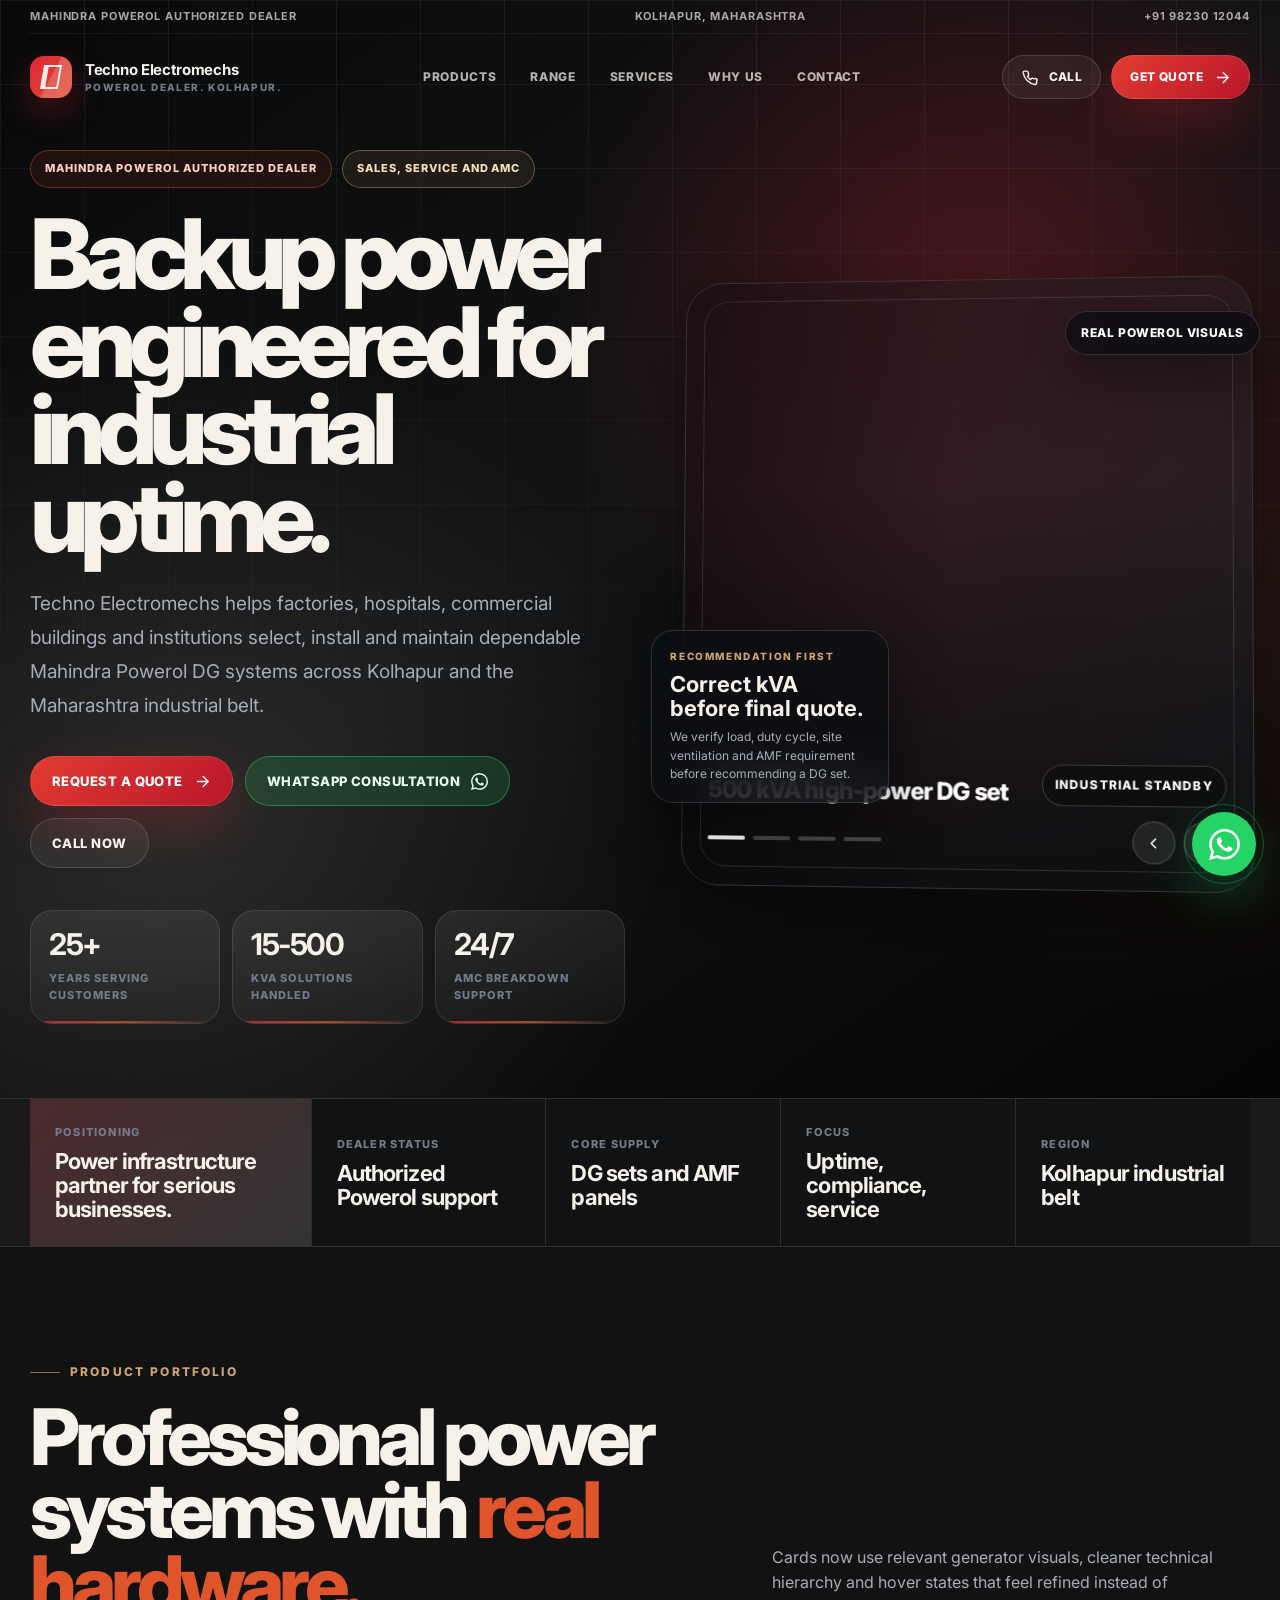
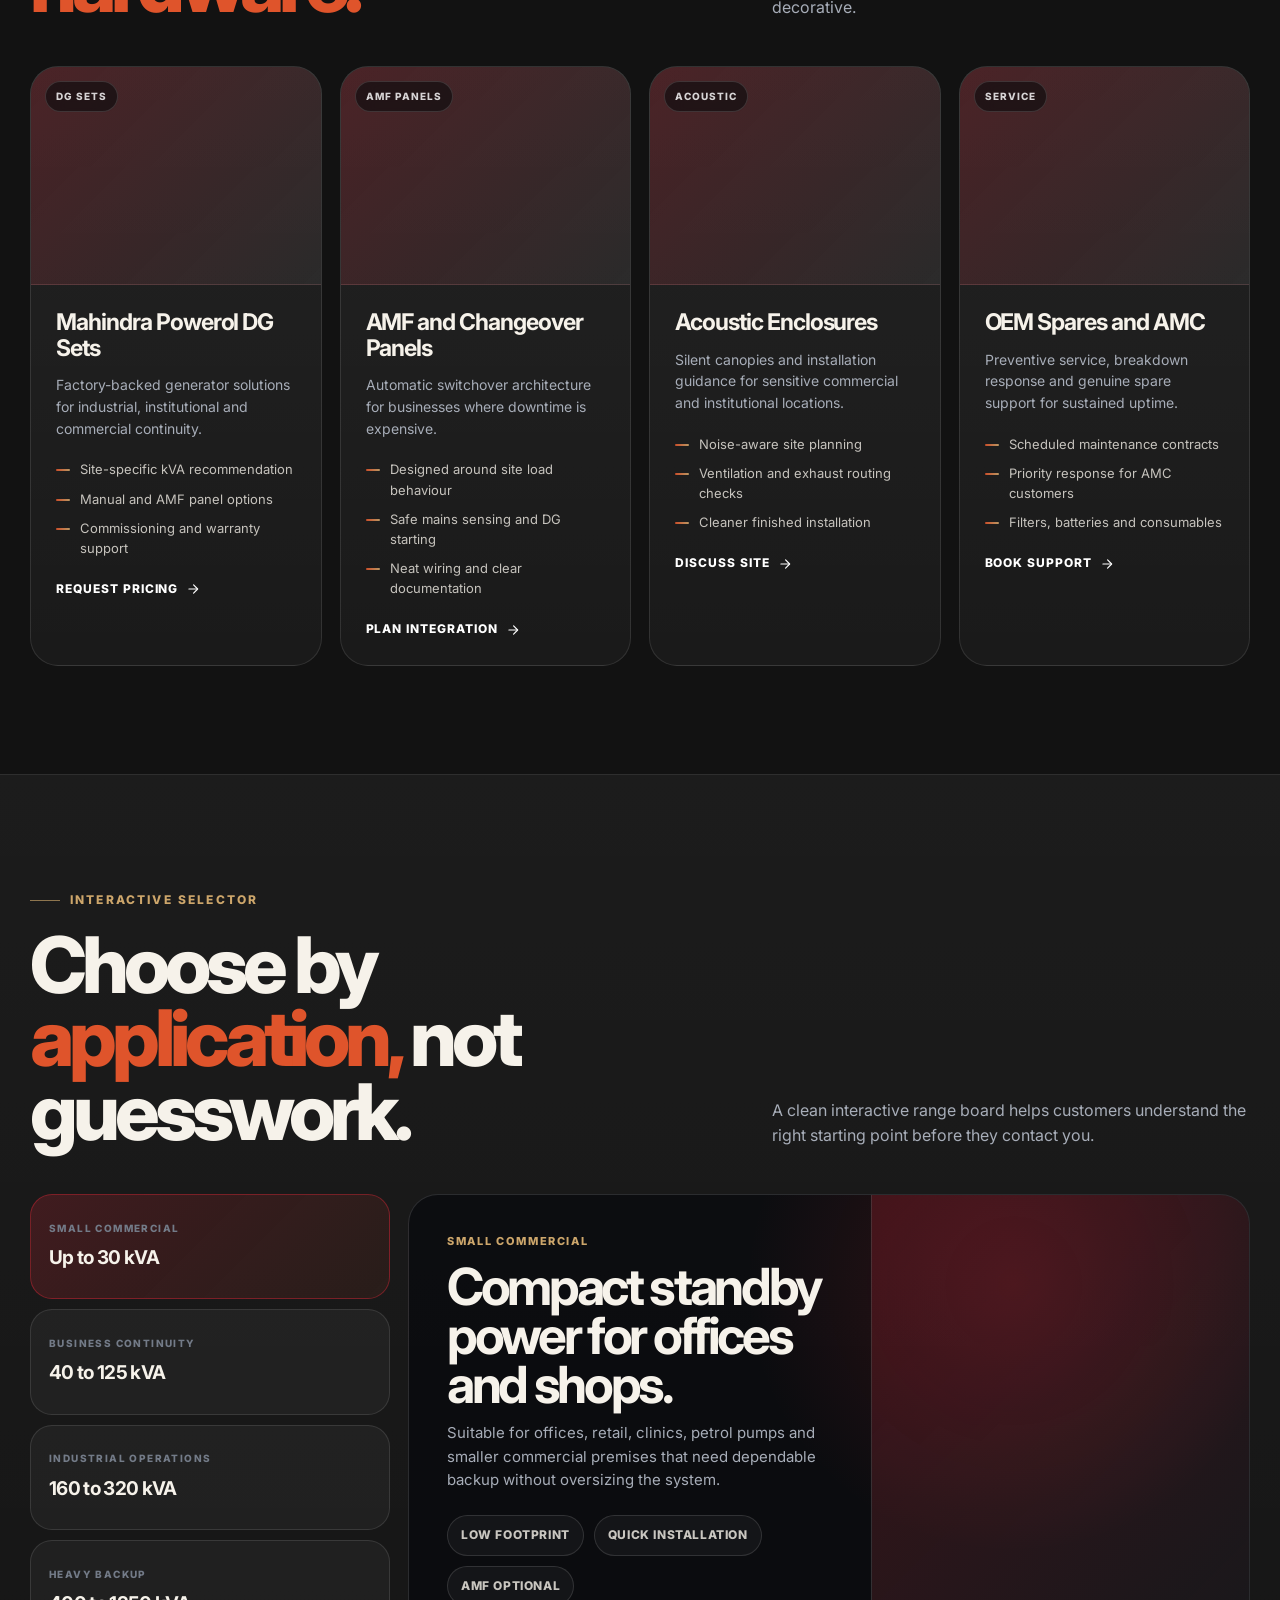
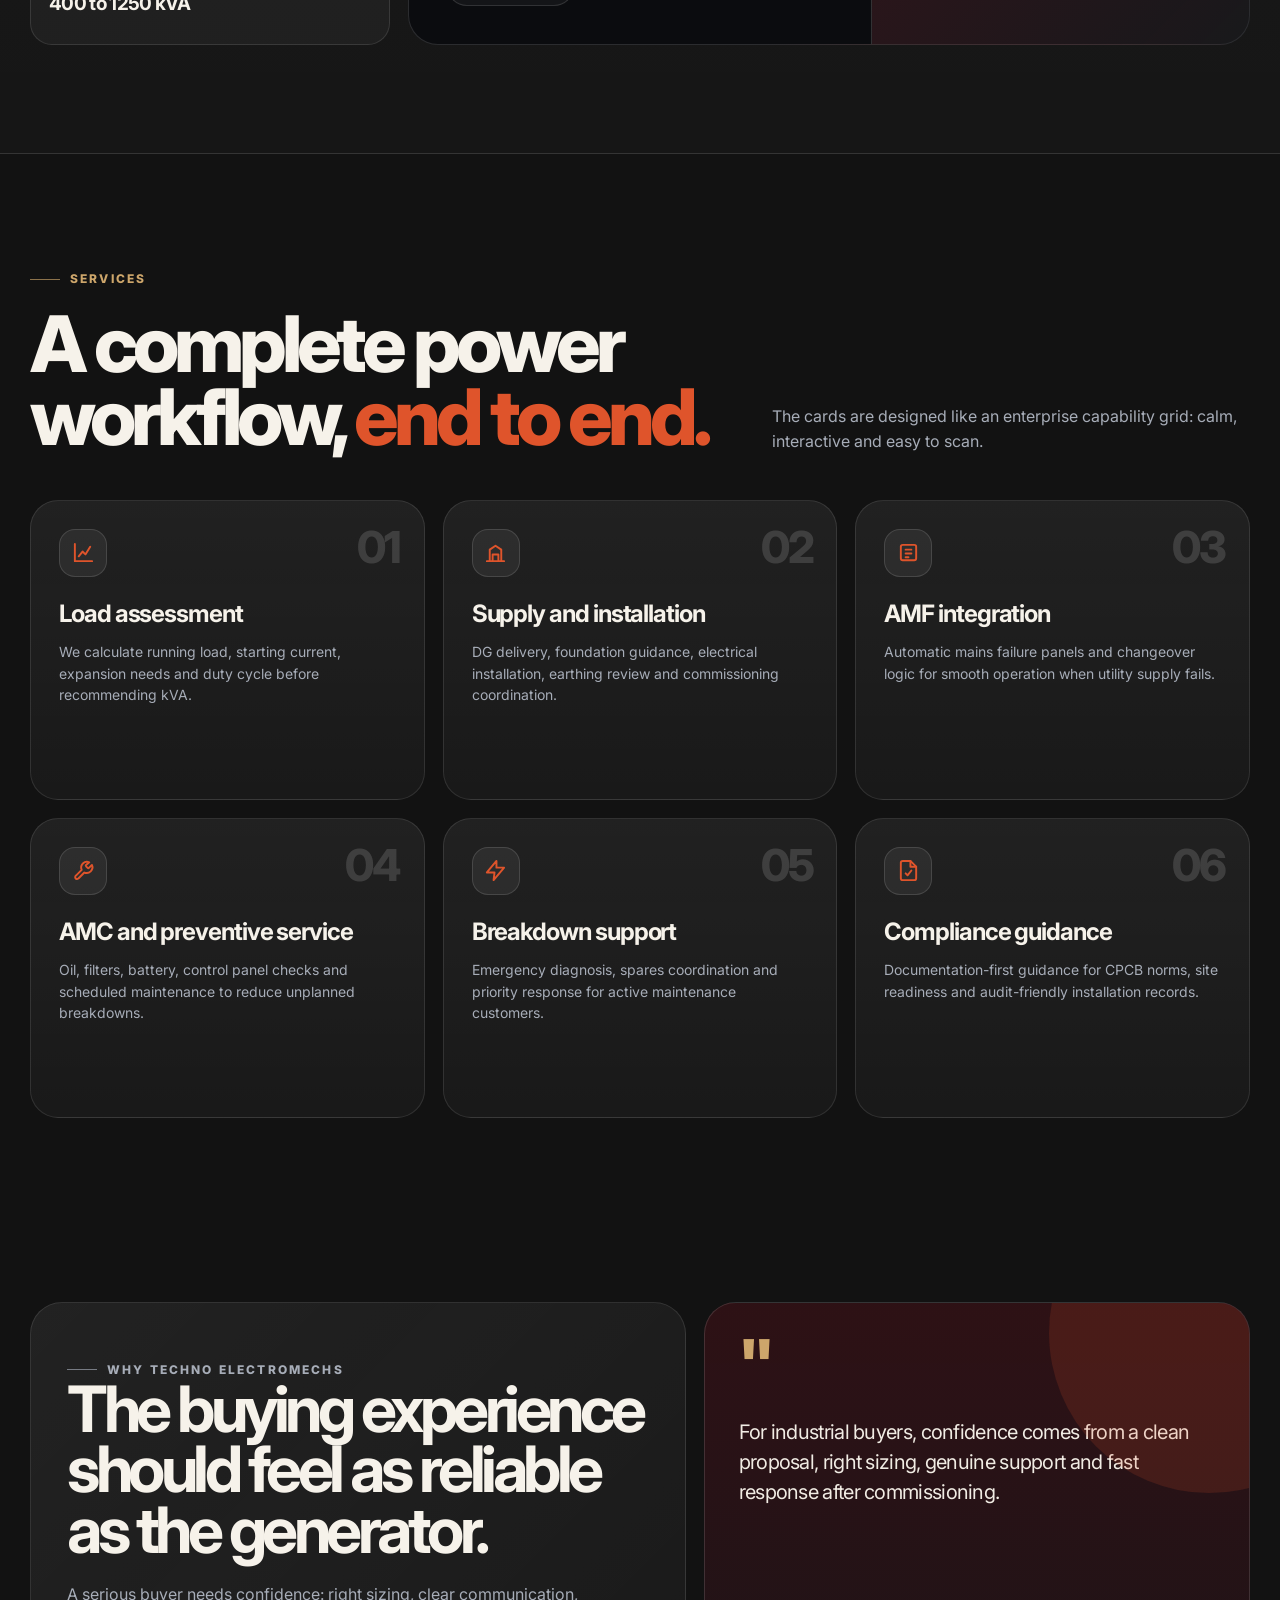
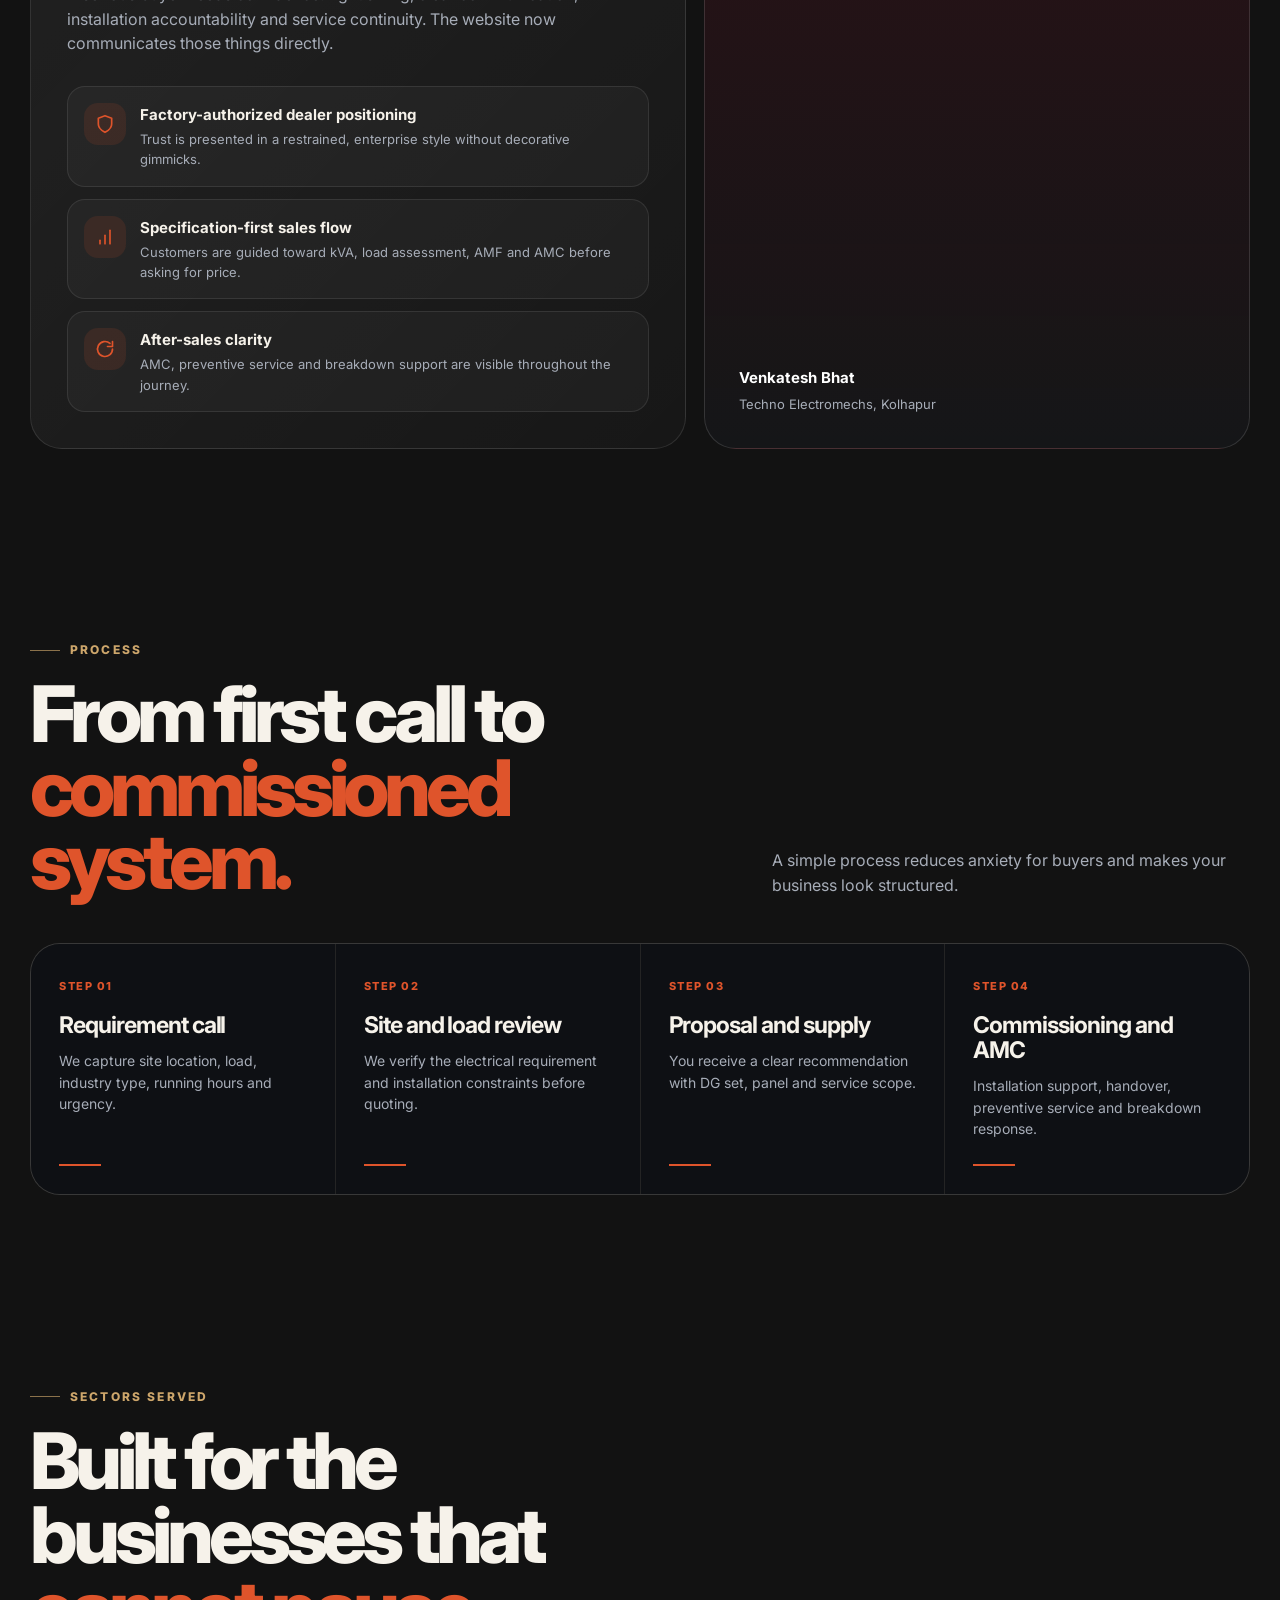
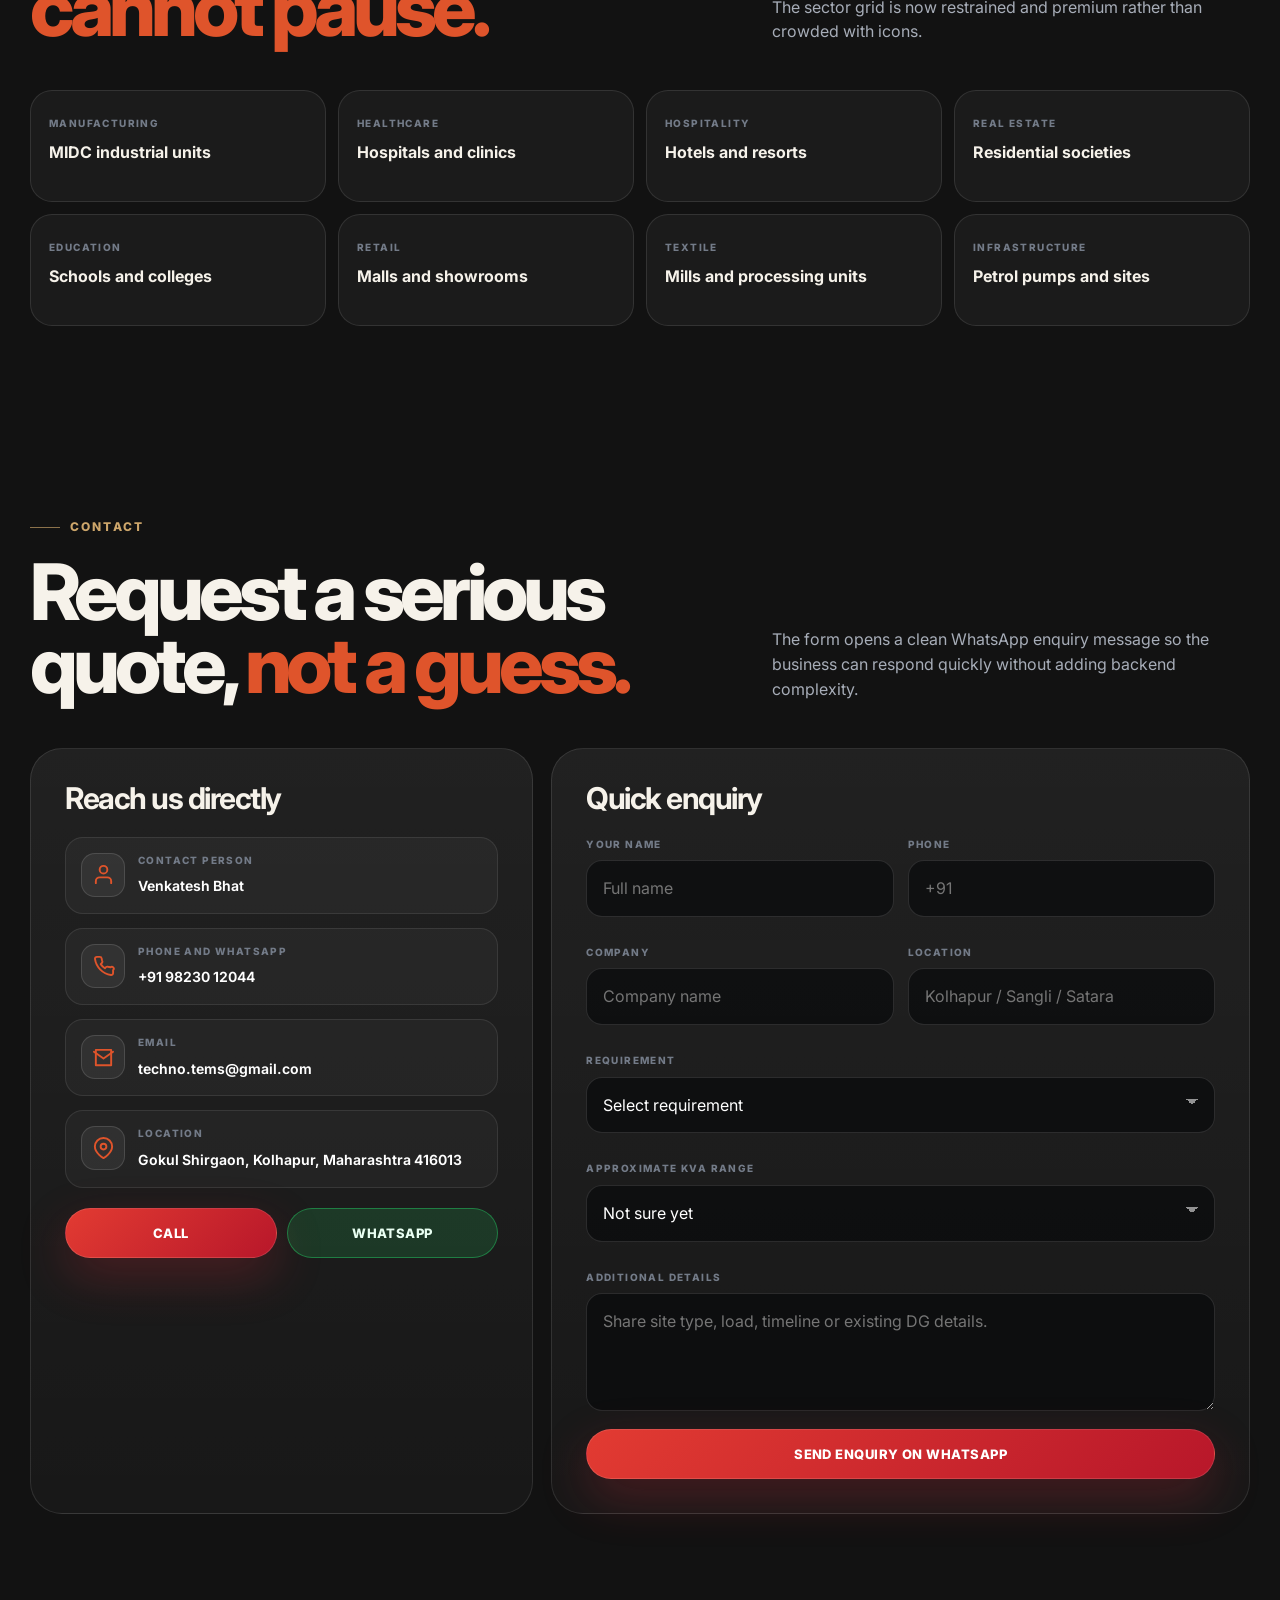
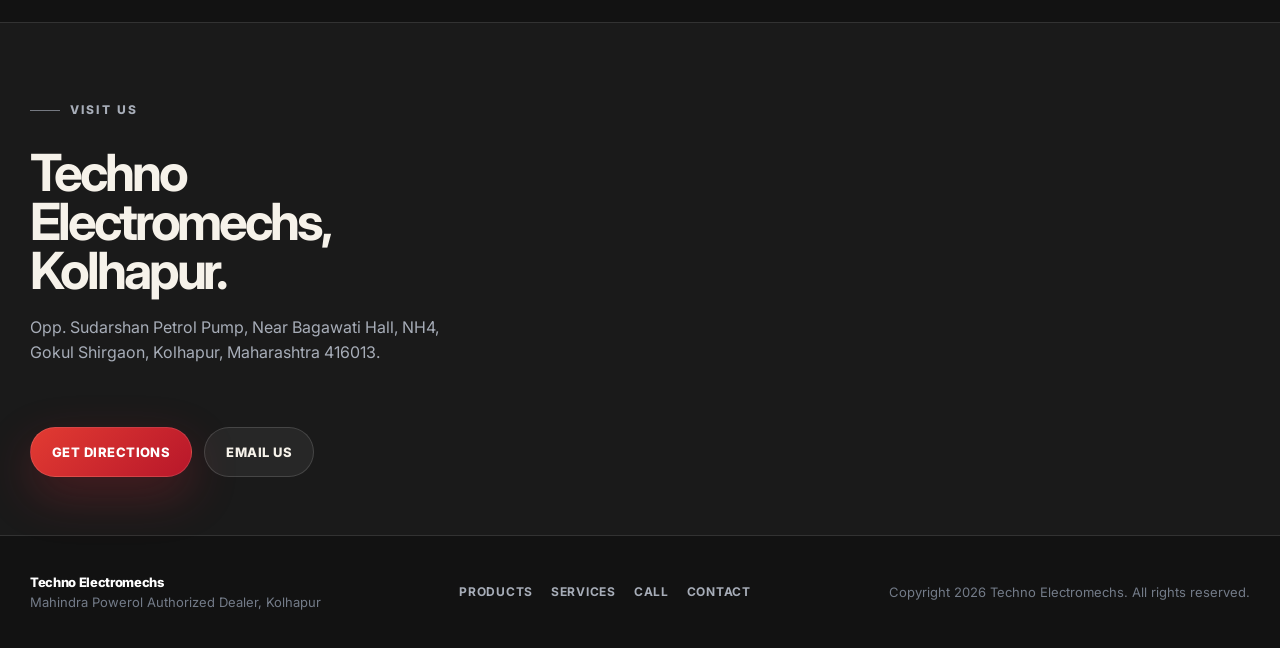
==== index.html @ 3427e2a1 "Add files via upload" ====
<!DOCTYPE html>
<html lang="en">
<head>
  <meta charset="UTF-8" />
  <meta name="viewport" content="width=device-width, initial-scale=1.0" />
  <title>Techno Electromechs | Mahindra Powerol Authorized Dealer in Kolhapur</title>
  <meta name="description" content="Techno Electromechs is a Mahindra Powerol authorized dealer in Kolhapur for diesel generator sets, AMF panels, acoustic enclosures, installation, commissioning and AMC support." />
  <meta name="robots" content="index, follow" />
  <link rel="canonical" href="https://technoelectromechs.in/" />
  <meta property="og:type" content="website" />
  <meta property="og:title" content="Techno Electromechs | Mahindra Powerol Authorized Dealer" />
  <meta property="og:description" content="Industrial backup power solutions across Kolhapur, Sangli, Satara and the Maharashtra industrial belt." />
  <meta name="theme-color" content="#0b0d10" />

  <script type="application/ld+json">
  {
    "@context": "https://schema.org",
    "@type": "LocalBusiness",
    "name": "Techno Electromechs",
    "url": "https://technoelectromechs.in/",
    "telephone": "+91-9823012044",
    "email": "techno.tems@gmail.com",
    "address": {
      "@type": "PostalAddress",
      "streetAddress": "Opp. Sudarshan Petrol Pump, Near Bagawati Hall, NH4",
      "addressLocality": "Gokul Shirgaon, Kolhapur",
      "addressRegion": "Maharashtra",
      "postalCode": "416013",
      "addressCountry": "IN"
    },
    "areaServed": ["Kolhapur", "Sangli", "Satara", "Ichalkaranji", "Shiroli MIDC", "Kagal", "Gokul Shirgaon"],
    "makesOffer": [
      {"@type":"Offer","itemOffered":{"@type":"Service","name":"Mahindra Powerol DG Sets Supply"}},
      {"@type":"Offer","itemOffered":{"@type":"Service","name":"DG Set Installation and Commissioning"}},
      {"@type":"Offer","itemOffered":{"@type":"Service","name":"Annual Maintenance Contract"}}
    ]
  }
  </script>

  <link rel="preconnect" href="https://fonts.googleapis.com" />
  <link rel="preconnect" href="https://fonts.gstatic.com" crossorigin />
  <link href="https://fonts.googleapis.com/css2?family=Inter:wght@400;500;600;700;800&display=swap" rel="stylesheet" />

  <style>
    :root {
      color-scheme: dark;
      --bg: #08090b;
      --bg-2: #0d0f13;
      --panel: #111419;
      --panel-2: #171b22;
      --panel-3: #202630;
      --line: rgba(255,255,255,0.105);
      --line-strong: rgba(255,255,255,0.17);
      --text: #f6f2ea;
      --muted: #a7adb8;
      --muted-2: #737b88;
      --red: #dd2637;
      --red-2: #a91324;
      --orange: #df542b;
      --amber: #cda66b;
      --white: #ffffff;
      --shadow: 0 26px 80px rgba(0,0,0,0.46);
      --radius-xl: 34px;
      --radius-lg: 24px;
      --radius-md: 18px;
      --radius-sm: 12px;
      --ease: cubic-bezier(.2,.8,.2,1);
      --max: 1220px;
      --header-height: 86px;
    }

    *, *::before, *::after { box-sizing: border-box; }
    html { scroll-behavior: smooth; }
    body {
      margin: 0;
      background:
        radial-gradient(circle at 76% 18%, rgba(207,31,46,0.30), transparent 34rem),
        radial-gradient(circle at 14% 74%, rgba(217,202,180,0.13), transparent 36rem),
        radial-gradient(circle at 92% 82%, rgba(223,84,43,0.12), transparent 28rem),
        linear-gradient(145deg, #08090a 0%, #111315 48%, #050505 100%);
      background-attachment: fixed;
      color: var(--text);
      font-family: Inter, -apple-system, BlinkMacSystemFont, "Segoe UI", sans-serif;
      line-height: 1.55;
      overflow-x: hidden;
      text-rendering: optimizeLegibility;
      -webkit-font-smoothing: antialiased;
    }
    body::before {
      content: "";
      position: fixed;
      inset: 0;
      pointer-events: none;
      z-index: -2;
      background-image:
        linear-gradient(rgba(255,255,255,0.055) 1px, transparent 1px),
        linear-gradient(90deg, rgba(255,255,255,0.055) 1px, transparent 1px);
      background-size: 84px 84px;
      mask-image: linear-gradient(to bottom, rgba(0,0,0,0.72), transparent 82%);
    }
    body::after {
      content: "";
      position: fixed;
      inset: 0;
      pointer-events: none;
      z-index: -1;
      opacity: 0.055;
      background-image: url("data:image/svg+xml,%3Csvg viewBox='0 0 260 260' xmlns='http://www.w3.org/2000/svg'%3E%3Cfilter id='n'%3E%3CfeTurbulence type='fractalNoise' baseFrequency='.72' numOctaves='3' stitchTiles='stitch'/%3E%3C/filter%3E%3Crect width='100%25' height='100%25' filter='url(%23n)' opacity='.55'/%3E%3C/svg%3E");
    }

    a { color: inherit; text-decoration: none; }
    img { display: block; max-width: 100%; }
    button, input, select, textarea { font: inherit; }
    button { cursor: pointer; }
    ::selection { background: rgba(221,38,55,0.35); color: #fff; }

    .container { width: min(var(--max), calc(100% - 40px)); margin-inline: auto; }
    .section { padding: 108px 0; position: relative; }
    .section.tight { padding: 76px 0; }

    .eyebrow {
      display: inline-flex;
      align-items: center;
      gap: 10px;
      margin: 0 0 18px;
      color: var(--amber);
      font-size: 12px;
      font-weight: 800;
      letter-spacing: .18em;
      text-transform: uppercase;
    }
    .eyebrow::before {
      content: "";
      width: 30px;
      height: 1px;
      background: currentColor;
      opacity: .65;
    }
    .section-head {
      display: grid;
      grid-template-columns: minmax(0, .95fr) minmax(280px, .65fr);
      gap: 44px;
      align-items: end;
      margin-bottom: 46px;
    }
    .section-title {
      margin: 0;
      color: var(--text);
      font-size: clamp(42px, 6.2vw, 78px);
      line-height: .94;
      letter-spacing: -.065em;
      font-weight: 800;
      max-width: 860px;
    }
    .section-title span { color: var(--orange); }
    .section-copy { margin: 0; color: var(--muted); max-width: 600px; font-size: 16px; }

    .btn {
      --btn-bg: transparent;
      --btn-color: var(--text);
      --btn-border: rgba(255,255,255,.18);
      display: inline-flex;
      align-items: center;
      justify-content: center;
      gap: 11px;
      min-height: 50px;
      padding: 0 21px;
      border: 1px solid var(--btn-border);
      border-radius: 999px;
      background: var(--btn-bg);
      color: var(--btn-color);
      font-size: 13px;
      font-weight: 800;
      letter-spacing: .035em;
      text-transform: uppercase;
      transition: transform .24s var(--ease), border-color .24s var(--ease), background .24s var(--ease), box-shadow .24s var(--ease);
      white-space: nowrap;
    }
    .btn svg { width: 17px; height: 17px; flex: 0 0 auto; }
    .btn:hover { transform: translateY(-2px); border-color: rgba(255,255,255,.34); }
    .btn:focus-visible, .nav-link:focus-visible, .range-tab:focus-visible, .carousel-dot:focus-visible, .gallery-arrow:focus-visible, input:focus-visible, select:focus-visible, textarea:focus-visible {
      outline: 3px solid rgba(221,38,55,.38);
      outline-offset: 3px;
    }
    .btn-primary { --btn-bg: linear-gradient(135deg, #e23b32, #b8172a); --btn-border: rgba(255,255,255,.12); --btn-color: #fff; box-shadow: 0 18px 48px rgba(221,38,55,.25); }
    .btn-primary:hover { box-shadow: 0 24px 64px rgba(221,38,55,.36); }
    .btn-dark { --btn-bg: rgba(255,255,255,.06); --btn-border: rgba(255,255,255,.14); }
    .btn-light { --btn-bg: #fff; --btn-color: #101317; --btn-border: #fff; }
    .btn-whatsapp { --btn-bg: rgba(37,211,102,.16); --btn-border: rgba(37,211,102,.45); --btn-color: #e9fff2; }

    .site-header {
      position: fixed;
      top: 0;
      left: 0;
      right: 0;
      z-index: 50;
      transition: background .25s var(--ease), border-color .25s var(--ease), backdrop-filter .25s var(--ease);
      border-bottom: 1px solid transparent;
    }
    .site-header.scrolled {
      background: rgba(8,9,11,.78);
      border-bottom-color: rgba(255,255,255,.08);
      backdrop-filter: blur(24px) saturate(120%);
    }
    .topbar {
      display: flex;
      align-items: center;
      justify-content: space-between;
      gap: 16px;
      height: 34px;
      border-bottom: 1px solid rgba(255,255,255,.06);
      color: rgba(246,242,234,.68);
      font-size: 11px;
      font-weight: 700;
      letter-spacing: .08em;
      text-transform: uppercase;
    }
    .topbar span { display: inline-flex; align-items: center; gap: 9px; }
    .nav {
      height: var(--header-height);
      display: flex;
      align-items: center;
      justify-content: space-between;
      gap: 28px;
    }
    .brand {
      display: flex;
      align-items: center;
      gap: 13px;
      min-width: 250px;
    }
    .brand-mark {
      width: 42px;
      height: 42px;
      border-radius: 14px;
      background:
        linear-gradient(135deg, rgba(221,38,55,.95), rgba(223,84,43,.88)),
        #dd2637;
      position: relative;
      box-shadow: 0 12px 34px rgba(221,38,55,.3);
      overflow: hidden;
    }
    .brand-mark::before {
      content: "";
      position: absolute;
      inset: 9px 12px;
      border: 2px solid rgba(255,255,255,.9);
      border-left-width: 5px;
      transform: skewX(-10deg);
    }
    .brand-mark::after {
      content: "";
      position: absolute;
      right: -12px;
      top: -8px;
      width: 34px;
      height: 70px;
      background: rgba(255,255,255,.18);
      transform: rotate(28deg);
    }
    .brand-title { display: grid; line-height: 1.05; }
    .brand-title strong { font-size: 15px; letter-spacing: -.02em; }
    .brand-title span { margin-top: 4px; color: var(--muted-2); font-size: 10px; font-weight: 800; letter-spacing: .14em; text-transform: uppercase; }
    .nav-links { display: flex; align-items: center; gap: 6px; }
    .nav-link {
      padding: 12px 14px;
      border-radius: 999px;
      color: rgba(246,242,234,.72);
      font-size: 12px;
      font-weight: 800;
      letter-spacing: .055em;
      text-transform: uppercase;
      transition: background .2s var(--ease), color .2s var(--ease);
    }
    .nav-link:hover { color: #fff; background: rgba(255,255,255,.075); }
    .nav-actions { display: flex; align-items: center; gap: 10px; }
    .nav-actions .btn { min-height: 44px; padding-inline: 18px; font-size: 12px; }
    .menu-btn {
      display: none;
      width: 46px;
      height: 46px;
      border-radius: 999px;
      border: 1px solid rgba(255,255,255,.14);
      background: rgba(255,255,255,.06);
      color: #fff;
    }
    .menu-btn span { display: block; width: 18px; height: 2px; margin: 4px auto; border-radius: 2px; background: currentColor; }

    .mobile-menu {
      position: fixed;
      inset: 0;
      z-index: 70;
      background: rgba(8,9,11,.96);
      backdrop-filter: blur(24px);
      display: grid;
      align-content: center;
      justify-items: center;
      gap: 22px;
      transform: translateY(-102%);
      transition: transform .35s var(--ease);
    }
    .mobile-menu.open { transform: translateY(0); }
    .mobile-menu a { font-size: clamp(26px, 9vw, 54px); font-weight: 800; letter-spacing: -.055em; }
    .mobile-close { position: absolute; top: 22px; right: 22px; width: 48px; height: 48px; border-radius: 999px; border: 1px solid var(--line); background: rgba(255,255,255,.06); color: #fff; font-size: 24px; }

    .hero {
      min-height: 100vh;
      padding-top: 150px;
      padding-bottom: 74px;
      overflow: hidden;
      position: relative;
    }
    .hero {
      isolation: isolate;
    }
    .hero::before {
      content: "";
      position: absolute;
      inset: 0;
      z-index: -3;
      background:
        radial-gradient(circle at 76% 28%, rgba(207,31,46,.30), transparent 34%),
        radial-gradient(circle at 14% 74%, rgba(217,202,180,.13), transparent 36%),
        radial-gradient(circle at 92% 56%, rgba(223,84,43,.13), transparent 30%),
        linear-gradient(145deg, #08090a 0%, #111315 48%, #050505 100%);
      pointer-events: none;
    }
    .hero::after {
      content: "";
      position: absolute;
      inset: 0;
      z-index: -2;
      opacity: .07;
      pointer-events: none;
      background-image:
        linear-gradient(rgba(255,255,255,.8) 1px, transparent 1px),
        linear-gradient(90deg, rgba(255,255,255,.8) 1px, transparent 1px);
      background-size: 84px 84px;
      mask-image: linear-gradient(to bottom, black, transparent 82%);
    }
    .hero-inner {
      display: grid;
      grid-template-columns: minmax(0, .96fr) minmax(460px, .92fr);
      gap: 54px;
      align-items: center;
      position: relative;
    }
    .hero-copy { position: relative; z-index: 2; }
    .hero-badge-row { display: flex; flex-wrap: wrap; gap: 10px; margin-bottom: 22px; }
    .pill {
      display: inline-flex;
      align-items: center;
      gap: 9px;
      min-height: 38px;
      padding: 0 14px;
      border: 1px solid rgba(255,255,255,.13);
      background: rgba(255,255,255,.055);
      border-radius: 999px;
      color: rgba(246,242,234,.82);
      font-size: 11px;
      font-weight: 800;
      letter-spacing: .09em;
      text-transform: uppercase;
      backdrop-filter: blur(12px);
    }
    .pill.orange { border-color: rgba(223,84,43,.42); background: rgba(223,84,43,.1); color: #ffd0bf; }
    .pill.accent { border-color: rgba(205,166,107,.42); background: rgba(205,166,107,.10); color: #f7dfba; }
    .hero h1 {
      margin: 0;
      font-size: clamp(52px, 7.6vw, 104px);
      line-height: .9;
      letter-spacing: -.078em;
      font-weight: 800;
      max-width: 820px;
    }
    .hero h1 span { color: var(--orange); }
    .hero-lead {
      margin: 27px 0 0;
      max-width: 640px;
      color: var(--muted);
      font-size: clamp(16px, 1.55vw, 19px);
      line-height: 1.78;
    }
    .hero-actions { display: flex; flex-wrap: wrap; gap: 12px; margin-top: 34px; }
    .hero-proof {
      display: grid;
      grid-template-columns: repeat(3, minmax(0, 1fr));
      gap: 12px;
      margin-top: 42px;
      max-width: 680px;
    }
    .proof-card {
      min-height: 110px;
      padding: 18px;
      border: 1px solid var(--line);
      border-radius: 22px;
      background: linear-gradient(180deg, rgba(255,255,255,.075), rgba(255,255,255,.035));
      backdrop-filter: blur(16px);
      position: relative;
      overflow: hidden;
    }
    .proof-card::after {
      content: "";
      position: absolute;
      inset: auto 0 0;
      height: 2px;
      background: linear-gradient(90deg, var(--red), var(--orange), transparent);
      opacity: .75;
    }
    .proof-card strong { display: block; font-size: 30px; line-height: 1; letter-spacing: -.05em; }
    .proof-card span { display: block; margin-top: 11px; color: var(--muted-2); font-size: 11px; font-weight: 800; letter-spacing: .09em; text-transform: uppercase; }

    .hero-gallery {
      position: relative;
      min-height: 620px;
      perspective: 1400px;
    }
    .gallery-shell {
      position: relative;
      height: 610px;
      border: 1px solid rgba(255,255,255,.14);
      border-radius: 38px;
      overflow: hidden;
      background: #111418;
      box-shadow: var(--shadow);
      transform: rotateY(-4deg) rotateX(2deg);
      transform-origin: center;
      transition: transform .45s var(--ease);
    }
    .hero-gallery:hover .gallery-shell { transform: rotateY(0deg) rotateX(0deg) translateY(-5px); }
    .gallery-shell::before {
      content: "";
      position: absolute;
      inset: 0;
      z-index: 4;
      pointer-events: none;
      background:
        linear-gradient(180deg, rgba(7,8,10,.12) 0%, transparent 34%, rgba(7,8,10,.72) 100%),
        linear-gradient(90deg, rgba(7,8,10,.58) 0%, transparent 48%);
    }
    .gallery-shell::after {
      content: "";
      position: absolute;
      inset: 18px;
      z-index: 6;
      border: 1px solid rgba(255,255,255,.12);
      border-radius: 26px;
      pointer-events: none;
    }
    .hero-slide {
      position: absolute;
      inset: 0;
      opacity: 0;
      transform: scale(1.035);
      transition: opacity .75s var(--ease), transform 1.4s var(--ease);
    }
    .hero-slide.active { opacity: 1; transform: scale(1); }
    .hero-slide img { width: 100%; height: 100%; object-fit: cover; object-position: center; filter: saturate(1.04) contrast(1.06); }
    .hero-slide:nth-child(2) img,
    .hero-slide:nth-child(3) img,
    .hero-slide:nth-child(4) img { object-fit: contain; padding: 42px; background: radial-gradient(circle at 45% 40%, #2b313b, #111418 70%); }
    .gallery-content {
      position: absolute;
      inset: auto 26px 26px;
      z-index: 8;
      display: grid;
      gap: 14px;
    }
    .gallery-meta {
      display: flex;
      justify-content: space-between;
      align-items: end;
      gap: 18px;
    }
    .gallery-kicker { color: rgba(255,255,255,.62); font-size: 11px; font-weight: 800; letter-spacing: .14em; text-transform: uppercase; }
    .gallery-title { margin: 3px 0 0; color: #fff; font-size: 24px; line-height: 1.1; letter-spacing: -.035em; font-weight: 800; }
    .gallery-range { color: #fff; font-size: 12px; font-weight: 800; letter-spacing: .09em; text-transform: uppercase; padding: 10px 12px; border: 1px solid rgba(255,255,255,.18); border-radius: 999px; background: rgba(0,0,0,.25); }
    .carousel-controls { display: flex; align-items: center; justify-content: space-between; gap: 14px; }
    .carousel-dots { display: flex; gap: 8px; }
    .carousel-dot {
      width: 38px;
      height: 4px;
      border: 0;
      border-radius: 999px;
      background: rgba(255,255,255,.24);
      padding: 0;
      overflow: hidden;
      position: relative;
    }
    .carousel-dot::before { content: ""; position: absolute; inset: 0; width: 0; background: #fff; transition: width .35s var(--ease); }
    .carousel-dot.active::before { width: 100%; }
    .gallery-arrows { display: flex; gap: 8px; }
    .gallery-arrow {
      width: 42px;
      height: 42px;
      border-radius: 999px;
      border: 1px solid rgba(255,255,255,.18);
      background: rgba(255,255,255,.08);
      color: #fff;
      display: grid;
      place-items: center;
      transition: background .2s var(--ease), transform .2s var(--ease);
    }
    .gallery-arrow:hover { background: rgba(255,255,255,.16); transform: translateY(-1px); }
    .gallery-arrow svg { width: 17px; height: 17px; }
    .floating-card {
      position: absolute;
      left: -28px;
      bottom: 94px;
      z-index: 10;
      width: 238px;
      padding: 18px;
      border: 1px solid rgba(255,255,255,.14);
      border-radius: 22px;
      background: rgba(12,14,18,.72);
      backdrop-filter: blur(22px);
      box-shadow: 0 22px 60px rgba(0,0,0,.38);
    }
    .floating-card .mini-label { color: var(--amber); font-size: 10px; font-weight: 800; letter-spacing: .16em; text-transform: uppercase; }
    .floating-card strong { display: block; margin-top: 7px; font-size: 22px; line-height: 1.1; }
    .floating-card p { margin: 8px 0 0; color: var(--muted); font-size: 12px; }
    .orbital-note {
      position: absolute;
      top: 34px;
      right: -10px;
      z-index: 10;
      border: 1px solid rgba(255,255,255,.14);
      border-radius: 999px;
      padding: 12px 15px;
      display: inline-flex;
      align-items: center;
      gap: 9px;
      background: rgba(12,14,18,.78);
      backdrop-filter: blur(18px);
      color: #fff;
      font-size: 12px;
      font-weight: 800;
      letter-spacing: .05em;
      text-transform: uppercase;
      box-shadow: 0 20px 48px rgba(0,0,0,.34);
    }

    .brand-strip {
      border-block: 1px solid var(--line);
      background: rgba(255,255,255,.035);
      backdrop-filter: blur(18px);
    }
    .brand-strip-inner {
      display: grid;
      grid-template-columns: 1.2fr repeat(4, 1fr);
      gap: 1px;
      background: rgba(255,255,255,.08);
    }
    .strip-cell {
      min-height: 118px;
      padding: 25px;
      background: rgba(10,12,15,.78);
      display: grid;
      align-content: center;
    }
    .strip-cell:first-child { background: linear-gradient(135deg, rgba(221,38,55,.18), rgba(255,255,255,.04)); }
    .strip-cell span { color: var(--muted-2); font-size: 11px; font-weight: 800; letter-spacing: .11em; text-transform: uppercase; }
    .strip-cell strong { margin-top: 8px; font-size: 22px; line-height: 1.1; letter-spacing: -.04em; }

    .product-grid {
      display: grid;
      grid-template-columns: repeat(4, minmax(0, 1fr));
      gap: 18px;
    }
    .tilt-card {
      transform-style: preserve-3d;
      transform: perspective(1000px) rotateX(var(--rx, 0deg)) rotateY(var(--ry, 0deg)) translateY(0);
      transition: transform .18s ease, border-color .24s var(--ease), background .24s var(--ease), box-shadow .24s var(--ease);
    }
    .tilt-card:hover { border-color: rgba(255,255,255,.22); box-shadow: 0 30px 80px rgba(0,0,0,.36); }
    .product-card {
      min-height: 510px;
      border: 1px solid var(--line);
      border-radius: 28px;
      background: linear-gradient(180deg, rgba(255,255,255,.07), rgba(255,255,255,.035));
      overflow: hidden;
      position: relative;
    }
    .product-card::before {
      content: "";
      position: absolute;
      inset: 0;
      pointer-events: none;
      opacity: 0;
      transition: opacity .24s var(--ease);
      background: radial-gradient(circle at var(--mx, 50%) var(--my, 0%), rgba(223,84,43,.2), transparent 38%);
    }
    .product-card:hover::before { opacity: 1; }
    .product-visual {
      height: 218px;
      display: grid;
      place-items: center;
      background: radial-gradient(circle at center, rgba(255,255,255,.075), rgba(255,255,255,.025) 65%);
      border-bottom: 1px solid var(--line);
      position: relative;
      overflow: hidden;
    }
    .product-visual img { width: 100%; height: 100%; object-fit: contain; padding: 18px; transform: scale(1); transition: transform .5s var(--ease); }
    .product-card:hover .product-visual img { transform: scale(1.055) translateY(-4px); }
    .product-tag {
      position: absolute;
      top: 14px;
      left: 14px;
      padding: 7px 10px;
      border: 1px solid rgba(255,255,255,.14);
      border-radius: 999px;
      background: rgba(8,9,11,.58);
      color: rgba(255,255,255,.82);
      font-size: 10px;
      font-weight: 800;
      letter-spacing: .1em;
      text-transform: uppercase;
      backdrop-filter: blur(10px);
    }
    .product-body { padding: 25px; position: relative; z-index: 2; }
    .product-body h3 { margin: 0; font-size: 23px; line-height: 1.12; letter-spacing: -.045em; }
    .product-body p { margin: 13px 0 20px; color: var(--muted); font-size: 14px; }
    .mini-list { display: grid; gap: 9px; margin: 0; padding: 0; list-style: none; }
    .mini-list li { display: flex; gap: 10px; align-items: flex-start; color: rgba(246,242,234,.78); font-size: 13px; }
    .mini-list li::before { content: ""; width: 14px; height: 2px; margin-top: 10px; border-radius: 2px; background: linear-gradient(90deg, var(--orange), var(--amber)); flex: 0 0 auto; opacity: .9; }
    .product-link {
      display: inline-flex;
      align-items: center;
      gap: 8px;
      margin-top: 22px;
      color: #fff;
      font-size: 12px;
      font-weight: 800;
      letter-spacing: .08em;
      text-transform: uppercase;
    }
    .product-link svg { width: 14px; height: 14px; transition: transform .2s var(--ease); }
    .product-card:hover .product-link svg { transform: translateX(4px); }

    .range-section {
      background: linear-gradient(180deg, rgba(255,255,255,.045), rgba(255,255,255,.018));
      border-block: 1px solid var(--line);
    }
    .range-board {
      display: grid;
      grid-template-columns: 360px minmax(0, 1fr);
      gap: 18px;
      align-items: stretch;
    }
    .range-tabs {
      display: grid;
      gap: 10px;
    }
    .range-tab {
      width: 100%;
      min-height: 88px;
      text-align: left;
      border: 1px solid var(--line);
      border-radius: 22px;
      background: rgba(255,255,255,.045);
      color: var(--text);
      padding: 18px;
      transition: background .22s var(--ease), border-color .22s var(--ease), transform .22s var(--ease);
    }
    .range-tab:hover { transform: translateX(4px); border-color: rgba(255,255,255,.2); }
    .range-tab.active { background: linear-gradient(135deg, rgba(221,38,55,.2), rgba(223,84,43,.08)); border-color: rgba(221,38,55,.42); }
    .range-tab span { display: block; color: var(--muted-2); font-size: 10px; font-weight: 800; letter-spacing: .14em; text-transform: uppercase; }
    .range-tab strong { display: block; margin-top: 7px; font-size: 19px; letter-spacing: -.035em; }
    .range-display {
      min-height: 384px;
      border: 1px solid rgba(255,255,255,.13);
      border-radius: 30px;
      background: radial-gradient(circle at 72% 20%, rgba(221,38,55,.16), transparent 38%), rgba(9,11,14,.72);
      overflow: hidden;
      display: grid;
      grid-template-columns: minmax(0, .88fr) minmax(320px, .72fr);
    }
    .range-copy { padding: 38px; display: grid; align-content: center; }
    .range-copy .kicker { color: var(--amber); font-size: 11px; font-weight: 800; letter-spacing: .15em; text-transform: uppercase; }
    .range-copy h3 { margin: 12px 0 12px; font-size: clamp(32px, 4vw, 52px); line-height: .96; letter-spacing: -.065em; }
    .range-copy p { color: var(--muted); margin: 0; font-size: 15px; max-width: 520px; }
    .range-specs { display: flex; flex-wrap: wrap; gap: 10px; margin-top: 24px; }
    .range-spec { padding: 10px 13px; border: 1px solid rgba(255,255,255,.12); border-radius: 999px; background: rgba(255,255,255,.04); color: rgba(246,242,234,.8); font-size: 12px; font-weight: 800; letter-spacing: .05em; text-transform: uppercase; }
    .range-image { display: grid; place-items: center; min-height: 100%; border-left: 1px solid var(--line); background: radial-gradient(circle at center, rgba(255,255,255,.09), transparent 68%); }
    .range-image img { width: 100%; height: 100%; object-fit: contain; padding: 24px; }

    .service-grid {
      display: grid;
      grid-template-columns: repeat(3, minmax(0, 1fr));
      gap: 18px;
    }
    .service-card {
      min-height: 300px;
      border: 1px solid var(--line);
      border-radius: 28px;
      background: linear-gradient(180deg, rgba(255,255,255,.065), rgba(255,255,255,.03));
      padding: 28px;
      position: relative;
      overflow: hidden;
    }
    .service-card::after {
      content: "";
      position: absolute;
      inset: auto 0 0;
      height: 3px;
      background: linear-gradient(90deg, var(--red), var(--orange));
      transform: scaleX(0);
      transform-origin: left;
      transition: transform .35s var(--ease);
    }
    .service-card:hover::after { transform: scaleX(1); }
    .icon-box {
      width: 48px;
      height: 48px;
      border-radius: 16px;
      display: grid;
      place-items: center;
      border: 1px solid rgba(255,255,255,.13);
      background: rgba(255,255,255,.06);
      color: var(--orange);
      margin-bottom: 24px;
    }
    .icon-box svg { width: 23px; height: 23px; }
    .service-card h3 { margin: 0; font-size: 24px; line-height: 1.1; letter-spacing: -.045em; }
    .service-card p { margin: 14px 0 0; color: var(--muted); font-size: 14px; }
    .service-card .card-number { position: absolute; right: 24px; top: 24px; color: rgba(255,255,255,.14); font-size: 44px; line-height: 1; font-weight: 800; letter-spacing: -.05em; }

    .confidence {
      display: grid;
      grid-template-columns: minmax(0, .9fr) minmax(360px, .75fr);
      gap: 18px;
      align-items: stretch;
    }
    .confidence-panel {
      border: 1px solid var(--line);
      border-radius: 32px;
      background: linear-gradient(135deg, rgba(255,255,255,.07), rgba(255,255,255,.025));
      padding: 36px;
      overflow: hidden;
      position: relative;
    }
    .confidence-panel h2 { margin: 0; font-size: clamp(36px, 5vw, 70px); line-height: .94; letter-spacing: -.07em; }
    .confidence-panel p { margin: 22px 0 0; color: var(--muted); max-width: 700px; }
    .confidence-list { display: grid; gap: 12px; margin-top: 30px; }
    .confidence-item {
      display: grid;
      grid-template-columns: 42px 1fr;
      gap: 14px;
      align-items: start;
      padding: 16px;
      border: 1px solid rgba(255,255,255,.09);
      border-radius: 18px;
      background: rgba(255,255,255,.035);
    }
    .confidence-item .small-icon { width: 42px; height: 42px; border-radius: 14px; background: rgba(223,84,43,.12); color: var(--orange); display: grid; place-items: center; }
    .confidence-item .small-icon svg { width: 20px; height: 20px; }
    .confidence-item strong { display: block; font-size: 15px; }
    .confidence-item span { display: block; margin-top: 3px; color: var(--muted); font-size: 13px; }
    .quote-card {
      border: 1px solid rgba(255,255,255,.13);
      border-radius: 32px;
      background:
        linear-gradient(180deg, rgba(221,38,55,.16), rgba(255,255,255,.04)),
        rgba(10,12,15,.72);
      padding: 34px;
      display: grid;
      align-content: space-between;
      min-height: 100%;
      position: relative;
      overflow: hidden;
    }
    .quote-card::before {
      content: "";
      position: absolute;
      right: -120px;
      top: -130px;
      width: 320px;
      height: 320px;
      border-radius: 50%;
      background: rgba(223,84,43,.16);
    }
    .quote-card .quote-mark { color: var(--amber); font-size: 70px; line-height: .8; font-weight: 800; }
    .quote-card blockquote { margin: 24px 0; color: #f1ece4; font-size: 20px; line-height: 1.5; letter-spacing: -.035em; }
    .quote-author { color: var(--muted); font-size: 13px; }
    .quote-author strong { display: block; color: #fff; font-size: 15px; margin-bottom: 4px; }

    .process {
      display: grid;
      grid-template-columns: repeat(4, minmax(0, 1fr));
      gap: 1px;
      background: rgba(255,255,255,.08);
      border: 1px solid rgba(255,255,255,.09);
      border-radius: 30px;
      overflow: hidden;
    }
    .process-step {
      min-height: 250px;
      padding: 28px;
      background: rgba(13,15,19,.92);
      position: relative;
    }
    .process-step span { color: var(--orange); font-size: 11px; font-weight: 800; letter-spacing: .14em; text-transform: uppercase; }
    .process-step h3 { margin: 16px 0 12px; font-size: 23px; line-height: 1.08; letter-spacing: -.045em; }
    .process-step p { color: var(--muted); margin: 0; font-size: 14px; }
    .process-step::after { content: ""; position: absolute; left: 28px; bottom: 28px; width: 42px; height: 2px; background: var(--orange); }

    .sector-grid {
      display: grid;
      grid-template-columns: repeat(4, minmax(0, 1fr));
      gap: 12px;
    }
    .sector-card {
      min-height: 112px;
      border: 1px solid var(--line);
      border-radius: 22px;
      padding: 18px;
      background: rgba(255,255,255,.04);
      transition: transform .22s var(--ease), border-color .22s var(--ease), background .22s var(--ease);
    }
    .sector-card:hover { transform: translateY(-4px); border-color: rgba(223,84,43,.42); background: rgba(223,84,43,.06); }
    .sector-card span { color: var(--muted-2); font-size: 10px; font-weight: 800; letter-spacing: .14em; text-transform: uppercase; }
    .sector-card strong { display: block; margin-top: 8px; font-size: 16px; line-height: 1.25; }

    .contact-wrap {
      display: grid;
      grid-template-columns: minmax(340px, .72fr) minmax(0, 1fr);
      gap: 18px;
      align-items: stretch;
    }
    .contact-card, .form-card {
      border: 1px solid var(--line);
      border-radius: 32px;
      background: linear-gradient(180deg, rgba(255,255,255,.065), rgba(255,255,255,.028));
      padding: 34px;
    }
    .contact-card h3, .form-card h3 { margin: 0 0 24px; font-size: 30px; line-height: 1; letter-spacing: -.05em; }
    .contact-methods { display: grid; gap: 14px; }
    .contact-method {
      display: grid;
      grid-template-columns: 44px 1fr;
      gap: 13px;
      align-items: start;
      padding: 15px;
      border: 1px solid rgba(255,255,255,.09);
      border-radius: 18px;
      background: rgba(255,255,255,.035);
    }
    .contact-method .icon-box { width: 44px; height: 44px; border-radius: 14px; margin: 0; }
    .contact-method label { display: block; color: var(--muted-2); font-size: 10px; font-weight: 800; letter-spacing: .14em; text-transform: uppercase; margin-bottom: 5px; }
    .contact-method a, .contact-method span { color: #fff; font-size: 14px; font-weight: 650; }
    .contact-method a:hover { color: #ffd3c4; }
    .quick-actions { display: grid; grid-template-columns: 1fr 1fr; gap: 10px; margin-top: 20px; }
    .quick-actions .btn { width: 100%; }

    .form-grid { display: grid; grid-template-columns: 1fr 1fr; gap: 14px; }
    .field { display: grid; gap: 8px; margin-bottom: 14px; }
    .field.full { grid-column: 1 / -1; }
    .field label { color: var(--muted-2); font-size: 10px; font-weight: 800; letter-spacing: .14em; text-transform: uppercase; }
    input, select, textarea {
      width: 100%;
      border: 1px solid rgba(255,255,255,.12);
      border-radius: 16px;
      background: rgba(8,9,11,.62);
      color: #fff;
      padding: 15px 16px;
      outline: none;
      transition: border-color .2s var(--ease), background .2s var(--ease), box-shadow .2s var(--ease);
    }
    textarea { min-height: 118px; resize: vertical; }
    select { appearance: none; background-image: linear-gradient(45deg, transparent 50%, rgba(255,255,255,.55) 50%), linear-gradient(135deg, rgba(255,255,255,.55) 50%, transparent 50%); background-position: calc(100% - 22px) 21px, calc(100% - 16px) 21px; background-size: 6px 6px, 6px 6px; background-repeat: no-repeat; }
    option { background: #12151b; }
    input:focus, select:focus, textarea:focus { border-color: rgba(221,38,55,.55); background: rgba(13,15,19,.86); box-shadow: 0 0 0 4px rgba(221,38,55,.08); }
    .form-card .btn { width: 100%; margin-top: 4px; }

    .map-section { padding: 0; }
    .map-wrap {
      display: grid;
      grid-template-columns: minmax(320px, .58fr) minmax(0, 1fr);
      min-height: 480px;
      border-top: 1px solid var(--line);
      border-bottom: 1px solid var(--line);
      background: rgba(255,255,255,.035);
    }
    .map-info { padding: 58px max(28px, calc((100vw - var(--max)) / 2)) 58px max(28px, calc((100vw - var(--max)) / 2)); display: grid; align-content: center; }
    .map-info h2 { margin: 0; font-size: clamp(34px, 4vw, 56px); line-height: .96; letter-spacing: -.06em; }
    .map-info p { margin: 20px 0 28px; color: var(--muted); max-width: 440px; }
    .map-frame iframe { width: 100%; height: 100%; min-height: 480px; border: 0; filter: grayscale(.18) contrast(1.04); display: block; }

    footer {
      padding: 36px 0;
      color: var(--muted-2);
    }
    .footer-inner { display: flex; justify-content: space-between; gap: 22px; align-items: center; flex-wrap: wrap; font-size: 13px; }
    .footer-brand { color: #fff; font-weight: 800; letter-spacing: -.025em; }
    .footer-links { display: flex; gap: 18px; flex-wrap: wrap; }
    .footer-links a { color: var(--muted); font-weight: 700; font-size: 12px; letter-spacing: .06em; text-transform: uppercase; }
    .footer-links a:hover { color: #fff; }

    .toast {
      position: fixed;
      top: 116px;
      right: 18px;
      z-index: 90;
      max-width: min(360px, calc(100vw - 36px));
      padding: 14px 16px;
      border: 1px solid rgba(223,84,43,.38);
      border-radius: 16px;
      background: rgba(10,12,15,.9);
      backdrop-filter: blur(18px);
      color: #fff;
      box-shadow: 0 20px 60px rgba(0,0,0,.38);
      opacity: 0;
      transform: translateY(-12px);
      pointer-events: none;
      transition: opacity .25s var(--ease), transform .25s var(--ease);
      font-size: 14px;
    }
    .toast.show { opacity: 1; transform: translateY(0); }

    .mobile-sticky {
      display: none;
      position: fixed;
      left: 12px;
      right: 12px;
      bottom: 12px;
      z-index: 45;
      grid-template-columns: 1fr 1fr;
      gap: 8px;
      padding: 8px;
      border: 1px solid rgba(255,255,255,.12);
      border-radius: 22px;
      background: rgba(8,9,11,.82);
      backdrop-filter: blur(22px);
      box-shadow: 0 18px 60px rgba(0,0,0,.42);
    }
    .mobile-sticky .btn { min-height: 44px; font-size: 11px; padding-inline: 12px; }

    .whatsapp-widget {
      position: fixed;
      right: 24px;
      bottom: 24px;
      z-index: 92;
      display: grid;
      justify-items: end;
      gap: 14px;
      pointer-events: none;
    }
    .whatsapp-popup {
      width: min(318px, calc(100vw - 48px));
      border: 1px solid rgba(255,255,255,.14);
      border-radius: 24px 24px 8px 24px;
      background:
        linear-gradient(180deg, rgba(255,255,255,.08), rgba(255,255,255,.035)),
        rgba(9,11,14,.93);
      backdrop-filter: blur(24px) saturate(120%);
      box-shadow: 0 26px 82px rgba(0,0,0,.46);
      padding: 20px;
      opacity: 0;
      transform: translateY(16px) scale(.96);
      pointer-events: none;
      transition: opacity .3s var(--ease), transform .3s var(--ease);
    }
    .whatsapp-popup.show { opacity: 1; transform: translateY(0) scale(1); pointer-events: auto; }
    .whatsapp-popup::after {
      content: "";
      position: absolute;
      right: 22px;
      bottom: -8px;
      width: 16px;
      height: 16px;
      border-right: 1px solid rgba(255,255,255,.14);
      border-bottom: 1px solid rgba(255,255,255,.14);
      background: rgba(9,11,14,.93);
      transform: rotate(45deg);
    }
    .whatsapp-popup-close {
      position: absolute;
      top: 12px;
      right: 12px;
      width: 30px;
      height: 30px;
      border: 1px solid rgba(255,255,255,.12);
      border-radius: 999px;
      background: rgba(255,255,255,.05);
      color: rgba(255,255,255,.72);
      display: grid;
      place-items: center;
      line-height: 1;
      transition: color .2s var(--ease), background .2s var(--ease), transform .2s var(--ease);
    }
    .whatsapp-popup-close:hover { color: #fff; background: rgba(255,255,255,.1); transform: rotate(90deg); }
    .whatsapp-popup-label {
      margin: 0 38px 8px 0;
      color: var(--amber);
      font-size: 11px;
      font-weight: 800;
      letter-spacing: .14em;
      text-transform: uppercase;
    }
    .whatsapp-popup p:not(.whatsapp-popup-label) { margin: 0; color: var(--muted); font-size: 14px; line-height: 1.55; }
    .whatsapp-popup strong { color: #fff; }
    .whatsapp-popup-link {
      display: inline-flex;
      align-items: center;
      justify-content: center;
      width: 100%;
      min-height: 44px;
      margin-top: 16px;
      border-radius: 999px;
      background: #25d366;
      color: #061b0e;
      font-size: 12px;
      font-weight: 900;
      letter-spacing: .06em;
      text-transform: uppercase;
      position: relative;
      z-index: 2;
      transition: transform .22s var(--ease), box-shadow .22s var(--ease);
    }
    .whatsapp-popup-link:hover { transform: translateY(-1px); box-shadow: 0 16px 42px rgba(37,211,102,.24); }
    .whatsapp-float {
      width: 64px;
      height: 64px;
      border-radius: 999px;
      background: #25d366;
      color: #fff;
      display: grid;
      place-items: center;
      box-shadow: 0 18px 50px rgba(37,211,102,.30), 0 12px 34px rgba(0,0,0,.34);
      pointer-events: auto;
      position: relative;
      overflow: visible;
      animation: whatsappFloat 3.2s ease-in-out infinite;
      transition: transform .22s var(--ease), box-shadow .22s var(--ease);
    }
    .whatsapp-float::before {
      content: "";
      position: absolute;
      inset: -8px;
      border-radius: inherit;
      border: 1px solid rgba(37,211,102,.34);
      animation: whatsappPulse 2.6s ease-out infinite;
    }
    .whatsapp-float:hover { transform: translateY(-3px) scale(1.04); box-shadow: 0 24px 66px rgba(37,211,102,.38), 0 16px 44px rgba(0,0,0,.4); animation-play-state: paused; }
    .whatsapp-float svg { width: 31px; height: 31px; fill: currentColor; }
    @keyframes whatsappFloat { 0%,100% { transform: translateY(0); } 50% { transform: translateY(-6px); } }
    @keyframes whatsappPulse { 0% { transform: scale(.84); opacity: .78; } 100% { transform: scale(1.22); opacity: 0; } }

    .reveal { opacity: 0; transform: translateY(22px); transition: opacity .65s var(--ease), transform .65s var(--ease); }
    .reveal.visible { opacity: 1; transform: translateY(0); }

    @media (prefers-reduced-motion: reduce) {
      *, *::before, *::after { animation-duration: .001ms !important; animation-iteration-count: 1 !important; scroll-behavior: auto !important; transition-duration: .001ms !important; }
      .tilt-card { transform: none !important; }
      .gallery-shell { transform: none !important; }
    }

    @media (max-width: 1120px) {
      .hero-inner { grid-template-columns: 1fr; }
      .hero-gallery { min-height: 540px; }
      .gallery-shell { height: 540px; transform: none; }
      .floating-card { left: 22px; bottom: 108px; }
      .orbital-note { right: 22px; }
      .product-grid { grid-template-columns: repeat(2, minmax(0, 1fr)); }
      .brand-strip-inner { grid-template-columns: repeat(2, minmax(0, 1fr)); }
      .brand-strip-inner .strip-cell:first-child { grid-column: 1 / -1; }
      .range-board, .range-display, .confidence, .contact-wrap, .map-wrap { grid-template-columns: 1fr; }
      .range-image { border-left: 0; border-top: 1px solid var(--line); min-height: 320px; }
      .process { grid-template-columns: repeat(2, minmax(0, 1fr)); }
      .sector-grid { grid-template-columns: repeat(3, minmax(0, 1fr)); }
    }

    @media (max-width: 900px) {
      .topbar { display: none; }
      .site-header { background: rgba(8,9,11,.78); backdrop-filter: blur(20px); border-bottom: 1px solid rgba(255,255,255,.08); }
      .nav { height: 74px; }
      .nav-links, .nav-actions { display: none; }
      .menu-btn { display: block; }
      .brand { min-width: auto; }
      .hero { padding-top: 112px; }
      .section { padding: 76px 0; }
      .section-head { grid-template-columns: 1fr; gap: 18px; align-items: start; }
      .service-grid { grid-template-columns: repeat(2, minmax(0, 1fr)); }
      .hero-proof { grid-template-columns: 1fr; }
      .mobile-sticky { display: grid; }
      .whatsapp-widget { right: 14px; bottom: 88px; }
      .whatsapp-float { width: 58px; height: 58px; }
      .whatsapp-float svg { width: 28px; height: 28px; }
      footer { padding-bottom: 92px; }
    }

    @media (max-width: 640px) {
      .container { width: min(100% - 28px, var(--max)); }
      .brand-mark { width: 38px; height: 38px; border-radius: 12px; }
      .brand-title strong { font-size: 14px; }
      .brand-title span { display: none; }
      .hero h1 { font-size: clamp(47px, 15vw, 72px); }
      .hero-actions, .quick-actions { flex-direction: column; display: grid; grid-template-columns: 1fr; }
      .hero-actions .btn { width: 100%; }
      .hero-gallery { min-height: 474px; }
      .gallery-shell { height: 474px; border-radius: 28px; }
      .gallery-shell::after { inset: 12px; border-radius: 20px; }
      .gallery-content { inset: auto 16px 16px; }
      .gallery-meta { align-items: start; flex-direction: column; gap: 10px; }
      .gallery-title { font-size: 20px; }
      .hero-slide:nth-child(2) img, .hero-slide:nth-child(3) img, .hero-slide:nth-child(4) img { padding: 24px; }
      .floating-card, .orbital-note { display: none; }
      .product-grid, .service-grid, .process, .sector-grid, .form-grid { grid-template-columns: 1fr; }
      .brand-strip-inner { grid-template-columns: 1fr; }
      .strip-cell { min-height: 96px; padding: 20px; }
      .product-card { min-height: auto; }
      .range-tab { min-height: 76px; }
      .range-copy, .contact-card, .form-card, .confidence-panel, .quote-card { padding: 24px; border-radius: 24px; }
      .map-info { padding: 44px 22px; }
    }
  </style>
</head>
<body>
  <header class="site-header" id="siteHeader">
    <div class="container topbar" aria-label="Company status">
      <span>Mahindra Powerol Authorized Dealer</span>
      <span>Kolhapur, Maharashtra</span>
      <a href="tel:+919823012044">+91 98230 12044</a>
    </div>
    <div class="container nav">
      <a href="#home" class="brand" aria-label="Techno Electromechs home">
        <span class="brand-mark" aria-hidden="true"></span>
        <span class="brand-title">
          <strong>Techno Electromechs</strong>
          <span>Powerol dealer. Kolhapur.</span>
        </span>
      </a>
      <nav class="nav-links" aria-label="Primary navigation">
        <a class="nav-link" href="#products">Products</a>
        <a class="nav-link" href="#range">Range</a>
        <a class="nav-link" href="#services">Services</a>
        <a class="nav-link" href="#why">Why us</a>
        <a class="nav-link" href="#contact">Contact</a>
      </nav>
      <div class="nav-actions">
        <a class="btn btn-dark" href="tel:+919823012044" aria-label="Call Techno Electromechs">
          <svg viewBox="0 0 24 24" fill="none" stroke="currentColor" stroke-width="2" stroke-linecap="round" stroke-linejoin="round" aria-hidden="true"><path d="M22 16.92v3a2 2 0 0 1-2.18 2A19.77 19.77 0 0 1 3.09 5.18 2 2 0 0 1 5.11 3h3a2 2 0 0 1 2 1.72c.12.88.32 1.74.59 2.56a2 2 0 0 1-.45 2.11L9.1 10.54a16 16 0 0 0 4.36 4.36l1.15-1.15a2 2 0 0 1 2.11-.45c.82.27 1.68.47 2.56.59A2 2 0 0 1 22 16.92z"/></svg>
          Call
        </a>
        <a class="btn btn-primary" href="#contact">
          Get quote
          <svg viewBox="0 0 24 24" fill="none" stroke="currentColor" stroke-width="2" stroke-linecap="round" stroke-linejoin="round" aria-hidden="true"><path d="M5 12h14"/><path d="m13 5 7 7-7 7"/></svg>
        </a>
      </div>
      <button class="menu-btn" id="menuBtn" aria-label="Open menu" aria-controls="mobileMenu" aria-expanded="false"><span></span><span></span></button>
    </div>
  </header>

  <div class="mobile-menu" id="mobileMenu" aria-hidden="true">
    <button class="mobile-close" id="mobileClose" aria-label="Close menu">x</button>
    <a href="#products">Products</a>
    <a href="#range">Range</a>
    <a href="#services">Services</a>
    <a href="#why">Why us</a>
    <a href="#contact">Contact</a>
  </div>

  <div class="toast" id="toast" role="status" aria-live="polite"></div>

  <div class="whatsapp-widget" id="whatsappWidget" aria-live="polite">
    <div class="whatsapp-popup" id="whatsappPopup" role="dialog" aria-label="WhatsApp enquiry support">
      <button class="whatsapp-popup-close" id="waPopupClose" type="button" aria-label="Close WhatsApp message">&times;</button>
      <p class="whatsapp-popup-label">Have a query?</p>
      <p><strong>Share your power requirement on WhatsApp.</strong> We will help you with DG set selection, AMF panels, service plans and quotation guidance.</p>
      <a class="whatsapp-popup-link" href="https://wa.me/919823012044?text=Hi%20Venkatesh%20Bhat%2C%20I%20have%20a%20query%20about%20DG%20sets%20and%20power%20backup%20solutions." target="_blank" rel="noopener" data-track="popup-whatsapp">Start WhatsApp chat</a>
    </div>
    <a class="whatsapp-float" href="https://wa.me/919823012044?text=Hi%20Venkatesh%20Bhat%2C%20I%20have%20a%20query%20about%20DG%20sets%20from%20Techno%20Electromechs." target="_blank" rel="noopener" data-track="floating-whatsapp" aria-label="Chat with Techno Electromechs on WhatsApp">
      <svg viewBox="0 0 24 24" aria-hidden="true"><path d="M20.52 3.48A11.84 11.84 0 0 0 12.06 0C5.5 0 .16 5.34.16 11.9c0 2.1.55 4.15 1.59 5.96L.06 24l6.3-1.65a11.9 11.9 0 0 0 5.7 1.45h.01c6.56 0 11.9-5.34 11.9-11.9a11.84 11.84 0 0 0-3.45-8.42Zm-8.45 18.31h-.01a9.86 9.86 0 0 1-5.03-1.38l-.36-.21-3.74.98 1-3.65-.24-.37a9.83 9.83 0 0 1-1.51-5.26c0-5.45 4.44-9.89 9.89-9.89a9.82 9.82 0 0 1 6.99 2.9 9.84 9.84 0 0 1 2.89 6.99c0 5.45-4.44 9.89-9.88 9.89Zm5.42-7.4c-.3-.15-1.76-.87-2.03-.97-.27-.1-.47-.15-.67.15-.2.3-.77.97-.94 1.16-.17.2-.35.22-.64.08-.3-.15-1.26-.46-2.39-1.48-.88-.79-1.48-1.76-1.65-2.06-.17-.3-.02-.46.13-.61.13-.13.3-.35.45-.52.15-.17.2-.3.3-.5.1-.2.05-.37-.03-.52-.07-.15-.67-1.61-.91-2.21-.24-.58-.49-.5-.67-.51h-.57c-.2 0-.52.07-.79.37-.27.3-1.04 1.02-1.04 2.48 0 1.46 1.07 2.88 1.21 3.08.15.2 2.1 3.2 5.08 4.49.71.31 1.26.49 1.69.63.71.23 1.36.2 1.87.12.57-.09 1.76-.72 2.01-1.41.25-.69.25-1.29.17-1.41-.07-.13-.27-.2-.57-.35Z"/></svg>
    </a>
  </div>

  <main>
    <section class="hero" id="home">
      <div class="container hero-inner">
        <div class="hero-copy reveal">
          <div class="hero-badge-row">
            <span class="pill orange">Mahindra Powerol Authorized Dealer</span>
            <span class="pill accent">Sales, service and AMC</span>
          </div>
          <h1>Backup power engineered for industrial uptime.</h1>
          <p class="hero-lead">Techno Electromechs helps factories, hospitals, commercial buildings and institutions select, install and maintain dependable Mahindra Powerol DG systems across Kolhapur and the Maharashtra industrial belt.</p>
          <div class="hero-actions">
            <a class="btn btn-primary" href="#contact">
              Request a quote
              <svg viewBox="0 0 24 24" fill="none" stroke="currentColor" stroke-width="2" stroke-linecap="round" stroke-linejoin="round" aria-hidden="true"><path d="M5 12h14"/><path d="m13 5 7 7-7 7"/></svg>
            </a>
            <a class="btn btn-whatsapp" href="https://wa.me/919823012044?text=Hi%20Venkatesh%20Bhat%2C%20I%20need%20a%20DG%20set%20quote%20from%20Techno%20Electromechs." target="_blank" rel="noopener" data-track="hero-whatsapp">
              WhatsApp consultation
              <svg viewBox="0 0 24 24" fill="currentColor" aria-hidden="true"><path d="M20.52 3.48A11.84 11.84 0 0 0 12.06 0C5.5 0 .16 5.34.16 11.9c0 2.1.55 4.15 1.59 5.96L.06 24l6.3-1.65a11.9 11.9 0 0 0 5.7 1.45h.01c6.56 0 11.9-5.34 11.9-11.9a11.84 11.84 0 0 0-3.45-8.42Zm-8.45 18.31h-.01a9.86 9.86 0 0 1-5.03-1.38l-.36-.21-3.74.98 1-3.65-.24-.37a9.83 9.83 0 0 1-1.51-5.26c0-5.45 4.44-9.89 9.89-9.89a9.82 9.82 0 0 1 6.99 2.9 9.84 9.84 0 0 1 2.89 6.99c0 5.45-4.44 9.89-9.88 9.89Zm5.42-7.4c-.3-.15-1.76-.87-2.03-.97-.27-.1-.47-.15-.67.15-.2.3-.77.97-.94 1.16-.17.2-.35.22-.64.08-.3-.15-1.26-.46-2.39-1.48-.88-.79-1.48-1.76-1.65-2.06-.17-.3-.02-.46.13-.61.13-.13.3-.35.45-.52.15-.17.2-.3.3-.5.1-.2.05-.37-.03-.52-.07-.15-.67-1.61-.91-2.21-.24-.58-.49-.5-.67-.51h-.57c-.2 0-.52.07-.79.37-.27.3-1.04 1.02-1.04 2.48 0 1.46 1.07 2.88 1.21 3.08.15.2 2.1 3.2 5.08 4.49.71.31 1.26.49 1.69.63.71.23 1.36.2 1.87.12.57-.09 1.76-.72 2.01-1.41.25-.69.25-1.29.17-1.41-.07-.13-.27-.2-.57-.35Z"/></svg>
            </a>
            <a class="btn btn-dark" href="tel:+919823012044">Call now</a>
          </div>
          <div class="hero-proof" aria-label="Company highlights">
            <div class="proof-card"><strong>25+</strong><span>Years serving customers</span></div>
            <div class="proof-card"><strong>15-500</strong><span>kVA solutions handled</span></div>
            <div class="proof-card"><strong>24/7</strong><span>AMC breakdown support</span></div>
          </div>
        </div>

        <div class="hero-gallery reveal" aria-label="Mahindra Powerol generator photo carousel">
          <div class="orbital-note">Real Powerol visuals</div>
          <div class="gallery-shell" id="heroCarousel">
            <div class="hero-slide active" data-title="500 kVA high-power DG set" data-range="Industrial standby" data-kicker="Launch visual">
              <img src="https://lh3.googleusercontent.com/p/AF1QipMnQVOLrwAsNSPFVaj1rLwkh8uQbi7JM7mU7Gr6=w243-h174-n-k-no-nu" alt="Mahindra Powerol 500 kVA diesel generator at a launch event" loading="eager" decoding="async" />
            </div>
            <div class="hero-slide" data-title="400 to 1250 kVA diesel genset" data-range="Heavy industry" data-kicker="Powerol range">
              <img src="https://www.mahindrapowerol.com/images/400-1250kva-genset-img.jpg" alt="Mahindra Powerol 400 to 1250 kVA diesel generator" loading="lazy" decoding="async" />
            </div>
            <div class="hero-slide" data-title="250 to 320 kVA efficient power" data-range="Plant backup" data-kicker="Industrial range">
              <img src="https://www.mahindrapowerol.com/images/250-320kva-genset-img.jpg" alt="Mahindra Powerol 250 to 320 kVA diesel generator" loading="lazy" decoding="async" />
            </div>
            <div class="hero-slide" data-title="Compact commercial gensets" data-range="Commercial sites" data-kicker="Compact range">
              <img src="https://www.mahindrapowerol.com/images/10kva-genset-img.jpg" alt="Mahindra Powerol compact diesel generator" loading="lazy" decoding="async" />
            </div>
            <div class="gallery-content">
              <div class="gallery-meta">
                <div>
                  <div class="gallery-kicker" id="galleryKicker">Launch visual</div>
                  <div class="gallery-title" id="galleryTitle">500 kVA high-power DG set</div>
                </div>
                <div class="gallery-range" id="galleryRange">Industrial standby</div>
              </div>
              <div class="carousel-controls">
                <div class="carousel-dots" id="carouselDots" aria-label="Carousel pagination"></div>
                <div class="gallery-arrows">
                  <button class="gallery-arrow" id="prevSlide" aria-label="Previous generator photo"><svg viewBox="0 0 24 24" fill="none" stroke="currentColor" stroke-width="2" stroke-linecap="round" stroke-linejoin="round"><path d="m15 18-6-6 6-6"/></svg></button>
                  <button class="gallery-arrow" id="nextSlide" aria-label="Next generator photo"><svg viewBox="0 0 24 24" fill="none" stroke="currentColor" stroke-width="2" stroke-linecap="round" stroke-linejoin="round"><path d="m9 18 6-6-6-6"/></svg></button>
                </div>
              </div>
            </div>
          </div>
          <aside class="floating-card" aria-label="Service note">
            <div class="mini-label">Recommendation first</div>
            <strong>Correct kVA before final quote.</strong>
            <p>We verify load, duty cycle, site ventilation and AMF requirement before recommending a DG set.</p>
          </aside>
        </div>
      </div>
    </section>

    <section class="brand-strip" aria-label="Trust indicators">
      <div class="container brand-strip-inner">
        <div class="strip-cell"><span>Positioning</span><strong>Power infrastructure partner for serious businesses.</strong></div>
        <div class="strip-cell"><span>Dealer status</span><strong>Authorized Powerol support</strong></div>
        <div class="strip-cell"><span>Core supply</span><strong>DG sets and AMF panels</strong></div>
        <div class="strip-cell"><span>Focus</span><strong>Uptime, compliance, service</strong></div>
        <div class="strip-cell"><span>Region</span><strong>Kolhapur industrial belt</strong></div>
      </div>
    </section>

    <section class="section" id="products">
      <div class="container">
        <div class="section-head reveal">
          <div>
            <p class="eyebrow">Product portfolio</p>
            <h2 class="section-title">Professional power systems with <span>real hardware.</span></h2>
          </div>
          <p class="section-copy">Cards now use relevant generator visuals, cleaner technical hierarchy and hover states that feel refined instead of decorative.</p>
        </div>

        <div class="product-grid">
          <article class="product-card tilt-card reveal">
            <div class="product-visual">
              <span class="product-tag">DG sets</span>
              <img src="https://www.mahindrapowerol.com/images/400-1250kva-genset-img.jpg" alt="Mahindra Powerol high kVA diesel generator" loading="lazy" decoding="async" />
            </div>
            <div class="product-body">
              <h3>Mahindra Powerol DG Sets</h3>
              <p>Factory-backed generator solutions for industrial, institutional and commercial continuity.</p>
              <ul class="mini-list">
                <li>Site-specific kVA recommendation</li>
                <li>Manual and AMF panel options</li>
                <li>Commissioning and warranty support</li>
              </ul>
              <a class="product-link" href="#contact">Request pricing <svg viewBox="0 0 24 24" fill="none" stroke="currentColor" stroke-width="2" stroke-linecap="round" stroke-linejoin="round"><path d="M5 12h14"/><path d="m13 5 7 7-7 7"/></svg></a>
            </div>
          </article>

          <article class="product-card tilt-card reveal">
            <div class="product-visual">
              <span class="product-tag">AMF panels</span>
              <img src="https://www.mahindrapowerol.com/images/250-320kva-genset-img.jpg" alt="Mahindra Powerol industrial generator for AMF integration" loading="lazy" decoding="async" />
            </div>
            <div class="product-body">
              <h3>AMF and Changeover Panels</h3>
              <p>Automatic switchover architecture for businesses where downtime is expensive.</p>
              <ul class="mini-list">
                <li>Designed around site load behaviour</li>
                <li>Safe mains sensing and DG starting</li>
                <li>Neat wiring and clear documentation</li>
              </ul>
              <a class="product-link" href="#contact">Plan integration <svg viewBox="0 0 24 24" fill="none" stroke="currentColor" stroke-width="2" stroke-linecap="round" stroke-linejoin="round"><path d="M5 12h14"/><path d="m13 5 7 7-7 7"/></svg></a>
            </div>
          </article>

          <article class="product-card tilt-card reveal">
            <div class="product-visual">
              <span class="product-tag">Acoustic</span>
              <img src="https://www.mahindrapowerol.com/images/10kva-genset-img.jpg" alt="Mahindra Powerol acoustic diesel generator enclosure" loading="lazy" decoding="async" />
            </div>
            <div class="product-body">
              <h3>Acoustic Enclosures</h3>
              <p>Silent canopies and installation guidance for sensitive commercial and institutional locations.</p>
              <ul class="mini-list">
                <li>Noise-aware site planning</li>
                <li>Ventilation and exhaust routing checks</li>
                <li>Cleaner finished installation</li>
              </ul>
              <a class="product-link" href="#contact">Discuss site <svg viewBox="0 0 24 24" fill="none" stroke="currentColor" stroke-width="2" stroke-linecap="round" stroke-linejoin="round"><path d="M5 12h14"/><path d="m13 5 7 7-7 7"/></svg></a>
            </div>
          </article>

          <article class="product-card tilt-card reveal">
            <div class="product-visual">
              <span class="product-tag">Service</span>
              <img src="https://www.mahindrapowerol.com/images/5kva-genset-img.jpg" alt="Mahindra Powerol compact generator for service and maintenance support" loading="lazy" decoding="async" />
            </div>
            <div class="product-body">
              <h3>OEM Spares and AMC</h3>
              <p>Preventive service, breakdown response and genuine spare support for sustained uptime.</p>
              <ul class="mini-list">
                <li>Scheduled maintenance contracts</li>
                <li>Priority response for AMC customers</li>
                <li>Filters, batteries and consumables</li>
              </ul>
              <a class="product-link" href="#contact">Book support <svg viewBox="0 0 24 24" fill="none" stroke="currentColor" stroke-width="2" stroke-linecap="round" stroke-linejoin="round"><path d="M5 12h14"/><path d="m13 5 7 7-7 7"/></svg></a>
            </div>
          </article>
        </div>
      </div>
    </section>

    <section class="section range-section" id="range">
      <div class="container">
        <div class="section-head reveal">
          <div>
            <p class="eyebrow">Interactive selector</p>
            <h2 class="section-title">Choose by <span>application,</span> not guesswork.</h2>
          </div>
          <p class="section-copy">A clean interactive range board helps customers understand the right starting point before they contact you.</p>
        </div>

        <div class="range-board reveal" id="rangeBoard">
          <div class="range-tabs" role="tablist" aria-label="DG range selector">
            <button class="range-tab active" type="button" data-range="commercial" role="tab" aria-selected="true"><span>Small commercial</span><strong>Up to 30 kVA</strong></button>
            <button class="range-tab" type="button" data-range="business" role="tab" aria-selected="false"><span>Business continuity</span><strong>40 to 125 kVA</strong></button>
            <button class="range-tab" type="button" data-range="industrial" role="tab" aria-selected="false"><span>Industrial operations</span><strong>160 to 320 kVA</strong></button>
            <button class="range-tab" type="button" data-range="heavy" role="tab" aria-selected="false"><span>Heavy backup</span><strong>400 to 1250 kVA</strong></button>
          </div>

          <div class="range-display">
            <div class="range-copy">
              <span class="kicker" id="rangeKicker">Small commercial</span>
              <h3 id="rangeTitle">Compact standby power for offices and shops.</h3>
              <p id="rangeText">Suitable for offices, retail, clinics, petrol pumps and smaller commercial premises that need dependable backup without oversizing the system.</p>
              <div class="range-specs" id="rangeSpecs">
                <span class="range-spec">Low footprint</span>
                <span class="range-spec">Quick installation</span>
                <span class="range-spec">AMF optional</span>
              </div>
            </div>
            <div class="range-image">
              <img id="rangeImage" src="https://www.mahindrapowerol.com/images/10kva-genset-img.jpg" alt="Selected Mahindra Powerol DG range" loading="lazy" decoding="async" />
            </div>
          </div>
        </div>
      </div>
    </section>

    <section class="section" id="services">
      <div class="container">
        <div class="section-head reveal">
          <div>
            <p class="eyebrow">Services</p>
            <h2 class="section-title">A complete power workflow, <span>end to end.</span></h2>
          </div>
          <p class="section-copy">The cards are designed like an enterprise capability grid: calm, interactive and easy to scan.</p>
        </div>

        <div class="service-grid">
          <article class="service-card tilt-card reveal">
            <span class="card-number">01</span>
            <div class="icon-box" aria-hidden="true"><svg viewBox="0 0 24 24" fill="none" stroke="currentColor" stroke-width="2" stroke-linecap="round" stroke-linejoin="round"><path d="M3 3v18h18"/><path d="M7 16l4-5 3 3 5-8"/></svg></div>
            <h3>Load assessment</h3>
            <p>We calculate running load, starting current, expansion needs and duty cycle before recommending kVA.</p>
          </article>
          <article class="service-card tilt-card reveal">
            <span class="card-number">02</span>
            <div class="icon-box" aria-hidden="true"><svg viewBox="0 0 24 24" fill="none" stroke="currentColor" stroke-width="2" stroke-linecap="round" stroke-linejoin="round"><path d="M3 21h18"/><path d="M6 21V9l6-4 6 4v12"/><path d="M9 21v-7h6v7"/></svg></div>
            <h3>Supply and installation</h3>
            <p>DG delivery, foundation guidance, electrical installation, earthing review and commissioning coordination.</p>
          </article>
          <article class="service-card tilt-card reveal">
            <span class="card-number">03</span>
            <div class="icon-box" aria-hidden="true"><svg viewBox="0 0 24 24" fill="none" stroke="currentColor" stroke-width="2" stroke-linecap="round" stroke-linejoin="round"><rect x="4" y="4" width="16" height="16" rx="2"/><path d="M9 9h6"/><path d="M9 13h6"/><path d="M9 17h3"/></svg></div>
            <h3>AMF integration</h3>
            <p>Automatic mains failure panels and changeover logic for smooth operation when utility supply fails.</p>
          </article>
          <article class="service-card tilt-card reveal">
            <span class="card-number">04</span>
            <div class="icon-box" aria-hidden="true"><svg viewBox="0 0 24 24" fill="none" stroke="currentColor" stroke-width="2" stroke-linecap="round" stroke-linejoin="round"><path d="M14.7 6.3a1 1 0 0 0 0 1.4l1.6 1.6a1 1 0 0 0 1.4 0l3.1-3.1a6 6 0 0 1-7.9 7.9l-6 6a2 2 0 1 1-2.8-2.8l6-6a6 6 0 0 1 7.9-7.9l-3.3 2.9Z"/></svg></div>
            <h3>AMC and preventive service</h3>
            <p>Oil, filters, battery, control panel checks and scheduled maintenance to reduce unplanned breakdowns.</p>
          </article>
          <article class="service-card tilt-card reveal">
            <span class="card-number">05</span>
            <div class="icon-box" aria-hidden="true"><svg viewBox="0 0 24 24" fill="none" stroke="currentColor" stroke-width="2" stroke-linecap="round" stroke-linejoin="round"><path d="M13 2 3 14h8l-1 8 11-13h-8l0-7Z"/></svg></div>
            <h3>Breakdown support</h3>
            <p>Emergency diagnosis, spares coordination and priority response for active maintenance customers.</p>
          </article>
          <article class="service-card tilt-card reveal">
            <span class="card-number">06</span>
            <div class="icon-box" aria-hidden="true"><svg viewBox="0 0 24 24" fill="none" stroke="currentColor" stroke-width="2" stroke-linecap="round" stroke-linejoin="round"><path d="M14 2H6a2 2 0 0 0-2 2v16a2 2 0 0 0 2 2h12a2 2 0 0 0 2-2V8Z"/><path d="M14 2v6h6"/><path d="M9 15l2 2 4-5"/></svg></div>
            <h3>Compliance guidance</h3>
            <p>Documentation-first guidance for CPCB norms, site readiness and audit-friendly installation records.</p>
          </article>
        </div>
      </div>
    </section>

    <section class="section tight" id="why">
      <div class="container confidence">
        <div class="confidence-panel reveal">
          <p class="eyebrow">Why Techno Electromechs</p>
          <h2>The buying experience should feel as reliable as the generator.</h2>
          <p>A serious buyer needs confidence: right sizing, clear communication, installation accountability and service continuity. The website now communicates those things directly.</p>
          <div class="confidence-list">
            <div class="confidence-item">
              <div class="small-icon" aria-hidden="true"><svg viewBox="0 0 24 24" fill="none" stroke="currentColor" stroke-width="2" stroke-linecap="round" stroke-linejoin="round"><path d="M12 22s8-4 8-10V5l-8-3-8 3v7c0 6 8 10 8 10Z"/></svg></div>
              <div><strong>Factory-authorized dealer positioning</strong><span>Trust is presented in a restrained, enterprise style without decorative gimmicks.</span></div>
            </div>
            <div class="confidence-item">
              <div class="small-icon" aria-hidden="true"><svg viewBox="0 0 24 24" fill="none" stroke="currentColor" stroke-width="2" stroke-linecap="round" stroke-linejoin="round"><path d="M12 20V10"/><path d="M18 20V4"/><path d="M6 20v-4"/></svg></div>
              <div><strong>Specification-first sales flow</strong><span>Customers are guided toward kVA, load assessment, AMF and AMC before asking for price.</span></div>
            </div>
            <div class="confidence-item">
              <div class="small-icon" aria-hidden="true"><svg viewBox="0 0 24 24" fill="none" stroke="currentColor" stroke-width="2" stroke-linecap="round" stroke-linejoin="round"><path d="M21 12a9 9 0 1 1-3-6.7"/><path d="M21 3v6h-6"/></svg></div>
              <div><strong>After-sales clarity</strong><span>AMC, preventive service and breakdown support are visible throughout the journey.</span></div>
            </div>
          </div>
        </div>
        <aside class="quote-card reveal">
          <div>
            <div class="quote-mark">"</div>
            <blockquote>For industrial buyers, confidence comes from a clean proposal, right sizing, genuine support and fast response after commissioning.</blockquote>
          </div>
          <div class="quote-author"><strong>Venkatesh Bhat</strong>Techno Electromechs, Kolhapur</div>
        </aside>
      </div>
    </section>

    <section class="section">
      <div class="container">
        <div class="section-head reveal">
          <div>
            <p class="eyebrow">Process</p>
            <h2 class="section-title">From first call to <span>commissioned system.</span></h2>
          </div>
          <p class="section-copy">A simple process reduces anxiety for buyers and makes your business look structured.</p>
        </div>
        <div class="process reveal">
          <div class="process-step"><span>Step 01</span><h3>Requirement call</h3><p>We capture site location, load, industry type, running hours and urgency.</p></div>
          <div class="process-step"><span>Step 02</span><h3>Site and load review</h3><p>We verify the electrical requirement and installation constraints before quoting.</p></div>
          <div class="process-step"><span>Step 03</span><h3>Proposal and supply</h3><p>You receive a clear recommendation with DG set, panel and service scope.</p></div>
          <div class="process-step"><span>Step 04</span><h3>Commissioning and AMC</h3><p>Installation support, handover, preventive service and breakdown response.</p></div>
        </div>
      </div>
    </section>

    <section class="section tight">
      <div class="container">
        <div class="section-head reveal">
          <div>
            <p class="eyebrow">Sectors served</p>
            <h2 class="section-title">Built for the businesses that <span>cannot pause.</span></h2>
          </div>
          <p class="section-copy">The sector grid is now restrained and premium rather than crowded with icons.</p>
        </div>
        <div class="sector-grid reveal">
          <div class="sector-card"><span>Manufacturing</span><strong>MIDC industrial units</strong></div>
          <div class="sector-card"><span>Healthcare</span><strong>Hospitals and clinics</strong></div>
          <div class="sector-card"><span>Hospitality</span><strong>Hotels and resorts</strong></div>
          <div class="sector-card"><span>Real estate</span><strong>Residential societies</strong></div>
          <div class="sector-card"><span>Education</span><strong>Schools and colleges</strong></div>
          <div class="sector-card"><span>Retail</span><strong>Malls and showrooms</strong></div>
          <div class="sector-card"><span>Textile</span><strong>Mills and processing units</strong></div>
          <div class="sector-card"><span>Infrastructure</span><strong>Petrol pumps and sites</strong></div>
        </div>
      </div>
    </section>

    <section class="section" id="contact">
      <div class="container">
        <div class="section-head reveal">
          <div>
            <p class="eyebrow">Contact</p>
            <h2 class="section-title">Request a serious quote, <span>not a guess.</span></h2>
          </div>
          <p class="section-copy">The form opens a clean WhatsApp enquiry message so the business can respond quickly without adding backend complexity.</p>
        </div>

        <div class="contact-wrap">
          <aside class="contact-card reveal">
            <h3>Reach us directly</h3>
            <div class="contact-methods">
              <div class="contact-method">
                <div class="icon-box" aria-hidden="true"><svg viewBox="0 0 24 24" fill="none" stroke="currentColor" stroke-width="2" stroke-linecap="round" stroke-linejoin="round"><path d="M20 21v-2a4 4 0 0 0-4-4H8a4 4 0 0 0-4 4v2"/><circle cx="12" cy="7" r="4"/></svg></div>
                <div><label>Contact person</label><span>Venkatesh Bhat</span></div>
              </div>
              <div class="contact-method">
                <div class="icon-box" aria-hidden="true"><svg viewBox="0 0 24 24" fill="none" stroke="currentColor" stroke-width="2" stroke-linecap="round" stroke-linejoin="round"><path d="M22 16.92v3a2 2 0 0 1-2.18 2A19.77 19.77 0 0 1 3.09 5.18 2 2 0 0 1 5.11 3h3a2 2 0 0 1 2 1.72c.12.88.32 1.74.59 2.56a2 2 0 0 1-.45 2.11L9.1 10.54a16 16 0 0 0 4.36 4.36l1.15-1.15a2 2 0 0 1 2.11-.45c.82.27 1.68.47 2.56.59A2 2 0 0 1 22 16.92z"/></svg></div>
                <div><label>Phone and WhatsApp</label><a href="tel:+919823012044">+91 98230 12044</a></div>
              </div>
              <div class="contact-method">
                <div class="icon-box" aria-hidden="true"><svg viewBox="0 0 24 24" fill="none" stroke="currentColor" stroke-width="2" stroke-linecap="round" stroke-linejoin="round"><path d="M4 4h16v16H4z"/><path d="m22 6-10 7L2 6"/></svg></div>
                <div><label>Email</label><a href="mailto:techno.tems@gmail.com">techno.tems@gmail.com</a></div>
              </div>
              <div class="contact-method">
                <div class="icon-box" aria-hidden="true"><svg viewBox="0 0 24 24" fill="none" stroke="currentColor" stroke-width="2" stroke-linecap="round" stroke-linejoin="round"><path d="M21 10c0 7-9 12-9 12S3 17 3 10a9 9 0 1 1 18 0Z"/><circle cx="12" cy="10" r="3"/></svg></div>
                <div><label>Location</label><span>Gokul Shirgaon, Kolhapur, Maharashtra 416013</span></div>
              </div>
            </div>
            <div class="quick-actions">
              <a class="btn btn-primary" href="tel:+919823012044">Call</a>
              <a class="btn btn-whatsapp" href="https://wa.me/919823012044?text=Hi%20Venkatesh%20Bhat%2C%20I%20need%20a%20DG%20set%20solution%20from%20Techno%20Electromechs." target="_blank" rel="noopener" data-track="contact-whatsapp">WhatsApp</a>
            </div>
          </aside>

          <form class="form-card reveal" id="enquiryForm">
            <h3>Quick enquiry</h3>
            <div class="form-grid">
              <div class="field"><label for="name">Your name</label><input id="name" name="name" type="text" autocomplete="name" placeholder="Full name" required /></div>
              <div class="field"><label for="phone">Phone</label><input id="phone" name="phone" type="tel" autocomplete="tel" placeholder="+91" required /></div>
              <div class="field"><label for="company">Company</label><input id="company" name="company" type="text" autocomplete="organization" placeholder="Company name" /></div>
              <div class="field"><label for="location">Location</label><input id="location" name="location" type="text" placeholder="Kolhapur / Sangli / Satara" /></div>
              <div class="field full"><label for="requirement">Requirement</label><select id="requirement" name="requirement" required><option value="" selected disabled>Select requirement</option><option>New Mahindra Powerol DG set</option><option>AMF panel and changeover</option><option>DG set installation and commissioning</option><option>Annual maintenance contract</option><option>Breakdown service</option><option>Genuine spares</option><option>Load assessment and recommendation</option></select></div>
              <div class="field full"><label for="kva">Approximate kVA range</label><select id="kva" name="kva"><option value="" selected>Not sure yet</option><option>Up to 30 kVA</option><option>40 to 125 kVA</option><option>160 to 320 kVA</option><option>400 to 1250 kVA</option></select></div>
              <div class="field full"><label for="message">Additional details</label><textarea id="message" name="message" placeholder="Share site type, load, timeline or existing DG details."></textarea></div>
            </div>
            <button class="btn btn-primary" type="submit">Send enquiry on WhatsApp</button>
          </form>
        </div>
      </div>
    </section>

    <section class="map-section" id="map">
      <div class="map-wrap">
        <div class="map-info reveal">
          <p class="eyebrow">Visit us</p>
          <h2>Techno Electromechs, Kolhapur.</h2>
          <p>Opp. Sudarshan Petrol Pump, Near Bagawati Hall, NH4, Gokul Shirgaon, Kolhapur, Maharashtra 416013.</p>
          <div class="hero-actions">
            <a class="btn btn-primary" href="https://www.google.com/maps/dir/?api=1&destination=Techno+Electromechs,+Gokul+Shirgaon,+Kolhapur" target="_blank" rel="noopener">Get directions</a>
            <a class="btn btn-dark" href="mailto:techno.tems@gmail.com">Email us</a>
          </div>
        </div>
        <div class="map-frame">
          <iframe title="Techno Electromechs location" loading="lazy" allowfullscreen referrerpolicy="no-referrer-when-downgrade" src="https://www.google.com/maps/embed?pb=!1m18!1m12!1m3!1d3821.892!2d74.24018!3d16.70493!2m3!1f0!2f0!3f0!3m2!1i1024!2i768!4f13.1!3m3!1m2!1s0x3bc1000b1da55555%3A0x91af5ea78bfb0425!2sTechno%20Electromechs!5e0!3m2!1sen!2sin!4v1700000000001!5m2!1sen!2sin"></iframe>
        </div>
      </div>
    </section>
  </main>

  <footer>
    <div class="container footer-inner">
      <div><span class="footer-brand">Techno Electromechs</span><br />Mahindra Powerol Authorized Dealer, Kolhapur</div>
      <div class="footer-links">
        <a href="#products">Products</a>
        <a href="#services">Services</a>
        <a href="tel:+919823012044">Call</a>
        <a href="#contact">Contact</a>
      </div>
      <div id="copyright">Copyright Techno Electromechs.</div>
    </div>
  </footer>

  <div class="mobile-sticky" aria-label="Quick contact actions">
    <a class="btn btn-primary" href="tel:+919823012044">Call</a>
    <a class="btn btn-whatsapp" href="https://wa.me/919823012044?text=Hi%20Venkatesh%20Bhat%2C%20I%20need%20a%20DG%20set%20quote%20from%20Techno%20Electromechs." target="_blank" rel="noopener" data-track="sticky-whatsapp">WhatsApp</a>
  </div>

  <script>
    const header = document.getElementById('siteHeader');
    const toast = document.getElementById('toast');
    const menuBtn = document.getElementById('menuBtn');
    const mobileMenu = document.getElementById('mobileMenu');
    const mobileClose = document.getElementById('mobileClose');

    function setScrolledHeader() {
      header.classList.toggle('scrolled', window.scrollY > 24);
    }
    setScrolledHeader();
    window.addEventListener('scroll', setScrolledHeader, { passive: true });

    function openMenu() {
      mobileMenu.classList.add('open');
      mobileMenu.setAttribute('aria-hidden', 'false');
      menuBtn.setAttribute('aria-expanded', 'true');
      document.body.style.overflow = 'hidden';
    }
    function closeMenu() {
      mobileMenu.classList.remove('open');
      mobileMenu.setAttribute('aria-hidden', 'true');
      menuBtn.setAttribute('aria-expanded', 'false');
      document.body.style.overflow = '';
    }
    menuBtn.addEventListener('click', openMenu);
    mobileClose.addEventListener('click', closeMenu);
    mobileMenu.querySelectorAll('a').forEach(link => link.addEventListener('click', closeMenu));
    window.addEventListener('keydown', event => { if (event.key === 'Escape') closeMenu(); });

    function showToast(message) {
      toast.textContent = message;
      toast.classList.add('show');
      window.clearTimeout(showToast.timer);
      showToast.timer = window.setTimeout(() => toast.classList.remove('show'), 3000);
    }

    const whatsappPopup = document.getElementById('whatsappPopup');
    const whatsappPopupClose = document.getElementById('waPopupClose');
    if (whatsappPopup && !sessionStorage.getItem('tems_whatsapp_popup_dismissed')) {
      window.setTimeout(() => {
        whatsappPopup.classList.add('show');
        saveLead('popup_shown', { source: 'floating-whatsapp' });
      }, 5200);
    }
    if (whatsappPopupClose && whatsappPopup) {
      whatsappPopupClose.addEventListener('click', () => {
        whatsappPopup.classList.remove('show');
        sessionStorage.setItem('tems_whatsapp_popup_dismissed', '1');
      });
    }

    function getLeadLog() {
      try { return JSON.parse(localStorage.getItem('tems_leads') || '[]'); }
      catch (error) { return []; }
    }
    function saveLead(type, data) {
      const logs = getLeadLog();
      logs.push({ type, data, timestamp: new Date().toISOString() });
      try { localStorage.setItem('tems_leads', JSON.stringify(logs)); }
      catch (error) { /* storage may be unavailable */ }
    }
    window.viewLeads = function viewLeads() {
      const logs = getLeadLog();
      if (!logs.length) { console.log('No local lead events yet.'); return logs; }
      console.table(logs.map(item => ({ type: item.type, time: item.timestamp, ...item.data })));
      return logs;
    };

    document.querySelectorAll('[data-track]').forEach(item => {
      item.addEventListener('click', () => {
        saveLead('whatsapp_click', { source: item.getAttribute('data-track') });
        showToast('Opening WhatsApp.');
      });
    });

    const slides = Array.from(document.querySelectorAll('.hero-slide'));
    const dotsWrap = document.getElementById('carouselDots');
    const galleryTitle = document.getElementById('galleryTitle');
    const galleryKicker = document.getElementById('galleryKicker');
    const galleryRange = document.getElementById('galleryRange');
    const prevSlide = document.getElementById('prevSlide');
    const nextSlide = document.getElementById('nextSlide');
    let slideIndex = 0;
    let slideTimer = null;

    slides.forEach((slide, index) => {
      const dot = document.createElement('button');
      dot.className = 'carousel-dot' + (index === 0 ? ' active' : '');
      dot.type = 'button';
      dot.setAttribute('aria-label', 'Show generator photo ' + (index + 1));
      dot.addEventListener('click', () => goToSlide(index, true));
      dotsWrap.appendChild(dot);
    });
    const dots = Array.from(dotsWrap.querySelectorAll('.carousel-dot'));

    function updateSlideContent() {
      const current = slides[slideIndex];
      galleryTitle.textContent = current.dataset.title;
      galleryKicker.textContent = current.dataset.kicker;
      galleryRange.textContent = current.dataset.range;
      slides.forEach((slide, index) => slide.classList.toggle('active', index === slideIndex));
      dots.forEach((dot, index) => dot.classList.toggle('active', index === slideIndex));
    }
    function goToSlide(index, userAction) {
      slideIndex = (index + slides.length) % slides.length;
      updateSlideContent();
      if (userAction) restartCarousel();
    }
    function restartCarousel() {
      window.clearInterval(slideTimer);
      slideTimer = window.setInterval(() => goToSlide(slideIndex + 1, false), 4700);
    }
    prevSlide.addEventListener('click', () => goToSlide(slideIndex - 1, true));
    nextSlide.addEventListener('click', () => goToSlide(slideIndex + 1, true));
    restartCarousel();

    const carousel = document.getElementById('heroCarousel');
    carousel.addEventListener('mouseenter', () => window.clearInterval(slideTimer));
    carousel.addEventListener('mouseleave', restartCarousel);

    const rangeData = {
      commercial: {
        kicker: 'Small commercial',
        title: 'Compact standby power for offices and shops.',
        text: 'Suitable for offices, retail, clinics, petrol pumps and smaller commercial premises that need dependable backup without oversizing the system.',
        image: 'https://www.mahindrapowerol.com/images/10kva-genset-img.jpg',
        specs: ['Low footprint', 'Quick installation', 'AMF optional']
      },
      business: {
        kicker: 'Business continuity',
        title: 'Reliable backup for facilities with mixed loads.',
        text: 'Designed for commercial buildings, schools, hotels, hospitals and SMEs where comfort, safety and operations must continue during outages.',
        image: 'https://www.mahindrapowerol.com/images/50-62.5kva-genset-img.jpg',
        specs: ['Mixed loads', 'Panel integration', 'Serviceable layout']
      },
      industrial: {
        kicker: 'Industrial operations',
        title: 'Serious capacity for production environments.',
        text: 'A practical starting point for manufacturing units, process facilities and industrial operations where kVA sizing must be carefully validated.',
        image: 'https://www.mahindrapowerol.com/images/250-320kva-genset-img.jpg',
        specs: ['Plant backup', 'High duty cycle', 'AMC recommended']
      },
      heavy: {
        kicker: 'Heavy backup',
        title: 'High-kVA standby for large infrastructure.',
        text: 'Built for heavy commercial, infrastructure and industrial sites where uptime requirements and electrical coordination are critical.',
        image: 'https://www.mahindrapowerol.com/images/400-1250kva-genset-img.jpg',
        specs: ['High capacity', 'Commissioning plan', 'Compliance records']
      }
    };

    const rangeTabs = Array.from(document.querySelectorAll('.range-tab'));
    const rangeKicker = document.getElementById('rangeKicker');
    const rangeTitle = document.getElementById('rangeTitle');
    const rangeText = document.getElementById('rangeText');
    const rangeSpecs = document.getElementById('rangeSpecs');
    const rangeImage = document.getElementById('rangeImage');

    function setRange(key) {
      const data = rangeData[key];
      if (!data) return;
      rangeKicker.textContent = data.kicker;
      rangeTitle.textContent = data.title;
      rangeText.textContent = data.text;
      rangeImage.src = data.image;
      rangeImage.alt = data.title;
      rangeSpecs.innerHTML = data.specs.map(spec => '<span class="range-spec">' + spec + '</span>').join('');
      rangeTabs.forEach(tab => {
        const active = tab.dataset.range === key;
        tab.classList.toggle('active', active);
        tab.setAttribute('aria-selected', active ? 'true' : 'false');
      });
    }
    rangeTabs.forEach(tab => tab.addEventListener('click', () => setRange(tab.dataset.range)));

    const revealObserver = new IntersectionObserver(entries => {
      entries.forEach(entry => {
        if (entry.isIntersecting) {
          entry.target.classList.add('visible');
          revealObserver.unobserve(entry.target);
        }
      });
    }, { threshold: 0.1 });
    document.querySelectorAll('.reveal').forEach(item => revealObserver.observe(item));

    document.querySelectorAll('.tilt-card').forEach(card => {
      card.addEventListener('pointermove', event => {
        if (window.matchMedia('(prefers-reduced-motion: reduce)').matches) return;
        const rect = card.getBoundingClientRect();
        const x = event.clientX - rect.left;
        const y = event.clientY - rect.top;
        const rx = ((y / rect.height) - .5) * -5;
        const ry = ((x / rect.width) - .5) * 5;
        card.style.setProperty('--rx', rx.toFixed(2) + 'deg');
        card.style.setProperty('--ry', ry.toFixed(2) + 'deg');
        card.style.setProperty('--mx', x + 'px');
        card.style.setProperty('--my', y + 'px');
      });
      card.addEventListener('pointerleave', () => {
        card.style.setProperty('--rx', '0deg');
        card.style.setProperty('--ry', '0deg');
      });
    });

    const form = document.getElementById('enquiryForm');
    form.addEventListener('submit', event => {
      event.preventDefault();
      const data = new FormData(form);
      const name = String(data.get('name') || '').trim();
      const phone = String(data.get('phone') || '').trim();
      const requirement = String(data.get('requirement') || '').trim();
      if (!name || !phone || !requirement) {
        showToast('Please fill name, phone and requirement.');
        return;
      }
      const company = String(data.get('company') || '').trim();
      const location = String(data.get('location') || '').trim();
      const kva = String(data.get('kva') || '').trim();
      const message = String(data.get('message') || '').trim();
      const lead = { name, phone, company, location, requirement, kva, message };
      saveLead('form_submit', lead);

      const lines = [
        'New enquiry from Techno Electromechs website',
        '',
        'Name: ' + name,
        'Phone: ' + phone,
        company ? 'Company: ' + company : '',
        location ? 'Location: ' + location : '',
        'Requirement: ' + requirement,
        kva ? 'Approximate kVA: ' + kva : '',
        message ? 'Details: ' + message : ''
      ].filter(Boolean);

      showToast('Opening WhatsApp with enquiry details.');
      window.open('https://wa.me/919823012044?text=' + encodeURIComponent(lines.join('\n')), '_blank', 'noopener');
    });

    document.querySelectorAll('img').forEach(img => {
      img.addEventListener('error', () => {
        img.style.opacity = '0';
        img.parentElement.style.background = 'linear-gradient(135deg, rgba(221,38,55,.22), rgba(255,255,255,.05))';
      }, { once: true });
    });

    document.getElementById('copyright').textContent = 'Copyright ' + new Date().getFullYear() + ' Techno Electromechs. All rights reserved.';
  </script>
</body>
</html>
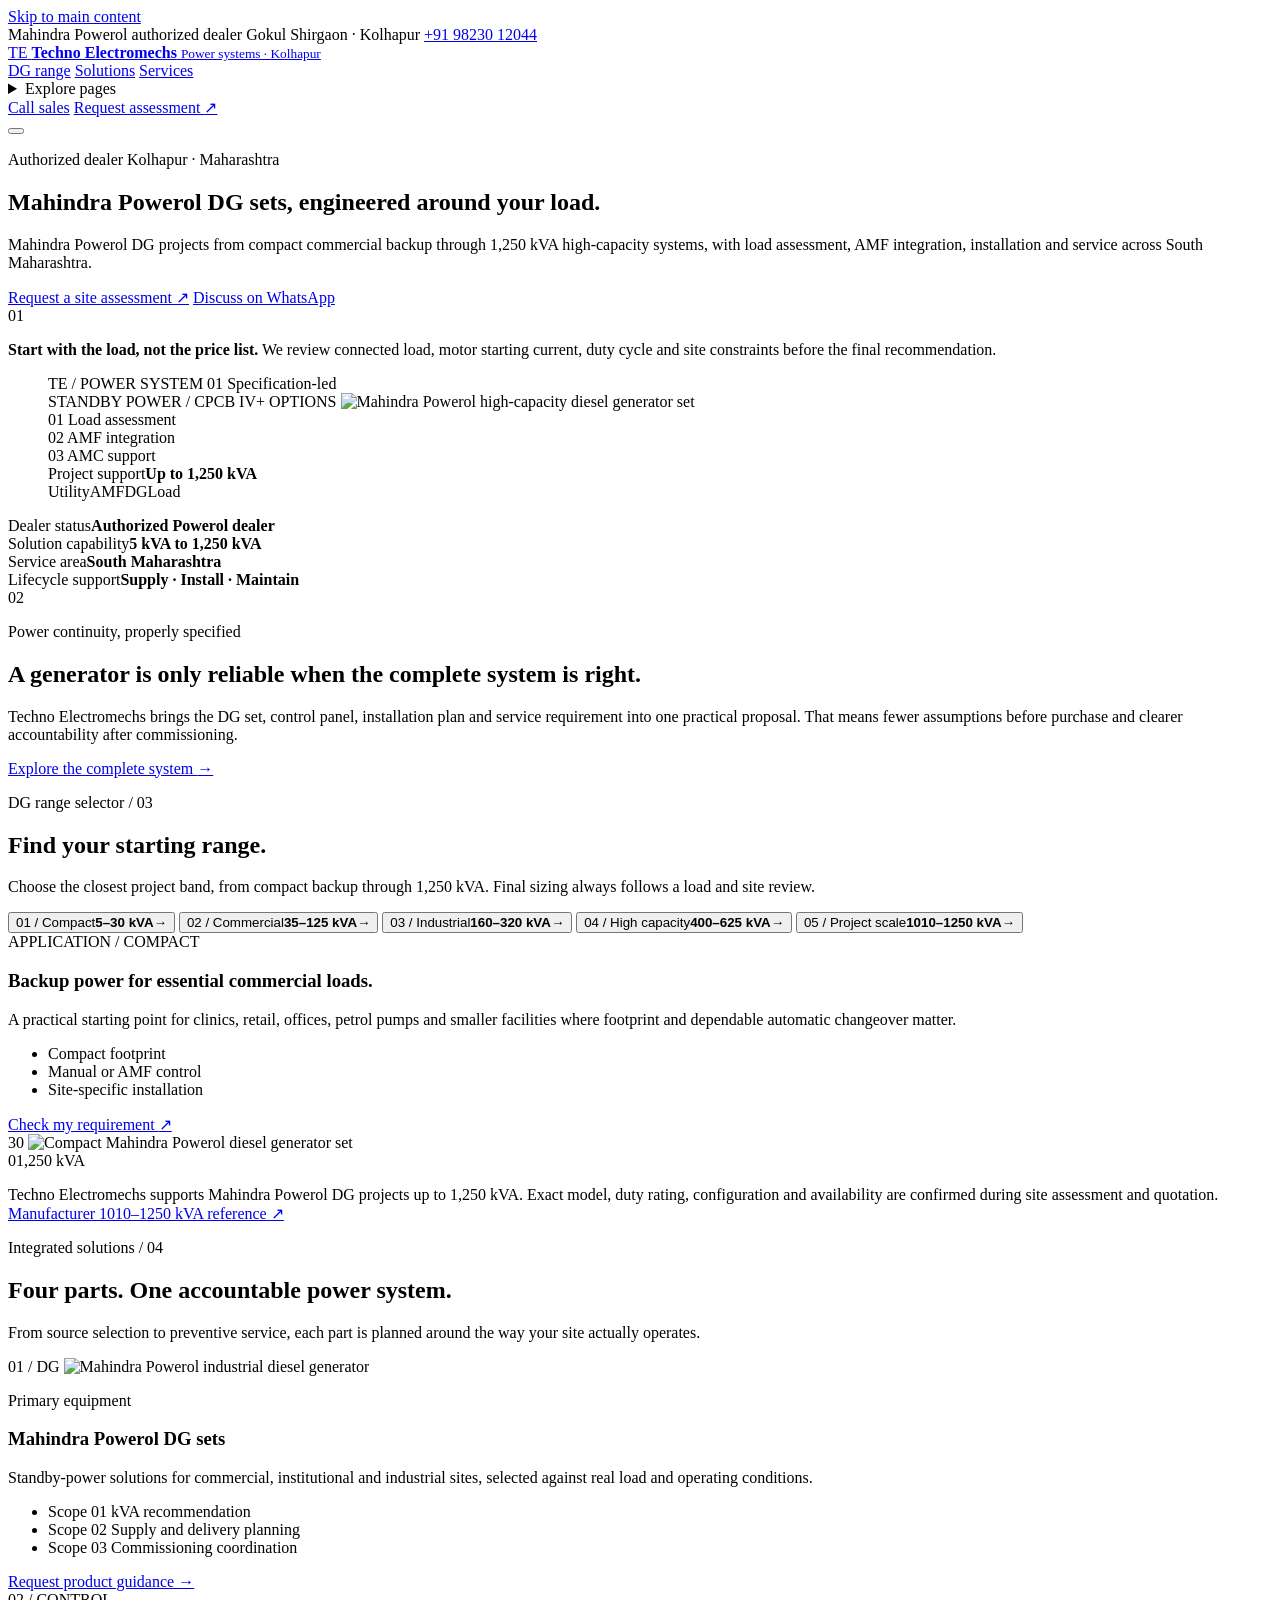
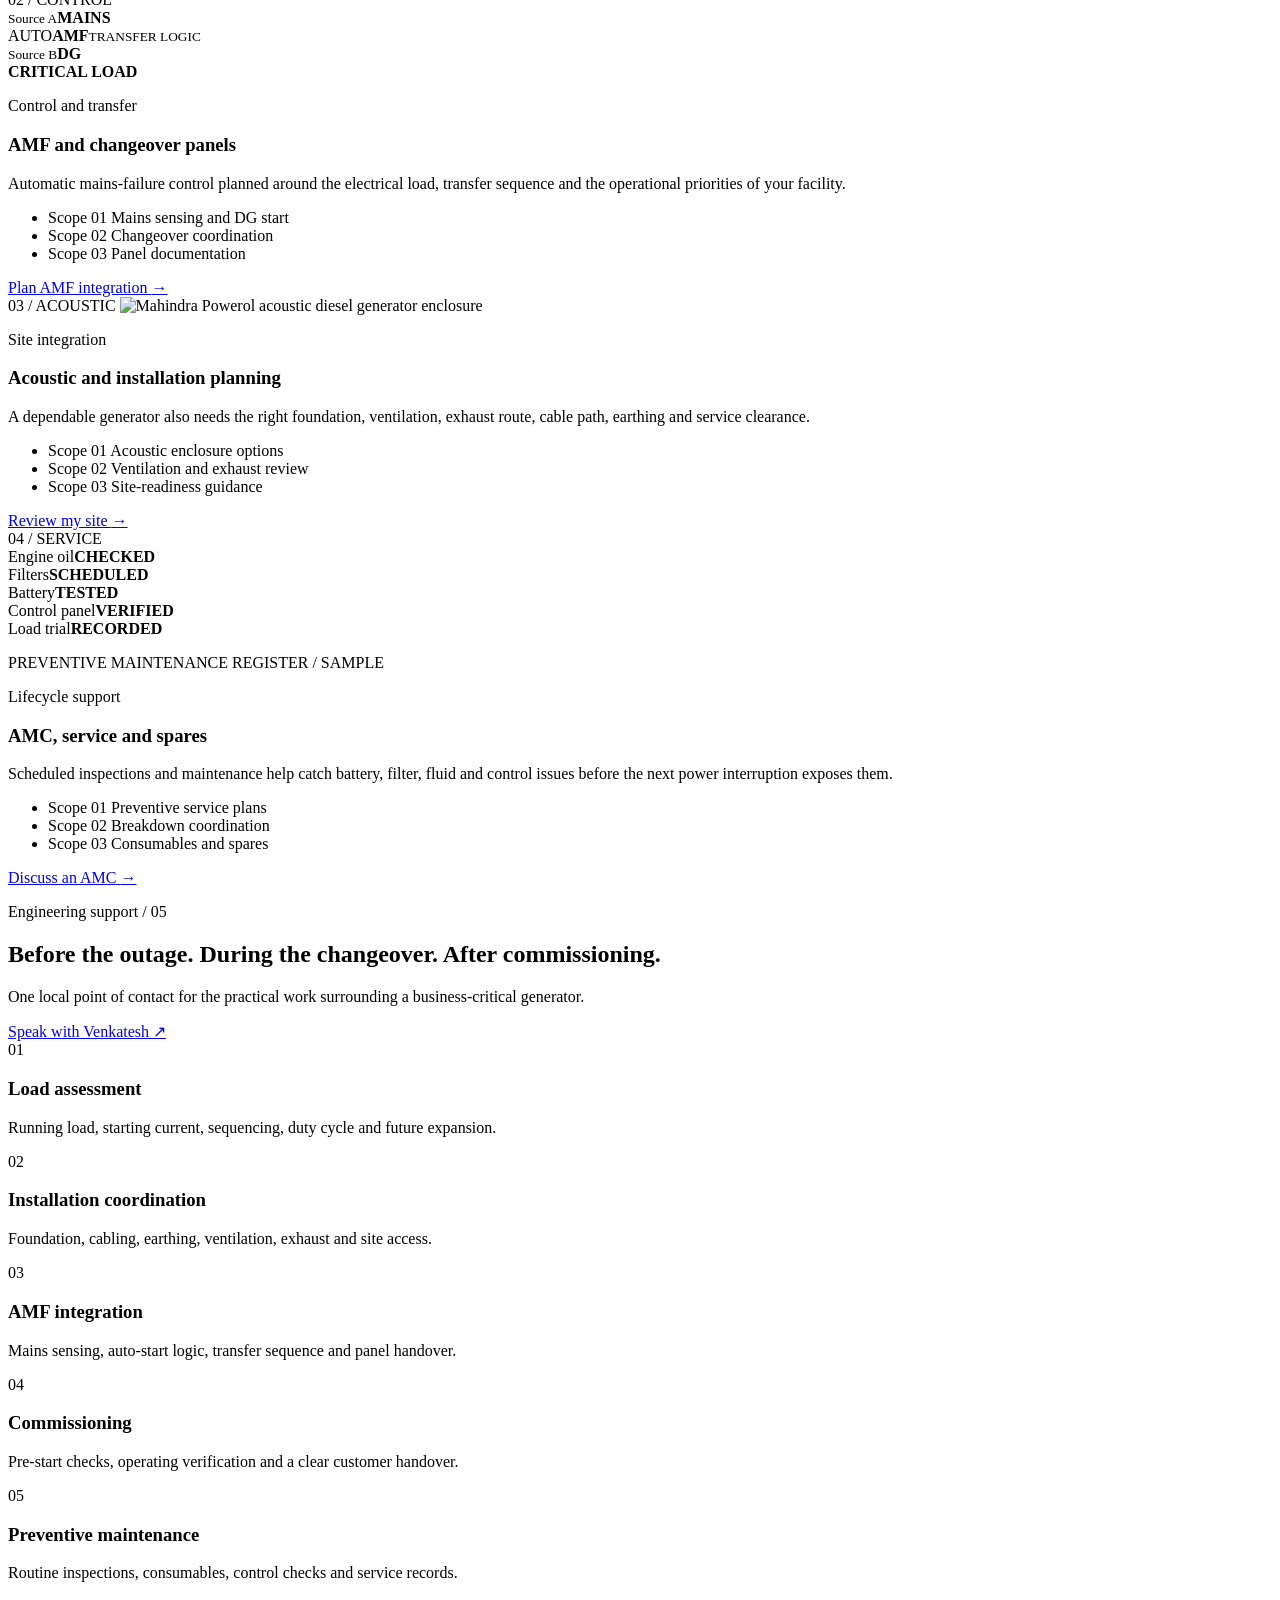
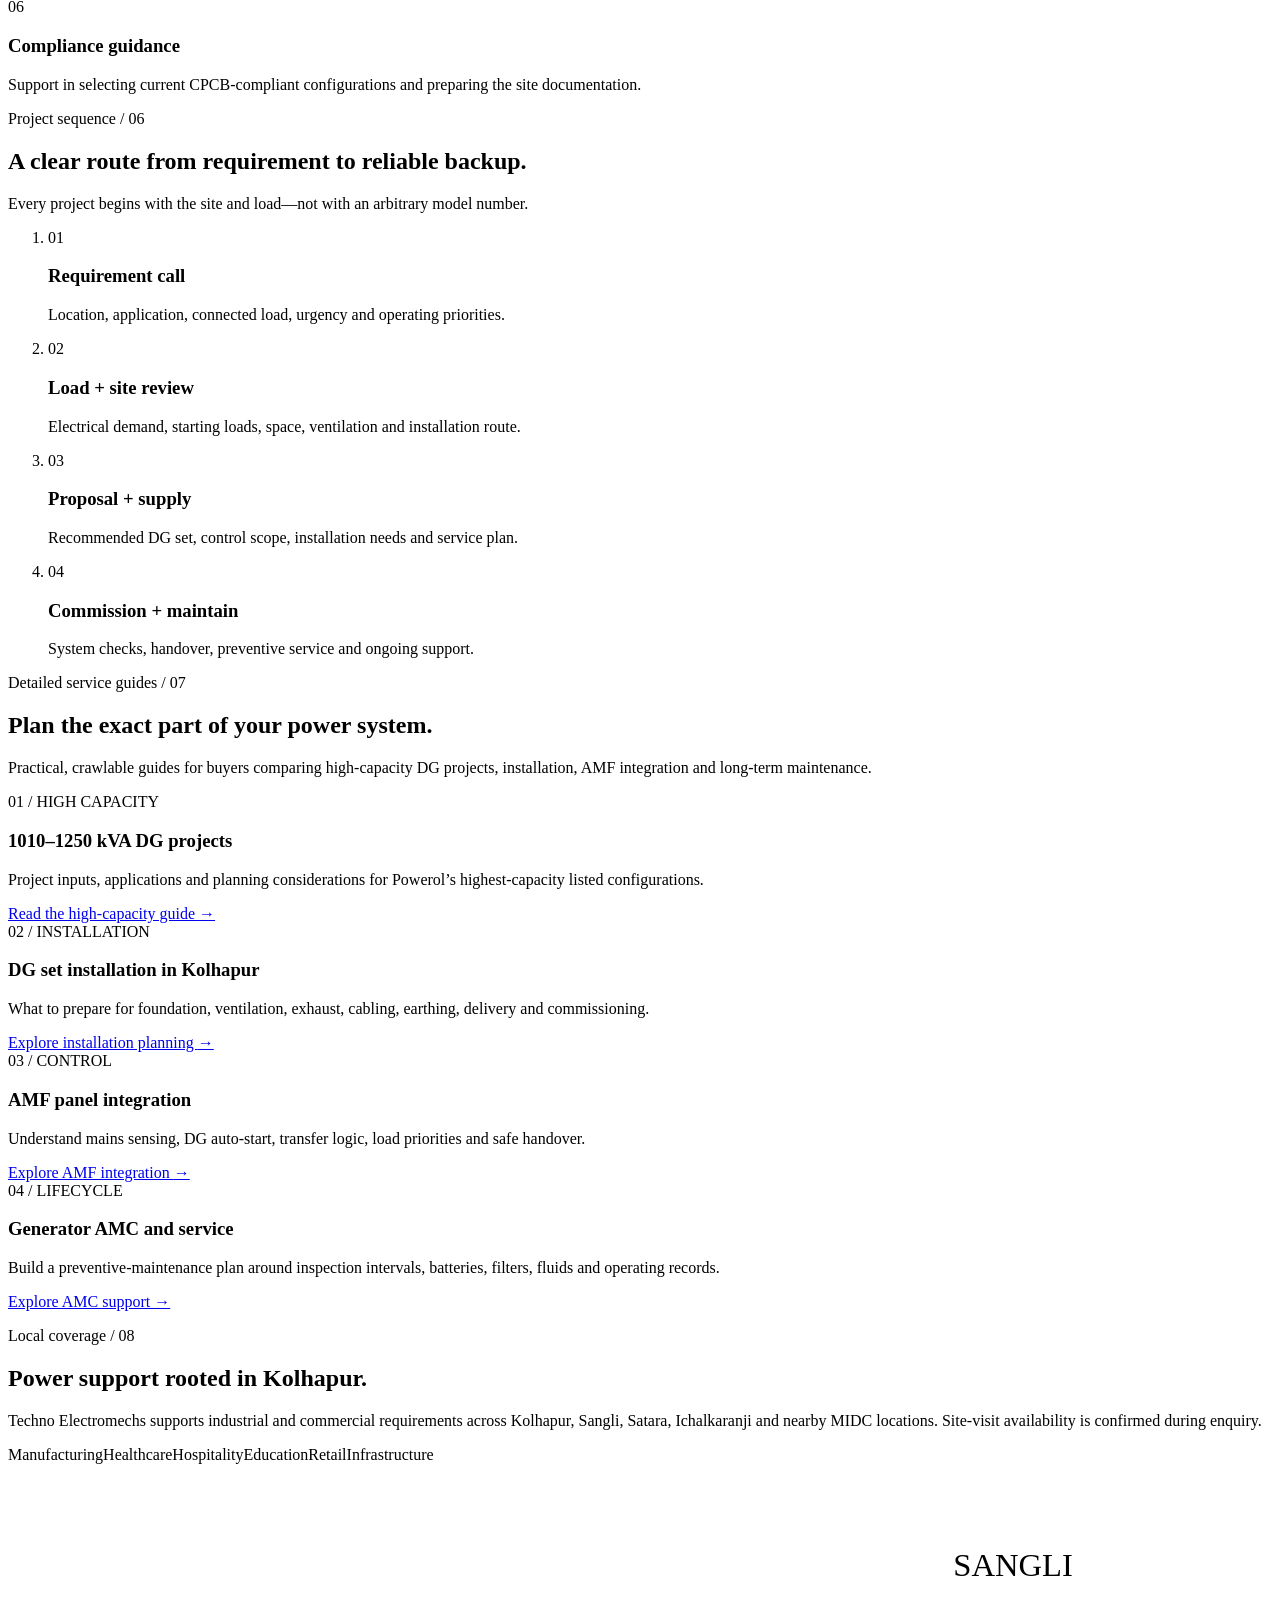
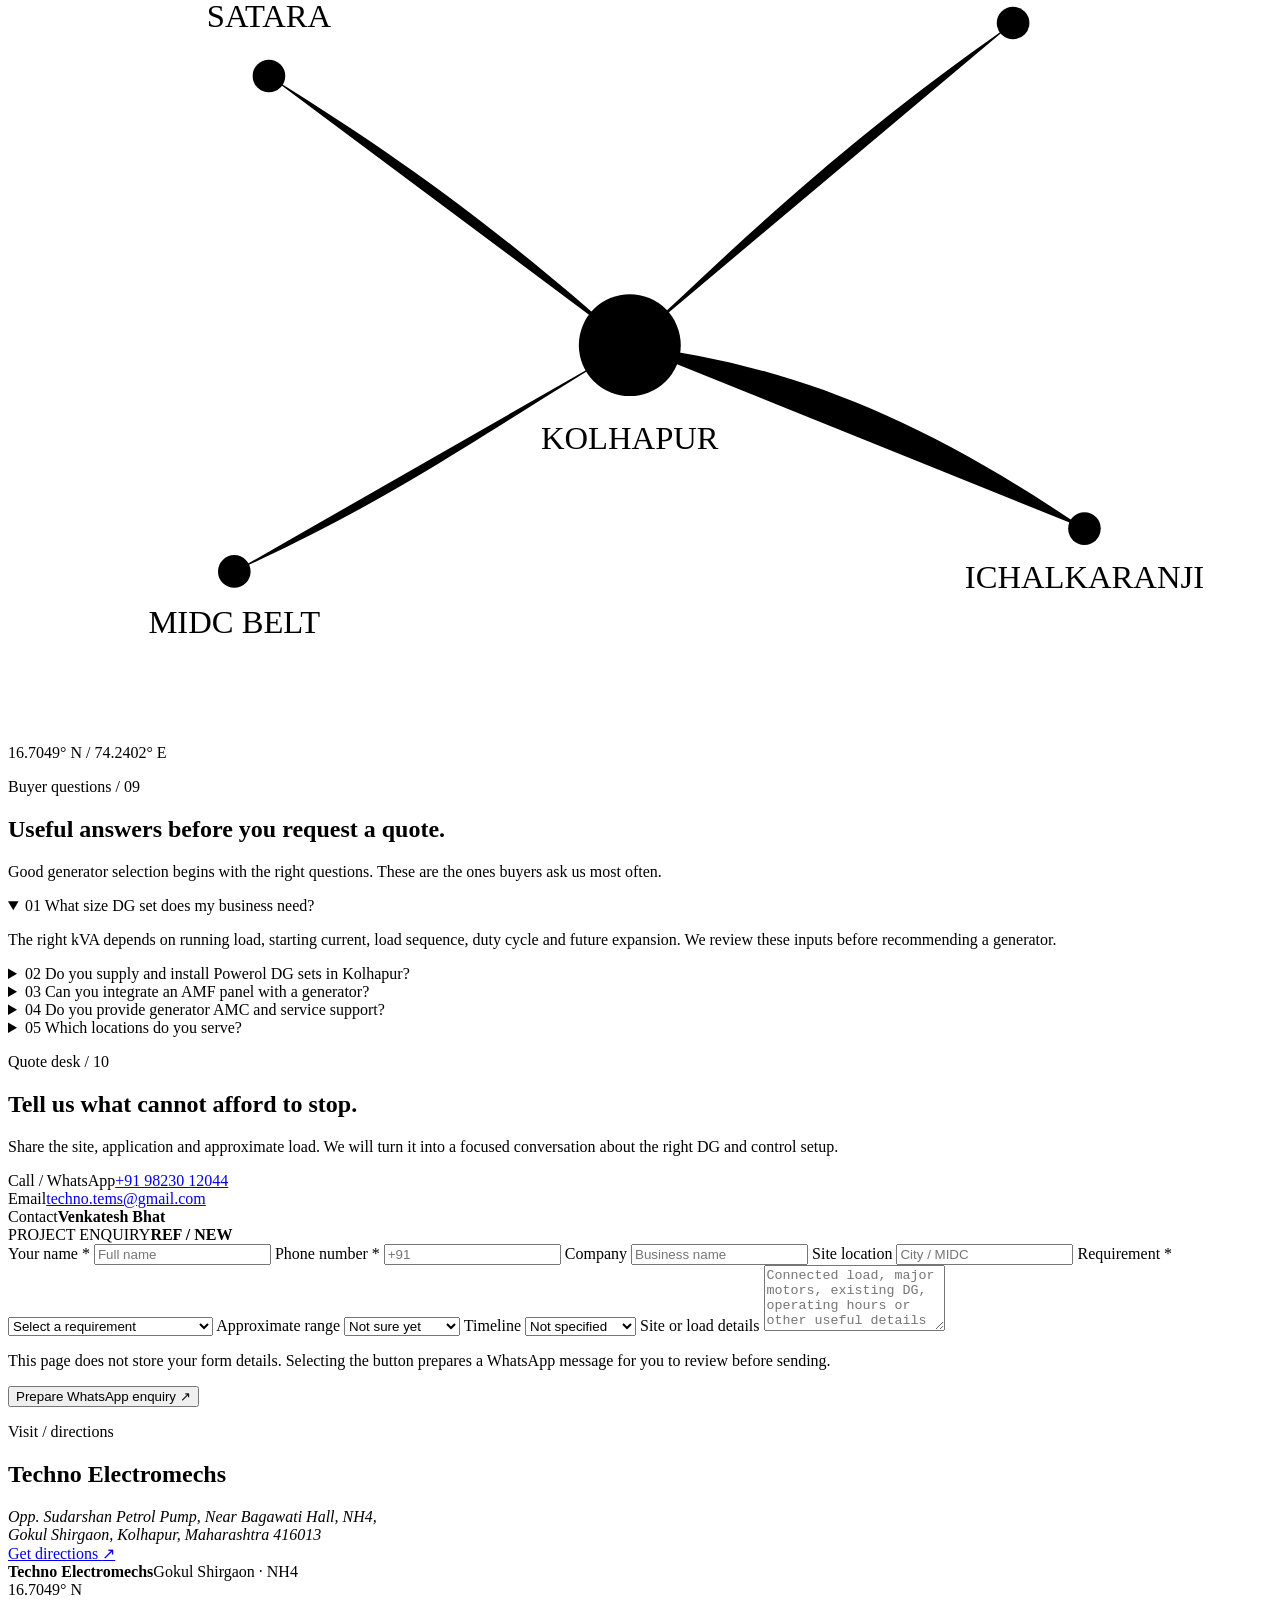
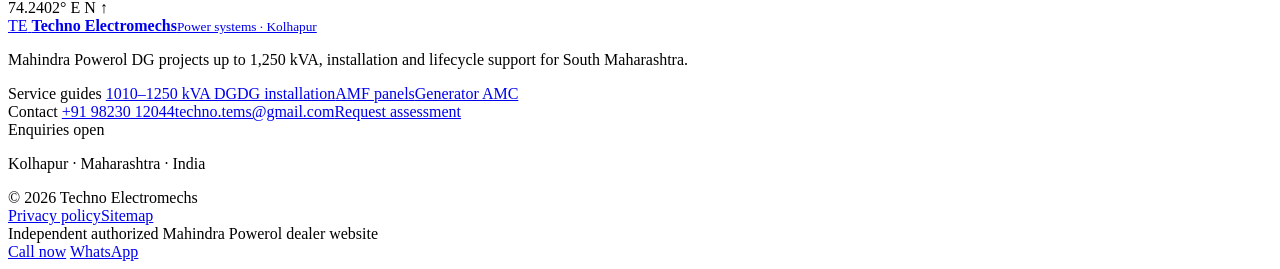
==== commit 5c17285c: "Add files via upload" ====
--- a/index.html
+++ b/index.html
@@ -1,1836 +1,663 @@
-<!DOCTYPE html>
-<html lang="en">
+<!doctype html>
+<html lang="en-IN" class="no-js">
 <head>
-  <meta charset="UTF-8" />
-  <meta name="viewport" content="width=device-width, initial-scale=1.0" />
-  <title>Techno Electromechs | Mahindra Powerol Authorized Dealer in Kolhapur</title>
-  <meta name="description" content="Techno Electromechs is a Mahindra Powerol authorized dealer in Kolhapur for diesel generator sets, AMF panels, acoustic enclosures, installation, commissioning and AMC support." />
-  <meta name="robots" content="index, follow" />
-  <link rel="canonical" href="https://technoelectromechs.in/" />
+  <meta charset="utf-8" />
+  <meta name="viewport" content="width=device-width, initial-scale=1" />
+  <script>document.documentElement.classList.replace('no-js', 'js');</script>
+
+  <title>Mahindra Powerol DG Sets up to 1250 kVA | Kolhapur</title>
+  <meta name="description" content="Authorized Mahindra Powerol dealer in Kolhapur for DG solutions up to 1,250 kVA, sizing, AMF panels, installation, commissioning and generator AMC." />
+  <meta name="robots" content="index, follow, max-image-preview:large" />
+  <meta name="theme-color" content="#15171a" />
+  <meta name="format-detection" content="telephone=yes" />
+  <link rel="canonical" href="https://shrinidhi13.github.io/technoelectromechs/" />
+  <link rel="alternate" hreflang="en-IN" href="https://shrinidhi13.github.io/technoelectromechs/" />
+  <link rel="alternate" hreflang="x-default" href="https://shrinidhi13.github.io/technoelectromechs/" />
+
   <meta property="og:type" content="website" />
-  <meta property="og:title" content="Techno Electromechs | Mahindra Powerol Authorized Dealer" />
-  <meta property="og:description" content="Industrial backup power solutions across Kolhapur, Sangli, Satara and the Maharashtra industrial belt." />
-  <meta name="theme-color" content="#0b0d10" />
+  <meta property="og:locale" content="en_IN" />
+  <meta property="og:site_name" content="Techno Electromechs" />
+  <meta property="og:url" content="https://shrinidhi13.github.io/technoelectromechs/" />
+  <meta property="og:title" content="Mahindra Powerol DG Sets up to 1250 kVA | Kolhapur" />
+  <meta property="og:description" content="Powerol DG projects up to 1,250 kVA with load assessment, AMF integration, installation and AMC support across South Maharashtra." />
+  <meta property="og:image" content="https://shrinidhi13.github.io/technoelectromechs/assets/og-image.png" />
+  <meta property="og:image:width" content="1200" />
+  <meta property="og:image:height" content="630" />
+  <meta property="og:image:alt" content="Techno Electromechs — Mahindra Powerol DG solutions in Kolhapur" />
+  <meta name="twitter:card" content="summary_large_image" />
+  <meta name="twitter:title" content="Mahindra Powerol DG Sets up to 1250 kVA | Kolhapur" />
+  <meta name="twitter:description" content="DG projects up to 1,250 kVA, engineered from load assessment through AMC." />
+  <meta name="twitter:image" content="https://shrinidhi13.github.io/technoelectromechs/assets/og-image.png" />
+
+  <link rel="icon" href="assets/favicon.svg" type="image/svg+xml" />
+  <link rel="preconnect" href="https://fonts.googleapis.com" />
+  <link rel="preconnect" href="https://fonts.gstatic.com" crossorigin />
+  <link rel="preconnect" href="https://www.mahindrapowerol.com" />
+  <link href="https://fonts.googleapis.com/css2?family=Barlow+Condensed:wght@600;700;800&family=IBM+Plex+Mono:wght@500;600&family=IBM+Plex+Sans:wght@400;500;600;700&display=swap" rel="stylesheet" />
+  <link rel="stylesheet" href="assets/styles.css" />
 
   <script type="application/ld+json">
   {
     "@context": "https://schema.org",
-    "@type": "LocalBusiness",
-    "name": "Techno Electromechs",
-    "url": "https://technoelectromechs.in/",
-    "telephone": "+91-9823012044",
-    "email": "techno.tems@gmail.com",
-    "address": {
-      "@type": "PostalAddress",
-      "streetAddress": "Opp. Sudarshan Petrol Pump, Near Bagawati Hall, NH4",
-      "addressLocality": "Gokul Shirgaon, Kolhapur",
-      "addressRegion": "Maharashtra",
-      "postalCode": "416013",
-      "addressCountry": "IN"
-    },
-    "areaServed": ["Kolhapur", "Sangli", "Satara", "Ichalkaranji", "Shiroli MIDC", "Kagal", "Gokul Shirgaon"],
-    "makesOffer": [
-      {"@type":"Offer","itemOffered":{"@type":"Service","name":"Mahindra Powerol DG Sets Supply"}},
-      {"@type":"Offer","itemOffered":{"@type":"Service","name":"DG Set Installation and Commissioning"}},
-      {"@type":"Offer","itemOffered":{"@type":"Service","name":"Annual Maintenance Contract"}}
+    "@graph": [
+      {
+        "@type": "LocalBusiness",
+        "@id": "https://shrinidhi13.github.io/technoelectromechs/#business",
+        "name": "Techno Electromechs",
+        "url": "https://shrinidhi13.github.io/technoelectromechs/",
+        "description": "Mahindra Powerol authorized dealer in Kolhapur supporting DG projects up to 1,250 kVA with sizing, AMF panels, installation, commissioning and annual maintenance.",
+        "telephone": "+91-9823012044",
+        "email": "techno.tems@gmail.com",
+        "brand": {
+          "@type": "Brand",
+          "name": "Mahindra Powerol"
+        },
+        "address": {
+          "@type": "PostalAddress",
+          "streetAddress": "Opp. Sudarshan Petrol Pump, Near Bagawati Hall, NH4",
+          "addressLocality": "Gokul Shirgaon",
+          "addressRegion": "Maharashtra",
+          "postalCode": "416013",
+          "addressCountry": "IN"
+        },
+        "geo": {
+          "@type": "GeoCoordinates",
+          "latitude": 16.70493,
+          "longitude": 74.24018
+        },
+        "areaServed": [
+          {"@type": "City", "name": "Kolhapur"},
+          {"@type": "City", "name": "Sangli"},
+          {"@type": "City", "name": "Satara"},
+          {"@type": "City", "name": "Ichalkaranji"}
+        ],
+        "hasMap": "https://www.google.com/maps/dir/?api=1&destination=Techno+Electromechs,+Gokul+Shirgaon,+Kolhapur",
+        "knowsAbout": ["Mahindra Powerol DG sets", "DG projects up to 1250 kVA", "diesel generator sizing", "AMF panels", "generator installation", "generator AMC"],
+        "makesOffer": [
+          {"@type": "Offer", "itemOffered": {"@type": "Service", "name": "Mahindra Powerol DG Project Supply", "description": "Load-assessed Powerol DG solutions for projects up to 1,250 kVA; exact model, duty rating and availability are confirmed during quotation."}},
+          {"@type": "Offer", "itemOffered": {"@type": "Service", "name": "DG Set Installation and Commissioning"}},
+          {"@type": "Offer", "itemOffered": {"@type": "Service", "name": "AMF Panel Integration"}},
+          {"@type": "Offer", "itemOffered": {"@type": "Service", "name": "DG Set Annual Maintenance Contract"}}
+        ]
+      },
+      {
+        "@type": "WebSite",
+        "@id": "https://shrinidhi13.github.io/technoelectromechs/#website",
+        "url": "https://shrinidhi13.github.io/technoelectromechs/",
+        "name": "Techno Electromechs",
+        "inLanguage": "en-IN",
+        "publisher": {"@id": "https://shrinidhi13.github.io/technoelectromechs/#business"}
+      }
     ]
   }
   </script>
-
-  <link rel="preconnect" href="https://fonts.googleapis.com" />
-  <link rel="preconnect" href="https://fonts.gstatic.com" crossorigin />
-  <link href="https://fonts.googleapis.com/css2?family=Inter:wght@400;500;600;700;800&display=swap" rel="stylesheet" />
-
-  <style>
-    :root {
-      color-scheme: dark;
-      --bg: #08090b;
-      --bg-2: #0d0f13;
-      --panel: #111419;
-      --panel-2: #171b22;
-      --panel-3: #202630;
-      --line: rgba(255,255,255,0.105);
-      --line-strong: rgba(255,255,255,0.17);
-      --text: #f6f2ea;
-      --muted: #a7adb8;
-      --muted-2: #737b88;
-      --red: #dd2637;
-      --red-2: #a91324;
-      --orange: #df542b;
-      --amber: #cda66b;
-      --white: #ffffff;
-      --shadow: 0 26px 80px rgba(0,0,0,0.46);
-      --radius-xl: 34px;
-      --radius-lg: 24px;
-      --radius-md: 18px;
-      --radius-sm: 12px;
-      --ease: cubic-bezier(.2,.8,.2,1);
-      --max: 1220px;
-      --header-height: 86px;
-    }
-
-    *, *::before, *::after { box-sizing: border-box; }
-    html { scroll-behavior: smooth; }
-    body {
-      margin: 0;
-      background:
-        radial-gradient(circle at 76% 18%, rgba(207,31,46,0.30), transparent 34rem),
-        radial-gradient(circle at 14% 74%, rgba(217,202,180,0.13), transparent 36rem),
-        radial-gradient(circle at 92% 82%, rgba(223,84,43,0.12), transparent 28rem),
-        linear-gradient(145deg, #08090a 0%, #111315 48%, #050505 100%);
-      background-attachment: fixed;
-      color: var(--text);
-      font-family: Inter, -apple-system, BlinkMacSystemFont, "Segoe UI", sans-serif;
-      line-height: 1.55;
-      overflow-x: hidden;
-      text-rendering: optimizeLegibility;
-      -webkit-font-smoothing: antialiased;
-    }
-    body::before {
-      content: "";
-      position: fixed;
-      inset: 0;
-      pointer-events: none;
-      z-index: -2;
-      background-image:
-        linear-gradient(rgba(255,255,255,0.055) 1px, transparent 1px),
-        linear-gradient(90deg, rgba(255,255,255,0.055) 1px, transparent 1px);
-      background-size: 84px 84px;
-      mask-image: linear-gradient(to bottom, rgba(0,0,0,0.72), transparent 82%);
-    }
-    body::after {
-      content: "";
-      position: fixed;
-      inset: 0;
-      pointer-events: none;
-      z-index: -1;
-      opacity: 0.055;
-      background-image: url("data:image/svg+xml,%3Csvg viewBox='0 0 260 260' xmlns='http://www.w3.org/2000/svg'%3E%3Cfilter id='n'%3E%3CfeTurbulence type='fractalNoise' baseFrequency='.72' numOctaves='3' stitchTiles='stitch'/%3E%3C/filter%3E%3Crect width='100%25' height='100%25' filter='url(%23n)' opacity='.55'/%3E%3C/svg%3E");
-    }
-
-    a { color: inherit; text-decoration: none; }
-    img { display: block; max-width: 100%; }
-    button, input, select, textarea { font: inherit; }
-    button { cursor: pointer; }
-    ::selection { background: rgba(221,38,55,0.35); color: #fff; }
-
-    .container { width: min(var(--max), calc(100% - 40px)); margin-inline: auto; }
-    .section { padding: 108px 0; position: relative; }
-    .section.tight { padding: 76px 0; }
-
-    .eyebrow {
-      display: inline-flex;
-      align-items: center;
-      gap: 10px;
-      margin: 0 0 18px;
-      color: var(--amber);
-      font-size: 12px;
-      font-weight: 800;
-      letter-spacing: .18em;
-      text-transform: uppercase;
-    }
-    .eyebrow::before {
-      content: "";
-      width: 30px;
-      height: 1px;
-      background: currentColor;
-      opacity: .65;
-    }
-    .section-head {
-      display: grid;
-      grid-template-columns: minmax(0, .95fr) minmax(280px, .65fr);
-      gap: 44px;
-      align-items: end;
-      margin-bottom: 46px;
-    }
-    .section-title {
-      margin: 0;
-      color: var(--text);
-      font-size: clamp(42px, 6.2vw, 78px);
-      line-height: .94;
-      letter-spacing: -.065em;
-      font-weight: 800;
-      max-width: 860px;
-    }
-    .section-title span { color: var(--orange); }
-    .section-copy { margin: 0; color: var(--muted); max-width: 600px; font-size: 16px; }
-
-    .btn {
-      --btn-bg: transparent;
-      --btn-color: var(--text);
-      --btn-border: rgba(255,255,255,.18);
-      display: inline-flex;
-      align-items: center;
-      justify-content: center;
-      gap: 11px;
-      min-height: 50px;
-      padding: 0 21px;
-      border: 1px solid var(--btn-border);
-      border-radius: 999px;
-      background: var(--btn-bg);
-      color: var(--btn-color);
-      font-size: 13px;
-      font-weight: 800;
-      letter-spacing: .035em;
-      text-transform: uppercase;
-      transition: transform .24s var(--ease), border-color .24s var(--ease), background .24s var(--ease), box-shadow .24s var(--ease);
-      white-space: nowrap;
-    }
-    .btn svg { width: 17px; height: 17px; flex: 0 0 auto; }
-    .btn:hover { transform: translateY(-2px); border-color: rgba(255,255,255,.34); }
-    .btn:focus-visible, .nav-link:focus-visible, .range-tab:focus-visible, .carousel-dot:focus-visible, .gallery-arrow:focus-visible, input:focus-visible, select:focus-visible, textarea:focus-visible {
-      outline: 3px solid rgba(221,38,55,.38);
-      outline-offset: 3px;
-    }
-    .btn-primary { --btn-bg: linear-gradient(135deg, #e23b32, #b8172a); --btn-border: rgba(255,255,255,.12); --btn-color: #fff; box-shadow: 0 18px 48px rgba(221,38,55,.25); }
-    .btn-primary:hover { box-shadow: 0 24px 64px rgba(221,38,55,.36); }
-    .btn-dark { --btn-bg: rgba(255,255,255,.06); --btn-border: rgba(255,255,255,.14); }
-    .btn-light { --btn-bg: #fff; --btn-color: #101317; --btn-border: #fff; }
-    .btn-whatsapp { --btn-bg: rgba(37,211,102,.16); --btn-border: rgba(37,211,102,.45); --btn-color: #e9fff2; }
-
-    .site-header {
-      position: fixed;
-      top: 0;
-      left: 0;
-      right: 0;
-      z-index: 50;
-      transition: background .25s var(--ease), border-color .25s var(--ease), backdrop-filter .25s var(--ease);
-      border-bottom: 1px solid transparent;
-    }
-    .site-header.scrolled {
-      background: rgba(8,9,11,.78);
-      border-bottom-color: rgba(255,255,255,.08);
-      backdrop-filter: blur(24px) saturate(120%);
-    }
-    .topbar {
-      display: flex;
-      align-items: center;
-      justify-content: space-between;
-      gap: 16px;
-      height: 34px;
-      border-bottom: 1px solid rgba(255,255,255,.06);
-      color: rgba(246,242,234,.68);
-      font-size: 11px;
-      font-weight: 700;
-      letter-spacing: .08em;
-      text-transform: uppercase;
-    }
-    .topbar span { display: inline-flex; align-items: center; gap: 9px; }
-    .nav {
-      height: var(--header-height);
-      display: flex;
-      align-items: center;
-      justify-content: space-between;
-      gap: 28px;
-    }
-    .brand {
-      display: flex;
-      align-items: center;
-      gap: 13px;
-      min-width: 250px;
-    }
-    .brand-mark {
-      width: 42px;
-      height: 42px;
-      border-radius: 14px;
-      background:
-        linear-gradient(135deg, rgba(221,38,55,.95), rgba(223,84,43,.88)),
-        #dd2637;
-      position: relative;
-      box-shadow: 0 12px 34px rgba(221,38,55,.3);
-      overflow: hidden;
-    }
-    .brand-mark::before {
-      content: "";
-      position: absolute;
-      inset: 9px 12px;
-      border: 2px solid rgba(255,255,255,.9);
-      border-left-width: 5px;
-      transform: skewX(-10deg);
-    }
-    .brand-mark::after {
-      content: "";
-      position: absolute;
-      right: -12px;
-      top: -8px;
-      width: 34px;
-      height: 70px;
-      background: rgba(255,255,255,.18);
-      transform: rotate(28deg);
-    }
-    .brand-title { display: grid; line-height: 1.05; }
-    .brand-title strong { font-size: 15px; letter-spacing: -.02em; }
-    .brand-title span { margin-top: 4px; color: var(--muted-2); font-size: 10px; font-weight: 800; letter-spacing: .14em; text-transform: uppercase; }
-    .nav-links { display: flex; align-items: center; gap: 6px; }
-    .nav-link {
-      padding: 12px 14px;
-      border-radius: 999px;
-      color: rgba(246,242,234,.72);
-      font-size: 12px;
-      font-weight: 800;
-      letter-spacing: .055em;
-      text-transform: uppercase;
-      transition: background .2s var(--ease), color .2s var(--ease);
-    }
-    .nav-link:hover { color: #fff; background: rgba(255,255,255,.075); }
-    .nav-actions { display: flex; align-items: center; gap: 10px; }
-    .nav-actions .btn { min-height: 44px; padding-inline: 18px; font-size: 12px; }
-    .menu-btn {
-      display: none;
-      width: 46px;
-      height: 46px;
-      border-radius: 999px;
-      border: 1px solid rgba(255,255,255,.14);
-      background: rgba(255,255,255,.06);
-      color: #fff;
-    }
-    .menu-btn span { display: block; width: 18px; height: 2px; margin: 4px auto; border-radius: 2px; background: currentColor; }
-
-    .mobile-menu {
-      position: fixed;
-      inset: 0;
-      z-index: 70;
-      background: rgba(8,9,11,.96);
-      backdrop-filter: blur(24px);
-      display: grid;
-      align-content: center;
-      justify-items: center;
-      gap: 22px;
-      transform: translateY(-102%);
-      transition: transform .35s var(--ease);
-    }
-    .mobile-menu.open { transform: translateY(0); }
-    .mobile-menu a { font-size: clamp(26px, 9vw, 54px); font-weight: 800; letter-spacing: -.055em; }
-    .mobile-close { position: absolute; top: 22px; right: 22px; width: 48px; height: 48px; border-radius: 999px; border: 1px solid var(--line); background: rgba(255,255,255,.06); color: #fff; font-size: 24px; }
-
-    .hero {
-      min-height: 100vh;
-      padding-top: 150px;
-      padding-bottom: 74px;
-      overflow: hidden;
-      position: relative;
-    }
-    .hero {
-      isolation: isolate;
-    }
-    .hero::before {
-      content: "";
-      position: absolute;
-      inset: 0;
-      z-index: -3;
-      background:
-        radial-gradient(circle at 76% 28%, rgba(207,31,46,.30), transparent 34%),
-        radial-gradient(circle at 14% 74%, rgba(217,202,180,.13), transparent 36%),
-        radial-gradient(circle at 92% 56%, rgba(223,84,43,.13), transparent 30%),
-        linear-gradient(145deg, #08090a 0%, #111315 48%, #050505 100%);
-      pointer-events: none;
-    }
-    .hero::after {
-      content: "";
-      position: absolute;
-      inset: 0;
-      z-index: -2;
-      opacity: .07;
-      pointer-events: none;
-      background-image:
-        linear-gradient(rgba(255,255,255,.8) 1px, transparent 1px),
-        linear-gradient(90deg, rgba(255,255,255,.8) 1px, transparent 1px);
-      background-size: 84px 84px;
-      mask-image: linear-gradient(to bottom, black, transparent 82%);
-    }
-    .hero-inner {
-      display: grid;
-      grid-template-columns: minmax(0, .96fr) minmax(460px, .92fr);
-      gap: 54px;
-      align-items: center;
-      position: relative;
-    }
-    .hero-copy { position: relative; z-index: 2; }
-    .hero-badge-row { display: flex; flex-wrap: wrap; gap: 10px; margin-bottom: 22px; }
-    .pill {
-      display: inline-flex;
-      align-items: center;
-      gap: 9px;
-      min-height: 38px;
-      padding: 0 14px;
-      border: 1px solid rgba(255,255,255,.13);
-      background: rgba(255,255,255,.055);
-      border-radius: 999px;
-      color: rgba(246,242,234,.82);
-      font-size: 11px;
-      font-weight: 800;
-      letter-spacing: .09em;
-      text-transform: uppercase;
-      backdrop-filter: blur(12px);
-    }
-    .pill.orange { border-color: rgba(223,84,43,.42); background: rgba(223,84,43,.1); color: #ffd0bf; }
-    .pill.accent { border-color: rgba(205,166,107,.42); background: rgba(205,166,107,.10); color: #f7dfba; }
-    .hero h1 {
-      margin: 0;
-      font-size: clamp(52px, 7.6vw, 104px);
-      line-height: .9;
-      letter-spacing: -.078em;
-      font-weight: 800;
-      max-width: 820px;
-    }
-    .hero h1 span { color: var(--orange); }
-    .hero-lead {
-      margin: 27px 0 0;
-      max-width: 640px;
-      color: var(--muted);
-      font-size: clamp(16px, 1.55vw, 19px);
-      line-height: 1.78;
-    }
-    .hero-actions { display: flex; flex-wrap: wrap; gap: 12px; margin-top: 34px; }
-    .hero-proof {
-      display: grid;
-      grid-template-columns: repeat(3, minmax(0, 1fr));
-      gap: 12px;
-      margin-top: 42px;
-      max-width: 680px;
-    }
-    .proof-card {
-      min-height: 110px;
-      padding: 18px;
-      border: 1px solid var(--line);
-      border-radius: 22px;
-      background: linear-gradient(180deg, rgba(255,255,255,.075), rgba(255,255,255,.035));
-      backdrop-filter: blur(16px);
-      position: relative;
-      overflow: hidden;
-    }
-    .proof-card::after {
-      content: "";
-      position: absolute;
-      inset: auto 0 0;
-      height: 2px;
-      background: linear-gradient(90deg, var(--red), var(--orange), transparent);
-      opacity: .75;
-    }
-    .proof-card strong { display: block; font-size: 30px; line-height: 1; letter-spacing: -.05em; }
-    .proof-card span { display: block; margin-top: 11px; color: var(--muted-2); font-size: 11px; font-weight: 800; letter-spacing: .09em; text-transform: uppercase; }
-
-    .hero-gallery {
-      position: relative;
-      min-height: 620px;
-      perspective: 1400px;
-    }
-    .gallery-shell {
-      position: relative;
-      height: 610px;
-      border: 1px solid rgba(255,255,255,.14);
-      border-radius: 38px;
-      overflow: hidden;
-      background: #111418;
-      box-shadow: var(--shadow);
-      transform: rotateY(-4deg) rotateX(2deg);
-      transform-origin: center;
-      transition: transform .45s var(--ease);
-    }
-    .hero-gallery:hover .gallery-shell { transform: rotateY(0deg) rotateX(0deg) translateY(-5px); }
-    .gallery-shell::before {
-      content: "";
-      position: absolute;
-      inset: 0;
-      z-index: 4;
-      pointer-events: none;
-      background:
-        linear-gradient(180deg, rgba(7,8,10,.12) 0%, transparent 34%, rgba(7,8,10,.72) 100%),
-        linear-gradient(90deg, rgba(7,8,10,.58) 0%, transparent 48%);
-    }
-    .gallery-shell::after {
-      content: "";
-      position: absolute;
-      inset: 18px;
-      z-index: 6;
-      border: 1px solid rgba(255,255,255,.12);
-      border-radius: 26px;
-      pointer-events: none;
-    }
-    .hero-slide {
-      position: absolute;
-      inset: 0;
-      opacity: 0;
-      transform: scale(1.035);
-      transition: opacity .75s var(--ease), transform 1.4s var(--ease);
-    }
-    .hero-slide.active { opacity: 1; transform: scale(1); }
-    .hero-slide img { width: 100%; height: 100%; object-fit: cover; object-position: center; filter: saturate(1.04) contrast(1.06); }
-    .hero-slide:nth-child(2) img,
-    .hero-slide:nth-child(3) img,
-    .hero-slide:nth-child(4) img { object-fit: contain; padding: 42px; background: radial-gradient(circle at 45% 40%, #2b313b, #111418 70%); }
-    .gallery-content {
-      position: absolute;
-      inset: auto 26px 26px;
-      z-index: 8;
-      display: grid;
-      gap: 14px;
-    }
-    .gallery-meta {
-      display: flex;
-      justify-content: space-between;
-      align-items: end;
-      gap: 18px;
-    }
-    .gallery-kicker { color: rgba(255,255,255,.62); font-size: 11px; font-weight: 800; letter-spacing: .14em; text-transform: uppercase; }
-    .gallery-title { margin: 3px 0 0; color: #fff; font-size: 24px; line-height: 1.1; letter-spacing: -.035em; font-weight: 800; }
-    .gallery-range { color: #fff; font-size: 12px; font-weight: 800; letter-spacing: .09em; text-transform: uppercase; padding: 10px 12px; border: 1px solid rgba(255,255,255,.18); border-radius: 999px; background: rgba(0,0,0,.25); }
-    .carousel-controls { display: flex; align-items: center; justify-content: space-between; gap: 14px; }
-    .carousel-dots { display: flex; gap: 8px; }
-    .carousel-dot {
-      width: 38px;
-      height: 4px;
-      border: 0;
-      border-radius: 999px;
-      background: rgba(255,255,255,.24);
-      padding: 0;
-      overflow: hidden;
-      position: relative;
-    }
-    .carousel-dot::before { content: ""; position: absolute; inset: 0; width: 0; background: #fff; transition: width .35s var(--ease); }
-    .carousel-dot.active::before { width: 100%; }
-    .gallery-arrows { display: flex; gap: 8px; }
-    .gallery-arrow {
-      width: 42px;
-      height: 42px;
-      border-radius: 999px;
-      border: 1px solid rgba(255,255,255,.18);
-      background: rgba(255,255,255,.08);
-      color: #fff;
-      display: grid;
-      place-items: center;
-      transition: background .2s var(--ease), transform .2s var(--ease);
-    }
-    .gallery-arrow:hover { background: rgba(255,255,255,.16); transform: translateY(-1px); }
-    .gallery-arrow svg { width: 17px; height: 17px; }
-    .floating-card {
-      position: absolute;
-      left: -28px;
-      bottom: 94px;
-      z-index: 10;
-      width: 238px;
-      padding: 18px;
-      border: 1px solid rgba(255,255,255,.14);
-      border-radius: 22px;
-      background: rgba(12,14,18,.72);
-      backdrop-filter: blur(22px);
-      box-shadow: 0 22px 60px rgba(0,0,0,.38);
-    }
-    .floating-card .mini-label { color: var(--amber); font-size: 10px; font-weight: 800; letter-spacing: .16em; text-transform: uppercase; }
-    .floating-card strong { display: block; margin-top: 7px; font-size: 22px; line-height: 1.1; }
-    .floating-card p { margin: 8px 0 0; color: var(--muted); font-size: 12px; }
-    .orbital-note {
-      position: absolute;
-      top: 34px;
-      right: -10px;
-      z-index: 10;
-      border: 1px solid rgba(255,255,255,.14);
-      border-radius: 999px;
-      padding: 12px 15px;
-      display: inline-flex;
-      align-items: center;
-      gap: 9px;
-      background: rgba(12,14,18,.78);
-      backdrop-filter: blur(18px);
-      color: #fff;
-      font-size: 12px;
-      font-weight: 800;
-      letter-spacing: .05em;
-      text-transform: uppercase;
-      box-shadow: 0 20px 48px rgba(0,0,0,.34);
-    }
-
-    .brand-strip {
-      border-block: 1px solid var(--line);
-      background: rgba(255,255,255,.035);
-      backdrop-filter: blur(18px);
-    }
-    .brand-strip-inner {
-      display: grid;
-      grid-template-columns: 1.2fr repeat(4, 1fr);
-      gap: 1px;
-      background: rgba(255,255,255,.08);
-    }
-    .strip-cell {
-      min-height: 118px;
-      padding: 25px;
-      background: rgba(10,12,15,.78);
-      display: grid;
-      align-content: center;
-    }
-    .strip-cell:first-child { background: linear-gradient(135deg, rgba(221,38,55,.18), rgba(255,255,255,.04)); }
-    .strip-cell span { color: var(--muted-2); font-size: 11px; font-weight: 800; letter-spacing: .11em; text-transform: uppercase; }
-    .strip-cell strong { margin-top: 8px; font-size: 22px; line-height: 1.1; letter-spacing: -.04em; }
-
-    .product-grid {
-      display: grid;
-      grid-template-columns: repeat(4, minmax(0, 1fr));
-      gap: 18px;
-    }
-    .tilt-card {
-      transform-style: preserve-3d;
-      transform: perspective(1000px) rotateX(var(--rx, 0deg)) rotateY(var(--ry, 0deg)) translateY(0);
-      transition: transform .18s ease, border-color .24s var(--ease), background .24s var(--ease), box-shadow .24s var(--ease);
-    }
-    .tilt-card:hover { border-color: rgba(255,255,255,.22); box-shadow: 0 30px 80px rgba(0,0,0,.36); }
-    .product-card {
-      min-height: 510px;
-      border: 1px solid var(--line);
-      border-radius: 28px;
-      background: linear-gradient(180deg, rgba(255,255,255,.07), rgba(255,255,255,.035));
-      overflow: hidden;
-      position: relative;
-    }
-    .product-card::before {
-      content: "";
-      position: absolute;
-      inset: 0;
-      pointer-events: none;
-      opacity: 0;
-      transition: opacity .24s var(--ease);
-      background: radial-gradient(circle at var(--mx, 50%) var(--my, 0%), rgba(223,84,43,.2), transparent 38%);
-    }
-    .product-card:hover::before { opacity: 1; }
-    .product-visual {
-      height: 218px;
-      display: grid;
-      place-items: center;
-      background: radial-gradient(circle at center, rgba(255,255,255,.075), rgba(255,255,255,.025) 65%);
-      border-bottom: 1px solid var(--line);
-      position: relative;
-      overflow: hidden;
-    }
-    .product-visual img { width: 100%; height: 100%; object-fit: contain; padding: 18px; transform: scale(1); transition: transform .5s var(--ease); }
-    .product-card:hover .product-visual img { transform: scale(1.055) translateY(-4px); }
-    .product-tag {
-      position: absolute;
-      top: 14px;
-      left: 14px;
-      padding: 7px 10px;
-      border: 1px solid rgba(255,255,255,.14);
-      border-radius: 999px;
-      background: rgba(8,9,11,.58);
-      color: rgba(255,255,255,.82);
-      font-size: 10px;
-      font-weight: 800;
-      letter-spacing: .1em;
-      text-transform: uppercase;
-      backdrop-filter: blur(10px);
-    }
-    .product-body { padding: 25px; position: relative; z-index: 2; }
-    .product-body h3 { margin: 0; font-size: 23px; line-height: 1.12; letter-spacing: -.045em; }
-    .product-body p { margin: 13px 0 20px; color: var(--muted); font-size: 14px; }
-    .mini-list { display: grid; gap: 9px; margin: 0; padding: 0; list-style: none; }
-    .mini-list li { display: flex; gap: 10px; align-items: flex-start; color: rgba(246,242,234,.78); font-size: 13px; }
-    .mini-list li::before { content: ""; width: 14px; height: 2px; margin-top: 10px; border-radius: 2px; background: linear-gradient(90deg, var(--orange), var(--amber)); flex: 0 0 auto; opacity: .9; }
-    .product-link {
-      display: inline-flex;
-      align-items: center;
-      gap: 8px;
-      margin-top: 22px;
-      color: #fff;
-      font-size: 12px;
-      font-weight: 800;
-      letter-spacing: .08em;
-      text-transform: uppercase;
-    }
-    .product-link svg { width: 14px; height: 14px; transition: transform .2s var(--ease); }
-    .product-card:hover .product-link svg { transform: translateX(4px); }
-
-    .range-section {
-      background: linear-gradient(180deg, rgba(255,255,255,.045), rgba(255,255,255,.018));
-      border-block: 1px solid var(--line);
-    }
-    .range-board {
-      display: grid;
-      grid-template-columns: 360px minmax(0, 1fr);
-      gap: 18px;
-      align-items: stretch;
-    }
-    .range-tabs {
-      display: grid;
-      gap: 10px;
-    }
-    .range-tab {
-      width: 100%;
-      min-height: 88px;
-      text-align: left;
-      border: 1px solid var(--line);
-      border-radius: 22px;
-      background: rgba(255,255,255,.045);
-      color: var(--text);
-      padding: 18px;
-      transition: background .22s var(--ease), border-color .22s var(--ease), transform .22s var(--ease);
-    }
-    .range-tab:hover { transform: translateX(4px); border-color: rgba(255,255,255,.2); }
-    .range-tab.active { background: linear-gradient(135deg, rgba(221,38,55,.2), rgba(223,84,43,.08)); border-color: rgba(221,38,55,.42); }
-    .range-tab span { display: block; color: var(--muted-2); font-size: 10px; font-weight: 800; letter-spacing: .14em; text-transform: uppercase; }
-    .range-tab strong { display: block; margin-top: 7px; font-size: 19px; letter-spacing: -.035em; }
-    .range-display {
-      min-height: 384px;
-      border: 1px solid rgba(255,255,255,.13);
-      border-radius: 30px;
-      background: radial-gradient(circle at 72% 20%, rgba(221,38,55,.16), transparent 38%), rgba(9,11,14,.72);
-      overflow: hidden;
-      display: grid;
-      grid-template-columns: minmax(0, .88fr) minmax(320px, .72fr);
-    }
-    .range-copy { padding: 38px; display: grid; align-content: center; }
-    .range-copy .kicker { color: var(--amber); font-size: 11px; font-weight: 800; letter-spacing: .15em; text-transform: uppercase; }
-    .range-copy h3 { margin: 12px 0 12px; font-size: clamp(32px, 4vw, 52px); line-height: .96; letter-spacing: -.065em; }
-    .range-copy p { color: var(--muted); margin: 0; font-size: 15px; max-width: 520px; }
-    .range-specs { display: flex; flex-wrap: wrap; gap: 10px; margin-top: 24px; }
-    .range-spec { padding: 10px 13px; border: 1px solid rgba(255,255,255,.12); border-radius: 999px; background: rgba(255,255,255,.04); color: rgba(246,242,234,.8); font-size: 12px; font-weight: 800; letter-spacing: .05em; text-transform: uppercase; }
-    .range-image { display: grid; place-items: center; min-height: 100%; border-left: 1px solid var(--line); background: radial-gradient(circle at center, rgba(255,255,255,.09), transparent 68%); }
-    .range-image img { width: 100%; height: 100%; object-fit: contain; padding: 24px; }
-
-    .service-grid {
-      display: grid;
-      grid-template-columns: repeat(3, minmax(0, 1fr));
-      gap: 18px;
-    }
-    .service-card {
-      min-height: 300px;
-      border: 1px solid var(--line);
-      border-radius: 28px;
-      background: linear-gradient(180deg, rgba(255,255,255,.065), rgba(255,255,255,.03));
-      padding: 28px;
-      position: relative;
-      overflow: hidden;
-    }
-    .service-card::after {
-      content: "";
-      position: absolute;
-      inset: auto 0 0;
-      height: 3px;
-      background: linear-gradient(90deg, var(--red), var(--orange));
-      transform: scaleX(0);
-      transform-origin: left;
-      transition: transform .35s var(--ease);
-    }
-    .service-card:hover::after { transform: scaleX(1); }
-    .icon-box {
-      width: 48px;
-      height: 48px;
-      border-radius: 16px;
-      display: grid;
-      place-items: center;
-      border: 1px solid rgba(255,255,255,.13);
-      background: rgba(255,255,255,.06);
-      color: var(--orange);
-      margin-bottom: 24px;
-    }
-    .icon-box svg { width: 23px; height: 23px; }
-    .service-card h3 { margin: 0; font-size: 24px; line-height: 1.1; letter-spacing: -.045em; }
-    .service-card p { margin: 14px 0 0; color: var(--muted); font-size: 14px; }
-    .service-card .card-number { position: absolute; right: 24px; top: 24px; color: rgba(255,255,255,.14); font-size: 44px; line-height: 1; font-weight: 800; letter-spacing: -.05em; }
-
-    .confidence {
-      display: grid;
-      grid-template-columns: minmax(0, .9fr) minmax(360px, .75fr);
-      gap: 18px;
-      align-items: stretch;
-    }
-    .confidence-panel {
-      border: 1px solid var(--line);
-      border-radius: 32px;
-      background: linear-gradient(135deg, rgba(255,255,255,.07), rgba(255,255,255,.025));
-      padding: 36px;
-      overflow: hidden;
-      position: relative;
-    }
-    .confidence-panel h2 { margin: 0; font-size: clamp(36px, 5vw, 70px); line-height: .94; letter-spacing: -.07em; }
-    .confidence-panel p { margin: 22px 0 0; color: var(--muted); max-width: 700px; }
-    .confidence-list { display: grid; gap: 12px; margin-top: 30px; }
-    .confidence-item {
-      display: grid;
-      grid-template-columns: 42px 1fr;
-      gap: 14px;
-      align-items: start;
-      padding: 16px;
-      border: 1px solid rgba(255,255,255,.09);
-      border-radius: 18px;
-      background: rgba(255,255,255,.035);
-    }
-    .confidence-item .small-icon { width: 42px; height: 42px; border-radius: 14px; background: rgba(223,84,43,.12); color: var(--orange); display: grid; place-items: center; }
-    .confidence-item .small-icon svg { width: 20px; height: 20px; }
-    .confidence-item strong { display: block; font-size: 15px; }
-    .confidence-item span { display: block; margin-top: 3px; color: var(--muted); font-size: 13px; }
-    .quote-card {
-      border: 1px solid rgba(255,255,255,.13);
-      border-radius: 32px;
-      background:
-        linear-gradient(180deg, rgba(221,38,55,.16), rgba(255,255,255,.04)),
-        rgba(10,12,15,.72);
-      padding: 34px;
-      display: grid;
-      align-content: space-between;
-      min-height: 100%;
-      position: relative;
-      overflow: hidden;
-    }
-    .quote-card::before {
-      content: "";
-      position: absolute;
-      right: -120px;
-      top: -130px;
-      width: 320px;
-      height: 320px;
-      border-radius: 50%;
-      background: rgba(223,84,43,.16);
-    }
-    .quote-card .quote-mark { color: var(--amber); font-size: 70px; line-height: .8; font-weight: 800; }
-    .quote-card blockquote { margin: 24px 0; color: #f1ece4; font-size: 20px; line-height: 1.5; letter-spacing: -.035em; }
-    .quote-author { color: var(--muted); font-size: 13px; }
-    .quote-author strong { display: block; color: #fff; font-size: 15px; margin-bottom: 4px; }
-
-    .process {
-      display: grid;
-      grid-template-columns: repeat(4, minmax(0, 1fr));
-      gap: 1px;
-      background: rgba(255,255,255,.08);
-      border: 1px solid rgba(255,255,255,.09);
-      border-radius: 30px;
-      overflow: hidden;
-    }
-    .process-step {
-      min-height: 250px;
-      padding: 28px;
-      background: rgba(13,15,19,.92);
-      position: relative;
-    }
-    .process-step span { color: var(--orange); font-size: 11px; font-weight: 800; letter-spacing: .14em; text-transform: uppercase; }
-    .process-step h3 { margin: 16px 0 12px; font-size: 23px; line-height: 1.08; letter-spacing: -.045em; }
-    .process-step p { color: var(--muted); margin: 0; font-size: 14px; }
-    .process-step::after { content: ""; position: absolute; left: 28px; bottom: 28px; width: 42px; height: 2px; background: var(--orange); }
-
-    .sector-grid {
-      display: grid;
-      grid-template-columns: repeat(4, minmax(0, 1fr));
-      gap: 12px;
-    }
-    .sector-card {
-      min-height: 112px;
-      border: 1px solid var(--line);
-      border-radius: 22px;
-      padding: 18px;
-      background: rgba(255,255,255,.04);
-      transition: transform .22s var(--ease), border-color .22s var(--ease), background .22s var(--ease);
-    }
-    .sector-card:hover { transform: translateY(-4px); border-color: rgba(223,84,43,.42); background: rgba(223,84,43,.06); }
-    .sector-card span { color: var(--muted-2); font-size: 10px; font-weight: 800; letter-spacing: .14em; text-transform: uppercase; }
-    .sector-card strong { display: block; margin-top: 8px; font-size: 16px; line-height: 1.25; }
-
-    .contact-wrap {
-      display: grid;
-      grid-template-columns: minmax(340px, .72fr) minmax(0, 1fr);
-      gap: 18px;
-      align-items: stretch;
-    }
-    .contact-card, .form-card {
-      border: 1px solid var(--line);
-      border-radius: 32px;
-      background: linear-gradient(180deg, rgba(255,255,255,.065), rgba(255,255,255,.028));
-      padding: 34px;
-    }
-    .contact-card h3, .form-card h3 { margin: 0 0 24px; font-size: 30px; line-height: 1; letter-spacing: -.05em; }
-    .contact-methods { display: grid; gap: 14px; }
-    .contact-method {
-      display: grid;
-      grid-template-columns: 44px 1fr;
-      gap: 13px;
-      align-items: start;
-      padding: 15px;
-      border: 1px solid rgba(255,255,255,.09);
-      border-radius: 18px;
-      background: rgba(255,255,255,.035);
-    }
-    .contact-method .icon-box { width: 44px; height: 44px; border-radius: 14px; margin: 0; }
-    .contact-method label { display: block; color: var(--muted-2); font-size: 10px; font-weight: 800; letter-spacing: .14em; text-transform: uppercase; margin-bottom: 5px; }
-    .contact-method a, .contact-method span { color: #fff; font-size: 14px; font-weight: 650; }
-    .contact-method a:hover { color: #ffd3c4; }
-    .quick-actions { display: grid; grid-template-columns: 1fr 1fr; gap: 10px; margin-top: 20px; }
-    .quick-actions .btn { width: 100%; }
-
-    .form-grid { display: grid; grid-template-columns: 1fr 1fr; gap: 14px; }
-    .field { display: grid; gap: 8px; margin-bottom: 14px; }
-    .field.full { grid-column: 1 / -1; }
-    .field label { color: var(--muted-2); font-size: 10px; font-weight: 800; letter-spacing: .14em; text-transform: uppercase; }
-    input, select, textarea {
-      width: 100%;
-      border: 1px solid rgba(255,255,255,.12);
-      border-radius: 16px;
-      background: rgba(8,9,11,.62);
-      color: #fff;
-      padding: 15px 16px;
-      outline: none;
-      transition: border-color .2s var(--ease), background .2s var(--ease), box-shadow .2s var(--ease);
-    }
-    textarea { min-height: 118px; resize: vertical; }
-    select { appearance: none; background-image: linear-gradient(45deg, transparent 50%, rgba(255,255,255,.55) 50%), linear-gradient(135deg, rgba(255,255,255,.55) 50%, transparent 50%); background-position: calc(100% - 22px) 21px, calc(100% - 16px) 21px; background-size: 6px 6px, 6px 6px; background-repeat: no-repeat; }
-    option { background: #12151b; }
-    input:focus, select:focus, textarea:focus { border-color: rgba(221,38,55,.55); background: rgba(13,15,19,.86); box-shadow: 0 0 0 4px rgba(221,38,55,.08); }
-    .form-card .btn { width: 100%; margin-top: 4px; }
-
-    .map-section { padding: 0; }
-    .map-wrap {
-      display: grid;
-      grid-template-columns: minmax(320px, .58fr) minmax(0, 1fr);
-      min-height: 480px;
-      border-top: 1px solid var(--line);
-      border-bottom: 1px solid var(--line);
-      background: rgba(255,255,255,.035);
-    }
-    .map-info { padding: 58px max(28px, calc((100vw - var(--max)) / 2)) 58px max(28px, calc((100vw - var(--max)) / 2)); display: grid; align-content: center; }
-    .map-info h2 { margin: 0; font-size: clamp(34px, 4vw, 56px); line-height: .96; letter-spacing: -.06em; }
-    .map-info p { margin: 20px 0 28px; color: var(--muted); max-width: 440px; }
-    .map-frame iframe { width: 100%; height: 100%; min-height: 480px; border: 0; filter: grayscale(.18) contrast(1.04); display: block; }
-
-    footer {
-      padding: 36px 0;
-      color: var(--muted-2);
-    }
-    .footer-inner { display: flex; justify-content: space-between; gap: 22px; align-items: center; flex-wrap: wrap; font-size: 13px; }
-    .footer-brand { color: #fff; font-weight: 800; letter-spacing: -.025em; }
-    .footer-links { display: flex; gap: 18px; flex-wrap: wrap; }
-    .footer-links a { color: var(--muted); font-weight: 700; font-size: 12px; letter-spacing: .06em; text-transform: uppercase; }
-    .footer-links a:hover { color: #fff; }
-
-    .toast {
-      position: fixed;
-      top: 116px;
-      right: 18px;
-      z-index: 90;
-      max-width: min(360px, calc(100vw - 36px));
-      padding: 14px 16px;
-      border: 1px solid rgba(223,84,43,.38);
-      border-radius: 16px;
-      background: rgba(10,12,15,.9);
-      backdrop-filter: blur(18px);
-      color: #fff;
-      box-shadow: 0 20px 60px rgba(0,0,0,.38);
-      opacity: 0;
-      transform: translateY(-12px);
-      pointer-events: none;
-      transition: opacity .25s var(--ease), transform .25s var(--ease);
-      font-size: 14px;
-    }
-    .toast.show { opacity: 1; transform: translateY(0); }
-
-    .mobile-sticky {
-      display: none;
-      position: fixed;
-      left: 12px;
-      right: 12px;
-      bottom: 12px;
-      z-index: 45;
-      grid-template-columns: 1fr 1fr;
-      gap: 8px;
-      padding: 8px;
-      border: 1px solid rgba(255,255,255,.12);
-      border-radius: 22px;
-      background: rgba(8,9,11,.82);
-      backdrop-filter: blur(22px);
-      box-shadow: 0 18px 60px rgba(0,0,0,.42);
-    }
-    .mobile-sticky .btn { min-height: 44px; font-size: 11px; padding-inline: 12px; }
-
-    .whatsapp-widget {
-      position: fixed;
-      right: 24px;
-      bottom: 24px;
-      z-index: 92;
-      display: grid;
-      justify-items: end;
-      gap: 14px;
-      pointer-events: none;
-    }
-    .whatsapp-popup {
-      width: min(318px, calc(100vw - 48px));
-      border: 1px solid rgba(255,255,255,.14);
-      border-radius: 24px 24px 8px 24px;
-      background:
-        linear-gradient(180deg, rgba(255,255,255,.08), rgba(255,255,255,.035)),
-        rgba(9,11,14,.93);
-      backdrop-filter: blur(24px) saturate(120%);
-      box-shadow: 0 26px 82px rgba(0,0,0,.46);
-      padding: 20px;
-      opacity: 0;
-      transform: translateY(16px) scale(.96);
-      pointer-events: none;
-      transition: opacity .3s var(--ease), transform .3s var(--ease);
-    }
-    .whatsapp-popup.show { opacity: 1; transform: translateY(0) scale(1); pointer-events: auto; }
-    .whatsapp-popup::after {
-      content: "";
-      position: absolute;
-      right: 22px;
-      bottom: -8px;
-      width: 16px;
-      height: 16px;
-      border-right: 1px solid rgba(255,255,255,.14);
-      border-bottom: 1px solid rgba(255,255,255,.14);
-      background: rgba(9,11,14,.93);
-      transform: rotate(45deg);
-    }
-    .whatsapp-popup-close {
-      position: absolute;
-      top: 12px;
-      right: 12px;
-      width: 30px;
-      height: 30px;
-      border: 1px solid rgba(255,255,255,.12);
-      border-radius: 999px;
-      background: rgba(255,255,255,.05);
-      color: rgba(255,255,255,.72);
-      display: grid;
-      place-items: center;
-      line-height: 1;
-      transition: color .2s var(--ease), background .2s var(--ease), transform .2s var(--ease);
-    }
-    .whatsapp-popup-close:hover { color: #fff; background: rgba(255,255,255,.1); transform: rotate(90deg); }
-    .whatsapp-popup-label {
-      margin: 0 38px 8px 0;
-      color: var(--amber);
-      font-size: 11px;
-      font-weight: 800;
-      letter-spacing: .14em;
-      text-transform: uppercase;
-    }
-    .whatsapp-popup p:not(.whatsapp-popup-label) { margin: 0; color: var(--muted); font-size: 14px; line-height: 1.55; }
-    .whatsapp-popup strong { color: #fff; }
-    .whatsapp-popup-link {
-      display: inline-flex;
-      align-items: center;
-      justify-content: center;
-      width: 100%;
-      min-height: 44px;
-      margin-top: 16px;
-      border-radius: 999px;
-      background: #25d366;
-      color: #061b0e;
-      font-size: 12px;
-      font-weight: 900;
-      letter-spacing: .06em;
-      text-transform: uppercase;
-      position: relative;
-      z-index: 2;
-      transition: transform .22s var(--ease), box-shadow .22s var(--ease);
-    }
-    .whatsapp-popup-link:hover { transform: translateY(-1px); box-shadow: 0 16px 42px rgba(37,211,102,.24); }
-    .whatsapp-float {
-      width: 64px;
-      height: 64px;
-      border-radius: 999px;
-      background: #25d366;
-      color: #fff;
-      display: grid;
-      place-items: center;
-      box-shadow: 0 18px 50px rgba(37,211,102,.30), 0 12px 34px rgba(0,0,0,.34);
-      pointer-events: auto;
-      position: relative;
-      overflow: visible;
-      animation: whatsappFloat 3.2s ease-in-out infinite;
-      transition: transform .22s var(--ease), box-shadow .22s var(--ease);
-    }
-    .whatsapp-float::before {
-      content: "";
-      position: absolute;
-      inset: -8px;
-      border-radius: inherit;
-      border: 1px solid rgba(37,211,102,.34);
-      animation: whatsappPulse 2.6s ease-out infinite;
-    }
-    .whatsapp-float:hover { transform: translateY(-3px) scale(1.04); box-shadow: 0 24px 66px rgba(37,211,102,.38), 0 16px 44px rgba(0,0,0,.4); animation-play-state: paused; }
-    .whatsapp-float svg { width: 31px; height: 31px; fill: currentColor; }
-    @keyframes whatsappFloat { 0%,100% { transform: translateY(0); } 50% { transform: translateY(-6px); } }
-    @keyframes whatsappPulse { 0% { transform: scale(.84); opacity: .78; } 100% { transform: scale(1.22); opacity: 0; } }
-
-    .reveal { opacity: 0; transform: translateY(22px); transition: opacity .65s var(--ease), transform .65s var(--ease); }
-    .reveal.visible { opacity: 1; transform: translateY(0); }
-
-    @media (prefers-reduced-motion: reduce) {
-      *, *::before, *::after { animation-duration: .001ms !important; animation-iteration-count: 1 !important; scroll-behavior: auto !important; transition-duration: .001ms !important; }
-      .tilt-card { transform: none !important; }
-      .gallery-shell { transform: none !important; }
-    }
-
-    @media (max-width: 1120px) {
-      .hero-inner { grid-template-columns: 1fr; }
-      .hero-gallery { min-height: 540px; }
-      .gallery-shell { height: 540px; transform: none; }
-      .floating-card { left: 22px; bottom: 108px; }
-      .orbital-note { right: 22px; }
-      .product-grid { grid-template-columns: repeat(2, minmax(0, 1fr)); }
-      .brand-strip-inner { grid-template-columns: repeat(2, minmax(0, 1fr)); }
-      .brand-strip-inner .strip-cell:first-child { grid-column: 1 / -1; }
-      .range-board, .range-display, .confidence, .contact-wrap, .map-wrap { grid-template-columns: 1fr; }
-      .range-image { border-left: 0; border-top: 1px solid var(--line); min-height: 320px; }
-      .process { grid-template-columns: repeat(2, minmax(0, 1fr)); }
-      .sector-grid { grid-template-columns: repeat(3, minmax(0, 1fr)); }
-    }
-
-    @media (max-width: 900px) {
-      .topbar { display: none; }
-      .site-header { background: rgba(8,9,11,.78); backdrop-filter: blur(20px); border-bottom: 1px solid rgba(255,255,255,.08); }
-      .nav { height: 74px; }
-      .nav-links, .nav-actions { display: none; }
-      .menu-btn { display: block; }
-      .brand { min-width: auto; }
-      .hero { padding-top: 112px; }
-      .section { padding: 76px 0; }
-      .section-head { grid-template-columns: 1fr; gap: 18px; align-items: start; }
-      .service-grid { grid-template-columns: repeat(2, minmax(0, 1fr)); }
-      .hero-proof { grid-template-columns: 1fr; }
-      .mobile-sticky { display: grid; }
-      .whatsapp-widget { right: 14px; bottom: 88px; }
-      .whatsapp-float { width: 58px; height: 58px; }
-      .whatsapp-float svg { width: 28px; height: 28px; }
-      footer { padding-bottom: 92px; }
-    }
-
-    @media (max-width: 640px) {
-      .container { width: min(100% - 28px, var(--max)); }
-      .brand-mark { width: 38px; height: 38px; border-radius: 12px; }
-      .brand-title strong { font-size: 14px; }
-      .brand-title span { display: none; }
-      .hero h1 { font-size: clamp(47px, 15vw, 72px); }
-      .hero-actions, .quick-actions { flex-direction: column; display: grid; grid-template-columns: 1fr; }
-      .hero-actions .btn { width: 100%; }
-      .hero-gallery { min-height: 474px; }
-      .gallery-shell { height: 474px; border-radius: 28px; }
-      .gallery-shell::after { inset: 12px; border-radius: 20px; }
-      .gallery-content { inset: auto 16px 16px; }
-      .gallery-meta { align-items: start; flex-direction: column; gap: 10px; }
-      .gallery-title { font-size: 20px; }
-      .hero-slide:nth-child(2) img, .hero-slide:nth-child(3) img, .hero-slide:nth-child(4) img { padding: 24px; }
-      .floating-card, .orbital-note { display: none; }
-      .product-grid, .service-grid, .process, .sector-grid, .form-grid { grid-template-columns: 1fr; }
-      .brand-strip-inner { grid-template-columns: 1fr; }
-      .strip-cell { min-height: 96px; padding: 20px; }
-      .product-card { min-height: auto; }
-      .range-tab { min-height: 76px; }
-      .range-copy, .contact-card, .form-card, .confidence-panel, .quote-card { padding: 24px; border-radius: 24px; }
-      .map-info { padding: 44px 22px; }
-    }
-  </style>
 </head>
 <body>
+  <a class="skip-link" href="#main-content">Skip to main content</a>
+  <div class="scroll-progress" id="scrollProgress" aria-hidden="true"></div>
+
   <header class="site-header" id="siteHeader">
-    <div class="container topbar" aria-label="Company status">
-      <span>Mahindra Powerol Authorized Dealer</span>
-      <span>Kolhapur, Maharashtra</span>
-      <a href="tel:+919823012044">+91 98230 12044</a>
+    <div class="utility-bar">
+      <div class="shell utility-inner">
+        <span>Mahindra Powerol authorized dealer</span>
+        <span class="utility-location">Gokul Shirgaon · Kolhapur</span>
+        <a href="tel:+919823012044" aria-label="Call Techno Electromechs at +91 98230 12044">+91 98230 12044</a>
+      </div>
     </div>
-    <div class="container nav">
-      <a href="#home" class="brand" aria-label="Techno Electromechs home">
-        <span class="brand-mark" aria-hidden="true"></span>
-        <span class="brand-title">
+    <div class="shell nav-row">
+      <a class="brand" href="#top" aria-label="Techno Electromechs home">
+        <span class="brand-mark" aria-hidden="true"><span>TE</span></span>
+        <span class="brand-copy">
           <strong>Techno Electromechs</strong>
-          <span>Powerol dealer. Kolhapur.</span>
+          <small>Power systems · Kolhapur</small>
         </span>
       </a>
-      <nav class="nav-links" aria-label="Primary navigation">
-        <a class="nav-link" href="#products">Products</a>
-        <a class="nav-link" href="#range">Range</a>
-        <a class="nav-link" href="#services">Services</a>
-        <a class="nav-link" href="#why">Why us</a>
-        <a class="nav-link" href="#contact">Contact</a>
+
+      <nav class="desktop-nav" aria-label="Primary navigation">
+        <a href="#dg-range">DG range</a>
+        <a href="#systems">Solutions</a>
+        <a href="#services">Services</a>
+        <details class="page-menu">
+          <summary><span>Explore pages</span><span class="page-menu__chevron" aria-hidden="true"></span></summary>
+          <div class="page-menu__panel">
+            <div class="page-menu__head"><span>Navigate / 01</span><strong>Power system guides.</strong><p>Move directly to the project or service information you need.</p></div>
+            <div class="page-menu__links">
+              <a class="page-menu__link page-menu__link--home" href="index.html" aria-current="page"><span class="page-menu__index">00</span><span><strong>Homepage</strong><small>Overview, DG range and contact</small></span><span class="page-menu__arrow" aria-hidden="true">↗</span></a>
+              <a class="page-menu__link" href="mahindra-powerol-1010-1250-kva.html"><span class="page-menu__index">01</span><span><strong>1010–1250 kVA</strong><small>High-capacity DG projects</small></span><span class="page-menu__arrow" aria-hidden="true">↗</span></a>
+              <a class="page-menu__link" href="dg-set-installation-kolhapur.html"><span class="page-menu__index">02</span><span><strong>DG installation</strong><small>Site readiness and commissioning</small></span><span class="page-menu__arrow" aria-hidden="true">↗</span></a>
+              <a class="page-menu__link" href="amf-panel-installation-kolhapur.html"><span class="page-menu__index">03</span><span><strong>AMF panels</strong><small>Automatic changeover planning</small></span><span class="page-menu__arrow" aria-hidden="true">↗</span></a>
+              <a class="page-menu__link" href="generator-amc-service-kolhapur.html"><span class="page-menu__index">04</span><span><strong>Generator AMC</strong><small>Preventive service and support</small></span><span class="page-menu__arrow" aria-hidden="true">↗</span></a>
+            </div>
+            <div class="page-menu__foot"><a href="privacy-policy.html">Privacy policy</a><a href="#contact">Request assessment →</a></div>
+          </div>
+        </details>
       </nav>
+
       <div class="nav-actions">
-        <a class="btn btn-dark" href="tel:+919823012044" aria-label="Call Techno Electromechs">
-          <svg viewBox="0 0 24 24" fill="none" stroke="currentColor" stroke-width="2" stroke-linecap="round" stroke-linejoin="round" aria-hidden="true"><path d="M22 16.92v3a2 2 0 0 1-2.18 2A19.77 19.77 0 0 1 3.09 5.18 2 2 0 0 1 5.11 3h3a2 2 0 0 1 2 1.72c.12.88.32 1.74.59 2.56a2 2 0 0 1-.45 2.11L9.1 10.54a16 16 0 0 0 4.36 4.36l1.15-1.15a2 2 0 0 1 2.11-.45c.82.27 1.68.47 2.56.59A2 2 0 0 1 22 16.92z"/></svg>
-          Call
-        </a>
-        <a class="btn btn-primary" href="#contact">
-          Get quote
-          <svg viewBox="0 0 24 24" fill="none" stroke="currentColor" stroke-width="2" stroke-linecap="round" stroke-linejoin="round" aria-hidden="true"><path d="M5 12h14"/><path d="m13 5 7 7-7 7"/></svg>
-        </a>
-      </div>
-      <button class="menu-btn" id="menuBtn" aria-label="Open menu" aria-controls="mobileMenu" aria-expanded="false"><span></span><span></span></button>
+        <a class="text-action" href="tel:+919823012044">Call sales</a>
+        <a class="button button--primary button--small" href="#contact">Request assessment <span aria-hidden="true">↗</span></a>
+      </div>
+
+      <button class="menu-toggle" id="menuToggle" type="button" aria-expanded="false" aria-controls="mobileMenu" aria-label="Open navigation menu">
+        <span></span><span></span>
+      </button>
     </div>
   </header>
 
-  <div class="mobile-menu" id="mobileMenu" aria-hidden="true">
-    <button class="mobile-close" id="mobileClose" aria-label="Close menu">x</button>
-    <a href="#products">Products</a>
-    <a href="#range">Range</a>
-    <a href="#services">Services</a>
-    <a href="#why">Why us</a>
-    <a href="#contact">Contact</a>
+  <div class="mobile-menu" id="mobileMenu" hidden>
+    <div class="mobile-menu__top">
+      <span class="mono-label">Navigation / 01</span>
+      <button class="menu-close" id="menuClose" type="button" aria-label="Close navigation menu">Close <span aria-hidden="true">×</span></button>
+    </div>
+    <nav aria-label="Mobile navigation">
+      <a href="#dg-range"><span>01</span> DG range</a>
+      <a href="#systems"><span>02</span> Solutions</a>
+      <a href="#services"><span>03</span> Services</a>
+      <a href="#process"><span>04</span> Process</a>
+      <a href="#faq"><span>05</span> FAQs</a>
+      <a href="#contact"><span>06</span> Contact</a>
+    </nav>
+    <div class="mobile-menu__pages" aria-label="Service guide pages">
+      <span class="mono-label">Project pages / 02</span>
+      <div class="mobile-page-grid">
+        <a href="mahindra-powerol-1010-1250-kva.html"><span>1010–1250 kVA</span><small>High-capacity projects</small><i aria-hidden="true">↗</i></a>
+        <a href="dg-set-installation-kolhapur.html"><span>DG installation</span><small>Site and commissioning</small><i aria-hidden="true">↗</i></a>
+        <a href="amf-panel-installation-kolhapur.html"><span>AMF panels</span><small>Automatic changeover</small><i aria-hidden="true">↗</i></a>
+        <a href="generator-amc-service-kolhapur.html"><span>Generator AMC</span><small>Preventive service</small><i aria-hidden="true">↗</i></a>
+      </div>
+    </div>
+    <div class="mobile-menu__contact">
+      <a href="tel:+919823012044">+91 98230 12044</a>
+      <a href="privacy-policy.html">Privacy policy</a>
+      <span>Gokul Shirgaon, Kolhapur</span>
+    </div>
   </div>
 
-  <div class="toast" id="toast" role="status" aria-live="polite"></div>
-
-  <div class="whatsapp-widget" id="whatsappWidget" aria-live="polite">
-    <div class="whatsapp-popup" id="whatsappPopup" role="dialog" aria-label="WhatsApp enquiry support">
-      <button class="whatsapp-popup-close" id="waPopupClose" type="button" aria-label="Close WhatsApp message">&times;</button>
-      <p class="whatsapp-popup-label">Have a query?</p>
-      <p><strong>Share your power requirement on WhatsApp.</strong> We will help you with DG set selection, AMF panels, service plans and quotation guidance.</p>
-      <a class="whatsapp-popup-link" href="https://wa.me/919823012044?text=Hi%20Venkatesh%20Bhat%2C%20I%20have%20a%20query%20about%20DG%20sets%20and%20power%20backup%20solutions." target="_blank" rel="noopener" data-track="popup-whatsapp">Start WhatsApp chat</a>
+  <main id="main-content">
+    <section class="hero" id="top">
+      <div class="hero-grid shell">
+        <div class="hero-copy reveal">
+          <p class="section-code"><span>Authorized dealer</span> Kolhapur · Maharashtra</p>
+          <h1>
+            <span>Mahindra Powerol</span>
+            <span>DG sets, engineered</span>
+            <span>around your load.</span>
+          </h1>
+          <p class="hero-lead">Mahindra Powerol DG projects from compact commercial backup through 1,250 kVA high-capacity systems, with load assessment, AMF integration, installation and service across South Maharashtra.</p>
+          <div class="hero-actions">
+            <a class="button button--primary" href="#contact">Request a site assessment <span aria-hidden="true">↗</span></a>
+            <a class="button button--line" href="https://wa.me/919823012044?text=Hello%20Venkatesh%20Bhat%2C%20I%20need%20help%20with%20a%20DG%20set%20requirement." target="_blank" rel="noopener noreferrer">Discuss on WhatsApp</a>
+          </div>
+          <div class="hero-note">
+            <span class="hero-note__number">01</span>
+            <p><strong>Start with the load, not the price list.</strong> We review connected load, motor starting current, duty cycle and site constraints before the final recommendation.</p>
+          </div>
+        </div>
+
+        <figure class="power-stage reveal" aria-labelledby="stageCaption">
+          <div class="stage-head">
+            <span class="stage-id">TE / POWER SYSTEM 01</span>
+            <span class="live-mark"><i></i> Specification-led</span>
+          </div>
+          <div class="stage-canvas">
+            <div class="stage-grid" aria-hidden="true"></div>
+            <span class="vertical-spec" aria-hidden="true">STANDBY POWER / CPCB IV+ OPTIONS</span>
+            <img src="https://www.mahindrapowerol.com/images/400-625kva-genset-img.jpg" width="1000" height="650" fetchpriority="high" decoding="async" alt="Mahindra Powerol high-capacity diesel generator set" />
+            <div class="callout callout--a"><span>01</span> Load assessment</div>
+            <div class="callout callout--b"><span>02</span> AMF integration</div>
+            <div class="callout callout--c"><span>03</span> AMC support</div>
+          </div>
+          <figcaption class="stage-foot" id="stageCaption">
+            <div><span>Project support</span><strong>Up to 1,250 kVA</strong></div>
+            <div class="single-line-diagram" aria-label="Utility to critical load power flow">
+              <span>Utility</span><i></i><span>AMF</span><i></i><span>DG</span><i></i><span>Load</span>
+            </div>
+          </figcaption>
+        </figure>
+      </div>
+
+      <div class="proof-rail shell reveal" aria-label="Business capabilities">
+        <div><span>Dealer status</span><strong>Authorized Powerol dealer</strong></div>
+        <div><span>Solution capability</span><strong>5 kVA to 1,250 kVA</strong></div>
+        <div><span>Service area</span><strong>South Maharashtra</strong></div>
+        <div><span>Lifecycle support</span><strong>Supply · Install · Maintain</strong></div>
+      </div>
+    </section>
+
+    <section class="intro-section section-pad">
+      <div class="shell intro-grid">
+        <div class="intro-index reveal" aria-hidden="true">02</div>
+        <div class="intro-copy reveal">
+          <p class="eyebrow">Power continuity, properly specified</p>
+          <h2>A generator is only reliable when the complete system is right.</h2>
+        </div>
+        <div class="intro-detail reveal">
+          <p>Techno Electromechs brings the DG set, control panel, installation plan and service requirement into one practical proposal. That means fewer assumptions before purchase and clearer accountability after commissioning.</p>
+          <a class="arrow-link" href="#systems">Explore the complete system <span aria-hidden="true">→</span></a>
+        </div>
+      </div>
+    </section>
+
+    <section class="range-section section-pad" id="dg-range">
+      <div class="shell">
+        <div class="section-heading section-heading--light reveal">
+          <div>
+            <p class="eyebrow">DG range selector / 03</p>
+            <h2>Find your starting range.</h2>
+          </div>
+          <p>Choose the closest project band, from compact backup through 1,250 kVA. Final sizing always follows a load and site review.</p>
+        </div>
+
+        <div class="range-console reveal">
+          <div class="range-choices" aria-label="Choose a generator range">
+            <button class="range-choice is-active" type="button" data-range="compact" aria-pressed="true">
+              <span>01 / Compact</span><strong>5–30 kVA</strong><i aria-hidden="true">→</i>
+            </button>
+            <button class="range-choice" type="button" data-range="commercial" aria-pressed="false">
+              <span>02 / Commercial</span><strong>35–125 kVA</strong><i aria-hidden="true">→</i>
+            </button>
+            <button class="range-choice" type="button" data-range="industrial" aria-pressed="false">
+              <span>03 / Industrial</span><strong>160–320 kVA</strong><i aria-hidden="true">→</i>
+            </button>
+            <button class="range-choice" type="button" data-range="heavy" aria-pressed="false">
+              <span>04 / High capacity</span><strong>400–625 kVA</strong><i aria-hidden="true">→</i>
+            </button>
+            <button class="range-choice" type="button" data-range="project" aria-pressed="false">
+              <span>05 / Project scale</span><strong>1010–1250 kVA</strong><i aria-hidden="true">→</i>
+            </button>
+          </div>
+
+          <div class="range-panel" id="rangePanel" aria-live="polite">
+            <div class="range-panel__copy">
+              <span class="mono-label" id="rangeLabel">APPLICATION / COMPACT</span>
+              <h3 id="rangeTitle">Backup power for essential commercial loads.</h3>
+              <p id="rangeText">A practical starting point for clinics, retail, offices, petrol pumps and smaller facilities where footprint and dependable automatic changeover matter.</p>
+              <ul id="rangeUses">
+                <li>Compact footprint</li>
+                <li>Manual or AMF control</li>
+                <li>Site-specific installation</li>
+              </ul>
+              <a class="button button--primary" href="#contact">Check my requirement <span aria-hidden="true">↗</span></a>
+            </div>
+            <div class="range-panel__visual">
+              <span class="range-watermark" id="rangeWatermark">30</span>
+              <img id="rangeImage" src="https://www.mahindrapowerol.com/images/10kva-genset-img.jpg" width="900" height="620" loading="lazy" decoding="async" alt="Compact Mahindra Powerol diesel generator set" />
+              <div class="range-scale" aria-hidden="true"><span>0</span><i></i><i></i><i></i><i></i><span>1,250 kVA</span></div>
+            </div>
+          </div>
+        </div>
+        <p class="range-disclaimer">Techno Electromechs supports Mahindra Powerol DG projects up to 1,250 kVA. Exact model, duty rating, configuration and availability are confirmed during site assessment and quotation. <a href="https://www.mahindrapowerol.com/genset-products/1010-to-1250-kva-gensets.html" target="_blank" rel="noopener noreferrer">Manufacturer 1010–1250 kVA reference ↗</a></p>
+      </div>
+    </section>
+
+    <section class="systems-section section-pad" id="systems">
+      <div class="shell">
+        <div class="section-heading reveal">
+          <div>
+            <p class="eyebrow">Integrated solutions / 04</p>
+            <h2>Four parts. One accountable power system.</h2>
+          </div>
+          <p>From source selection to preventive service, each part is planned around the way your site actually operates.</p>
+        </div>
+
+        <div class="system-list">
+          <article class="system-row reveal">
+            <div class="system-visual system-visual--image">
+              <span class="visual-index">01 / DG</span>
+              <img src="https://www.mahindrapowerol.com/images/250-320kva-genset-img.jpg" width="900" height="620" loading="lazy" decoding="async" alt="Mahindra Powerol industrial diesel generator" />
+            </div>
+            <div class="system-copy">
+              <p class="system-code">Primary equipment</p>
+              <h3>Mahindra Powerol DG sets</h3>
+              <p>Standby-power solutions for commercial, institutional and industrial sites, selected against real load and operating conditions.</p>
+              <ul class="spec-list">
+                <li><span>Scope 01</span> kVA recommendation</li>
+                <li><span>Scope 02</span> Supply and delivery planning</li>
+                <li><span>Scope 03</span> Commissioning coordination</li>
+              </ul>
+              <a class="arrow-link" href="#contact">Request product guidance <span aria-hidden="true">→</span></a>
+            </div>
+          </article>
+
+          <article class="system-row system-row--reverse reveal">
+            <div class="system-visual system-visual--diagram" aria-label="AMF power transfer diagram">
+              <span class="visual-index">02 / CONTROL</span>
+              <div class="amf-diagram">
+                <div class="diagram-source"><small>Source A</small><strong>MAINS</strong></div>
+                <div class="diagram-line"><i></i></div>
+                <div class="diagram-controller"><span>AUTO</span><strong>AMF</strong><small>TRANSFER LOGIC</small></div>
+                <div class="diagram-line"><i></i></div>
+                <div class="diagram-source"><small>Source B</small><strong>DG</strong></div>
+                <div class="diagram-output"><span></span><strong>CRITICAL LOAD</strong></div>
+              </div>
+            </div>
+            <div class="system-copy">
+              <p class="system-code">Control and transfer</p>
+              <h3>AMF and changeover panels</h3>
+              <p>Automatic mains-failure control planned around the electrical load, transfer sequence and the operational priorities of your facility.</p>
+              <ul class="spec-list">
+                <li><span>Scope 01</span> Mains sensing and DG start</li>
+                <li><span>Scope 02</span> Changeover coordination</li>
+                <li><span>Scope 03</span> Panel documentation</li>
+              </ul>
+              <a class="arrow-link" href="#contact">Plan AMF integration <span aria-hidden="true">→</span></a>
+            </div>
+          </article>
+
+          <article class="system-row reveal">
+            <div class="system-visual system-visual--image system-visual--quiet">
+              <span class="visual-index">03 / ACOUSTIC</span>
+              <img src="https://www.mahindrapowerol.com/images/30kva-genset-img.jpg" width="900" height="620" loading="lazy" decoding="async" alt="Mahindra Powerol acoustic diesel generator enclosure" />
+              <div class="sound-lines" aria-hidden="true"><i></i><i></i><i></i></div>
+            </div>
+            <div class="system-copy">
+              <p class="system-code">Site integration</p>
+              <h3>Acoustic and installation planning</h3>
+              <p>A dependable generator also needs the right foundation, ventilation, exhaust route, cable path, earthing and service clearance.</p>
+              <ul class="spec-list">
+                <li><span>Scope 01</span> Acoustic enclosure options</li>
+                <li><span>Scope 02</span> Ventilation and exhaust review</li>
+                <li><span>Scope 03</span> Site-readiness guidance</li>
+              </ul>
+              <a class="arrow-link" href="#contact">Review my site <span aria-hidden="true">→</span></a>
+            </div>
+          </article>
+
+          <article class="system-row system-row--reverse reveal">
+            <div class="system-visual system-visual--register">
+              <span class="visual-index">04 / SERVICE</span>
+              <div class="service-register">
+                <div><span>Engine oil</span><strong>CHECKED</strong><i></i></div>
+                <div><span>Filters</span><strong>SCHEDULED</strong><i></i></div>
+                <div><span>Battery</span><strong>TESTED</strong><i></i></div>
+                <div><span>Control panel</span><strong>VERIFIED</strong><i></i></div>
+                <div><span>Load trial</span><strong>RECORDED</strong><i></i></div>
+              </div>
+              <p class="register-note">PREVENTIVE MAINTENANCE REGISTER / SAMPLE</p>
+            </div>
+            <div class="system-copy">
+              <p class="system-code">Lifecycle support</p>
+              <h3>AMC, service and spares</h3>
+              <p>Scheduled inspections and maintenance help catch battery, filter, fluid and control issues before the next power interruption exposes them.</p>
+              <ul class="spec-list">
+                <li><span>Scope 01</span> Preventive service plans</li>
+                <li><span>Scope 02</span> Breakdown coordination</li>
+                <li><span>Scope 03</span> Consumables and spares</li>
+              </ul>
+              <a class="arrow-link" href="#contact">Discuss an AMC <span aria-hidden="true">→</span></a>
+            </div>
+          </article>
+        </div>
+      </div>
+    </section>
+
+    <section class="services-section section-pad" id="services">
+      <div class="shell services-grid">
+        <div class="services-intro reveal">
+          <p class="eyebrow">Engineering support / 05</p>
+          <h2>Before the outage. During the changeover. After commissioning.</h2>
+          <p>One local point of contact for the practical work surrounding a business-critical generator.</p>
+          <a class="button button--light" href="tel:+919823012044">Speak with Venkatesh <span aria-hidden="true">↗</span></a>
+        </div>
+        <div class="capability-list reveal">
+          <article><span>01</span><div><h3>Load assessment</h3><p>Running load, starting current, sequencing, duty cycle and future expansion.</p></div></article>
+          <article><span>02</span><div><h3>Installation coordination</h3><p>Foundation, cabling, earthing, ventilation, exhaust and site access.</p></div></article>
+          <article><span>03</span><div><h3>AMF integration</h3><p>Mains sensing, auto-start logic, transfer sequence and panel handover.</p></div></article>
+          <article><span>04</span><div><h3>Commissioning</h3><p>Pre-start checks, operating verification and a clear customer handover.</p></div></article>
+          <article><span>05</span><div><h3>Preventive maintenance</h3><p>Routine inspections, consumables, control checks and service records.</p></div></article>
+          <article><span>06</span><div><h3>Compliance guidance</h3><p>Support in selecting current CPCB-compliant configurations and preparing the site documentation.</p></div></article>
+        </div>
+      </div>
+    </section>
+
+    <section class="process-section section-pad" id="process">
+      <div class="shell">
+        <div class="section-heading reveal">
+          <div>
+            <p class="eyebrow">Project sequence / 06</p>
+            <h2>A clear route from requirement to reliable backup.</h2>
+          </div>
+          <p>Every project begins with the site and load—not with an arbitrary model number.</p>
+        </div>
+        <ol class="process-line reveal">
+          <li><span>01</span><h3>Requirement call</h3><p>Location, application, connected load, urgency and operating priorities.</p></li>
+          <li><span>02</span><h3>Load + site review</h3><p>Electrical demand, starting loads, space, ventilation and installation route.</p></li>
+          <li><span>03</span><h3>Proposal + supply</h3><p>Recommended DG set, control scope, installation needs and service plan.</p></li>
+          <li><span>04</span><h3>Commission + maintain</h3><p>System checks, handover, preventive service and ongoing support.</p></li>
+        </ol>
+      </div>
+    </section>
+
+    <section class="guide-section section-pad" id="service-guides">
+      <div class="shell">
+        <div class="section-heading reveal">
+          <div>
+            <p class="eyebrow">Detailed service guides / 07</p>
+            <h2>Plan the exact part of your power system.</h2>
+          </div>
+          <p>Practical, crawlable guides for buyers comparing high-capacity DG projects, installation, AMF integration and long-term maintenance.</p>
+        </div>
+        <div class="guide-grid">
+          <article class="guide-card reveal">
+            <span>01 / HIGH CAPACITY</span>
+            <h3>1010–1250 kVA DG projects</h3>
+            <p>Project inputs, applications and planning considerations for Powerol’s highest-capacity listed configurations.</p>
+            <a class="arrow-link" href="mahindra-powerol-1010-1250-kva.html">Read the high-capacity guide <span aria-hidden="true">→</span></a>
+          </article>
+          <article class="guide-card reveal">
+            <span>02 / INSTALLATION</span>
+            <h3>DG set installation in Kolhapur</h3>
+            <p>What to prepare for foundation, ventilation, exhaust, cabling, earthing, delivery and commissioning.</p>
+            <a class="arrow-link" href="dg-set-installation-kolhapur.html">Explore installation planning <span aria-hidden="true">→</span></a>
+          </article>
+          <article class="guide-card reveal">
+            <span>03 / CONTROL</span>
+            <h3>AMF panel integration</h3>
+            <p>Understand mains sensing, DG auto-start, transfer logic, load priorities and safe handover.</p>
+            <a class="arrow-link" href="amf-panel-installation-kolhapur.html">Explore AMF integration <span aria-hidden="true">→</span></a>
+          </article>
+          <article class="guide-card reveal">
+            <span>04 / LIFECYCLE</span>
+            <h3>Generator AMC and service</h3>
+            <p>Build a preventive-maintenance plan around inspection intervals, batteries, filters, fluids and operating records.</p>
+            <a class="arrow-link" href="generator-amc-service-kolhapur.html">Explore AMC support <span aria-hidden="true">→</span></a>
+          </article>
+        </div>
+      </div>
+    </section>
+
+    <section class="coverage-section section-pad">
+      <div class="shell coverage-grid">
+        <div class="coverage-copy reveal">
+          <p class="eyebrow">Local coverage / 08</p>
+          <h2>Power support rooted in Kolhapur.</h2>
+          <p>Techno Electromechs supports industrial and commercial requirements across Kolhapur, Sangli, Satara, Ichalkaranji and nearby MIDC locations. Site-visit availability is confirmed during enquiry.</p>
+          <div class="sector-lines" aria-label="Sectors served">
+            <span>Manufacturing</span><span>Healthcare</span><span>Hospitality</span><span>Education</span><span>Retail</span><span>Infrastructure</span>
+          </div>
+        </div>
+        <div class="coverage-map reveal" aria-label="Schematic service area map">
+          <div class="map-grid" aria-hidden="true"></div>
+          <svg viewBox="0 0 620 430" role="img" aria-labelledby="mapTitle mapDesc">
+            <title id="mapTitle">Techno Electromechs service area</title>
+            <desc id="mapDesc">Schematic showing Kolhapur connected to Sangli, Satara, Ichalkaranji and nearby industrial areas.</desc>
+            <path class="route" d="M305 236 C252 189 204 151 128 104 M305 236 C365 180 410 136 493 78 M305 236 C380 245 444 269 528 326 M305 236 C238 276 193 310 111 347" />
+            <g class="map-node map-node--hub"><circle cx="305" cy="236" r="12"/><circle cx="305" cy="236" r="25"/><text x="305" y="287" text-anchor="middle">KOLHAPUR</text></g>
+            <g class="map-node"><circle cx="128" cy="104" r="8"/><text x="128" y="80" text-anchor="middle">SATARA</text></g>
+            <g class="map-node"><circle cx="493" cy="78" r="8"/><text x="493" y="55" text-anchor="middle">SANGLI</text></g>
+            <g class="map-node"><circle cx="528" cy="326" r="8"/><text x="528" y="355" text-anchor="middle">ICHALKARANJI</text></g>
+            <g class="map-node"><circle cx="111" cy="347" r="8"/><text x="111" y="377" text-anchor="middle">MIDC BELT</text></g>
+          </svg>
+          <span class="map-coordinate">16.7049° N / 74.2402° E</span>
+        </div>
+      </div>
+    </section>
+
+    <section class="faq-section section-pad" id="faq">
+      <div class="shell faq-grid">
+        <div class="faq-intro reveal">
+          <p class="eyebrow">Buyer questions / 09</p>
+          <h2>Useful answers before you request a quote.</h2>
+          <p>Good generator selection begins with the right questions. These are the ones buyers ask us most often.</p>
+        </div>
+        <div class="faq-list reveal">
+          <details open>
+            <summary><span>01</span> What size DG set does my business need?<i aria-hidden="true"></i></summary>
+            <p>The right kVA depends on running load, starting current, load sequence, duty cycle and future expansion. We review these inputs before recommending a generator.</p>
+          </details>
+          <details>
+            <summary><span>02</span> Do you supply and install Powerol DG sets in Kolhapur?<i aria-hidden="true"></i></summary>
+            <p>Yes. We support Mahindra Powerol DG projects up to 1,250 kVA and coordinate site assessment, installation, commissioning and handover in Kolhapur and nearby service areas. Exact model and configuration are confirmed during quotation.</p>
+          </details>
+          <details>
+            <summary><span>03</span> Can you integrate an AMF panel with a generator?<i aria-hidden="true"></i></summary>
+            <p>Yes. AMF and changeover integration can be planned around your site load, mains supply and operating sequence so backup starts and transfers safely.</p>
+          </details>
+          <details>
+            <summary><span>04</span> Do you provide generator AMC and service support?<i aria-hidden="true"></i></summary>
+            <p>Yes. Preventive-maintenance contracts, scheduled inspections, consumable replacement and breakdown coordination are available based on the generator and site requirement.</p>
+          </details>
+          <details>
+            <summary><span>05</span> Which locations do you serve?<i aria-hidden="true"></i></summary>
+            <p>Our core service area includes Kolhapur, Sangli, Satara, Ichalkaranji and nearby industrial locations. Contact us to confirm a site visit for your exact address.</p>
+          </details>
+        </div>
+      </div>
+    </section>
+
+    <section class="contact-section" id="contact">
+      <div class="shell contact-shell">
+        <div class="contact-intro reveal">
+          <p class="eyebrow">Quote desk / 10</p>
+          <h2>Tell us what cannot afford to stop.</h2>
+          <p>Share the site, application and approximate load. We will turn it into a focused conversation about the right DG and control setup.</p>
+          <div class="direct-contact">
+            <div><span>Call / WhatsApp</span><a href="tel:+919823012044">+91 98230 12044</a></div>
+            <div><span>Email</span><a href="mailto:techno.tems@gmail.com">techno.tems@gmail.com</a></div>
+            <div><span>Contact</span><strong>Venkatesh Bhat</strong></div>
+          </div>
+        </div>
+
+        <form class="quote-form reveal" id="quoteForm">
+          <div class="form-head"><span>PROJECT ENQUIRY</span><strong>REF / NEW</strong></div>
+          <div class="form-grid">
+            <label>
+              <span>Your name *</span>
+              <input name="name" type="text" autocomplete="name" required placeholder="Full name" />
+            </label>
+            <label>
+              <span>Phone number *</span>
+              <input name="phone" type="tel" autocomplete="tel" inputmode="tel" required pattern="[\+0-9\s]{8,18}" placeholder="+91" />
+            </label>
+            <label>
+              <span>Company</span>
+              <input name="company" type="text" autocomplete="organization" placeholder="Business name" />
+            </label>
+            <label>
+              <span>Site location</span>
+              <input name="location" type="text" autocomplete="address-level2" placeholder="City / MIDC" />
+            </label>
+            <label class="field-wide">
+              <span>Requirement *</span>
+              <select name="requirement" required>
+                <option value="" selected disabled>Select a requirement</option>
+                <option>New Mahindra Powerol DG set</option>
+                <option>Load assessment and sizing</option>
+                <option>AMF or changeover panel</option>
+                <option>Installation and commissioning</option>
+                <option>Annual maintenance contract</option>
+                <option>Generator service or spares</option>
+              </select>
+            </label>
+            <label>
+              <span>Approximate range</span>
+              <select name="kva">
+                <option value="Not sure" selected>Not sure yet</option>
+                <option>5–30 kVA</option>
+                <option>35–125 kVA</option>
+                <option>160–320 kVA</option>
+                <option>400–625 kVA</option>
+                <option>1010–1250 kVA</option>
+              </select>
+            </label>
+            <label>
+              <span>Timeline</span>
+              <select name="timeline">
+                <option value="Not specified" selected>Not specified</option>
+                <option>Urgent</option>
+                <option>Within 30 days</option>
+                <option>1–3 months</option>
+                <option>Planning stage</option>
+              </select>
+            </label>
+            <label class="field-wide">
+              <span>Site or load details</span>
+              <textarea name="message" rows="4" placeholder="Connected load, major motors, existing DG, operating hours or other useful details"></textarea>
+            </label>
+          </div>
+          <p class="privacy-note">This page does not store your form details. Selecting the button prepares a WhatsApp message for you to review before sending.</p>
+          <button class="button button--primary button--submit" type="submit">Prepare WhatsApp enquiry <span aria-hidden="true">↗</span></button>
+        </form>
+      </div>
+    </section>
+
+    <section class="location-section" aria-label="Business location">
+      <div class="location-details">
+        <div>
+          <p class="eyebrow">Visit / directions</p>
+          <h2>Techno Electromechs</h2>
+          <address>Opp. Sudarshan Petrol Pump, Near Bagawati Hall, NH4,<br />Gokul Shirgaon, Kolhapur, Maharashtra 416013</address>
+          <a class="button button--line-dark" href="https://www.google.com/maps/dir/?api=1&destination=Techno+Electromechs,+Gokul+Shirgaon,+Kolhapur" target="_blank" rel="noopener noreferrer">Get directions <span aria-hidden="true">↗</span></a>
+        </div>
+      </div>
+      <div class="location-visual" aria-hidden="true">
+        <div class="location-grid"></div>
+        <span class="road road--a"></span>
+        <span class="road road--b"></span>
+        <span class="road road--c"></span>
+        <div class="location-pin"><i></i><strong>Techno Electromechs</strong><span>Gokul Shirgaon · NH4</span></div>
+        <span class="location-coordinate">16.7049° N<br />74.2402° E</span>
+        <span class="location-north">N ↑</span>
+      </div>
+    </section>
+  </main>
+
+  <footer class="site-footer">
+    <div class="shell footer-grid">
+      <div class="footer-brand">
+        <a class="brand brand--footer" href="#top">
+          <span class="brand-mark" aria-hidden="true"><span>TE</span></span>
+          <span class="brand-copy"><strong>Techno Electromechs</strong><small>Power systems · Kolhapur</small></span>
+        </a>
+        <p>Mahindra Powerol DG projects up to 1,250 kVA, installation and lifecycle support for South Maharashtra.</p>
+      </div>
+      <div class="footer-links">
+        <span>Service guides</span>
+        <a href="mahindra-powerol-1010-1250-kva.html">1010–1250 kVA DG</a><a href="dg-set-installation-kolhapur.html">DG installation</a><a href="amf-panel-installation-kolhapur.html">AMF panels</a><a href="generator-amc-service-kolhapur.html">Generator AMC</a>
+      </div>
+      <div class="footer-links">
+        <span>Contact</span>
+        <a href="tel:+919823012044">+91 98230 12044</a><a href="mailto:techno.tems@gmail.com">techno.tems@gmail.com</a><a href="#contact">Request assessment</a>
+      </div>
+      <div class="footer-status">
+        <span class="live-mark"><i></i> Enquiries open</span>
+        <p>Kolhapur · Maharashtra · India</p>
+      </div>
     </div>
-    <a class="whatsapp-float" href="https://wa.me/919823012044?text=Hi%20Venkatesh%20Bhat%2C%20I%20have%20a%20query%20about%20DG%20sets%20from%20Techno%20Electromechs." target="_blank" rel="noopener" data-track="floating-whatsapp" aria-label="Chat with Techno Electromechs on WhatsApp">
-      <svg viewBox="0 0 24 24" aria-hidden="true"><path d="M20.52 3.48A11.84 11.84 0 0 0 12.06 0C5.5 0 .16 5.34.16 11.9c0 2.1.55 4.15 1.59 5.96L.06 24l6.3-1.65a11.9 11.9 0 0 0 5.7 1.45h.01c6.56 0 11.9-5.34 11.9-11.9a11.84 11.84 0 0 0-3.45-8.42Zm-8.45 18.31h-.01a9.86 9.86 0 0 1-5.03-1.38l-.36-.21-3.74.98 1-3.65-.24-.37a9.83 9.83 0 0 1-1.51-5.26c0-5.45 4.44-9.89 9.89-9.89a9.82 9.82 0 0 1 6.99 2.9 9.84 9.84 0 0 1 2.89 6.99c0 5.45-4.44 9.89-9.88 9.89Zm5.42-7.4c-.3-.15-1.76-.87-2.03-.97-.27-.1-.47-.15-.67.15-.2.3-.77.97-.94 1.16-.17.2-.35.22-.64.08-.3-.15-1.26-.46-2.39-1.48-.88-.79-1.48-1.76-1.65-2.06-.17-.3-.02-.46.13-.61.13-.13.3-.35.45-.52.15-.17.2-.3.3-.5.1-.2.05-.37-.03-.52-.07-.15-.67-1.61-.91-2.21-.24-.58-.49-.5-.67-.51h-.57c-.2 0-.52.07-.79.37-.27.3-1.04 1.02-1.04 2.48 0 1.46 1.07 2.88 1.21 3.08.15.2 2.1 3.2 5.08 4.49.71.31 1.26.49 1.69.63.71.23 1.36.2 1.87.12.57-.09 1.76-.72 2.01-1.41.25-.69.25-1.29.17-1.41-.07-.13-.27-.2-.57-.35Z"/></svg>
-    </a>
-  </div>
-
-  <main>
-    <section class="hero" id="home">
-      <div class="container hero-inner">
-        <div class="hero-copy reveal">
-          <div class="hero-badge-row">
-            <span class="pill orange">Mahindra Powerol Authorized Dealer</span>
-            <span class="pill accent">Sales, service and AMC</span>
-          </div>
-          <h1>Backup power engineered for industrial uptime.</h1>
-          <p class="hero-lead">Techno Electromechs helps factories, hospitals, commercial buildings and institutions select, install and maintain dependable Mahindra Powerol DG systems across Kolhapur and the Maharashtra industrial belt.</p>
-          <div class="hero-actions">
-            <a class="btn btn-primary" href="#contact">
-              Request a quote
-              <svg viewBox="0 0 24 24" fill="none" stroke="currentColor" stroke-width="2" stroke-linecap="round" stroke-linejoin="round" aria-hidden="true"><path d="M5 12h14"/><path d="m13 5 7 7-7 7"/></svg>
-            </a>
-            <a class="btn btn-whatsapp" href="https://wa.me/919823012044?text=Hi%20Venkatesh%20Bhat%2C%20I%20need%20a%20DG%20set%20quote%20from%20Techno%20Electromechs." target="_blank" rel="noopener" data-track="hero-whatsapp">
-              WhatsApp consultation
-              <svg viewBox="0 0 24 24" fill="currentColor" aria-hidden="true"><path d="M20.52 3.48A11.84 11.84 0 0 0 12.06 0C5.5 0 .16 5.34.16 11.9c0 2.1.55 4.15 1.59 5.96L.06 24l6.3-1.65a11.9 11.9 0 0 0 5.7 1.45h.01c6.56 0 11.9-5.34 11.9-11.9a11.84 11.84 0 0 0-3.45-8.42Zm-8.45 18.31h-.01a9.86 9.86 0 0 1-5.03-1.38l-.36-.21-3.74.98 1-3.65-.24-.37a9.83 9.83 0 0 1-1.51-5.26c0-5.45 4.44-9.89 9.89-9.89a9.82 9.82 0 0 1 6.99 2.9 9.84 9.84 0 0 1 2.89 6.99c0 5.45-4.44 9.89-9.88 9.89Zm5.42-7.4c-.3-.15-1.76-.87-2.03-.97-.27-.1-.47-.15-.67.15-.2.3-.77.97-.94 1.16-.17.2-.35.22-.64.08-.3-.15-1.26-.46-2.39-1.48-.88-.79-1.48-1.76-1.65-2.06-.17-.3-.02-.46.13-.61.13-.13.3-.35.45-.52.15-.17.2-.3.3-.5.1-.2.05-.37-.03-.52-.07-.15-.67-1.61-.91-2.21-.24-.58-.49-.5-.67-.51h-.57c-.2 0-.52.07-.79.37-.27.3-1.04 1.02-1.04 2.48 0 1.46 1.07 2.88 1.21 3.08.15.2 2.1 3.2 5.08 4.49.71.31 1.26.49 1.69.63.71.23 1.36.2 1.87.12.57-.09 1.76-.72 2.01-1.41.25-.69.25-1.29.17-1.41-.07-.13-.27-.2-.57-.35Z"/></svg>
-            </a>
-            <a class="btn btn-dark" href="tel:+919823012044">Call now</a>
-          </div>
-          <div class="hero-proof" aria-label="Company highlights">
-            <div class="proof-card"><strong>25+</strong><span>Years serving customers</span></div>
-            <div class="proof-card"><strong>15-500</strong><span>kVA solutions handled</span></div>
-            <div class="proof-card"><strong>24/7</strong><span>AMC breakdown support</span></div>
-          </div>
-        </div>
-
-        <div class="hero-gallery reveal" aria-label="Mahindra Powerol generator photo carousel">
-          <div class="orbital-note">Real Powerol visuals</div>
-          <div class="gallery-shell" id="heroCarousel">
-            <div class="hero-slide active" data-title="500 kVA high-power DG set" data-range="Industrial standby" data-kicker="Launch visual">
-              <img src="https://lh3.googleusercontent.com/p/AF1QipMnQVOLrwAsNSPFVaj1rLwkh8uQbi7JM7mU7Gr6=w243-h174-n-k-no-nu" alt="Mahindra Powerol 500 kVA diesel generator at a launch event" loading="eager" decoding="async" />
-            </div>
-            <div class="hero-slide" data-title="400 to 1250 kVA diesel genset" data-range="Heavy industry" data-kicker="Powerol range">
-              <img src="https://www.mahindrapowerol.com/images/400-1250kva-genset-img.jpg" alt="Mahindra Powerol 400 to 1250 kVA diesel generator" loading="lazy" decoding="async" />
-            </div>
-            <div class="hero-slide" data-title="250 to 320 kVA efficient power" data-range="Plant backup" data-kicker="Industrial range">
-              <img src="https://www.mahindrapowerol.com/images/250-320kva-genset-img.jpg" alt="Mahindra Powerol 250 to 320 kVA diesel generator" loading="lazy" decoding="async" />
-            </div>
-            <div class="hero-slide" data-title="Compact commercial gensets" data-range="Commercial sites" data-kicker="Compact range">
-              <img src="https://www.mahindrapowerol.com/images/10kva-genset-img.jpg" alt="Mahindra Powerol compact diesel generator" loading="lazy" decoding="async" />
-            </div>
-            <div class="gallery-content">
-              <div class="gallery-meta">
-                <div>
-                  <div class="gallery-kicker" id="galleryKicker">Launch visual</div>
-                  <div class="gallery-title" id="galleryTitle">500 kVA high-power DG set</div>
-                </div>
-                <div class="gallery-range" id="galleryRange">Industrial standby</div>
-              </div>
-              <div class="carousel-controls">
-                <div class="carousel-dots" id="carouselDots" aria-label="Carousel pagination"></div>
-                <div class="gallery-arrows">
-                  <button class="gallery-arrow" id="prevSlide" aria-label="Previous generator photo"><svg viewBox="0 0 24 24" fill="none" stroke="currentColor" stroke-width="2" stroke-linecap="round" stroke-linejoin="round"><path d="m15 18-6-6 6-6"/></svg></button>
-                  <button class="gallery-arrow" id="nextSlide" aria-label="Next generator photo"><svg viewBox="0 0 24 24" fill="none" stroke="currentColor" stroke-width="2" stroke-linecap="round" stroke-linejoin="round"><path d="m9 18 6-6-6-6"/></svg></button>
-                </div>
-              </div>
-            </div>
-          </div>
-          <aside class="floating-card" aria-label="Service note">
-            <div class="mini-label">Recommendation first</div>
-            <strong>Correct kVA before final quote.</strong>
-            <p>We verify load, duty cycle, site ventilation and AMF requirement before recommending a DG set.</p>
-          </aside>
-        </div>
-      </div>
-    </section>
-
-    <section class="brand-strip" aria-label="Trust indicators">
-      <div class="container brand-strip-inner">
-        <div class="strip-cell"><span>Positioning</span><strong>Power infrastructure partner for serious businesses.</strong></div>
-        <div class="strip-cell"><span>Dealer status</span><strong>Authorized Powerol support</strong></div>
-        <div class="strip-cell"><span>Core supply</span><strong>DG sets and AMF panels</strong></div>
-        <div class="strip-cell"><span>Focus</span><strong>Uptime, compliance, service</strong></div>
-        <div class="strip-cell"><span>Region</span><strong>Kolhapur industrial belt</strong></div>
-      </div>
-    </section>
-
-    <section class="section" id="products">
-      <div class="container">
-        <div class="section-head reveal">
-          <div>
-            <p class="eyebrow">Product portfolio</p>
-            <h2 class="section-title">Professional power systems with <span>real hardware.</span></h2>
-          </div>
-          <p class="section-copy">Cards now use relevant generator visuals, cleaner technical hierarchy and hover states that feel refined instead of decorative.</p>
-        </div>
-
-        <div class="product-grid">
-          <article class="product-card tilt-card reveal">
-            <div class="product-visual">
-              <span class="product-tag">DG sets</span>
-              <img src="https://www.mahindrapowerol.com/images/400-1250kva-genset-img.jpg" alt="Mahindra Powerol high kVA diesel generator" loading="lazy" decoding="async" />
-            </div>
-            <div class="product-body">
-              <h3>Mahindra Powerol DG Sets</h3>
-              <p>Factory-backed generator solutions for industrial, institutional and commercial continuity.</p>
-              <ul class="mini-list">
-                <li>Site-specific kVA recommendation</li>
-                <li>Manual and AMF panel options</li>
-                <li>Commissioning and warranty support</li>
-              </ul>
-              <a class="product-link" href="#contact">Request pricing <svg viewBox="0 0 24 24" fill="none" stroke="currentColor" stroke-width="2" stroke-linecap="round" stroke-linejoin="round"><path d="M5 12h14"/><path d="m13 5 7 7-7 7"/></svg></a>
-            </div>
-          </article>
-
-          <article class="product-card tilt-card reveal">
-            <div class="product-visual">
-              <span class="product-tag">AMF panels</span>
-              <img src="https://www.mahindrapowerol.com/images/250-320kva-genset-img.jpg" alt="Mahindra Powerol industrial generator for AMF integration" loading="lazy" decoding="async" />
-            </div>
-            <div class="product-body">
-              <h3>AMF and Changeover Panels</h3>
-              <p>Automatic switchover architecture for businesses where downtime is expensive.</p>
-              <ul class="mini-list">
-                <li>Designed around site load behaviour</li>
-                <li>Safe mains sensing and DG starting</li>
-                <li>Neat wiring and clear documentation</li>
-              </ul>
-              <a class="product-link" href="#contact">Plan integration <svg viewBox="0 0 24 24" fill="none" stroke="currentColor" stroke-width="2" stroke-linecap="round" stroke-linejoin="round"><path d="M5 12h14"/><path d="m13 5 7 7-7 7"/></svg></a>
-            </div>
-          </article>
-
-          <article class="product-card tilt-card reveal">
-            <div class="product-visual">
-              <span class="product-tag">Acoustic</span>
-              <img src="https://www.mahindrapowerol.com/images/10kva-genset-img.jpg" alt="Mahindra Powerol acoustic diesel generator enclosure" loading="lazy" decoding="async" />
-            </div>
-            <div class="product-body">
-              <h3>Acoustic Enclosures</h3>
-              <p>Silent canopies and installation guidance for sensitive commercial and institutional locations.</p>
-              <ul class="mini-list">
-                <li>Noise-aware site planning</li>
-                <li>Ventilation and exhaust routing checks</li>
-                <li>Cleaner finished installation</li>
-              </ul>
-              <a class="product-link" href="#contact">Discuss site <svg viewBox="0 0 24 24" fill="none" stroke="currentColor" stroke-width="2" stroke-linecap="round" stroke-linejoin="round"><path d="M5 12h14"/><path d="m13 5 7 7-7 7"/></svg></a>
-            </div>
-          </article>
-
-          <article class="product-card tilt-card reveal">
-            <div class="product-visual">
-              <span class="product-tag">Service</span>
-              <img src="https://www.mahindrapowerol.com/images/5kva-genset-img.jpg" alt="Mahindra Powerol compact generator for service and maintenance support" loading="lazy" decoding="async" />
-            </div>
-            <div class="product-body">
-              <h3>OEM Spares and AMC</h3>
-              <p>Preventive service, breakdown response and genuine spare support for sustained uptime.</p>
-              <ul class="mini-list">
-                <li>Scheduled maintenance contracts</li>
-                <li>Priority response for AMC customers</li>
-                <li>Filters, batteries and consumables</li>
-              </ul>
-              <a class="product-link" href="#contact">Book support <svg viewBox="0 0 24 24" fill="none" stroke="currentColor" stroke-width="2" stroke-linecap="round" stroke-linejoin="round"><path d="M5 12h14"/><path d="m13 5 7 7-7 7"/></svg></a>
-            </div>
-          </article>
-        </div>
-      </div>
-    </section>
-
-    <section class="section range-section" id="range">
-      <div class="container">
-        <div class="section-head reveal">
-          <div>
-            <p class="eyebrow">Interactive selector</p>
-            <h2 class="section-title">Choose by <span>application,</span> not guesswork.</h2>
-          </div>
-          <p class="section-copy">A clean interactive range board helps customers understand the right starting point before they contact you.</p>
-        </div>
-
-        <div class="range-board reveal" id="rangeBoard">
-          <div class="range-tabs" role="tablist" aria-label="DG range selector">
-            <button class="range-tab active" type="button" data-range="commercial" role="tab" aria-selected="true"><span>Small commercial</span><strong>Up to 30 kVA</strong></button>
-            <button class="range-tab" type="button" data-range="business" role="tab" aria-selected="false"><span>Business continuity</span><strong>40 to 125 kVA</strong></button>
-            <button class="range-tab" type="button" data-range="industrial" role="tab" aria-selected="false"><span>Industrial operations</span><strong>160 to 320 kVA</strong></button>
-            <button class="range-tab" type="button" data-range="heavy" role="tab" aria-selected="false"><span>Heavy backup</span><strong>400 to 1250 kVA</strong></button>
-          </div>
-
-          <div class="range-display">
-            <div class="range-copy">
-              <span class="kicker" id="rangeKicker">Small commercial</span>
-              <h3 id="rangeTitle">Compact standby power for offices and shops.</h3>
-              <p id="rangeText">Suitable for offices, retail, clinics, petrol pumps and smaller commercial premises that need dependable backup without oversizing the system.</p>
-              <div class="range-specs" id="rangeSpecs">
-                <span class="range-spec">Low footprint</span>
-                <span class="range-spec">Quick installation</span>
-                <span class="range-spec">AMF optional</span>
-              </div>
-            </div>
-            <div class="range-image">
-              <img id="rangeImage" src="https://www.mahindrapowerol.com/images/10kva-genset-img.jpg" alt="Selected Mahindra Powerol DG range" loading="lazy" decoding="async" />
-            </div>
-          </div>
-        </div>
-      </div>
-    </section>
-
-    <section class="section" id="services">
-      <div class="container">
-        <div class="section-head reveal">
-          <div>
-            <p class="eyebrow">Services</p>
-            <h2 class="section-title">A complete power workflow, <span>end to end.</span></h2>
-          </div>
-          <p class="section-copy">The cards are designed like an enterprise capability grid: calm, interactive and easy to scan.</p>
-        </div>
-
-        <div class="service-grid">
-          <article class="service-card tilt-card reveal">
-            <span class="card-number">01</span>
-            <div class="icon-box" aria-hidden="true"><svg viewBox="0 0 24 24" fill="none" stroke="currentColor" stroke-width="2" stroke-linecap="round" stroke-linejoin="round"><path d="M3 3v18h18"/><path d="M7 16l4-5 3 3 5-8"/></svg></div>
-            <h3>Load assessment</h3>
-            <p>We calculate running load, starting current, expansion needs and duty cycle before recommending kVA.</p>
-          </article>
-          <article class="service-card tilt-card reveal">
-            <span class="card-number">02</span>
-            <div class="icon-box" aria-hidden="true"><svg viewBox="0 0 24 24" fill="none" stroke="currentColor" stroke-width="2" stroke-linecap="round" stroke-linejoin="round"><path d="M3 21h18"/><path d="M6 21V9l6-4 6 4v12"/><path d="M9 21v-7h6v7"/></svg></div>
-            <h3>Supply and installation</h3>
-            <p>DG delivery, foundation guidance, electrical installation, earthing review and commissioning coordination.</p>
-          </article>
-          <article class="service-card tilt-card reveal">
-            <span class="card-number">03</span>
-            <div class="icon-box" aria-hidden="true"><svg viewBox="0 0 24 24" fill="none" stroke="currentColor" stroke-width="2" stroke-linecap="round" stroke-linejoin="round"><rect x="4" y="4" width="16" height="16" rx="2"/><path d="M9 9h6"/><path d="M9 13h6"/><path d="M9 17h3"/></svg></div>
-            <h3>AMF integration</h3>
-            <p>Automatic mains failure panels and changeover logic for smooth operation when utility supply fails.</p>
-          </article>
-          <article class="service-card tilt-card reveal">
-            <span class="card-number">04</span>
-            <div class="icon-box" aria-hidden="true"><svg viewBox="0 0 24 24" fill="none" stroke="currentColor" stroke-width="2" stroke-linecap="round" stroke-linejoin="round"><path d="M14.7 6.3a1 1 0 0 0 0 1.4l1.6 1.6a1 1 0 0 0 1.4 0l3.1-3.1a6 6 0 0 1-7.9 7.9l-6 6a2 2 0 1 1-2.8-2.8l6-6a6 6 0 0 1 7.9-7.9l-3.3 2.9Z"/></svg></div>
-            <h3>AMC and preventive service</h3>
-            <p>Oil, filters, battery, control panel checks and scheduled maintenance to reduce unplanned breakdowns.</p>
-          </article>
-          <article class="service-card tilt-card reveal">
-            <span class="card-number">05</span>
-            <div class="icon-box" aria-hidden="true"><svg viewBox="0 0 24 24" fill="none" stroke="currentColor" stroke-width="2" stroke-linecap="round" stroke-linejoin="round"><path d="M13 2 3 14h8l-1 8 11-13h-8l0-7Z"/></svg></div>
-            <h3>Breakdown support</h3>
-            <p>Emergency diagnosis, spares coordination and priority response for active maintenance customers.</p>
-          </article>
-          <article class="service-card tilt-card reveal">
-            <span class="card-number">06</span>
-            <div class="icon-box" aria-hidden="true"><svg viewBox="0 0 24 24" fill="none" stroke="currentColor" stroke-width="2" stroke-linecap="round" stroke-linejoin="round"><path d="M14 2H6a2 2 0 0 0-2 2v16a2 2 0 0 0 2 2h12a2 2 0 0 0 2-2V8Z"/><path d="M14 2v6h6"/><path d="M9 15l2 2 4-5"/></svg></div>
-            <h3>Compliance guidance</h3>
-            <p>Documentation-first guidance for CPCB norms, site readiness and audit-friendly installation records.</p>
-          </article>
-        </div>
-      </div>
-    </section>
-
-    <section class="section tight" id="why">
-      <div class="container confidence">
-        <div class="confidence-panel reveal">
-          <p class="eyebrow">Why Techno Electromechs</p>
-          <h2>The buying experience should feel as reliable as the generator.</h2>
-          <p>A serious buyer needs confidence: right sizing, clear communication, installation accountability and service continuity. The website now communicates those things directly.</p>
-          <div class="confidence-list">
-            <div class="confidence-item">
-              <div class="small-icon" aria-hidden="true"><svg viewBox="0 0 24 24" fill="none" stroke="currentColor" stroke-width="2" stroke-linecap="round" stroke-linejoin="round"><path d="M12 22s8-4 8-10V5l-8-3-8 3v7c0 6 8 10 8 10Z"/></svg></div>
-              <div><strong>Factory-authorized dealer positioning</strong><span>Trust is presented in a restrained, enterprise style without decorative gimmicks.</span></div>
-            </div>
-            <div class="confidence-item">
-              <div class="small-icon" aria-hidden="true"><svg viewBox="0 0 24 24" fill="none" stroke="currentColor" stroke-width="2" stroke-linecap="round" stroke-linejoin="round"><path d="M12 20V10"/><path d="M18 20V4"/><path d="M6 20v-4"/></svg></div>
-              <div><strong>Specification-first sales flow</strong><span>Customers are guided toward kVA, load assessment, AMF and AMC before asking for price.</span></div>
-            </div>
-            <div class="confidence-item">
-              <div class="small-icon" aria-hidden="true"><svg viewBox="0 0 24 24" fill="none" stroke="currentColor" stroke-width="2" stroke-linecap="round" stroke-linejoin="round"><path d="M21 12a9 9 0 1 1-3-6.7"/><path d="M21 3v6h-6"/></svg></div>
-              <div><strong>After-sales clarity</strong><span>AMC, preventive service and breakdown support are visible throughout the journey.</span></div>
-            </div>
-          </div>
-        </div>
-        <aside class="quote-card reveal">
-          <div>
-            <div class="quote-mark">"</div>
-            <blockquote>For industrial buyers, confidence comes from a clean proposal, right sizing, genuine support and fast response after commissioning.</blockquote>
-          </div>
-          <div class="quote-author"><strong>Venkatesh Bhat</strong>Techno Electromechs, Kolhapur</div>
-        </aside>
-      </div>
-    </section>
-
-    <section class="section">
-      <div class="container">
-        <div class="section-head reveal">
-          <div>
-            <p class="eyebrow">Process</p>
-            <h2 class="section-title">From first call to <span>commissioned system.</span></h2>
-          </div>
-          <p class="section-copy">A simple process reduces anxiety for buyers and makes your business look structured.</p>
-        </div>
-        <div class="process reveal">
-          <div class="process-step"><span>Step 01</span><h3>Requirement call</h3><p>We capture site location, load, industry type, running hours and urgency.</p></div>
-          <div class="process-step"><span>Step 02</span><h3>Site and load review</h3><p>We verify the electrical requirement and installation constraints before quoting.</p></div>
-          <div class="process-step"><span>Step 03</span><h3>Proposal and supply</h3><p>You receive a clear recommendation with DG set, panel and service scope.</p></div>
-          <div class="process-step"><span>Step 04</span><h3>Commissioning and AMC</h3><p>Installation support, handover, preventive service and breakdown response.</p></div>
-        </div>
-      </div>
-    </section>
-
-    <section class="section tight">
-      <div class="container">
-        <div class="section-head reveal">
-          <div>
-            <p class="eyebrow">Sectors served</p>
-            <h2 class="section-title">Built for the businesses that <span>cannot pause.</span></h2>
-          </div>
-          <p class="section-copy">The sector grid is now restrained and premium rather than crowded with icons.</p>
-        </div>
-        <div class="sector-grid reveal">
-          <div class="sector-card"><span>Manufacturing</span><strong>MIDC industrial units</strong></div>
-          <div class="sector-card"><span>Healthcare</span><strong>Hospitals and clinics</strong></div>
-          <div class="sector-card"><span>Hospitality</span><strong>Hotels and resorts</strong></div>
-          <div class="sector-card"><span>Real estate</span><strong>Residential societies</strong></div>
-          <div class="sector-card"><span>Education</span><strong>Schools and colleges</strong></div>
-          <div class="sector-card"><span>Retail</span><strong>Malls and showrooms</strong></div>
-          <div class="sector-card"><span>Textile</span><strong>Mills and processing units</strong></div>
-          <div class="sector-card"><span>Infrastructure</span><strong>Petrol pumps and sites</strong></div>
-        </div>
-      </div>
-    </section>
-
-    <section class="section" id="contact">
-      <div class="container">
-        <div class="section-head reveal">
-          <div>
-            <p class="eyebrow">Contact</p>
-            <h2 class="section-title">Request a serious quote, <span>not a guess.</span></h2>
-          </div>
-          <p class="section-copy">The form opens a clean WhatsApp enquiry message so the business can respond quickly without adding backend complexity.</p>
-        </div>
-
-        <div class="contact-wrap">
-          <aside class="contact-card reveal">
-            <h3>Reach us directly</h3>
-            <div class="contact-methods">
-              <div class="contact-method">
-                <div class="icon-box" aria-hidden="true"><svg viewBox="0 0 24 24" fill="none" stroke="currentColor" stroke-width="2" stroke-linecap="round" stroke-linejoin="round"><path d="M20 21v-2a4 4 0 0 0-4-4H8a4 4 0 0 0-4 4v2"/><circle cx="12" cy="7" r="4"/></svg></div>
-                <div><label>Contact person</label><span>Venkatesh Bhat</span></div>
-              </div>
-              <div class="contact-method">
-                <div class="icon-box" aria-hidden="true"><svg viewBox="0 0 24 24" fill="none" stroke="currentColor" stroke-width="2" stroke-linecap="round" stroke-linejoin="round"><path d="M22 16.92v3a2 2 0 0 1-2.18 2A19.77 19.77 0 0 1 3.09 5.18 2 2 0 0 1 5.11 3h3a2 2 0 0 1 2 1.72c.12.88.32 1.74.59 2.56a2 2 0 0 1-.45 2.11L9.1 10.54a16 16 0 0 0 4.36 4.36l1.15-1.15a2 2 0 0 1 2.11-.45c.82.27 1.68.47 2.56.59A2 2 0 0 1 22 16.92z"/></svg></div>
-                <div><label>Phone and WhatsApp</label><a href="tel:+919823012044">+91 98230 12044</a></div>
-              </div>
-              <div class="contact-method">
-                <div class="icon-box" aria-hidden="true"><svg viewBox="0 0 24 24" fill="none" stroke="currentColor" stroke-width="2" stroke-linecap="round" stroke-linejoin="round"><path d="M4 4h16v16H4z"/><path d="m22 6-10 7L2 6"/></svg></div>
-                <div><label>Email</label><a href="mailto:techno.tems@gmail.com">techno.tems@gmail.com</a></div>
-              </div>
-              <div class="contact-method">
-                <div class="icon-box" aria-hidden="true"><svg viewBox="0 0 24 24" fill="none" stroke="currentColor" stroke-width="2" stroke-linecap="round" stroke-linejoin="round"><path d="M21 10c0 7-9 12-9 12S3 17 3 10a9 9 0 1 1 18 0Z"/><circle cx="12" cy="10" r="3"/></svg></div>
-                <div><label>Location</label><span>Gokul Shirgaon, Kolhapur, Maharashtra 416013</span></div>
-              </div>
-            </div>
-            <div class="quick-actions">
-              <a class="btn btn-primary" href="tel:+919823012044">Call</a>
-              <a class="btn btn-whatsapp" href="https://wa.me/919823012044?text=Hi%20Venkatesh%20Bhat%2C%20I%20need%20a%20DG%20set%20solution%20from%20Techno%20Electromechs." target="_blank" rel="noopener" data-track="contact-whatsapp">WhatsApp</a>
-            </div>
-          </aside>
-
-          <form class="form-card reveal" id="enquiryForm">
-            <h3>Quick enquiry</h3>
-            <div class="form-grid">
-              <div class="field"><label for="name">Your name</label><input id="name" name="name" type="text" autocomplete="name" placeholder="Full name" required /></div>
-              <div class="field"><label for="phone">Phone</label><input id="phone" name="phone" type="tel" autocomplete="tel" placeholder="+91" required /></div>
-              <div class="field"><label for="company">Company</label><input id="company" name="company" type="text" autocomplete="organization" placeholder="Company name" /></div>
-              <div class="field"><label for="location">Location</label><input id="location" name="location" type="text" placeholder="Kolhapur / Sangli / Satara" /></div>
-              <div class="field full"><label for="requirement">Requirement</label><select id="requirement" name="requirement" required><option value="" selected disabled>Select requirement</option><option>New Mahindra Powerol DG set</option><option>AMF panel and changeover</option><option>DG set installation and commissioning</option><option>Annual maintenance contract</option><option>Breakdown service</option><option>Genuine spares</option><option>Load assessment and recommendation</option></select></div>
-              <div class="field full"><label for="kva">Approximate kVA range</label><select id="kva" name="kva"><option value="" selected>Not sure yet</option><option>Up to 30 kVA</option><option>40 to 125 kVA</option><option>160 to 320 kVA</option><option>400 to 1250 kVA</option></select></div>
-              <div class="field full"><label for="message">Additional details</label><textarea id="message" name="message" placeholder="Share site type, load, timeline or existing DG details."></textarea></div>
-            </div>
-            <button class="btn btn-primary" type="submit">Send enquiry on WhatsApp</button>
-          </form>
-        </div>
-      </div>
-    </section>
-
-    <section class="map-section" id="map">
-      <div class="map-wrap">
-        <div class="map-info reveal">
-          <p class="eyebrow">Visit us</p>
-          <h2>Techno Electromechs, Kolhapur.</h2>
-          <p>Opp. Sudarshan Petrol Pump, Near Bagawati Hall, NH4, Gokul Shirgaon, Kolhapur, Maharashtra 416013.</p>
-          <div class="hero-actions">
-            <a class="btn btn-primary" href="https://www.google.com/maps/dir/?api=1&destination=Techno+Electromechs,+Gokul+Shirgaon,+Kolhapur" target="_blank" rel="noopener">Get directions</a>
-            <a class="btn btn-dark" href="mailto:techno.tems@gmail.com">Email us</a>
-          </div>
-        </div>
-        <div class="map-frame">
-          <iframe title="Techno Electromechs location" loading="lazy" allowfullscreen referrerpolicy="no-referrer-when-downgrade" src="https://www.google.com/maps/embed?pb=!1m18!1m12!1m3!1d3821.892!2d74.24018!3d16.70493!2m3!1f0!2f0!3f0!3m2!1i1024!2i768!4f13.1!3m3!1m2!1s0x3bc1000b1da55555%3A0x91af5ea78bfb0425!2sTechno%20Electromechs!5e0!3m2!1sen!2sin!4v1700000000001!5m2!1sen!2sin"></iframe>
-        </div>
-      </div>
-    </section>
-  </main>
-
-  <footer>
-    <div class="container footer-inner">
-      <div><span class="footer-brand">Techno Electromechs</span><br />Mahindra Powerol Authorized Dealer, Kolhapur</div>
-      <div class="footer-links">
-        <a href="#products">Products</a>
-        <a href="#services">Services</a>
-        <a href="tel:+919823012044">Call</a>
-        <a href="#contact">Contact</a>
-      </div>
-      <div id="copyright">Copyright Techno Electromechs.</div>
+    <div class="shell footer-bottom">
+      <span>© <span id="year">2026</span> Techno Electromechs</span>
+      <nav class="footer-legal" aria-label="Legal and site links"><a href="privacy-policy.html">Privacy policy</a><a href="sitemap.xml">Sitemap</a></nav>
+      <span>Independent authorized Mahindra Powerol dealer website</span>
     </div>
   </footer>
 
-  <div class="mobile-sticky" aria-label="Quick contact actions">
-    <a class="btn btn-primary" href="tel:+919823012044">Call</a>
-    <a class="btn btn-whatsapp" href="https://wa.me/919823012044?text=Hi%20Venkatesh%20Bhat%2C%20I%20need%20a%20DG%20set%20quote%20from%20Techno%20Electromechs." target="_blank" rel="noopener" data-track="sticky-whatsapp">WhatsApp</a>
+  <div class="mobile-actions" aria-label="Quick contact actions">
+    <a href="tel:+919823012044">Call now</a>
+    <a href="https://wa.me/919823012044?text=Hello%20Venkatesh%20Bhat%2C%20I%20need%20help%20with%20a%20DG%20set%20requirement." target="_blank" rel="noopener noreferrer">WhatsApp</a>
   </div>
 
-  <script>
-    const header = document.getElementById('siteHeader');
-    const toast = document.getElementById('toast');
-    const menuBtn = document.getElementById('menuBtn');
-    const mobileMenu = document.getElementById('mobileMenu');
-    const mobileClose = document.getElementById('mobileClose');
-
-    function setScrolledHeader() {
-      header.classList.toggle('scrolled', window.scrollY > 24);
-    }
-    setScrolledHeader();
-    window.addEventListener('scroll', setScrolledHeader, { passive: true });
-
-    function openMenu() {
-      mobileMenu.classList.add('open');
-      mobileMenu.setAttribute('aria-hidden', 'false');
-      menuBtn.setAttribute('aria-expanded', 'true');
-      document.body.style.overflow = 'hidden';
-    }
-    function closeMenu() {
-      mobileMenu.classList.remove('open');
-      mobileMenu.setAttribute('aria-hidden', 'true');
-      menuBtn.setAttribute('aria-expanded', 'false');
-      document.body.style.overflow = '';
-    }
-    menuBtn.addEventListener('click', openMenu);
-    mobileClose.addEventListener('click', closeMenu);
-    mobileMenu.querySelectorAll('a').forEach(link => link.addEventListener('click', closeMenu));
-    window.addEventListener('keydown', event => { if (event.key === 'Escape') closeMenu(); });
-
-    function showToast(message) {
-      toast.textContent = message;
-      toast.classList.add('show');
-      window.clearTimeout(showToast.timer);
-      showToast.timer = window.setTimeout(() => toast.classList.remove('show'), 3000);
-    }
-
-    const whatsappPopup = document.getElementById('whatsappPopup');
-    const whatsappPopupClose = document.getElementById('waPopupClose');
-    if (whatsappPopup && !sessionStorage.getItem('tems_whatsapp_popup_dismissed')) {
-      window.setTimeout(() => {
-        whatsappPopup.classList.add('show');
-        saveLead('popup_shown', { source: 'floating-whatsapp' });
-      }, 5200);
-    }
-    if (whatsappPopupClose && whatsappPopup) {
-      whatsappPopupClose.addEventListener('click', () => {
-        whatsappPopup.classList.remove('show');
-        sessionStorage.setItem('tems_whatsapp_popup_dismissed', '1');
-      });
-    }
-
-    function getLeadLog() {
-      try { return JSON.parse(localStorage.getItem('tems_leads') || '[]'); }
-      catch (error) { return []; }
-    }
-    function saveLead(type, data) {
-      const logs = getLeadLog();
-      logs.push({ type, data, timestamp: new Date().toISOString() });
-      try { localStorage.setItem('tems_leads', JSON.stringify(logs)); }
-      catch (error) { /* storage may be unavailable */ }
-    }
-    window.viewLeads = function viewLeads() {
-      const logs = getLeadLog();
-      if (!logs.length) { console.log('No local lead events yet.'); return logs; }
-      console.table(logs.map(item => ({ type: item.type, time: item.timestamp, ...item.data })));
-      return logs;
-    };
-
-    document.querySelectorAll('[data-track]').forEach(item => {
-      item.addEventListener('click', () => {
-        saveLead('whatsapp_click', { source: item.getAttribute('data-track') });
-        showToast('Opening WhatsApp.');
-      });
-    });
-
-    const slides = Array.from(document.querySelectorAll('.hero-slide'));
-    const dotsWrap = document.getElementById('carouselDots');
-    const galleryTitle = document.getElementById('galleryTitle');
-    const galleryKicker = document.getElementById('galleryKicker');
-    const galleryRange = document.getElementById('galleryRange');
-    const prevSlide = document.getElementById('prevSlide');
-    const nextSlide = document.getElementById('nextSlide');
-    let slideIndex = 0;
-    let slideTimer = null;
-
-    slides.forEach((slide, index) => {
-      const dot = document.createElement('button');
-      dot.className = 'carousel-dot' + (index === 0 ? ' active' : '');
-      dot.type = 'button';
-      dot.setAttribute('aria-label', 'Show generator photo ' + (index + 1));
-      dot.addEventListener('click', () => goToSlide(index, true));
-      dotsWrap.appendChild(dot);
-    });
-    const dots = Array.from(dotsWrap.querySelectorAll('.carousel-dot'));
-
-    function updateSlideContent() {
-      const current = slides[slideIndex];
-      galleryTitle.textContent = current.dataset.title;
-      galleryKicker.textContent = current.dataset.kicker;
-      galleryRange.textContent = current.dataset.range;
-      slides.forEach((slide, index) => slide.classList.toggle('active', index === slideIndex));
-      dots.forEach((dot, index) => dot.classList.toggle('active', index === slideIndex));
-    }
-    function goToSlide(index, userAction) {
-      slideIndex = (index + slides.length) % slides.length;
-      updateSlideContent();
-      if (userAction) restartCarousel();
-    }
-    function restartCarousel() {
-      window.clearInterval(slideTimer);
-      slideTimer = window.setInterval(() => goToSlide(slideIndex + 1, false), 4700);
-    }
-    prevSlide.addEventListener('click', () => goToSlide(slideIndex - 1, true));
-    nextSlide.addEventListener('click', () => goToSlide(slideIndex + 1, true));
-    restartCarousel();
-
-    const carousel = document.getElementById('heroCarousel');
-    carousel.addEventListener('mouseenter', () => window.clearInterval(slideTimer));
-    carousel.addEventListener('mouseleave', restartCarousel);
-
-    const rangeData = {
-      commercial: {
-        kicker: 'Small commercial',
-        title: 'Compact standby power for offices and shops.',
-        text: 'Suitable for offices, retail, clinics, petrol pumps and smaller commercial premises that need dependable backup without oversizing the system.',
-        image: 'https://www.mahindrapowerol.com/images/10kva-genset-img.jpg',
-        specs: ['Low footprint', 'Quick installation', 'AMF optional']
-      },
-      business: {
-        kicker: 'Business continuity',
-        title: 'Reliable backup for facilities with mixed loads.',
-        text: 'Designed for commercial buildings, schools, hotels, hospitals and SMEs where comfort, safety and operations must continue during outages.',
-        image: 'https://www.mahindrapowerol.com/images/50-62.5kva-genset-img.jpg',
-        specs: ['Mixed loads', 'Panel integration', 'Serviceable layout']
-      },
-      industrial: {
-        kicker: 'Industrial operations',
-        title: 'Serious capacity for production environments.',
-        text: 'A practical starting point for manufacturing units, process facilities and industrial operations where kVA sizing must be carefully validated.',
-        image: 'https://www.mahindrapowerol.com/images/250-320kva-genset-img.jpg',
-        specs: ['Plant backup', 'High duty cycle', 'AMC recommended']
-      },
-      heavy: {
-        kicker: 'Heavy backup',
-        title: 'High-kVA standby for large infrastructure.',
-        text: 'Built for heavy commercial, infrastructure and industrial sites where uptime requirements and electrical coordination are critical.',
-        image: 'https://www.mahindrapowerol.com/images/400-1250kva-genset-img.jpg',
-        specs: ['High capacity', 'Commissioning plan', 'Compliance records']
-      }
-    };
-
-    const rangeTabs = Array.from(document.querySelectorAll('.range-tab'));
-    const rangeKicker = document.getElementById('rangeKicker');
-    const rangeTitle = document.getElementById('rangeTitle');
-    const rangeText = document.getElementById('rangeText');
-    const rangeSpecs = document.getElementById('rangeSpecs');
-    const rangeImage = document.getElementById('rangeImage');
-
-    function setRange(key) {
-      const data = rangeData[key];
-      if (!data) return;
-      rangeKicker.textContent = data.kicker;
-      rangeTitle.textContent = data.title;
-      rangeText.textContent = data.text;
-      rangeImage.src = data.image;
-      rangeImage.alt = data.title;
-      rangeSpecs.innerHTML = data.specs.map(spec => '<span class="range-spec">' + spec + '</span>').join('');
-      rangeTabs.forEach(tab => {
-        const active = tab.dataset.range === key;
-        tab.classList.toggle('active', active);
-        tab.setAttribute('aria-selected', active ? 'true' : 'false');
-      });
-    }
-    rangeTabs.forEach(tab => tab.addEventListener('click', () => setRange(tab.dataset.range)));
-
-    const revealObserver = new IntersectionObserver(entries => {
-      entries.forEach(entry => {
-        if (entry.isIntersecting) {
-          entry.target.classList.add('visible');
-          revealObserver.unobserve(entry.target);
-        }
-      });
-    }, { threshold: 0.1 });
-    document.querySelectorAll('.reveal').forEach(item => revealObserver.observe(item));
-
-    document.querySelectorAll('.tilt-card').forEach(card => {
-      card.addEventListener('pointermove', event => {
-        if (window.matchMedia('(prefers-reduced-motion: reduce)').matches) return;
-        const rect = card.getBoundingClientRect();
-        const x = event.clientX - rect.left;
-        const y = event.clientY - rect.top;
-        const rx = ((y / rect.height) - .5) * -5;
-        const ry = ((x / rect.width) - .5) * 5;
-        card.style.setProperty('--rx', rx.toFixed(2) + 'deg');
-        card.style.setProperty('--ry', ry.toFixed(2) + 'deg');
-        card.style.setProperty('--mx', x + 'px');
-        card.style.setProperty('--my', y + 'px');
-      });
-      card.addEventListener('pointerleave', () => {
-        card.style.setProperty('--rx', '0deg');
-        card.style.setProperty('--ry', '0deg');
-      });
-    });
-
-    const form = document.getElementById('enquiryForm');
-    form.addEventListener('submit', event => {
-      event.preventDefault();
-      const data = new FormData(form);
-      const name = String(data.get('name') || '').trim();
-      const phone = String(data.get('phone') || '').trim();
-      const requirement = String(data.get('requirement') || '').trim();
-      if (!name || !phone || !requirement) {
-        showToast('Please fill name, phone and requirement.');
-        return;
-      }
-      const company = String(data.get('company') || '').trim();
-      const location = String(data.get('location') || '').trim();
-      const kva = String(data.get('kva') || '').trim();
-      const message = String(data.get('message') || '').trim();
-      const lead = { name, phone, company, location, requirement, kva, message };
-      saveLead('form_submit', lead);
-
-      const lines = [
-        'New enquiry from Techno Electromechs website',
-        '',
-        'Name: ' + name,
-        'Phone: ' + phone,
-        company ? 'Company: ' + company : '',
-        location ? 'Location: ' + location : '',
-        'Requirement: ' + requirement,
-        kva ? 'Approximate kVA: ' + kva : '',
-        message ? 'Details: ' + message : ''
-      ].filter(Boolean);
-
-      showToast('Opening WhatsApp with enquiry details.');
-      window.open('https://wa.me/919823012044?text=' + encodeURIComponent(lines.join('\n')), '_blank', 'noopener');
-    });
-
-    document.querySelectorAll('img').forEach(img => {
-      img.addEventListener('error', () => {
-        img.style.opacity = '0';
-        img.parentElement.style.background = 'linear-gradient(135deg, rgba(221,38,55,.22), rgba(255,255,255,.05))';
-      }, { once: true });
-    });
-
-    document.getElementById('copyright').textContent = 'Copyright ' + new Date().getFullYear() + ' Techno Electromechs. All rights reserved.';
-  </script>
+  <div class="toast" id="toast" role="status" aria-live="polite"></div>
+  <script src="assets/navigation.js" defer></script>
+  <script src="assets/site.js" defer></script>
 </body>
-</html>+</html>
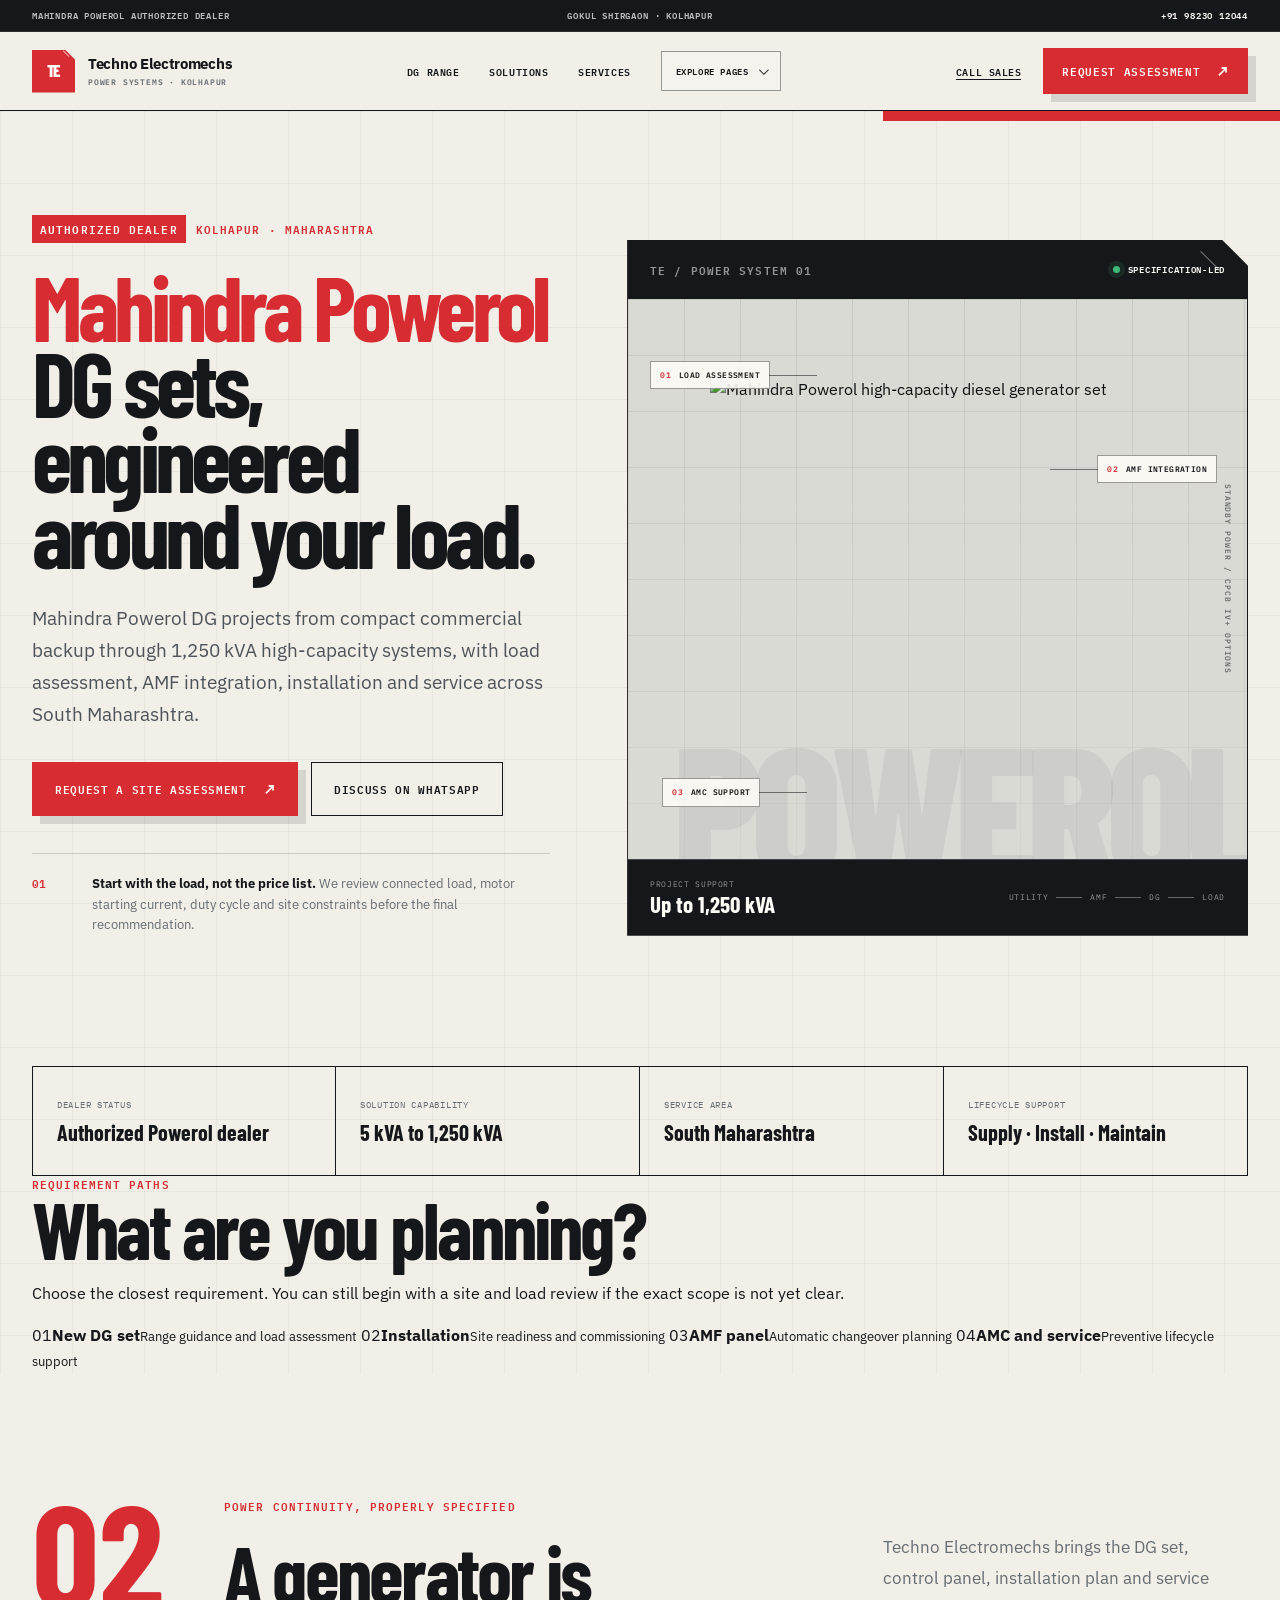
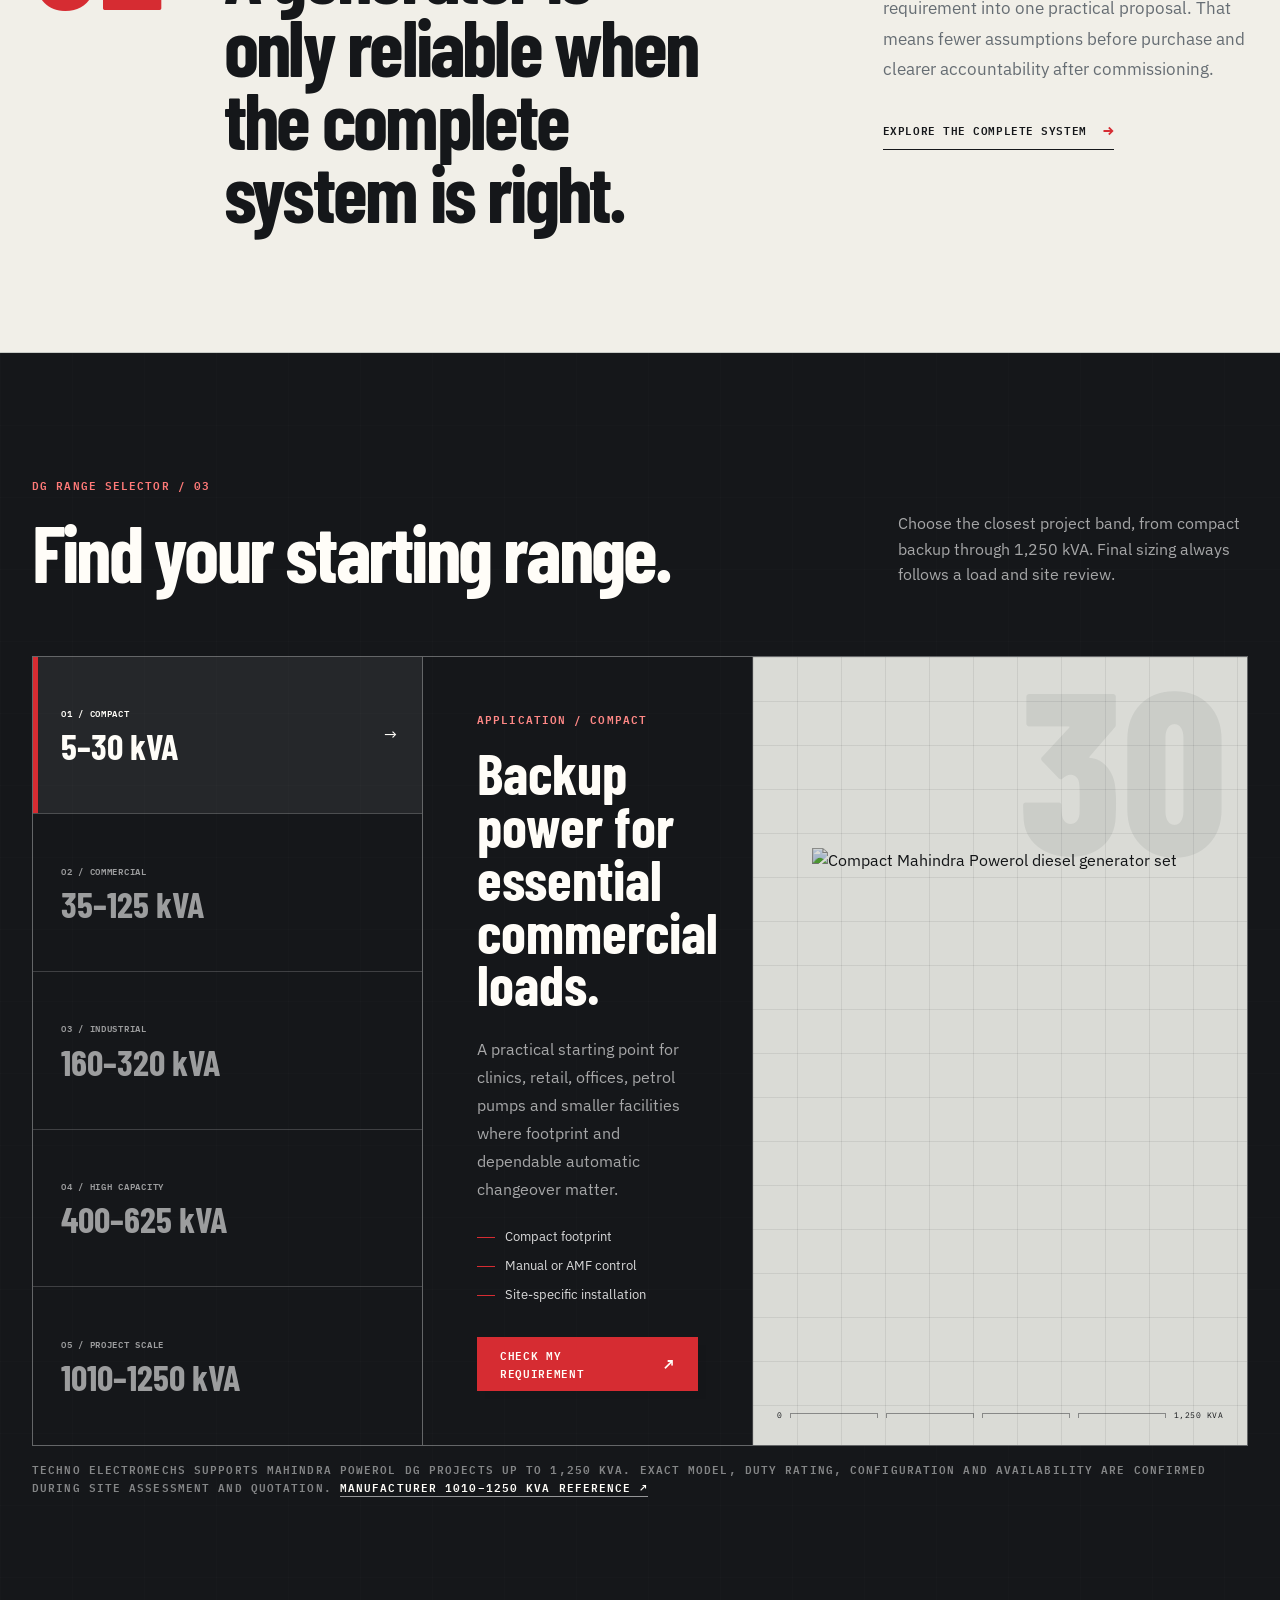
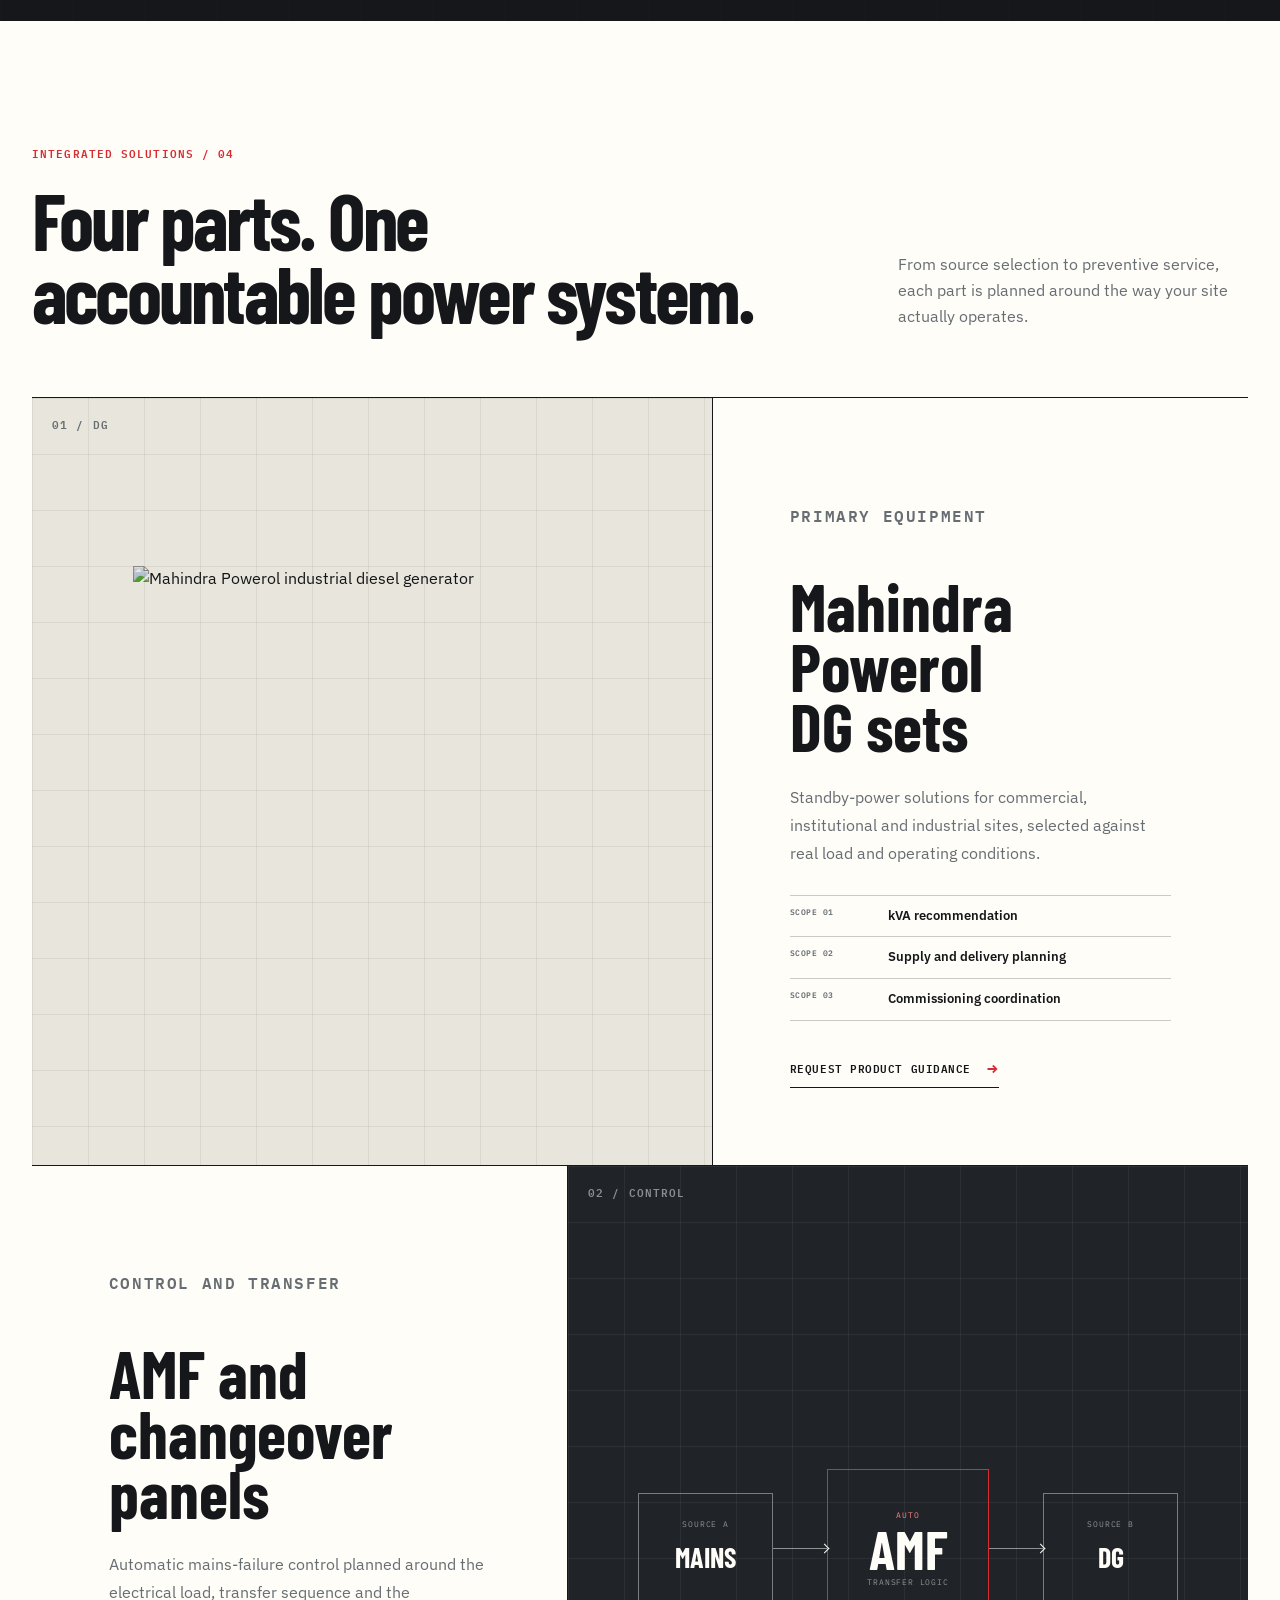
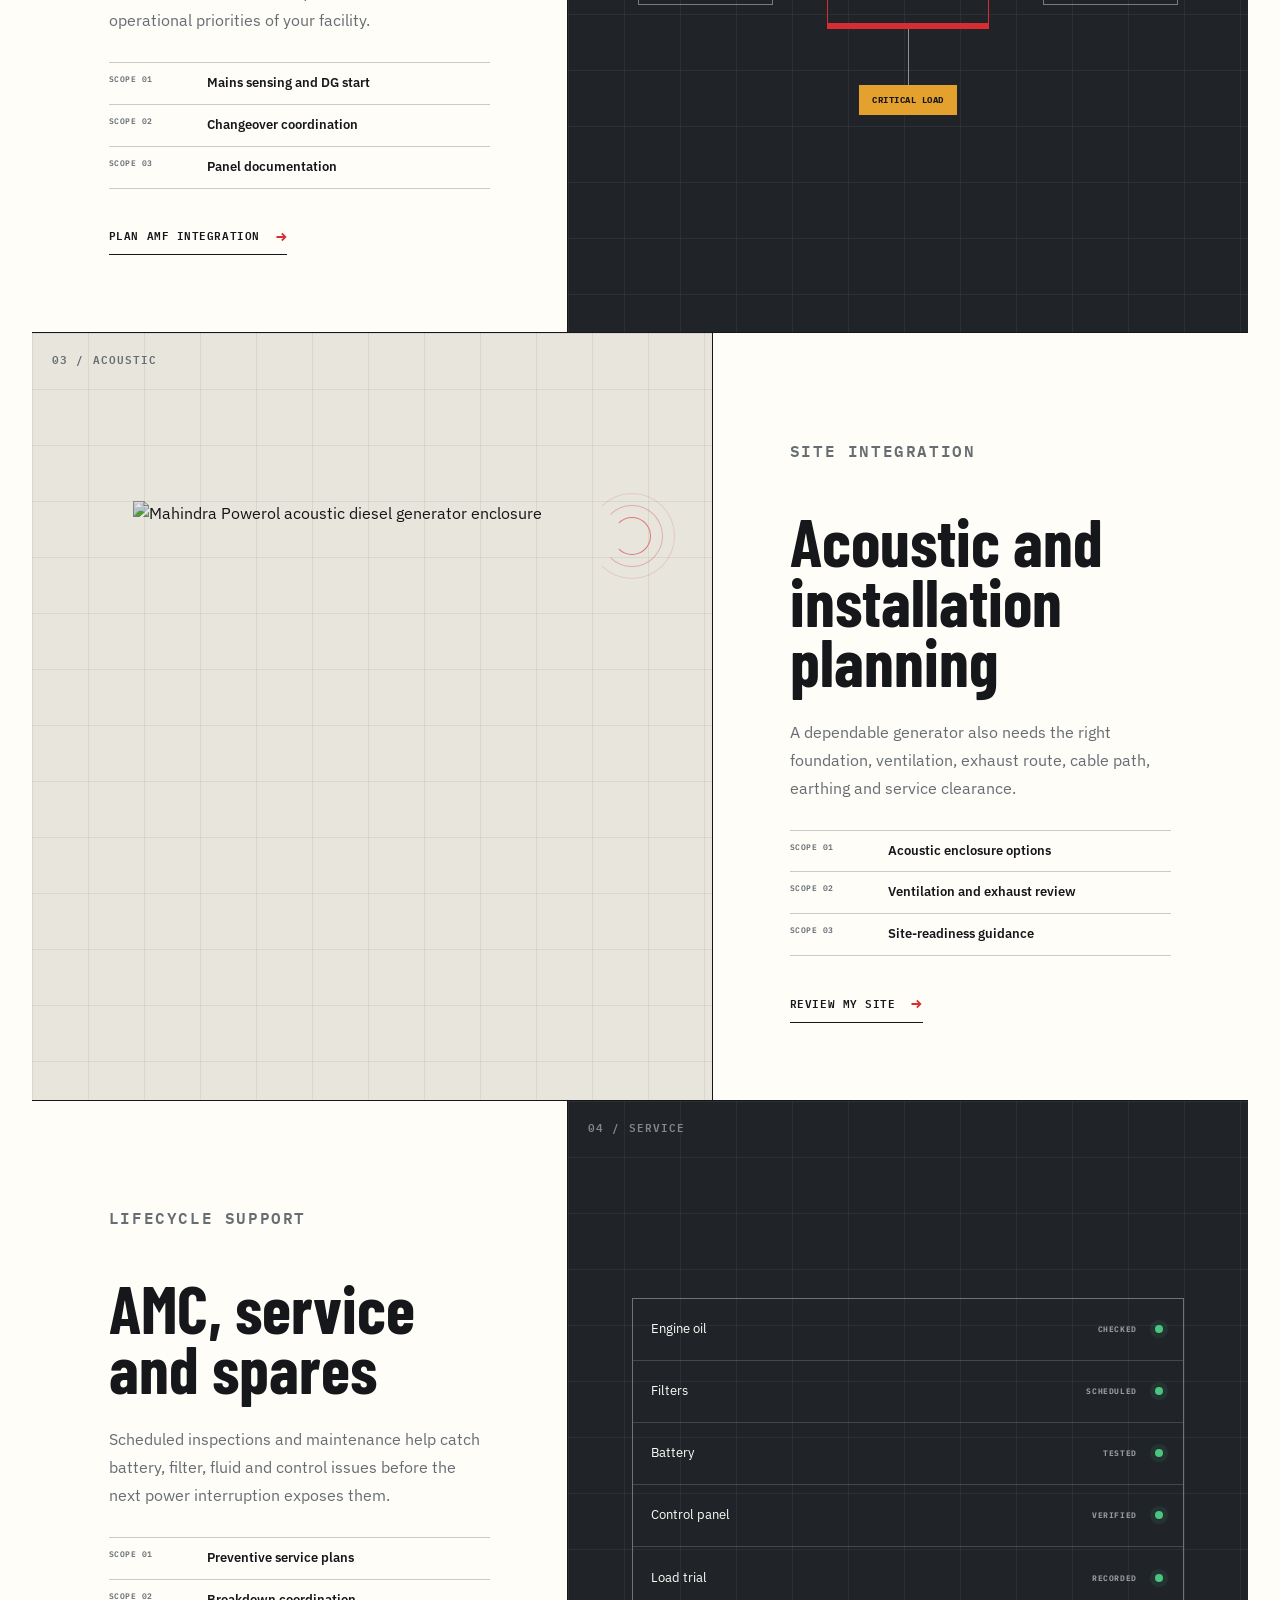
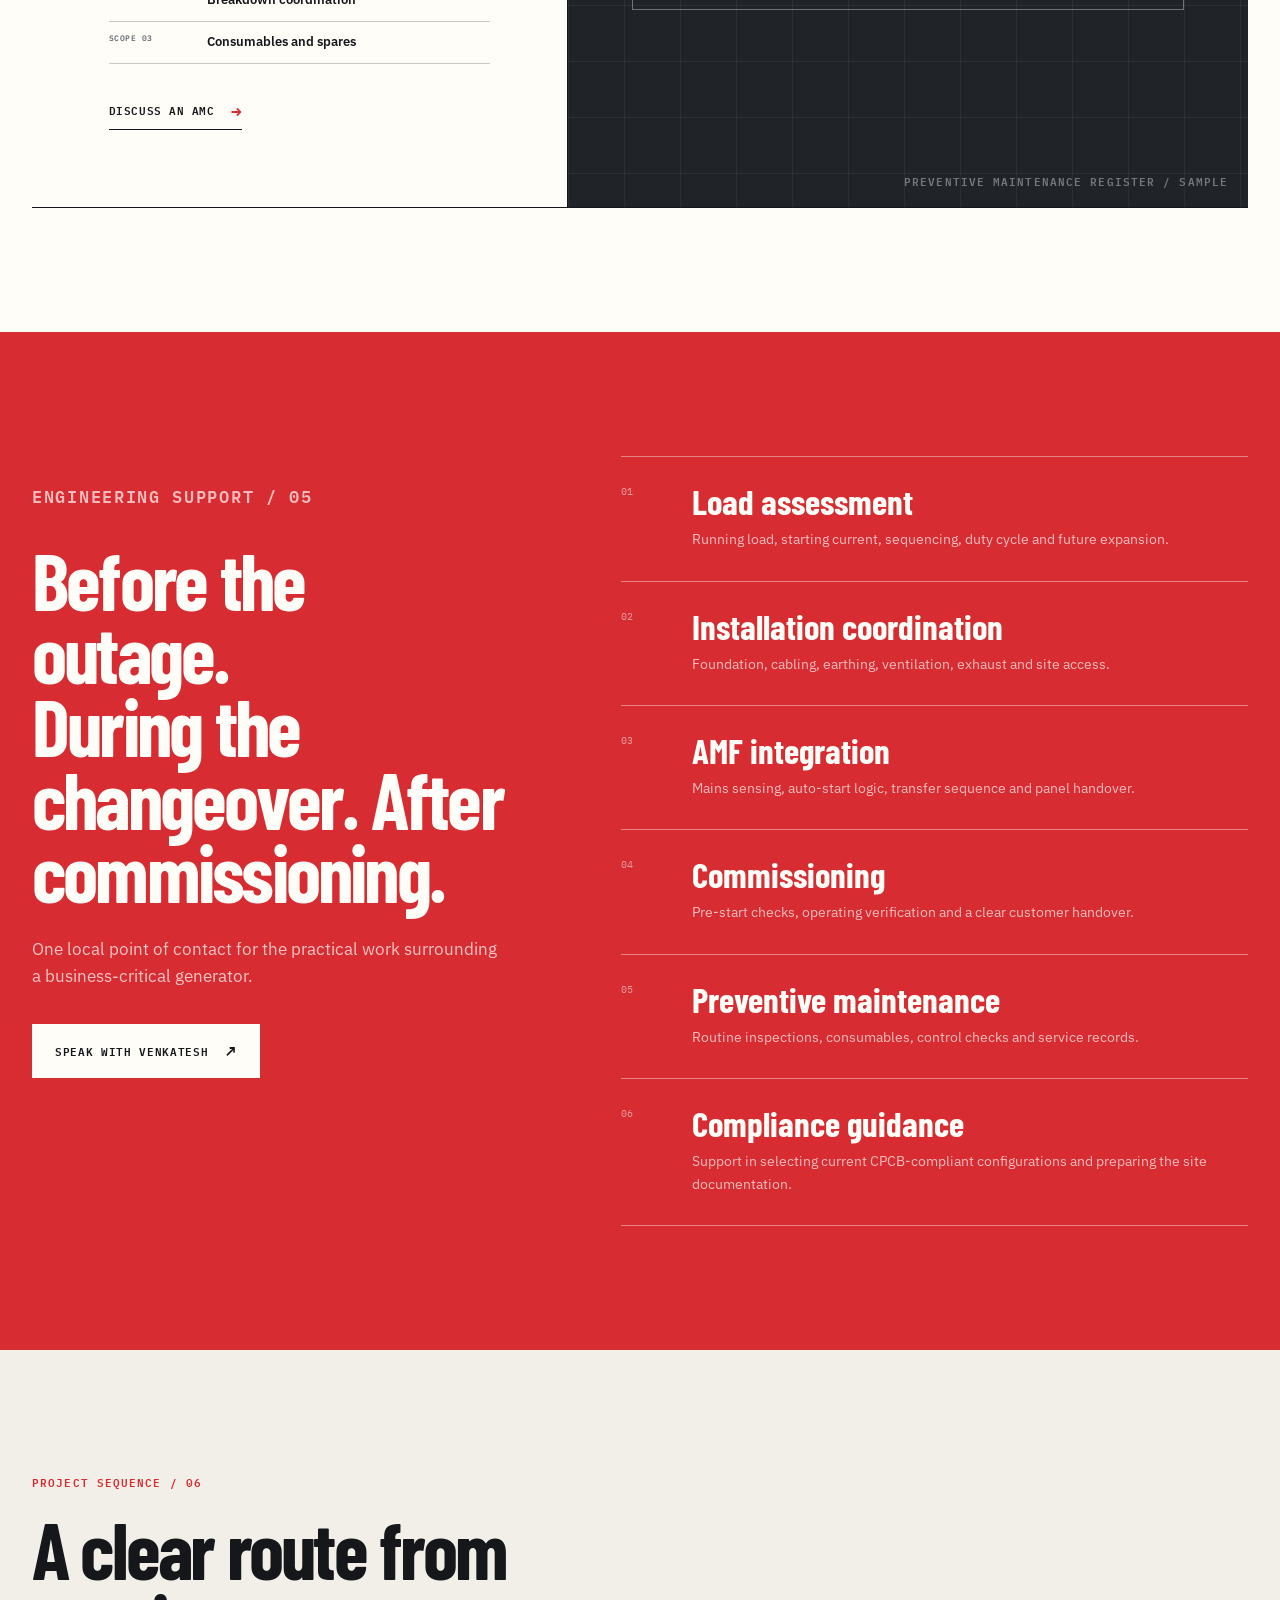
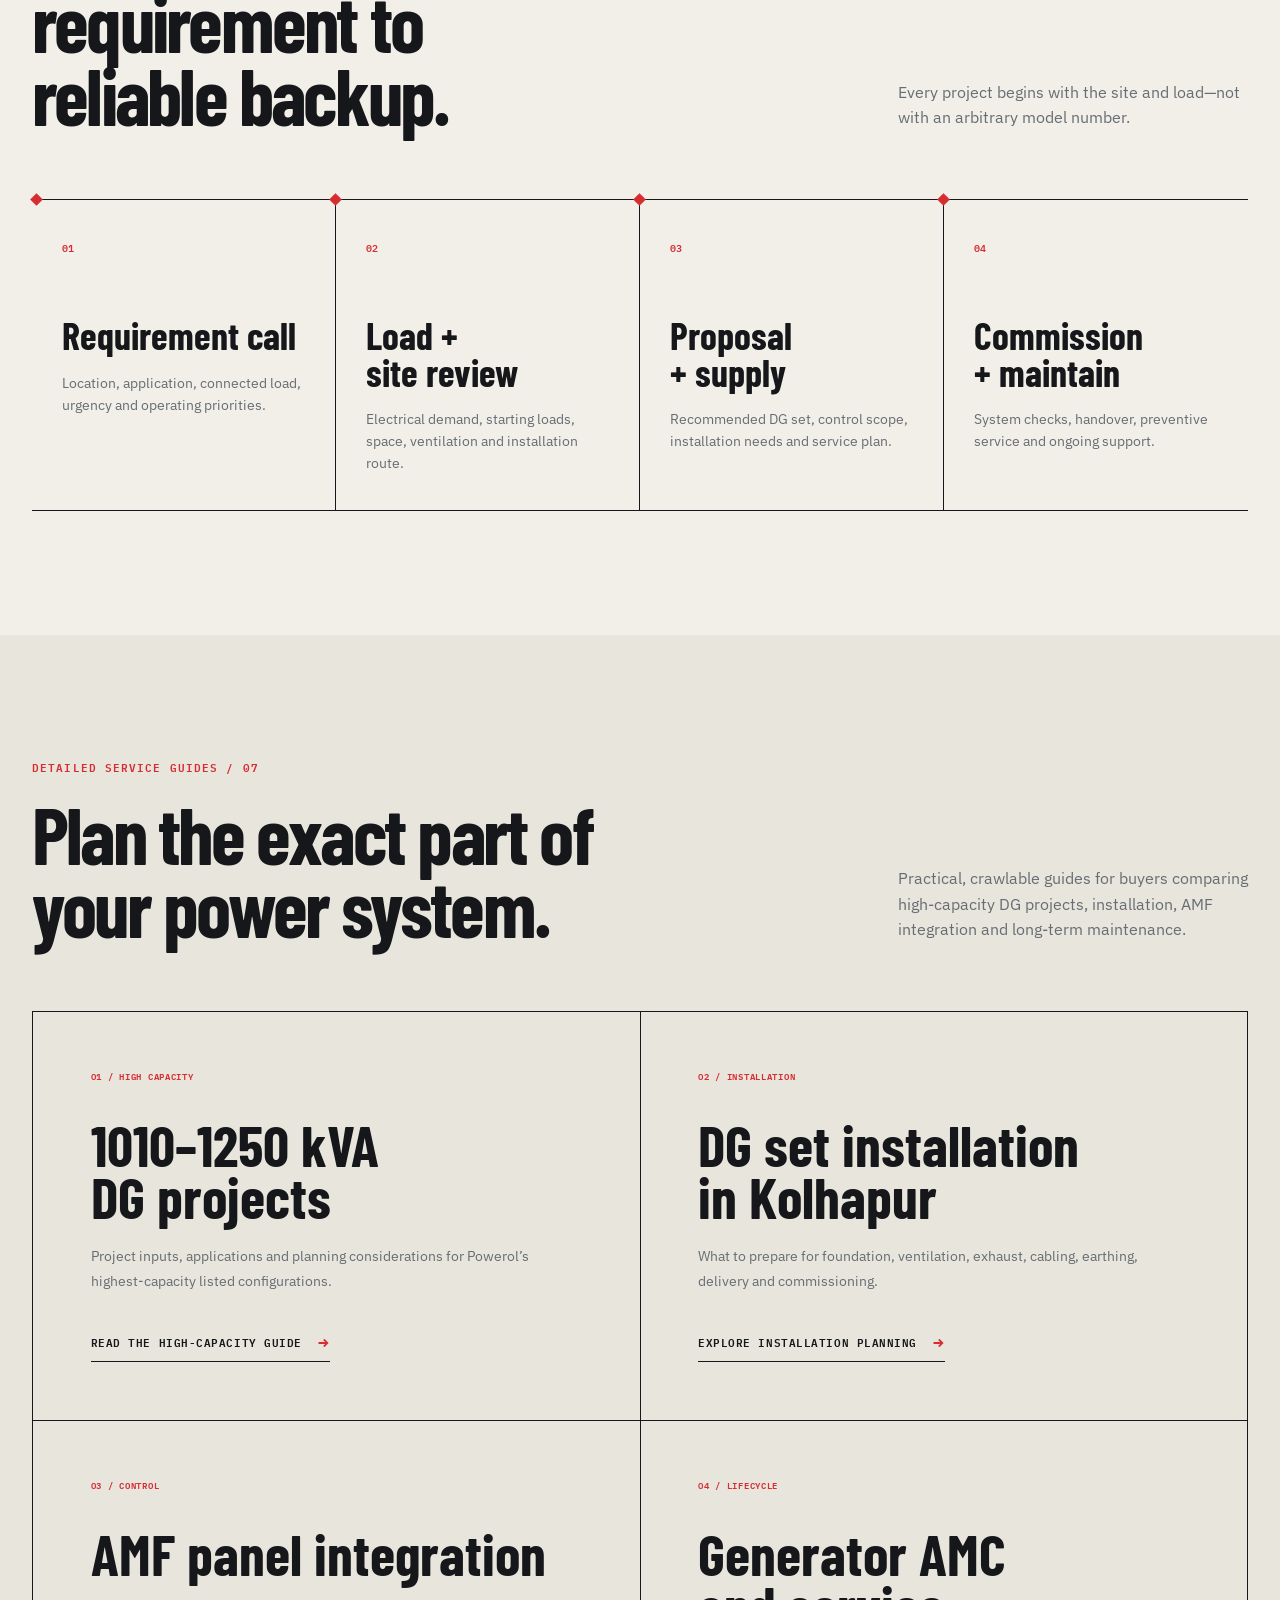
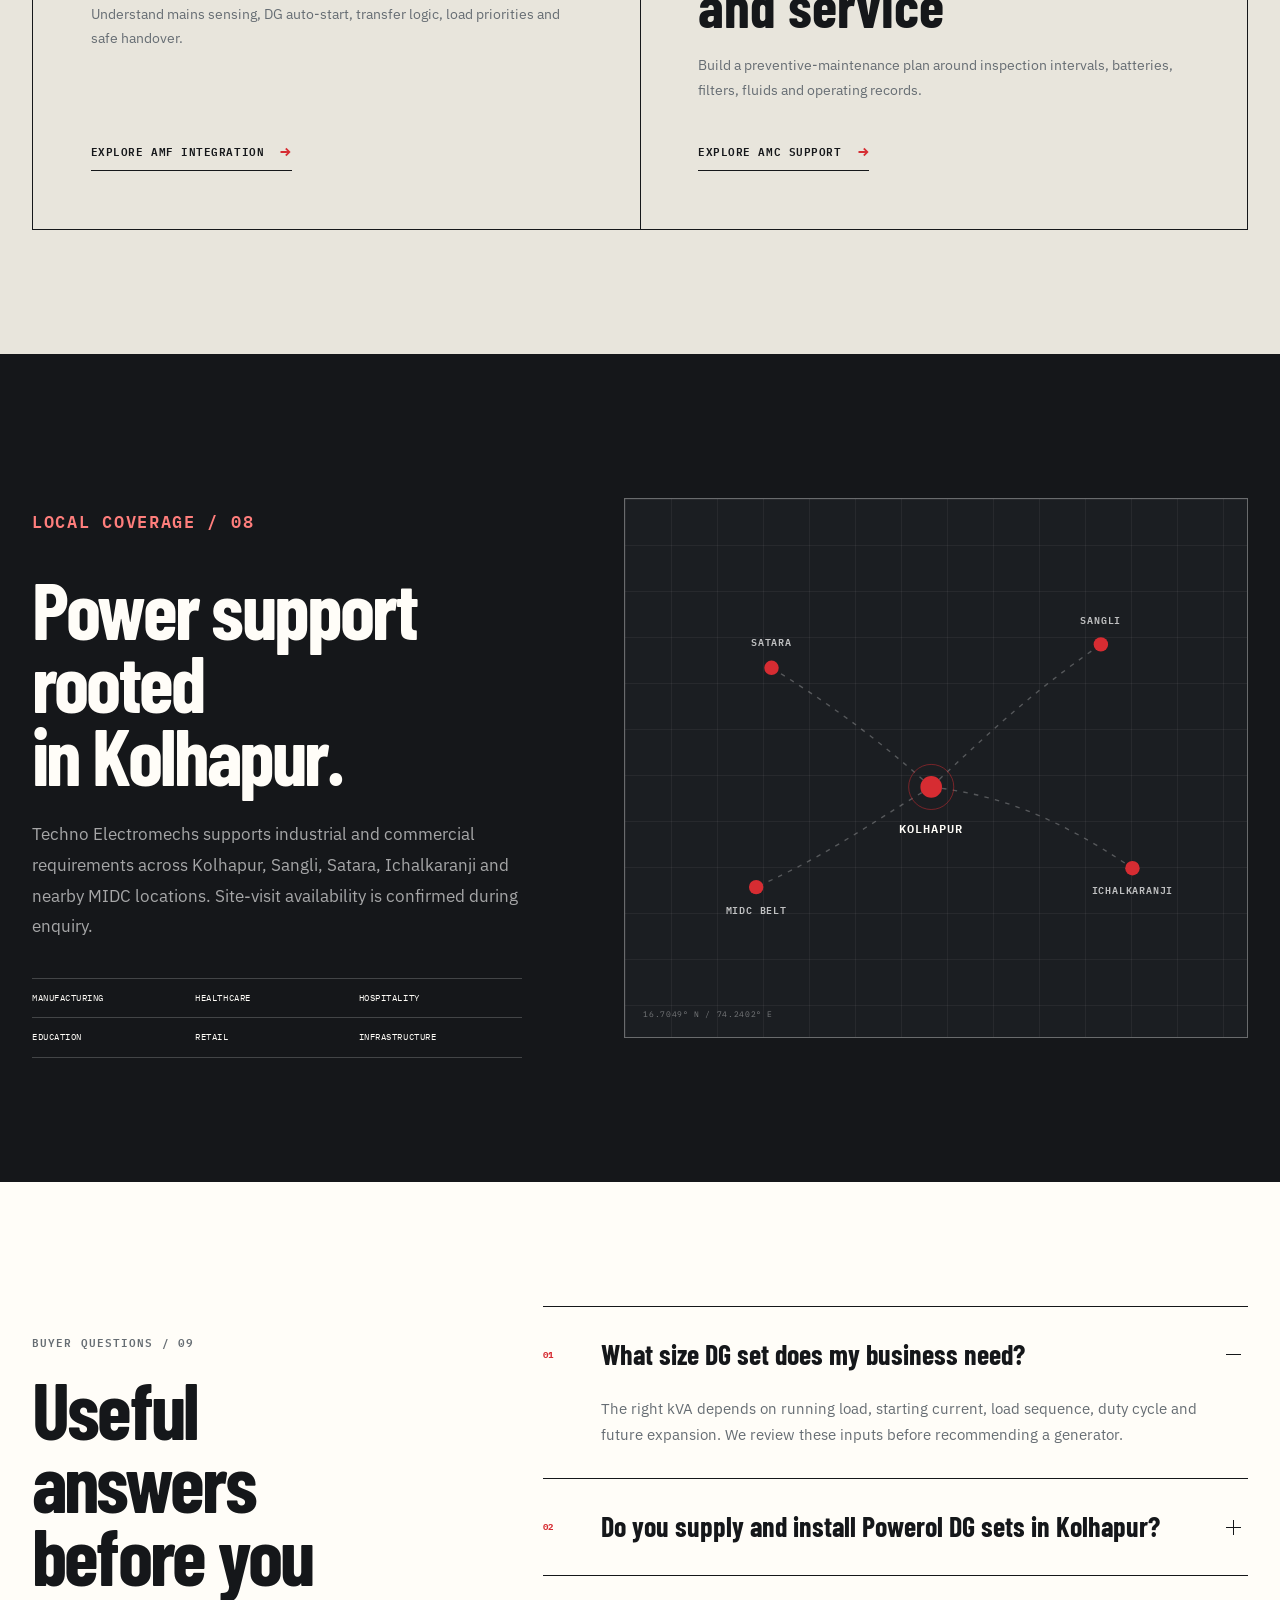
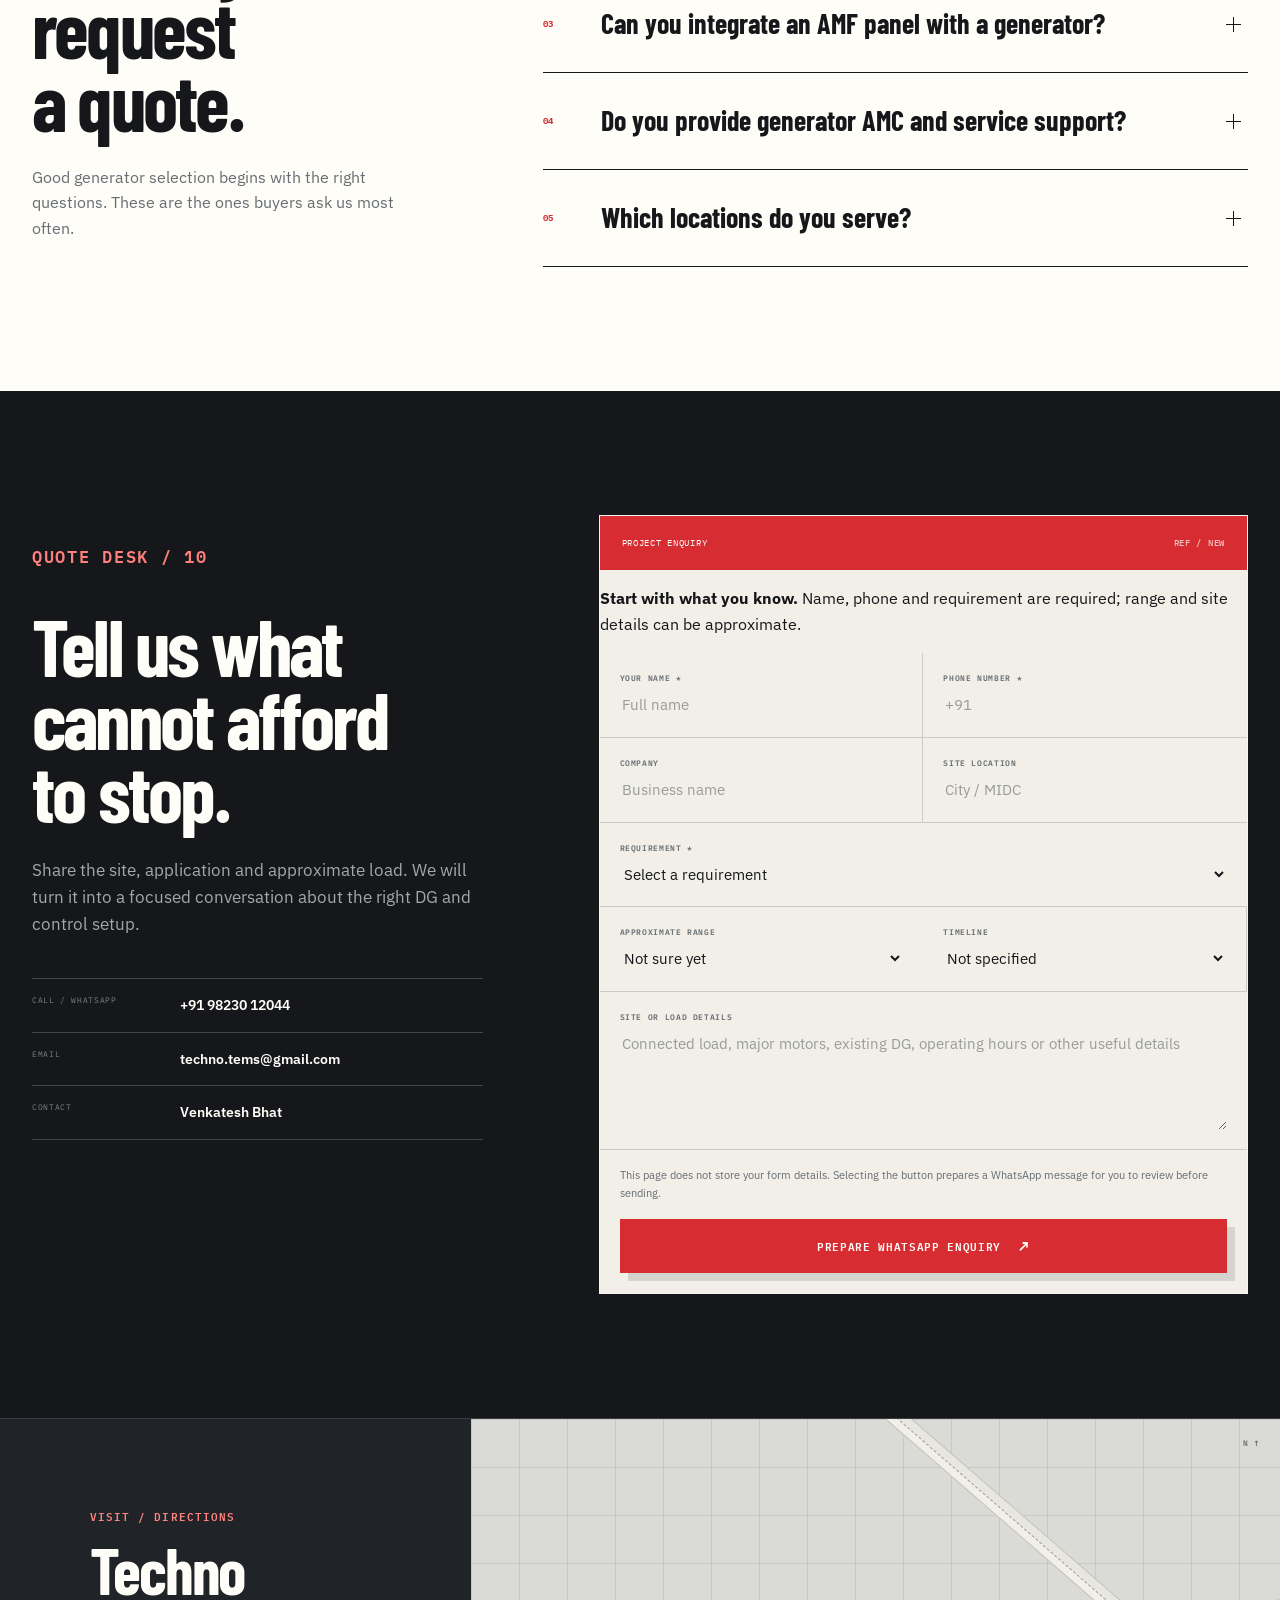
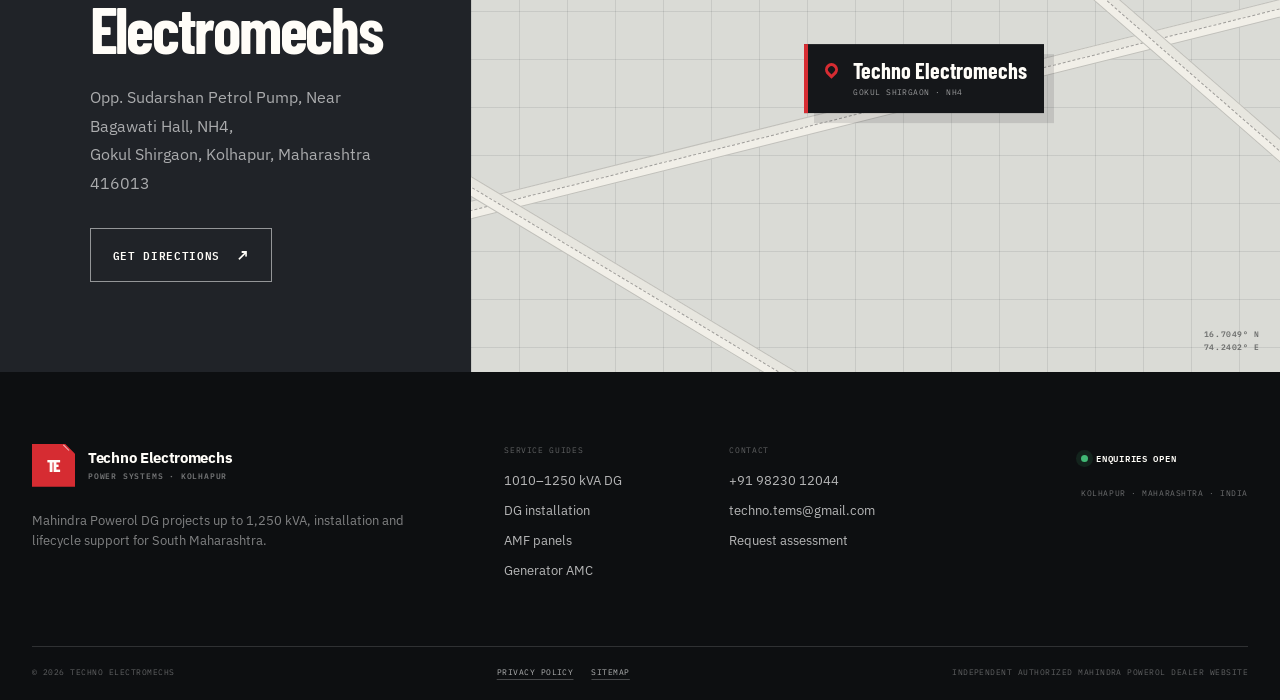
==== commit 40733c09: "Add files via upload" ====
--- a/index.html
+++ b/index.html
@@ -144,9 +144,9 @@
     </div>
   </header>
 
-  <div class="mobile-menu" id="mobileMenu" hidden>
+  <div class="mobile-menu" id="mobileMenu" role="dialog" aria-modal="true" aria-labelledby="mobileMenuTitle" hidden>
     <div class="mobile-menu__top">
-      <span class="mono-label">Navigation / 01</span>
+      <span class="mono-label" id="mobileMenuTitle">Navigation / 01</span>
       <button class="menu-close" id="menuClose" type="button" aria-label="Close navigation menu">Close <span aria-hidden="true">×</span></button>
     </div>
     <nav aria-label="Mobile navigation">
@@ -222,6 +222,20 @@
         <div><span>Service area</span><strong>South Maharashtra</strong></div>
         <div><span>Lifecycle support</span><strong>Supply · Install · Maintain</strong></div>
       </div>
+
+      <div class="decision-strip shell reveal" aria-labelledby="decisionTitle">
+        <div class="decision-strip__intro">
+          <p class="eyebrow">Requirement paths</p>
+          <h2 id="decisionTitle">What are you planning?</h2>
+          <p>Choose the closest requirement. You can still begin with a site and load review if the exact scope is not yet clear.</p>
+        </div>
+        <nav class="decision-grid" aria-label="Choose a power-system requirement">
+          <a href="#dg-range"><span>01</span><strong>New DG set</strong><small>Range guidance and load assessment</small></a>
+          <a href="dg-set-installation-kolhapur.html"><span>02</span><strong>Installation</strong><small>Site readiness and commissioning</small></a>
+          <a href="amf-panel-installation-kolhapur.html"><span>03</span><strong>AMF panel</strong><small>Automatic changeover planning</small></a>
+          <a href="generator-amc-service-kolhapur.html"><span>04</span><strong>AMC and service</strong><small>Preventive lifecycle support</small></a>
+        </nav>
+      </div>
     </section>
 
     <section class="intro-section section-pad">
@@ -249,20 +263,20 @@
         </div>
 
         <div class="range-console reveal">
-          <div class="range-choices" aria-label="Choose a generator range">
-            <button class="range-choice is-active" type="button" data-range="compact" aria-pressed="true">
+          <div class="range-choices" role="group" aria-label="Choose a generator range">
+            <button class="range-choice is-active" type="button" data-range="compact" aria-controls="rangePanel" aria-pressed="true">
               <span>01 / Compact</span><strong>5–30 kVA</strong><i aria-hidden="true">→</i>
             </button>
-            <button class="range-choice" type="button" data-range="commercial" aria-pressed="false">
+            <button class="range-choice" type="button" data-range="commercial" aria-controls="rangePanel" aria-pressed="false">
               <span>02 / Commercial</span><strong>35–125 kVA</strong><i aria-hidden="true">→</i>
             </button>
-            <button class="range-choice" type="button" data-range="industrial" aria-pressed="false">
+            <button class="range-choice" type="button" data-range="industrial" aria-controls="rangePanel" aria-pressed="false">
               <span>03 / Industrial</span><strong>160–320 kVA</strong><i aria-hidden="true">→</i>
             </button>
-            <button class="range-choice" type="button" data-range="heavy" aria-pressed="false">
+            <button class="range-choice" type="button" data-range="heavy" aria-controls="rangePanel" aria-pressed="false">
               <span>04 / High capacity</span><strong>400–625 kVA</strong><i aria-hidden="true">→</i>
             </button>
-            <button class="range-choice" type="button" data-range="project" aria-pressed="false">
+            <button class="range-choice" type="button" data-range="project" aria-controls="rangePanel" aria-pressed="false">
               <span>05 / Project scale</span><strong>1010–1250 kVA</strong><i aria-hidden="true">→</i>
             </button>
           </div>
@@ -538,8 +552,9 @@
           </div>
         </div>
 
-        <form class="quote-form reveal" id="quoteForm">
+        <form class="quote-form reveal" id="quoteForm" aria-describedby="quoteHelp quotePrivacy">
           <div class="form-head"><span>PROJECT ENQUIRY</span><strong>REF / NEW</strong></div>
+          <p class="form-instruction" id="quoteHelp"><strong>Start with what you know.</strong> Name, phone and requirement are required; range and site details can be approximate.</p>
           <div class="form-grid">
             <label>
               <span>Your name *</span>
@@ -595,8 +610,8 @@
               <textarea name="message" rows="4" placeholder="Connected load, major motors, existing DG, operating hours or other useful details"></textarea>
             </label>
           </div>
-          <p class="privacy-note">This page does not store your form details. Selecting the button prepares a WhatsApp message for you to review before sending.</p>
-          <button class="button button--primary button--submit" type="submit">Prepare WhatsApp enquiry <span aria-hidden="true">↗</span></button>
+          <p class="privacy-note" id="quotePrivacy">This page does not store your form details. Selecting the button prepares a WhatsApp message for you to review before sending.</p>
+          <button class="button button--primary button--submit" type="submit" aria-describedby="quotePrivacy">Prepare WhatsApp enquiry <span aria-hidden="true">↗</span></button>
         </form>
       </div>
     </section>
@@ -652,8 +667,9 @@
   </footer>
 
   <div class="mobile-actions" aria-label="Quick contact actions">
-    <a href="tel:+919823012044">Call now</a>
-    <a href="https://wa.me/919823012044?text=Hello%20Venkatesh%20Bhat%2C%20I%20need%20help%20with%20a%20DG%20set%20requirement." target="_blank" rel="noopener noreferrer">WhatsApp</a>
+    <a href="tel:+919823012044" aria-label="Call Techno Electromechs">Call</a>
+    <a href="https://wa.me/919823012044?text=Hello%20Venkatesh%20Bhat%2C%20I%20need%20help%20with%20a%20DG%20set%20requirement." target="_blank" rel="noopener noreferrer" aria-label="Discuss a requirement on WhatsApp">WhatsApp</a>
+    <a href="#contact">Assessment</a>
   </div>
 
   <div class="toast" id="toast" role="status" aria-live="polite"></div>
--- a/assets/styles.css
+++ b/assets/styles.css
@@ -0,0 +1,1818 @@
+:root {
+  --ink: #15171a;
+  --ink-soft: #202328;
+  --graphite: #2b2f34;
+  --steel: #666d73;
+  --steel-light: #92999d;
+  --paper: #f1efe8;
+  --paper-deep: #e8e5dc;
+  --white: #fffdf8;
+  --line: #c8cbc6;
+  --line-dark: rgba(255, 255, 255, 0.2);
+  --red: #d62c32;
+  --red-dark: #a91620;
+  --amber: #e4a12d;
+  --green: #2e8f57;
+  --display: "Barlow Condensed", "Arial Narrow", sans-serif;
+  --sans: "IBM Plex Sans", Arial, sans-serif;
+  --mono: "IBM Plex Mono", Consolas, monospace;
+  --max: 1380px;
+  --header-height: 78px;
+  --ease: cubic-bezier(.2, .75, .25, 1);
+}
+
+*, *::before, *::after { box-sizing: border-box; }
+
+html {
+  scroll-behavior: smooth;
+  scroll-padding-top: 120px;
+}
+
+body {
+  margin: 0;
+  color: var(--ink);
+  background: var(--paper);
+  font-family: var(--sans);
+  font-size: 16px;
+  line-height: 1.6;
+  text-rendering: optimizeLegibility;
+  -webkit-font-smoothing: antialiased;
+  overflow-x: hidden;
+}
+
+body.menu-open { overflow: hidden; }
+
+a { color: inherit; text-decoration: none; }
+img { display: block; max-width: 100%; }
+button, input, select, textarea { font: inherit; }
+button { cursor: pointer; }
+
+::selection { color: var(--white); background: var(--red); }
+
+:focus-visible {
+  outline: 3px solid var(--amber);
+  outline-offset: 4px;
+}
+
+.skip-link {
+  position: fixed;
+  left: 20px;
+  top: 16px;
+  z-index: 1000;
+  padding: 11px 16px;
+  color: var(--white);
+  background: var(--ink);
+  font-weight: 700;
+  transform: translateY(-150%);
+  transition: transform .2s ease;
+}
+
+.skip-link:focus { transform: translateY(0); }
+
+.scroll-progress {
+  position: fixed;
+  inset: 0 auto auto 0;
+  z-index: 1001;
+  width: 0;
+  height: 3px;
+  background: var(--red);
+  pointer-events: none;
+}
+
+.shell {
+  width: min(var(--max), calc(100% - 64px));
+  margin-inline: auto;
+}
+
+.section-pad { padding: 124px 0; }
+
+.eyebrow,
+.section-code,
+.mono-label,
+.system-code,
+.stage-id,
+.range-disclaimer,
+.visual-index,
+.register-note {
+  margin: 0;
+  font-family: var(--mono);
+  font-size: 11px;
+  font-weight: 600;
+  line-height: 1.45;
+  letter-spacing: .1em;
+  text-transform: uppercase;
+}
+
+.eyebrow,
+.section-code { color: var(--red); }
+
+.section-code {
+  display: flex;
+  align-items: center;
+  gap: 10px;
+}
+
+.section-code span {
+  padding: 6px 8px;
+  color: var(--white);
+  background: var(--red);
+}
+
+h1, h2, h3, p { overflow-wrap: break-word; }
+
+h1, h2, h3 {
+  margin: 0;
+  font-family: var(--display);
+  text-wrap: balance;
+}
+
+h2 {
+  font-size: clamp(52px, 6.2vw, 92px);
+  font-weight: 700;
+  line-height: .92;
+  letter-spacing: -.035em;
+}
+
+.button {
+  min-height: 54px;
+  display: inline-flex;
+  align-items: center;
+  justify-content: center;
+  gap: 18px;
+  padding: 0 22px;
+  border: 1px solid transparent;
+  border-radius: 0;
+  font-family: var(--mono);
+  font-size: 11px;
+  font-weight: 600;
+  letter-spacing: .06em;
+  text-transform: uppercase;
+  transition: color .22s var(--ease), background .22s var(--ease), border-color .22s var(--ease), transform .22s var(--ease);
+}
+
+.button:hover { transform: translateY(-2px); }
+.button span { font-size: 16px; line-height: 1; }
+
+.button--primary {
+  color: var(--white);
+  background: var(--red);
+  border-color: var(--red);
+  box-shadow: 8px 8px 0 rgba(21, 23, 26, .12);
+}
+
+.button--primary:hover { background: var(--red-dark); border-color: var(--red-dark); }
+
+.button--line {
+  color: var(--ink);
+  border-color: var(--ink);
+  background: transparent;
+}
+
+.button--line:hover { color: var(--white); background: var(--ink); }
+
+.button--line-dark {
+  color: var(--white);
+  border-color: rgba(255,255,255,.52);
+  background: transparent;
+}
+
+.button--line-dark:hover { color: var(--ink); background: var(--white); }
+
+.button--light {
+  color: var(--ink);
+  background: var(--white);
+  border-color: var(--white);
+}
+
+.button--light:hover { color: var(--white); background: transparent; }
+.button--small { min-height: 46px; padding-inline: 18px; }
+
+.arrow-link {
+  display: inline-flex;
+  align-items: center;
+  gap: 16px;
+  padding-bottom: 5px;
+  border-bottom: 1px solid currentColor;
+  font-family: var(--mono);
+  font-size: 11px;
+  font-weight: 600;
+  letter-spacing: .05em;
+  text-transform: uppercase;
+}
+
+.arrow-link span { color: var(--red); font-size: 18px; transition: transform .2s var(--ease); }
+.arrow-link:hover span { transform: translateX(5px); }
+
+/* Header */
+.site-header {
+  position: sticky;
+  top: 0;
+  z-index: 100;
+  background: rgba(241, 239, 232, .97);
+  border-bottom: 1px solid var(--ink);
+}
+
+.utility-bar {
+  color: rgba(255,255,255,.72);
+  background: var(--ink);
+  border-bottom: 1px solid rgba(255,255,255,.1);
+}
+
+.utility-inner {
+  min-height: 31px;
+  display: grid;
+  grid-template-columns: minmax(0, 1fr) auto minmax(0, 1fr);
+  align-items: center;
+  gap: 20px;
+  font-family: var(--mono);
+  font-size: 9px;
+  font-weight: 600;
+  letter-spacing: .09em;
+  text-transform: uppercase;
+}
+
+.utility-inner > span:first-child {
+  min-width: 0;
+  overflow: hidden;
+  text-overflow: ellipsis;
+  white-space: nowrap;
+}
+
+.utility-inner .utility-location { justify-self: center; }
+.utility-inner a { justify-self: end; color: var(--white); }
+
+.nav-row {
+  min-height: var(--header-height);
+  display: flex;
+  align-items: center;
+  justify-content: space-between;
+  gap: 28px;
+}
+
+.brand {
+  flex: 0 0 auto;
+  display: inline-flex;
+  align-items: center;
+  gap: 13px;
+}
+
+.brand-mark {
+  width: 43px;
+  height: 43px;
+  display: grid;
+  place-items: center;
+  color: var(--white);
+  background: var(--red);
+  position: relative;
+  clip-path: polygon(0 0, calc(100% - 10px) 0, 100% 10px, 100% 100%, 0 100%);
+}
+
+.brand-mark::after {
+  content: "";
+  position: absolute;
+  top: 6px;
+  right: 6px;
+  width: 8px;
+  height: 1px;
+  background: rgba(255,255,255,.72);
+  transform: rotate(45deg);
+  transform-origin: right center;
+}
+
+.brand-mark span {
+  font-family: var(--display);
+  font-size: 17px;
+  font-weight: 800;
+  letter-spacing: -.06em;
+}
+
+.brand-copy { display: grid; line-height: 1.05; }
+.brand-copy strong { font-size: 15px; letter-spacing: -.02em; }
+.brand-copy small {
+  margin-top: 6px;
+  color: var(--steel);
+  font-family: var(--mono);
+  font-size: 8px;
+  font-weight: 600;
+  letter-spacing: .1em;
+  text-transform: uppercase;
+}
+
+.desktop-nav { display: flex; align-items: center; gap: 30px; }
+
+.desktop-nav > a,
+.text-action {
+  position: relative;
+  font-family: var(--mono);
+  font-size: 10px;
+  font-weight: 600;
+  letter-spacing: .055em;
+  text-transform: uppercase;
+}
+
+.desktop-nav > a::after {
+  content: "";
+  position: absolute;
+  left: 0;
+  right: 100%;
+  bottom: -9px;
+  height: 2px;
+  background: var(--red);
+  transition: right .22s var(--ease);
+}
+
+.desktop-nav > a:hover::after,
+.desktop-nav > a.is-active::after { right: 0; }
+
+/* Cross-page navigation */
+.page-menu { position: relative; z-index: 60; }
+
+.page-menu summary {
+  min-height: 40px;
+  display: inline-flex;
+  align-items: center;
+  gap: 11px;
+  padding: 0 14px;
+  color: var(--ink);
+  background: rgba(255,255,255,.28);
+  border: 1px solid rgba(21,23,26,.42);
+  cursor: pointer;
+  list-style: none;
+  transition: color .2s var(--ease), background .2s var(--ease), border-color .2s var(--ease);
+}
+
+.page-menu summary::-webkit-details-marker { display: none; }
+.page-menu summary > span:first-child { font-family: var(--mono); font-size: 9px; font-weight: 600; letter-spacing: .065em; text-transform: uppercase; }
+
+.page-menu__chevron {
+  width: 7px;
+  height: 7px;
+  border-right: 1px solid currentColor;
+  border-bottom: 1px solid currentColor;
+  transform: rotate(45deg) translateY(-2px);
+  transition: transform .2s var(--ease);
+}
+
+.page-menu summary:hover,
+.page-menu[open] summary { color: var(--white); background: var(--ink); border-color: var(--ink); }
+.page-menu[open] .page-menu__chevron { transform: rotate(225deg) translate(-1px, -1px); }
+
+.page-menu__panel {
+  width: min(590px, calc(100vw - 40px));
+  position: absolute;
+  top: calc(100% + 13px);
+  right: 0;
+  color: var(--ink);
+  background: var(--white);
+  border: 1px solid var(--ink);
+  box-shadow: 12px 12px 0 rgba(21,23,26,.13);
+  animation: page-menu-in .18s var(--ease) both;
+}
+
+.page-menu__panel::before { content: ""; position: absolute; top: -1px; right: -1px; width: 112px; height: 5px; background: var(--red); }
+
+@keyframes page-menu-in {
+  from { opacity: 0; transform: translateY(-8px); }
+  to { opacity: 1; transform: translateY(0); }
+}
+
+.page-menu__head { padding: 25px 28px 22px; background: var(--paper); border-bottom: 1px solid var(--ink); }
+.page-menu__head > span { color: var(--red); font-family: var(--mono); font-size: 8px; font-weight: 600; letter-spacing: .08em; text-transform: uppercase; }
+.page-menu__head strong { display: block; margin-top: 9px; font-family: var(--display); font-size: 35px; line-height: .95; }
+.page-menu__head p { margin: 9px 0 0; color: var(--steel); font-size: 13px; }
+
+.page-menu__links { display: grid; grid-template-columns: 1fr 1fr; }
+.page-menu__link {
+  min-height: 96px;
+  display: grid;
+  grid-template-columns: 28px minmax(0, 1fr) auto;
+  gap: 12px;
+  align-items: center;
+  padding: 17px 18px;
+  border-bottom: 1px solid var(--line);
+  transition: color .18s var(--ease), background .18s var(--ease);
+}
+
+.page-menu__link--home { min-height: 72px; grid-column: 1 / -1; }
+.page-menu__link:nth-child(2), .page-menu__link:nth-child(4) { border-right: 1px solid var(--line); }
+.page-menu__link:hover { color: var(--white); background: var(--ink); }
+.page-menu__link[aria-current="page"] { background: var(--paper-deep); box-shadow: inset 5px 0 0 var(--red); }
+.page-menu__link[aria-current="page"] .page-menu__index { color: var(--red); }
+.page-menu__index { align-self: start; padding-top: 2px; color: var(--red); font-family: var(--mono); font-size: 8px; font-weight: 600; letter-spacing: .06em; }
+.page-menu__link > span:nth-child(2) { min-width: 0; display: grid; gap: 4px; }
+.page-menu__link strong { font-family: var(--display); font-size: 22px; line-height: .95; }
+.page-menu__link small { color: var(--steel); font-size: 11px; line-height: 1.35; }
+.page-menu__link:hover small { color: rgba(255,255,255,.58); }
+.page-menu__arrow { color: var(--red); font-size: 16px; transition: transform .18s var(--ease); }
+.page-menu__link:hover .page-menu__arrow { transform: translate(3px, -3px); }
+
+.page-menu__foot {
+  min-height: 46px;
+  display: flex;
+  align-items: center;
+  justify-content: space-between;
+  gap: 18px;
+  padding: 0 20px;
+  color: rgba(255,255,255,.68);
+  background: var(--ink);
+  font-family: var(--mono);
+  font-size: 8px;
+  font-weight: 600;
+  letter-spacing: .06em;
+  text-transform: uppercase;
+}
+
+.page-menu__foot a:hover { color: var(--white); }
+.page-menu__foot a[aria-current="page"] { color: var(--white); text-decoration: underline; text-underline-offset: 4px; }
+
+.nav-actions { display: flex; align-items: center; gap: 22px; }
+.text-action { border-bottom: 1px solid var(--ink); }
+
+.menu-toggle {
+  width: 48px;
+  height: 48px;
+  display: none;
+  border: 1px solid var(--ink);
+  color: var(--ink);
+  background: transparent;
+}
+
+.menu-toggle span {
+  width: 20px;
+  height: 2px;
+  display: block;
+  margin: 5px auto;
+  background: currentColor;
+}
+
+.mobile-menu {
+  position: fixed;
+  inset: 0;
+  z-index: 300;
+  padding: 28px clamp(24px, 6vw, 72px) 34px;
+  color: var(--white);
+  background: var(--ink);
+  overflow-y: auto;
+  opacity: 0;
+  transform: translateY(-24px);
+  transition: opacity .25s var(--ease), transform .25s var(--ease);
+}
+
+.mobile-menu.is-open { opacity: 1; transform: translateY(0); }
+
+.mobile-menu__top {
+  display: flex;
+  justify-content: space-between;
+  align-items: center;
+  padding-bottom: 24px;
+  border-bottom: 1px solid var(--line-dark);
+  color: rgba(255,255,255,.62);
+}
+
+.menu-close {
+  display: inline-flex;
+  align-items: center;
+  gap: 10px;
+  border: 0;
+  color: var(--white);
+  background: transparent;
+  font-family: var(--mono);
+  font-size: 10px;
+  letter-spacing: .08em;
+  text-transform: uppercase;
+}
+
+.menu-close span { font-size: 24px; line-height: 1; }
+
+.mobile-menu nav { display: grid; margin-top: 34px; }
+
+.mobile-menu nav a {
+  display: flex;
+  align-items: baseline;
+  gap: 24px;
+  padding: 15px 0;
+  border-bottom: 1px solid var(--line-dark);
+  font-family: var(--display);
+  font-size: clamp(40px, 10vw, 72px);
+  font-weight: 700;
+  line-height: .95;
+}
+
+.mobile-menu nav a span {
+  color: var(--red);
+  font-family: var(--mono);
+  font-size: 10px;
+  letter-spacing: .08em;
+}
+
+.mobile-menu__contact {
+  display: flex;
+  justify-content: space-between;
+  gap: 20px;
+  margin-top: 36px;
+  color: rgba(255,255,255,.62);
+  font-family: var(--mono);
+  font-size: 10px;
+  letter-spacing: .06em;
+  text-transform: uppercase;
+}
+
+.mobile-menu__contact a { color: var(--white); }
+
+.mobile-menu__pages { margin-top: 38px; }
+.mobile-menu__pages > .mono-label { color: rgba(255,255,255,.48); }
+.mobile-page-grid { display: grid; grid-template-columns: 1fr 1fr; margin-top: 15px; border-top: 1px solid var(--line-dark); border-left: 1px solid var(--line-dark); }
+.mobile-page-grid a { min-height: 92px; position: relative; display: grid; align-content: center; gap: 4px; padding: 16px 44px 16px 17px; border-right: 1px solid var(--line-dark); border-bottom: 1px solid var(--line-dark); }
+.mobile-page-grid a:hover { background: var(--red); }
+.mobile-page-grid span { font-family: var(--display); font-size: 23px; font-weight: 700; line-height: 1; }
+.mobile-page-grid small { color: rgba(255,255,255,.5); font-size: 11px; }
+.mobile-page-grid i { position: absolute; top: 15px; right: 15px; color: var(--red); font-family: var(--mono); font-size: 13px; font-style: normal; }
+.mobile-page-grid a:hover i { color: var(--white); }
+
+/* Hero */
+.hero {
+  position: relative;
+  padding: 76px 0 0;
+  background-color: var(--paper);
+  background-image:
+    linear-gradient(rgba(21, 23, 26, .045) 1px, transparent 1px),
+    linear-gradient(90deg, rgba(21, 23, 26, .045) 1px, transparent 1px);
+  background-size: 72px 72px;
+  overflow: hidden;
+}
+
+.hero::before {
+  content: "";
+  position: absolute;
+  width: 31vw;
+  height: 10px;
+  top: 0;
+  right: 0;
+  background: var(--red);
+}
+
+.hero-grid {
+  display: grid;
+  grid-template-columns: minmax(0, .91fr) minmax(550px, 1.09fr);
+  align-items: center;
+  gap: clamp(52px, 6vw, 98px);
+}
+
+.hero-copy { padding: 28px 0 52px; }
+.hero-copy { min-width: 0; }
+
+.hero h1 {
+  margin-top: 25px;
+  max-width: 800px;
+  font-size: clamp(68px, 7.2vw, 112px);
+  font-weight: 700;
+  line-height: .82;
+  letter-spacing: -.052em;
+}
+
+.hero h1 span { display: block; }
+.hero h1 span:first-child { color: var(--red); }
+
+.hero-lead {
+  max-width: 680px;
+  margin: 33px 0 0;
+  color: #4d5359;
+  font-size: clamp(16px, 1.45vw, 19px);
+  line-height: 1.72;
+}
+
+.hero-actions { display: flex; flex-wrap: wrap; gap: 13px; margin-top: 31px; }
+
+.hero-note {
+  max-width: 650px;
+  display: grid;
+  grid-template-columns: 44px 1fr;
+  gap: 16px;
+  margin-top: 37px;
+  padding-top: 20px;
+  border-top: 1px solid var(--line);
+}
+
+.hero-note__number {
+  color: var(--red);
+  font-family: var(--mono);
+  font-size: 11px;
+  font-weight: 600;
+}
+
+.hero-note p { margin: 0; color: var(--steel); font-size: 13px; line-height: 1.6; }
+.hero-note strong { color: var(--ink); }
+
+.power-stage {
+  position: relative;
+  margin: 0;
+  color: var(--white);
+  background: var(--ink);
+  border: 1px solid var(--ink);
+  box-shadow: 22px 22px 0 rgba(21,23,26,.09);
+  clip-path: polygon(0 0, calc(100% - 26px) 0, 100% 26px, 100% 100%, 0 100%);
+}
+
+.power-stage::after {
+  content: "";
+  position: absolute;
+  right: 0;
+  top: 0;
+  width: 27px;
+  height: 27px;
+  border-left: 1px solid rgba(255,255,255,.42);
+  transform: rotate(-45deg) translate(-8px, -12px);
+}
+
+.stage-head,
+.stage-foot {
+  min-height: 58px;
+  display: flex;
+  align-items: center;
+  justify-content: space-between;
+  gap: 20px;
+  padding: 0 22px;
+}
+
+.stage-id { color: rgba(255,255,255,.55); }
+
+.live-mark {
+  display: inline-flex;
+  align-items: center;
+  gap: 8px;
+  font-family: var(--mono);
+  font-size: 9px;
+  font-weight: 600;
+  letter-spacing: .08em;
+  text-transform: uppercase;
+}
+
+.live-mark i {
+  width: 7px;
+  height: 7px;
+  border-radius: 50%;
+  background: #41b875;
+  box-shadow: 0 0 0 5px rgba(65,184,117,.12);
+}
+
+.stage-canvas {
+  min-height: 560px;
+  position: relative;
+  display: grid;
+  place-items: center;
+  padding: 64px 56px 48px;
+  color: var(--ink);
+  background: #d9dad4;
+  overflow: hidden;
+}
+
+.stage-grid {
+  position: absolute;
+  inset: 0;
+  background-image:
+    linear-gradient(rgba(21,23,26,.09) 1px, transparent 1px),
+    linear-gradient(90deg, rgba(21,23,26,.09) 1px, transparent 1px);
+  background-size: 56px 56px;
+  mask-image: linear-gradient(to bottom, #000, rgba(0,0,0,.35));
+}
+
+.stage-canvas::before {
+  content: "POWEROL";
+  position: absolute;
+  right: -10px;
+  bottom: -42px;
+  color: rgba(21,23,26,.06);
+  font-family: var(--display);
+  font-size: 190px;
+  font-weight: 800;
+  line-height: 1;
+  letter-spacing: -.06em;
+}
+
+.stage-canvas img {
+  position: relative;
+  z-index: 2;
+  width: 92%;
+  max-height: 420px;
+  object-fit: contain;
+  mix-blend-mode: multiply;
+  filter: contrast(1.05) saturate(.95);
+}
+
+.vertical-spec {
+  position: absolute;
+  z-index: 3;
+  right: 13px;
+  top: 50%;
+  color: rgba(21,23,26,.54);
+  font-family: var(--mono);
+  font-size: 8px;
+  font-weight: 600;
+  letter-spacing: .12em;
+  writing-mode: vertical-rl;
+  transform: translateY(-50%);
+}
+
+.callout {
+  position: absolute;
+  z-index: 5;
+  display: flex;
+  align-items: center;
+  gap: 8px;
+  padding: 7px 9px;
+  color: var(--ink);
+  background: rgba(255,253,248,.88);
+  border: 1px solid rgba(21,23,26,.42);
+  font-family: var(--mono);
+  font-size: 8px;
+  font-weight: 600;
+  letter-spacing: .05em;
+  text-transform: uppercase;
+}
+
+.callout::after {
+  content: "";
+  position: absolute;
+  width: 48px;
+  height: 1px;
+  background: rgba(21,23,26,.54);
+}
+
+.callout span { color: var(--red); }
+.callout--a { left: 22px; top: 62px; }
+.callout--a::after { left: 100%; top: 50%; }
+.callout--b { right: 30px; top: 156px; }
+.callout--b::after { right: 100%; top: 50%; }
+.callout--c { left: 34px; bottom: 52px; }
+.callout--c::after { left: 100%; top: 50%; }
+
+.stage-foot { min-height: 76px; border-top: 1px solid var(--line-dark); }
+.stage-foot > div:first-child { display: grid; }
+.stage-foot span { color: rgba(255,255,255,.55); font-family: var(--mono); font-size: 8px; letter-spacing: .08em; text-transform: uppercase; }
+.stage-foot strong { margin-top: 2px; font-family: var(--display); font-size: 23px; line-height: 1; }
+
+.single-line-diagram { display: flex; align-items: center; gap: 8px; }
+.single-line-diagram i { width: 26px; height: 1px; background: rgba(255,255,255,.34); }
+
+.proof-rail {
+  display: grid;
+  grid-template-columns: repeat(4, 1fr);
+  margin-top: 78px;
+  border-top: 1px solid var(--ink);
+  border-bottom: 1px solid var(--ink);
+}
+
+.proof-rail > div {
+  min-height: 108px;
+  display: grid;
+  align-content: center;
+  gap: 7px;
+  padding: 20px 24px;
+  border-right: 1px solid var(--ink);
+}
+
+.proof-rail > div:first-child { border-left: 1px solid var(--ink); }
+.proof-rail span { color: var(--steel); font-family: var(--mono); font-size: 9px; letter-spacing: .08em; text-transform: uppercase; }
+.proof-rail strong { font-family: var(--display); font-size: 22px; line-height: 1.1; }
+
+/* Intro and shared headings */
+.intro-section { border-bottom: 1px solid var(--line); }
+
+.intro-grid {
+  display: grid;
+  grid-template-columns: .28fr 1.2fr .72fr;
+  gap: 50px;
+  align-items: start;
+}
+
+.intro-index {
+  color: var(--red);
+  font-family: var(--display);
+  font-size: 148px;
+  font-weight: 700;
+  line-height: .72;
+  opacity: .14;
+}
+
+.intro-copy h2 { max-width: 850px; margin-top: 22px; }
+.intro-detail { padding-top: 34px; }
+.intro-detail p { margin: 0 0 30px; color: var(--steel); font-size: 17px; line-height: 1.8; }
+
+.section-heading {
+  display: grid;
+  grid-template-columns: minmax(0, 1.25fr) minmax(300px, .55fr);
+  gap: 70px;
+  align-items: end;
+  margin-bottom: 68px;
+}
+
+.section-heading h2 { max-width: 940px; margin-top: 22px; }
+.section-heading > p { max-width: 470px; margin: 0; color: var(--steel); font-size: 16px; }
+.section-heading--light { color: var(--white); }
+.section-heading--light .eyebrow { color: #ff7a78; }
+.section-heading--light > p { color: rgba(255,255,255,.62); }
+
+/* Range */
+.range-section {
+  color: var(--white);
+  background: var(--ink);
+  position: relative;
+  overflow: hidden;
+}
+
+.range-section::before {
+  content: "";
+  position: absolute;
+  inset: 0;
+  opacity: .28;
+  background-image:
+    linear-gradient(rgba(255,255,255,.045) 1px, transparent 1px),
+    linear-gradient(90deg, rgba(255,255,255,.045) 1px, transparent 1px);
+  background-size: 72px 72px;
+  pointer-events: none;
+}
+
+.range-section .shell { position: relative; }
+
+.range-console {
+  display: grid;
+  grid-template-columns: 390px minmax(0, 1fr);
+  min-height: 630px;
+  border: 1px solid rgba(255,255,255,.34);
+}
+
+.range-choices { border-right: 1px solid rgba(255,255,255,.34); }
+
+.range-choice {
+  width: 100%;
+  min-height: 20%;
+  position: relative;
+  display: grid;
+  align-content: center;
+  gap: 8px;
+  padding: 28px 54px 28px 28px;
+  color: rgba(255,255,255,.58);
+  text-align: left;
+  background: transparent;
+  border: 0;
+  border-bottom: 1px solid rgba(255,255,255,.18);
+  transition: color .2s var(--ease), background .2s var(--ease);
+}
+
+.range-choice:last-child { border-bottom: 0; }
+
+.range-choice::before {
+  content: "";
+  position: absolute;
+  left: 0;
+  top: 0;
+  bottom: 0;
+  width: 0;
+  background: var(--red);
+  transition: width .2s var(--ease);
+}
+
+.range-choice span { font-family: var(--mono); font-size: 9px; font-weight: 600; letter-spacing: .08em; text-transform: uppercase; }
+.range-choice strong { color: inherit; font-family: var(--display); font-size: 36px; line-height: 1; }
+.range-choice i { position: absolute; right: 25px; top: 50%; font-style: normal; opacity: 0; transform: translate(-10px,-50%); transition: opacity .2s, transform .2s; }
+.range-choice:hover { color: var(--white); background: rgba(255,255,255,.04); }
+.range-choice.is-active { color: var(--white); background: rgba(255,255,255,.07); }
+.range-choice.is-active::before { width: 5px; }
+.range-choice.is-active i { opacity: 1; transform: translate(0,-50%); }
+
+.range-panel { display: grid; grid-template-columns: minmax(0, .8fr) minmax(420px, 1.2fr); }
+
+.range-panel__copy {
+  display: flex;
+  flex-direction: column;
+  align-items: flex-start;
+  justify-content: center;
+  padding: 54px;
+  border-right: 1px solid rgba(255,255,255,.18);
+}
+
+.range-panel__copy .mono-label { color: #ff8886; }
+.range-panel__copy h3 { max-width: 480px; margin-top: 20px; font-size: clamp(42px, 4.4vw, 65px); font-weight: 700; line-height: .94; }
+.range-panel__copy > p { max-width: 480px; margin: 24px 0; color: rgba(255,255,255,.62); line-height: 1.75; }
+.range-panel__copy ul { display: grid; gap: 8px; margin: 0 0 31px; padding: 0; list-style: none; }
+.range-panel__copy li { display: flex; align-items: center; gap: 10px; color: rgba(255,255,255,.84); font-size: 13px; }
+.range-panel__copy li::before { content: ""; width: 18px; height: 1px; background: var(--red); }
+
+.range-panel__visual {
+  min-height: 100%;
+  position: relative;
+  display: grid;
+  place-items: center;
+  padding: 60px 42px 76px;
+  color: var(--ink);
+  background: #dadbd6;
+  overflow: hidden;
+}
+
+.range-panel__visual::before {
+  content: "";
+  position: absolute;
+  inset: 0;
+  background-image:
+    linear-gradient(rgba(21,23,26,.08) 1px, transparent 1px),
+    linear-gradient(90deg, rgba(21,23,26,.08) 1px, transparent 1px);
+  background-size: 44px 44px;
+}
+
+.range-panel__visual img {
+  position: relative;
+  z-index: 2;
+  width: 94%;
+  max-height: 390px;
+  object-fit: contain;
+  mix-blend-mode: multiply;
+  transition: opacity .2s ease, transform .35s var(--ease);
+}
+
+.range-panel.is-changing .range-panel__visual img { opacity: .25; transform: translateY(10px); }
+
+.range-watermark {
+  position: absolute;
+  z-index: 1;
+  right: 20px;
+  top: 20px;
+  color: rgba(21,23,26,.07);
+  font-family: var(--display);
+  font-size: 230px;
+  font-weight: 800;
+  line-height: .75;
+}
+
+.range-scale {
+  position: absolute;
+  z-index: 3;
+  left: 24px;
+  right: 24px;
+  bottom: 23px;
+  display: flex;
+  align-items: center;
+  gap: 8px;
+  font-family: var(--mono);
+  font-size: 8px;
+  letter-spacing: .06em;
+  text-transform: uppercase;
+}
+
+.range-scale i { flex: 1; height: 5px; border-top: 1px solid rgba(21,23,26,.42); border-inline: 1px solid rgba(21,23,26,.42); }
+.range-disclaimer { margin-top: 14px; color: rgba(255,255,255,.48); line-height: 1.7; }
+.range-disclaimer a { color: var(--white); border-bottom: 1px solid rgba(255,255,255,.55); }
+
+/* Systems */
+.systems-section { background: var(--white); }
+
+.system-list { border-top: 1px solid var(--ink); }
+
+.system-row {
+  min-height: 610px;
+  display: grid;
+  grid-template-columns: minmax(0, 1.12fr) minmax(420px, .88fr);
+  border-bottom: 1px solid var(--ink);
+}
+
+.system-row--reverse { grid-template-columns: minmax(420px, .88fr) minmax(0, 1.12fr); }
+.system-row--reverse .system-visual { order: 2; border-left: 1px solid var(--ink); border-right: 0; }
+.system-row--reverse .system-copy { order: 1; }
+
+.system-visual {
+  min-width: 0;
+  position: relative;
+  display: grid;
+  place-items: center;
+  padding: 64px;
+  background: var(--paper-deep);
+  border-right: 1px solid var(--ink);
+  overflow: hidden;
+}
+
+.system-visual::before {
+  content: "";
+  position: absolute;
+  inset: 0;
+  background-image:
+    linear-gradient(rgba(21,23,26,.07) 1px, transparent 1px),
+    linear-gradient(90deg, rgba(21,23,26,.07) 1px, transparent 1px);
+  background-size: 56px 56px;
+}
+
+.visual-index {
+  position: absolute;
+  z-index: 4;
+  left: 20px;
+  top: 18px;
+  color: var(--steel);
+}
+
+.system-visual--image img {
+  position: relative;
+  z-index: 2;
+  width: 88%;
+  max-height: 430px;
+  object-fit: contain;
+  mix-blend-mode: multiply;
+  transition: transform .45s var(--ease);
+}
+
+.system-row:hover .system-visual--image img { transform: scale(1.025) translateY(-4px); }
+
+.system-copy {
+  display: flex;
+  flex-direction: column;
+  align-items: flex-start;
+  justify-content: center;
+  padding: clamp(54px, 6vw, 90px);
+}
+
+.system-code { color: var(--red); }
+.system-copy h3 { max-width: 580px; margin-top: 18px; font-size: clamp(52px, 5.2vw, 76px); font-weight: 700; line-height: .9; }
+.system-copy > p { max-width: 590px; margin: 27px 0 28px; color: var(--steel); font-size: 16px; line-height: 1.75; }
+
+.spec-list { width: 100%; margin: 0 0 32px; padding: 0; border-top: 1px solid var(--line); list-style: none; }
+.spec-list li { display: grid; grid-template-columns: 86px 1fr; gap: 12px; padding: 10px 0; border-bottom: 1px solid var(--line); font-size: 13px; font-weight: 600; }
+.spec-list span { color: var(--steel); font-family: var(--mono); font-size: 8px; letter-spacing: .06em; text-transform: uppercase; }
+
+.system-visual--diagram { color: var(--white); background: var(--ink-soft); }
+.system-visual--diagram::before { background-image: linear-gradient(rgba(255,255,255,.055) 1px, transparent 1px), linear-gradient(90deg, rgba(255,255,255,.055) 1px, transparent 1px); }
+.system-visual--diagram .visual-index { color: rgba(255,255,255,.48); }
+
+.amf-diagram {
+  width: min(540px, 100%);
+  position: relative;
+  z-index: 2;
+  display: grid;
+  grid-template-columns: 1fr 54px 1.2fr 54px 1fr;
+  align-items: center;
+}
+
+.diagram-source,
+.diagram-controller {
+  min-height: 112px;
+  display: grid;
+  place-items: center;
+  align-content: center;
+  border: 1px solid rgba(255,255,255,.4);
+}
+
+.diagram-source small,
+.diagram-controller small,
+.diagram-controller span {
+  color: rgba(255,255,255,.5);
+  font-family: var(--mono);
+  font-size: 8px;
+  letter-spacing: .1em;
+  text-transform: uppercase;
+}
+
+.diagram-source strong { margin-top: 4px; font-family: var(--display); font-size: 28px; }
+.diagram-controller { min-height: 160px; border-color: var(--red); box-shadow: inset 0 -5px 0 var(--red); }
+.diagram-controller strong { font-family: var(--display); font-size: 54px; line-height: 1; }
+.diagram-controller span { color: #ff8383; }
+
+.diagram-line { height: 1px; position: relative; background: rgba(255,255,255,.5); }
+.diagram-line i { position: absolute; right: -1px; top: -3px; width: 7px; height: 7px; border-top: 1px solid currentColor; border-right: 1px solid currentColor; transform: rotate(45deg); }
+
+.diagram-output {
+  position: absolute;
+  top: calc(50% + 80px);
+  left: 50%;
+  display: grid;
+  justify-items: center;
+  transform: translateX(-50%);
+}
+
+.diagram-output span { width: 1px; height: 56px; background: rgba(255,255,255,.5); }
+.diagram-output strong { padding: 8px 13px; color: var(--ink); background: var(--amber); font-family: var(--mono); font-size: 9px; letter-spacing: .06em; }
+
+.sound-lines { position: absolute; z-index: 3; right: 9%; top: 24%; display: grid; gap: 10px; }
+.sound-lines i { width: 38px; height: 38px; border: 1px solid rgba(214,44,50,.6); border-left-color: transparent; border-radius: 50%; }
+.sound-lines i:nth-child(2) { position: absolute; inset: -12px; width: 62px; height: 62px; opacity: .5; }
+.sound-lines i:nth-child(3) { position: absolute; inset: -24px; width: 86px; height: 86px; opacity: .24; }
+
+.system-visual--register { color: var(--white); background: var(--ink-soft); }
+.system-visual--register::before { background-image: linear-gradient(rgba(255,255,255,.05) 1px, transparent 1px), linear-gradient(90deg, rgba(255,255,255,.05) 1px, transparent 1px); }
+.system-visual--register .visual-index { color: rgba(255,255,255,.45); }
+
+.service-register { width: min(560px, 100%); position: relative; z-index: 2; border: 1px solid rgba(255,255,255,.36); }
+.service-register > div { display: grid; grid-template-columns: 1fr auto 10px; gap: 18px; align-items: center; min-height: 62px; padding: 0 18px; border-bottom: 1px solid rgba(255,255,255,.16); }
+.service-register > div:last-child { border-bottom: 0; }
+.service-register span { font-size: 13px; }
+.service-register strong { color: rgba(255,255,255,.54); font-family: var(--mono); font-size: 8px; letter-spacing: .08em; }
+.service-register i { width: 8px; height: 8px; border-radius: 50%; background: #49c57f; box-shadow: 0 0 0 5px rgba(73,197,127,.1); }
+.register-note { position: absolute; z-index: 2; right: 20px; bottom: 18px; color: rgba(255,255,255,.38); }
+
+/* Services */
+.services-section { color: var(--white); background: var(--red); }
+
+.services-grid { display: grid; grid-template-columns: .86fr 1.14fr; gap: clamp(60px, 9vw, 140px); }
+.services-intro { position: sticky; top: 150px; align-self: start; }
+.services-intro .eyebrow { color: rgba(255,255,255,.68); }
+.services-intro h2 { max-width: 620px; margin-top: 23px; }
+.services-intro > p { max-width: 560px; margin: 28px 0 34px; color: rgba(255,255,255,.72); font-size: 17px; }
+
+.capability-list { border-top: 1px solid rgba(255,255,255,.42); }
+.capability-list article { display: grid; grid-template-columns: 55px 1fr; gap: 16px; padding: 27px 0 30px; border-bottom: 1px solid rgba(255,255,255,.42); }
+.capability-list article > span { color: rgba(255,255,255,.55); font-family: var(--mono); font-size: 10px; }
+.capability-list h3 { font-size: 35px; font-weight: 700; line-height: 1; }
+.capability-list p { margin: 9px 0 0; color: rgba(255,255,255,.68); font-size: 14px; }
+
+/* Process */
+.process-section { background: var(--paper); }
+
+.process-line {
+  display: grid;
+  grid-template-columns: repeat(4, 1fr);
+  margin: 0;
+  padding: 0;
+  border-top: 1px solid var(--ink);
+  border-bottom: 1px solid var(--ink);
+  list-style: none;
+}
+
+.process-line li {
+  min-height: 310px;
+  position: relative;
+  padding: 34px 30px;
+  border-right: 1px solid var(--ink);
+}
+
+.process-line li:last-child { border-right: 0; }
+
+.process-line li::before {
+  content: "";
+  position: absolute;
+  left: -5px;
+  top: -5px;
+  width: 9px;
+  height: 9px;
+  background: var(--red);
+  transform: rotate(45deg);
+}
+
+.process-line li:first-child::before { left: 0; }
+.process-line span { color: var(--red); font-family: var(--mono); font-size: 10px; font-weight: 600; }
+.process-line h3 { margin-top: 58px; font-size: 38px; font-weight: 700; line-height: .95; }
+.process-line p { margin: 18px 0 0; color: var(--steel); font-size: 14px; }
+
+/* Service guides */
+.guide-section { background: var(--paper-deep); }
+
+.guide-grid {
+  display: grid;
+  grid-template-columns: 1fr 1fr;
+  border-top: 1px solid var(--ink);
+  border-left: 1px solid var(--ink);
+}
+
+.guide-card {
+  min-height: 350px;
+  display: flex;
+  flex-direction: column;
+  align-items: flex-start;
+  padding: clamp(32px, 4.5vw, 60px);
+  border-right: 1px solid var(--ink);
+  border-bottom: 1px solid var(--ink);
+  transition: background .25s var(--ease), transform .25s var(--ease);
+}
+
+.guide-card:hover { background: var(--white); }
+.guide-card > span { color: var(--red); font-family: var(--mono); font-size: 9px; font-weight: 600; letter-spacing: .08em; text-transform: uppercase; }
+.guide-card h3 { max-width: 530px; margin-top: 35px; font-size: clamp(42px, 4.5vw, 62px); font-weight: 700; line-height: .9; }
+.guide-card p { max-width: 560px; margin: 22px 0 34px; color: var(--steel); font-size: 14px; line-height: 1.75; }
+.guide-card .arrow-link { margin-top: auto; }
+
+/* Coverage */
+.coverage-section { color: var(--white); background: var(--ink); }
+.coverage-grid { display: grid; grid-template-columns: .88fr 1.12fr; gap: clamp(60px, 8vw, 120px); align-items: center; }
+.coverage-copy .eyebrow { color: #ff7e7c; }
+.coverage-copy h2 { max-width: 620px; margin-top: 22px; }
+.coverage-copy > p { max-width: 620px; margin: 28px 0 36px; color: rgba(255,255,255,.62); font-size: 17px; line-height: 1.8; }
+
+.sector-lines { display: flex; flex-wrap: wrap; border-top: 1px solid var(--line-dark); }
+.sector-lines span { flex: 1 0 33%; padding: 12px 10px 12px 0; border-bottom: 1px solid var(--line-dark); font-family: var(--mono); font-size: 9px; letter-spacing: .06em; text-transform: uppercase; }
+
+.coverage-map {
+  min-height: 540px;
+  position: relative;
+  display: grid;
+  place-items: center;
+  border: 1px solid rgba(255,255,255,.34);
+  background: #1b1e22;
+  overflow: hidden;
+}
+
+.map-grid {
+  position: absolute;
+  inset: 0;
+  background-image: linear-gradient(rgba(255,255,255,.05) 1px, transparent 1px), linear-gradient(90deg, rgba(255,255,255,.05) 1px, transparent 1px);
+  background-size: 46px 46px;
+}
+
+.coverage-map svg { width: 90%; position: relative; z-index: 2; }
+.route { fill: none; stroke: rgba(255,255,255,.26); stroke-width: 1.5; stroke-dasharray: 5 7; }
+.map-node circle:first-child { fill: var(--red); }
+.map-node circle:nth-child(2) { fill: none; stroke: var(--red); stroke-width: 1; opacity: .55; }
+.map-node text { fill: rgba(255,255,255,.72); font-family: var(--mono); font-size: 11px; font-weight: 600; letter-spacing: .08em; }
+.map-node--hub text { fill: var(--white); font-size: 13px; }
+.map-coordinate { position: absolute; left: 18px; bottom: 16px; color: rgba(255,255,255,.4); font-family: var(--mono); font-size: 8px; letter-spacing: .08em; }
+
+/* FAQ */
+.faq-section { background: var(--white); }
+.faq-grid { display: grid; grid-template-columns: .72fr 1.28fr; gap: clamp(64px, 9vw, 140px); }
+.faq-intro h2 { max-width: 620px; margin-top: 22px; }
+.faq-intro > p { max-width: 520px; margin: 28px 0 0; color: var(--steel); }
+.faq-list { border-top: 1px solid var(--ink); }
+.faq-list details { border-bottom: 1px solid var(--ink); }
+.faq-list summary { min-height: 96px; display: grid; grid-template-columns: 44px 1fr 22px; gap: 14px; align-items: center; cursor: pointer; list-style: none; font-family: var(--display); font-size: 28px; font-weight: 700; line-height: 1.05; }
+.faq-list summary::-webkit-details-marker { display: none; }
+.faq-list summary span { color: var(--red); font-family: var(--mono); font-size: 9px; }
+.faq-list summary i { width: 15px; height: 15px; position: relative; }
+.faq-list summary i::before, .faq-list summary i::after { content: ""; position: absolute; left: 0; top: 7px; width: 15px; height: 1px; background: currentColor; transition: transform .2s; }
+.faq-list summary i::after { transform: rotate(90deg); }
+.faq-list details[open] summary i::after { transform: rotate(0); }
+.faq-list details p { max-width: 760px; margin: -7px 0 0; padding: 0 44px 30px 58px; color: var(--steel); font-size: 15px; line-height: 1.75; }
+
+/* Contact */
+.contact-section {
+  padding: 124px 0;
+  color: var(--white);
+  background: var(--ink);
+  border-bottom: 1px solid rgba(255,255,255,.16);
+}
+
+.contact-shell { display: grid; grid-template-columns: .82fr 1.18fr; gap: clamp(60px, 9vw, 140px); align-items: start; }
+.contact-intro .eyebrow { color: #ff7f7d; }
+.contact-intro h2 { max-width: 640px; margin-top: 22px; }
+.contact-intro > p { max-width: 570px; margin: 29px 0 40px; color: rgba(255,255,255,.62); font-size: 17px; }
+
+.direct-contact { border-top: 1px solid var(--line-dark); }
+.direct-contact > div { display: grid; grid-template-columns: 130px 1fr; gap: 18px; padding: 15px 0; border-bottom: 1px solid var(--line-dark); }
+.direct-contact span { color: rgba(255,255,255,.45); font-family: var(--mono); font-size: 8px; letter-spacing: .08em; text-transform: uppercase; }
+.direct-contact a, .direct-contact strong { font-size: 14px; font-weight: 600; }
+
+.quote-form { color: var(--ink); background: var(--paper); border: 1px solid rgba(255,255,255,.36); }
+.form-head { min-height: 54px; display: flex; align-items: center; justify-content: space-between; gap: 20px; padding: 0 22px; color: var(--white); background: var(--red); font-family: var(--mono); font-size: 9px; letter-spacing: .08em; }
+.form-head strong { font-weight: 500; opacity: .72; }
+.form-grid { display: grid; grid-template-columns: 1fr 1fr; }
+.form-grid label { min-width: 0; padding: 19px 20px; border-right: 1px solid var(--line); border-bottom: 1px solid var(--line); }
+.form-grid label:nth-child(even) { border-right: 0; }
+.form-grid label.field-wide { grid-column: 1 / -1; border-right: 0; }
+.form-grid label > span { display: block; margin-bottom: 7px; color: var(--steel); font-family: var(--mono); font-size: 8px; font-weight: 600; letter-spacing: .08em; text-transform: uppercase; }
+.form-grid input, .form-grid select, .form-grid textarea { width: 100%; border: 0; border-radius: 0; outline: 0; color: var(--ink); background: transparent; font-size: 15px; }
+.form-grid textarea { display: block; resize: vertical; min-height: 90px; }
+.form-grid input::placeholder, .form-grid textarea::placeholder { color: #989c9b; }
+.form-grid label:focus-within { box-shadow: inset 4px 0 0 var(--red); background: var(--white); }
+.privacy-note { margin: 17px 20px; color: var(--steel); font-size: 11px; line-height: 1.55; }
+.button--submit { width: calc(100% - 40px); margin: 0 20px 20px; }
+
+/* Location and footer */
+.location-section { min-height: 480px; display: grid; grid-template-columns: .72fr 1.28fr; color: var(--white); background: var(--ink-soft); }
+.location-details { display: grid; align-items: center; padding: clamp(48px, 7vw, 104px); }
+.location-details h2 { margin-top: 17px; font-size: clamp(48px, 5vw, 72px); }
+.location-details address { margin: 24px 0 30px; color: rgba(255,255,255,.62); font-style: normal; line-height: 1.8; }
+.location-details .eyebrow { color: #ff8280; }
+.location-visual {
+  min-height: 480px;
+  position: relative;
+  background: #dadbd6;
+  overflow: hidden;
+}
+
+.location-grid {
+  position: absolute;
+  inset: 0;
+  background-image:
+    linear-gradient(rgba(21,23,26,.09) 1px, transparent 1px),
+    linear-gradient(90deg, rgba(21,23,26,.09) 1px, transparent 1px);
+  background-size: 48px 48px;
+}
+
+.road {
+  position: absolute;
+  height: 18px;
+  background: var(--paper);
+  border-block: 1px solid rgba(21,23,26,.22);
+  box-shadow: inset 0 8px 0 rgba(21,23,26,.045);
+}
+
+.road::after {
+  content: "";
+  position: absolute;
+  left: 0;
+  right: 0;
+  top: 8px;
+  border-top: 1px dashed rgba(21,23,26,.38);
+}
+
+.road--a { width: 115%; left: -8%; top: 51%; transform: rotate(-14deg); }
+.road--b { width: 72%; right: -12%; top: 28%; transform: rotate(41deg); }
+.road--c { width: 54%; left: -10%; bottom: 17%; transform: rotate(31deg); }
+
+.location-pin {
+  position: absolute;
+  left: 56%;
+  top: 47%;
+  min-width: 220px;
+  display: grid;
+  padding: 15px 17px 15px 45px;
+  color: var(--white);
+  background: var(--ink);
+  border-left: 4px solid var(--red);
+  box-shadow: 10px 10px 0 rgba(21,23,26,.12);
+  transform: translate(-50%, -50%);
+}
+
+.location-pin i {
+  position: absolute;
+  left: 17px;
+  top: 19px;
+  width: 13px;
+  height: 13px;
+  border: 3px solid var(--red);
+  border-radius: 50% 50% 50% 0;
+  transform: rotate(-45deg);
+}
+
+.location-pin strong { font-family: var(--display); font-size: 22px; line-height: 1; }
+.location-pin span { margin-top: 5px; color: rgba(255,255,255,.56); font-family: var(--mono); font-size: 8px; letter-spacing: .06em; text-transform: uppercase; }
+.location-coordinate, .location-north { position: absolute; color: rgba(21,23,26,.55); font-family: var(--mono); font-size: 8px; font-weight: 600; letter-spacing: .08em; }
+.location-coordinate { right: 20px; bottom: 18px; }
+.location-north { right: 20px; top: 18px; }
+
+.site-footer { padding: 72px 0 22px; color: var(--white); background: #0d0f11; }
+.footer-grid { display: grid; grid-template-columns: 1.35fr .55fr .8fr .7fr; gap: 55px; }
+.brand--footer .brand-copy small { color: rgba(255,255,255,.42); }
+.footer-brand > p { max-width: 390px; margin: 24px 0 0; color: rgba(255,255,255,.48); font-size: 13px; }
+.footer-links { display: grid; align-content: start; gap: 9px; }
+.footer-links > span { margin-bottom: 6px; color: rgba(255,255,255,.34); font-family: var(--mono); font-size: 8px; letter-spacing: .08em; text-transform: uppercase; }
+.footer-links a { color: rgba(255,255,255,.7); font-size: 13px; }
+.footer-links a:hover { color: var(--white); }
+.footer-status { justify-self: end; }
+.footer-status p { margin: 18px 0 0; color: rgba(255,255,255,.4); font-family: var(--mono); font-size: 8px; letter-spacing: .07em; text-transform: uppercase; }
+.footer-bottom { display: flex; justify-content: space-between; gap: 20px; margin-top: 64px; padding-top: 19px; border-top: 1px solid rgba(255,255,255,.14); color: rgba(255,255,255,.34); font-family: var(--mono); font-size: 8px; letter-spacing: .06em; text-transform: uppercase; }
+.footer-legal { display: flex; flex-wrap: wrap; justify-content: center; gap: 10px 18px; }
+.footer-legal a { color: rgba(255,255,255,.68); text-decoration: underline; text-decoration-color: rgba(255,255,255,.24); text-underline-offset: 4px; }
+.footer-legal a:hover { color: var(--white); text-decoration-color: currentColor; }
+
+.mobile-actions { display: none; }
+
+.toast {
+  position: fixed;
+  z-index: 500;
+  right: 22px;
+  bottom: 22px;
+  max-width: calc(100% - 44px);
+  padding: 13px 16px;
+  color: var(--white);
+  background: var(--ink);
+  border-left: 4px solid var(--red);
+  box-shadow: 0 18px 50px rgba(0,0,0,.24);
+  font-size: 13px;
+  opacity: 0;
+  transform: translateY(14px);
+  pointer-events: none;
+  transition: opacity .2s, transform .2s;
+}
+
+.toast.is-visible { opacity: 1; transform: translateY(0); }
+
+/* Progressive enhancement */
+.js .reveal {
+  opacity: 0;
+  transform: translateY(28px);
+  transition: opacity .7s var(--ease), transform .7s var(--ease);
+}
+
+.js .reveal.is-visible { opacity: 1; transform: translateY(0); }
+
+@media (max-width: 1220px) {
+  .desktop-nav { gap: 19px; }
+  .text-action { display: none; }
+  .hero-grid { grid-template-columns: minmax(0, .92fr) minmax(500px, 1.08fr); gap: 46px; }
+  .hero h1 { font-size: clamp(66px, 7.4vw, 92px); }
+  .stage-canvas { min-height: 500px; }
+  .range-console { grid-template-columns: 330px minmax(0, 1fr); }
+  .range-panel { grid-template-columns: .82fr 1.18fr; }
+  .range-panel__copy { padding: 40px; }
+  .system-row { grid-template-columns: 1fr 1fr; }
+  .system-row--reverse { grid-template-columns: 1fr 1fr; }
+}
+
+@media (max-width: 1040px) {
+  :root { --header-height: 70px; }
+  .shell { width: min(var(--max), calc(100% - 40px)); }
+  .section-pad { padding: 94px 0; }
+  .desktop-nav, .nav-actions { display: none; }
+  .menu-toggle { display: block; }
+  .hero { padding-top: 52px; }
+  .hero-grid { grid-template-columns: 1fr; }
+  .hero-copy { max-width: 840px; padding-bottom: 8px; }
+  .hero h1 { font-size: clamp(72px, 11.2vw, 108px); }
+  .power-stage { width: min(820px, 100%); justify-self: end; }
+  .proof-rail { margin-top: 62px; grid-template-columns: 1fr 1fr; }
+  .proof-rail > div:nth-child(3), .proof-rail > div:nth-child(4) { border-top: 1px solid var(--ink); }
+  .proof-rail > div:nth-child(3) { border-left: 1px solid var(--ink); }
+  .intro-grid { grid-template-columns: 110px 1fr; }
+  .intro-detail { grid-column: 2; padding-top: 0; }
+  .section-heading { grid-template-columns: 1fr; gap: 24px; }
+  .range-console { grid-template-columns: 1fr; }
+  .range-choices { display: grid; grid-template-columns: repeat(5, minmax(0, 1fr)); border-right: 0; border-bottom: 1px solid rgba(255,255,255,.34); }
+  .range-choice { min-height: 122px; padding: 22px 38px 22px 18px; border-right: 1px solid rgba(255,255,255,.18); border-bottom: 0; }
+  .range-choice:last-child { border-right: 0; }
+  .range-choice strong { font-size: 28px; }
+  .range-panel { min-height: 570px; }
+  .system-row, .system-row--reverse { min-height: 0; grid-template-columns: 1fr; }
+  .system-row--reverse .system-visual { order: 1; border-left: 0; }
+  .system-row--reverse .system-copy { order: 2; }
+  .system-visual { min-height: 520px; border-right: 0; border-bottom: 1px solid var(--ink); }
+  .system-copy { min-height: 500px; }
+  .services-grid, .contact-shell { grid-template-columns: 1fr; }
+  .services-intro { position: static; }
+  .process-line { grid-template-columns: 1fr 1fr; }
+  .process-line li:nth-child(2) { border-right: 0; }
+  .process-line li:nth-child(-n+2) { border-bottom: 1px solid var(--ink); }
+  .coverage-grid, .faq-grid { grid-template-columns: 1fr; }
+  .coverage-copy { max-width: 780px; }
+  .faq-intro { max-width: 720px; }
+  .location-section { grid-template-columns: 1fr; }
+  .location-visual { min-height: 430px; }
+  .footer-grid { grid-template-columns: 1.2fr .6fr .8fr; }
+  .footer-status { display: none; }
+}
+
+@media (max-width: 700px) {
+  html { scroll-padding-top: 92px; }
+  body { padding-bottom: 64px; }
+  .shell { width: min(var(--max), calc(100% - 28px)); }
+  .section-pad { padding: 72px 0; }
+  h2 { font-size: clamp(47px, 14vw, 64px); }
+  .utility-inner { grid-template-columns: minmax(0, 1fr) auto; }
+  .utility-location { display: none; }
+  .nav-row { min-height: 66px; }
+  .brand-mark { width: 39px; height: 39px; }
+  .brand-copy strong { font-size: 14px; }
+  .brand-copy small { font-size: 7px; }
+  .menu-toggle { width: 43px; height: 43px; }
+  .mobile-menu { padding-inline: 20px; }
+  .mobile-menu__contact { display: grid; }
+  .mobile-page-grid { grid-template-columns: 1fr; }
+  .hero { padding-top: 38px; background-size: 48px 48px; }
+  .hero::before { width: 42vw; height: 6px; }
+  .hero-copy { padding-top: 16px; }
+  .section-code { align-items: flex-start; font-size: 9px; }
+  .hero h1 {
+    max-width: 100%;
+    margin-top: 19px;
+    font-size: clamp(52px, 15.8vw, 66px);
+    line-height: .86;
+    letter-spacing: -.045em;
+    white-space: normal;
+  }
+  .hero h1 span { display: inline; white-space: normal; }
+  .hero-lead { margin-top: 25px; font-size: 16px; line-height: 1.65; }
+  .hero-actions { display: grid; }
+  .hero-actions .button { width: 100%; }
+  .hero-note { margin-top: 28px; grid-template-columns: 34px 1fr; }
+  .power-stage { margin-top: 18px; box-shadow: 10px 10px 0 rgba(21,23,26,.09); }
+  .stage-head { min-height: 50px; padding-inline: 14px; }
+  .stage-canvas { min-height: 370px; padding: 50px 24px 35px; }
+  .stage-canvas::before { font-size: 108px; bottom: -20px; }
+  .stage-canvas img { width: 100%; }
+  .callout { font-size: 6px; padding: 5px 6px; }
+  .callout::after { width: 24px; }
+  .callout--a { left: 9px; top: 38px; }
+  .callout--b { right: 17px; top: 104px; }
+  .callout--c { left: 15px; bottom: 29px; }
+  .stage-foot { min-height: 82px; display: grid; padding: 13px 15px; }
+  .single-line-diagram { gap: 4px; }
+  .single-line-diagram i { flex: 1; width: auto; }
+  .proof-rail { grid-template-columns: 1fr; margin-top: 48px; }
+  .proof-rail > div { min-height: 88px; border-left: 1px solid var(--ink); border-top: 1px solid var(--ink); }
+  .proof-rail > div:first-child { border-top: 0; }
+  .intro-grid { grid-template-columns: 1fr; gap: 24px; }
+  .intro-index { font-size: 90px; }
+  .intro-detail { grid-column: 1; }
+  .section-heading { margin-bottom: 40px; }
+  .section-heading > p { font-size: 14px; }
+  .range-choices { grid-template-columns: 1fr; }
+  .range-choice { min-height: 96px; padding: 20px 48px 20px 20px; border-right: 0; border-bottom: 1px solid rgba(255,255,255,.18); }
+  .range-choice:last-child { border-bottom: 0; }
+  .range-choice strong { font-size: 31px; }
+  .range-panel { min-height: 0; grid-template-columns: 1fr; }
+  .range-panel__copy { padding: 34px 24px 38px; border-right: 0; border-bottom: 1px solid rgba(255,255,255,.18); }
+  .range-panel__copy h3 { font-size: 46px; }
+  .range-panel__visual { min-height: 390px; padding: 46px 24px 66px; }
+  .range-watermark { font-size: 145px; }
+  .system-visual { min-height: 360px; padding: 40px 20px; }
+  .system-copy { min-height: 0; padding: 48px 24px 54px; }
+  .system-copy h3 { font-size: 52px; }
+  .amf-diagram { grid-template-columns: 1fr 24px 1.15fr 24px 1fr; }
+  .diagram-source { min-height: 78px; }
+  .diagram-controller { min-height: 118px; }
+  .diagram-controller strong { font-size: 40px; }
+  .diagram-source strong { font-size: 20px; }
+  .diagram-output { top: calc(50% + 59px); }
+  .diagram-output span { height: 35px; }
+  .service-register > div { grid-template-columns: 1fr 10px; }
+  .service-register strong { display: none; }
+  .services-grid { gap: 58px; }
+  .capability-list article { grid-template-columns: 38px 1fr; }
+  .process-line { grid-template-columns: 1fr; }
+  .process-line li { min-height: 245px; border-right: 0; border-bottom: 1px solid var(--ink); }
+  .process-line li:nth-child(3) { border-bottom: 1px solid var(--ink); }
+  .process-line li:last-child { border-bottom: 0; }
+  .process-line h3 { margin-top: 38px; }
+  .guide-grid { grid-template-columns: 1fr; }
+  .guide-card { min-height: 315px; }
+  .coverage-grid { gap: 50px; }
+  .sector-lines span { flex-basis: 50%; }
+  .coverage-map { min-height: 370px; }
+  .faq-list summary { min-height: 88px; grid-template-columns: 30px 1fr 20px; font-size: 23px; }
+  .faq-list details p { padding: 0 8px 25px 44px; }
+  .contact-section { padding: 72px 0; }
+  .contact-shell { gap: 52px; }
+  .direct-contact > div { grid-template-columns: 110px 1fr; }
+  .form-grid { grid-template-columns: 1fr; }
+  .form-grid label { grid-column: 1; border-right: 0; }
+  .location-details { padding: 65px 22px; }
+  .location-visual { min-height: 360px; }
+  .location-pin { left: 50%; min-width: 210px; }
+  .footer-grid { grid-template-columns: 1fr 1fr; }
+  .footer-brand { grid-column: 1 / -1; }
+  .footer-bottom { display: grid; }
+  .footer-legal { justify-content: start; }
+  .mobile-actions {
+    position: fixed;
+    z-index: 95;
+    left: 0;
+    right: 0;
+    bottom: 0;
+    height: 64px;
+    display: grid;
+    grid-template-columns: 1fr 1fr;
+    background: var(--ink);
+    border-top: 1px solid rgba(255,255,255,.24);
+  }
+  .mobile-actions a { display: grid; place-items: center; color: var(--white); font-family: var(--mono); font-size: 10px; font-weight: 600; letter-spacing: .06em; text-transform: uppercase; }
+  .mobile-actions a:last-child { background: var(--red); }
+  .toast { bottom: 78px; }
+}
+
+@media (prefers-reduced-motion: reduce) {
+  html { scroll-behavior: auto; }
+  *, *::before, *::after { animation-duration: .01ms !important; animation-iteration-count: 1 !important; transition-duration: .01ms !important; }
+  .js .reveal { opacity: 1; transform: none; }
+}
+
+@media (forced-colors: active) {
+  .brand-mark, .button--primary, .section-code span, .services-section { forced-color-adjust: none; }
+}
+
+/* Search-focused service pages */
+.service-page { background: var(--white); }
+
+.subpage-header {
+  position: sticky;
+  top: 0;
+  z-index: 100;
+  background: rgba(255, 253, 248, .97);
+  border-bottom: 1px solid var(--ink);
+}
+
+.subpage-nav-row {
+  min-height: 78px;
+  display: flex;
+  align-items: center;
+  justify-content: space-between;
+  gap: 30px;
+}
+
+.subpage-links { display: flex; align-items: center; gap: 26px; }
+.subpage-links > a:not(.button) { font-family: var(--mono); font-size: 9px; font-weight: 600; letter-spacing: .06em; text-transform: uppercase; }
+.subpage-links > a:not(.button):hover { color: var(--red); }
+
+.breadcrumb {
+  min-height: 48px;
+  display: flex;
+  align-items: center;
+  gap: 10px;
+  color: var(--steel);
+  font-family: var(--mono);
+  font-size: 8px;
+  letter-spacing: .07em;
+  text-transform: uppercase;
+}
+
+.breadcrumb a { color: var(--ink); }
+.breadcrumb span[aria-hidden="true"] { color: var(--red); }
+
+.subpage-hero {
+  position: relative;
+  padding: 76px 0 92px;
+  background-color: var(--paper);
+  background-image:
+    linear-gradient(rgba(21, 23, 26, .045) 1px, transparent 1px),
+    linear-gradient(90deg, rgba(21, 23, 26, .045) 1px, transparent 1px);
+  background-size: 64px 64px;
+  overflow: hidden;
+}
+
+.subpage-hero::before { content: ""; position: absolute; right: 0; top: 0; width: 36%; height: 8px; background: var(--red); }
+
+.subpage-hero-grid {
+  display: grid;
+  grid-template-columns: minmax(0, 1.18fr) minmax(360px, .62fr);
+  gap: clamp(56px, 9vw, 140px);
+  align-items: end;
+}
+
+.subpage-hero h1 {
+  max-width: 960px;
+  margin-top: 23px;
+  font-size: clamp(68px, 8.2vw, 122px);
+  font-weight: 700;
+  line-height: .82;
+  letter-spacing: -.05em;
+}
+
+.subpage-hero h1 em { color: var(--red); font-style: normal; }
+.subpage-lead { max-width: 790px; margin: 30px 0 0; color: #4e555a; font-size: clamp(17px, 1.65vw, 21px); line-height: 1.7; }
+.subpage-actions { display: flex; flex-wrap: wrap; gap: 12px; margin-top: 32px; }
+
+.project-facts {
+  margin: 0;
+  color: var(--white);
+  background: var(--ink);
+  border-top: 6px solid var(--red);
+}
+
+.project-facts > div { display: grid; gap: 5px; padding: 19px 22px; border-bottom: 1px solid var(--line-dark); }
+.project-facts > div:last-child { border-bottom: 0; }
+.project-facts dt { color: rgba(255,255,255,.45); font-family: var(--mono); font-size: 8px; letter-spacing: .08em; text-transform: uppercase; }
+.project-facts dd { margin: 0; font-family: var(--display); font-size: 25px; font-weight: 700; line-height: 1.05; overflow-wrap: anywhere; }
+
+.subpage-body { background: var(--white); }
+
+.editorial-grid {
+  display: grid;
+  grid-template-columns: minmax(0, 1fr) 290px;
+  gap: clamp(70px, 10vw, 150px);
+  align-items: start;
+}
+
+.longform { min-width: 0; }
+.longform > section { padding: 0 0 84px; margin-bottom: 84px; border-bottom: 1px solid var(--line); }
+.longform > section:last-child { margin-bottom: 0; }
+.longform h2 { max-width: 900px; margin-top: 19px; font-size: clamp(52px, 6.2vw, 82px); }
+.longform h3 { margin-top: 38px; font-size: clamp(31px, 3.2vw, 43px); font-weight: 700; line-height: .98; }
+.longform p { max-width: 850px; margin: 22px 0 0; color: #535a60; font-size: 17px; line-height: 1.82; }
+.longform strong { color: var(--ink); }
+
+.content-list {
+  display: grid;
+  gap: 0;
+  max-width: 900px;
+  margin: 32px 0 0;
+  padding: 0;
+  border-top: 1px solid var(--ink);
+  list-style: none;
+}
+
+.content-list li {
+  display: grid;
+  grid-template-columns: 36px 1fr;
+  gap: 15px;
+  padding: 15px 0;
+  border-bottom: 1px solid var(--line);
+  color: #4e555a;
+  font-size: 15px;
+}
+
+.content-list li::before { content: "✓"; color: var(--red); font-family: var(--mono); font-weight: 700; }
+
+.content-callout {
+  max-width: 900px;
+  margin-top: 36px;
+  padding: 28px 30px;
+  color: var(--white);
+  background: var(--ink);
+  border-left: 6px solid var(--red);
+}
+
+.content-callout span { color: #ff8583; font-family: var(--mono); font-size: 9px; letter-spacing: .08em; text-transform: uppercase; }
+.content-callout p { margin-top: 10px; color: rgba(255,255,255,.78); font-size: 15px; }
+
+.info-grid {
+  display: grid;
+  grid-template-columns: 1fr 1fr;
+  max-width: 900px;
+  margin-top: 36px;
+  border-top: 1px solid var(--ink);
+  border-left: 1px solid var(--ink);
+}
+
+.info-card { min-height: 190px; padding: 28px; border-right: 1px solid var(--ink); border-bottom: 1px solid var(--ink); }
+.info-card span { color: var(--red); font-family: var(--mono); font-size: 9px; letter-spacing: .08em; }
+.info-card h3 { margin-top: 25px; font-size: 32px; }
+.info-card p { margin-top: 11px; font-size: 14px; line-height: 1.65; }
+
+.page-toc {
+  position: sticky;
+  top: 112px;
+  padding: 23px;
+  background: var(--paper);
+  border-top: 5px solid var(--red);
+}
+
+.page-toc > span { color: var(--steel); font-family: var(--mono); font-size: 8px; letter-spacing: .08em; text-transform: uppercase; }
+.page-toc nav { display: grid; margin-top: 16px; border-top: 1px solid var(--line); }
+.page-toc nav a { padding: 12px 0; border-bottom: 1px solid var(--line); font-size: 13px; font-weight: 600; }
+.page-toc nav a:hover { color: var(--red); }
+.page-toc .button { width: 100%; margin-top: 22px; }
+
+.service-page-faq { margin-top: 34px; border-top: 1px solid var(--ink); }
+.service-page-faq details { border-bottom: 1px solid var(--ink); }
+.service-page-faq summary { min-height: 76px; display: flex; align-items: center; justify-content: space-between; gap: 18px; cursor: pointer; list-style: none; font-family: var(--display); font-size: 27px; font-weight: 700; }
+.service-page-faq summary::-webkit-details-marker { display: none; }
+.service-page-faq summary::after { content: "+"; color: var(--red); font-family: var(--mono); }
+.service-page-faq details[open] summary::after { content: "−"; }
+.service-page-faq details p { margin: 0; padding: 0 42px 24px 0; font-size: 15px; }
+
+.page-cta {
+  padding: 90px 0;
+  color: var(--white);
+  background: var(--red);
+}
+
+.page-cta-grid { display: grid; grid-template-columns: 1fr auto; gap: 50px; align-items: center; }
+.page-cta h2 { max-width: 900px; }
+.page-cta p { max-width: 750px; margin: 22px 0 0; color: rgba(255,255,255,.76); font-size: 17px; }
+.page-cta-actions { display: grid; gap: 11px; min-width: 260px; }
+
+.related-section { background: var(--paper); }
+.related-section h2 { max-width: 850px; margin-top: 18px; }
+.related-grid { display: grid; grid-template-columns: repeat(3, 1fr); margin-top: 50px; border-top: 1px solid var(--ink); border-left: 1px solid var(--ink); }
+.related-card { min-height: 240px; display: flex; flex-direction: column; align-items: flex-start; padding: 30px; border-right: 1px solid var(--ink); border-bottom: 1px solid var(--ink); }
+.related-card span { color: var(--red); font-family: var(--mono); font-size: 8px; letter-spacing: .08em; text-transform: uppercase; }
+.related-card h3 { margin-top: 28px; font-size: 35px; line-height: .95; }
+.related-card .arrow-link { margin-top: auto; }
+
+.service-page .site-footer { padding-top: 54px; }
+.service-page .footer-grid { grid-template-columns: 1.4fr .8fr .8fr; }
+.service-page .footer-bottom { margin-top: 46px; }
+
+@media (max-width: 1040px) {
+  .subpage-links > a:not(.button) { display: none; }
+  .subpage-hero-grid { grid-template-columns: 1fr; }
+  .project-facts { display: grid; grid-template-columns: repeat(3, 1fr); }
+  .project-facts > div { border-right: 1px solid var(--line-dark); border-bottom: 0; }
+  .editorial-grid { grid-template-columns: 1fr; }
+  .page-toc { position: static; order: -1; }
+  .page-toc nav { grid-template-columns: 1fr 1fr; }
+  .page-toc nav a:nth-child(odd) { border-right: 1px solid var(--line); padding-right: 16px; }
+  .page-toc nav a:nth-child(even) { padding-left: 16px; }
+  .related-grid { grid-template-columns: 1fr 1fr; }
+}
+
+@media (max-width: 700px) {
+  .subpage-nav-row { min-height: 68px; }
+  .subpage-nav-row .brand-copy small { display: none; }
+  .subpage-links { gap: 10px; }
+  .subpage-links .button { display: none; }
+  .page-menu summary { min-height: 43px; padding-inline: 12px; }
+  .page-menu summary > span:first-child { font-size: 0; }
+  .page-menu summary > span:first-child::after { content: "Pages"; font-size: 9px; }
+  .page-menu__panel { position: fixed; top: 107px; left: 14px; right: 14px; width: auto; max-height: calc(100dvh - 121px); overflow-y: auto; overscroll-behavior: contain; }
+  .page-menu__head { padding: 22px 20px 19px; }
+  .page-menu__head strong { font-size: 31px; }
+  .page-menu__links { grid-template-columns: 1fr; }
+  .page-menu__link--home { grid-column: auto; }
+  .page-menu__link:nth-child(2), .page-menu__link:nth-child(4) { border-right: 0; }
+  .page-menu__link { min-height: 82px; padding: 14px 16px; }
+  .page-menu__foot { position: sticky; bottom: 0; }
+  .breadcrumb { white-space: nowrap; overflow: hidden; text-overflow: ellipsis; }
+  .subpage-hero { padding: 55px 0 68px; }
+  .subpage-hero h1 { font-size: clamp(57px, 17vw, 76px); }
+  .subpage-lead { font-size: 16px; }
+  .subpage-actions { display: grid; }
+  .subpage-actions .button { width: 100%; }
+  .project-facts { grid-template-columns: 1fr; }
+  .project-facts > div { border-right: 0; border-bottom: 1px solid var(--line-dark); }
+  .longform > section { padding-bottom: 60px; margin-bottom: 60px; }
+  .longform p { font-size: 16px; }
+  .info-grid { grid-template-columns: 1fr; }
+  .page-toc nav { grid-template-columns: 1fr; }
+  .page-toc nav a:nth-child(odd), .page-toc nav a:nth-child(even) { padding-inline: 0; border-right: 0; }
+  .page-cta { padding: 68px 0; }
+  .page-cta-grid { grid-template-columns: 1fr; }
+  .page-cta-actions { min-width: 0; }
+  .related-grid { grid-template-columns: 1fr; }
+  .service-page .footer-grid { grid-template-columns: 1fr; }
+}
+
+@media (max-width: 420px) {
+  .subpage-nav-row .brand-copy { display: none; }
+}
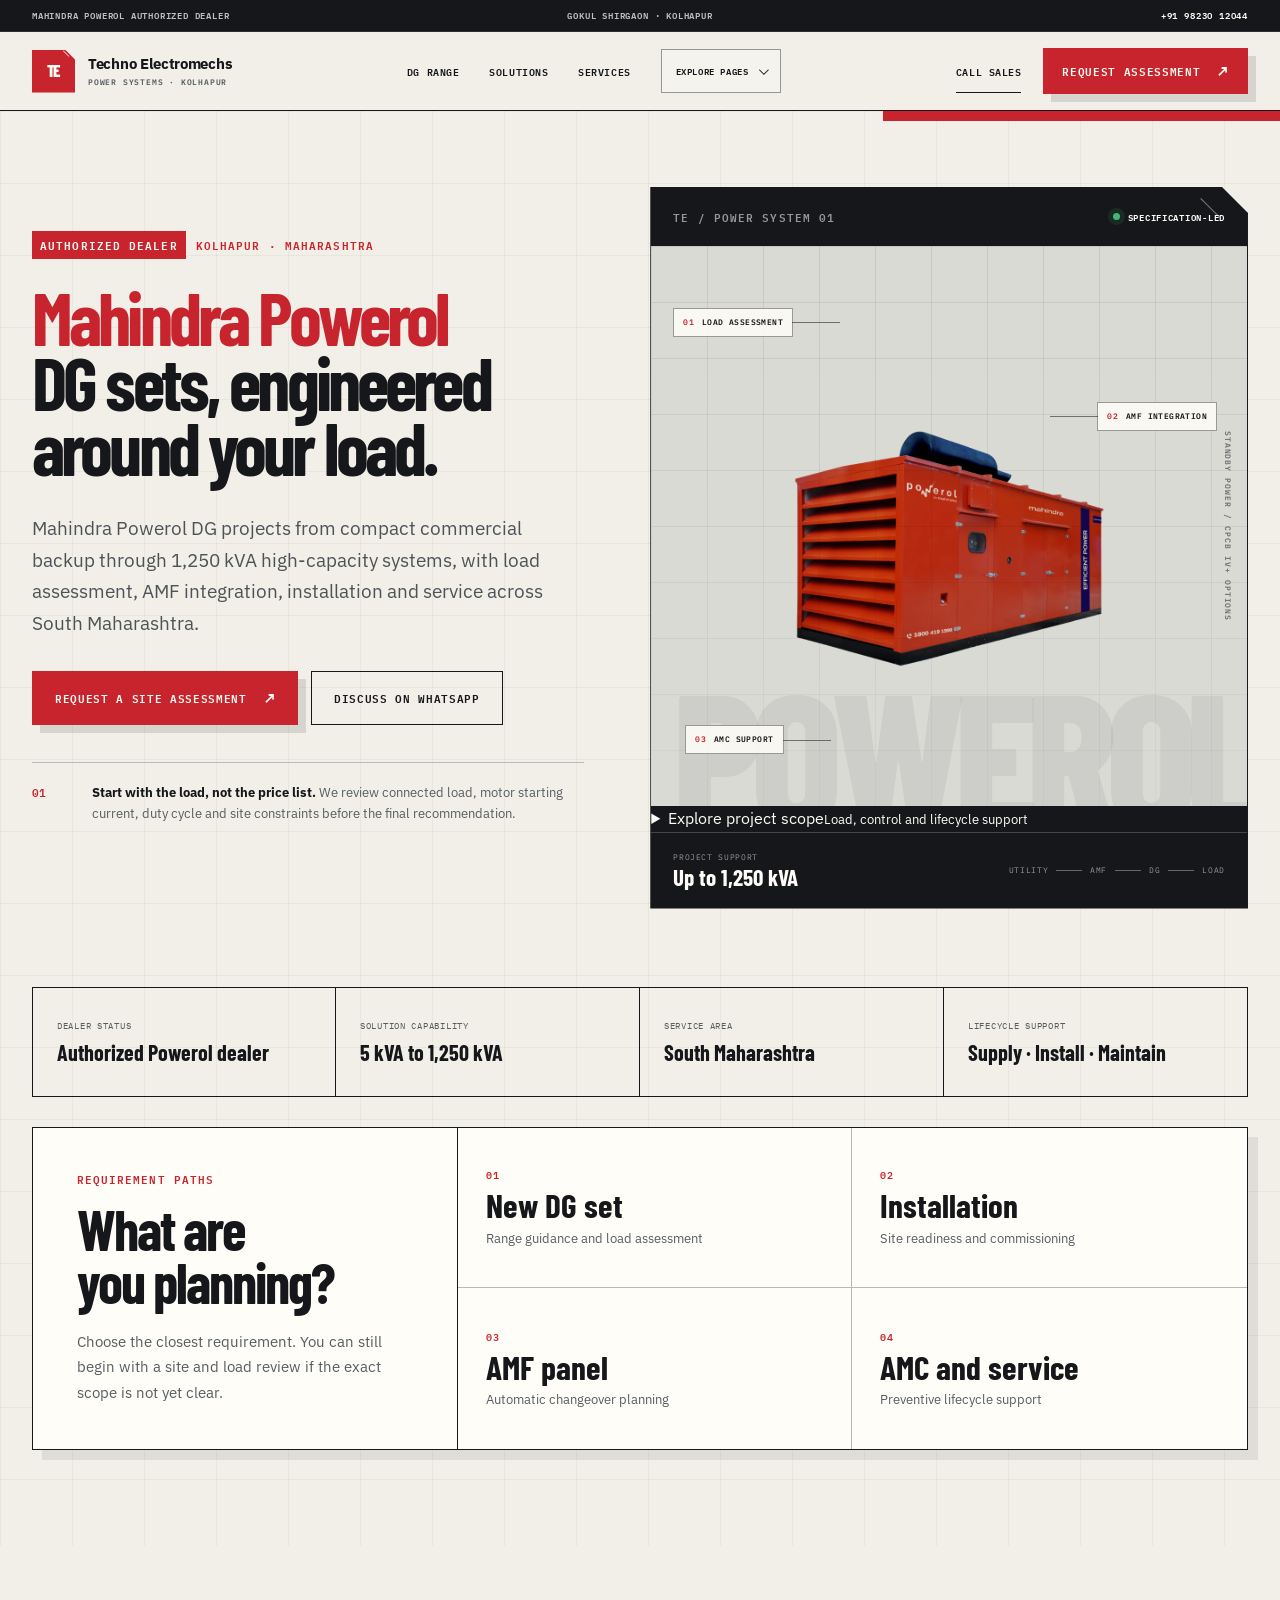
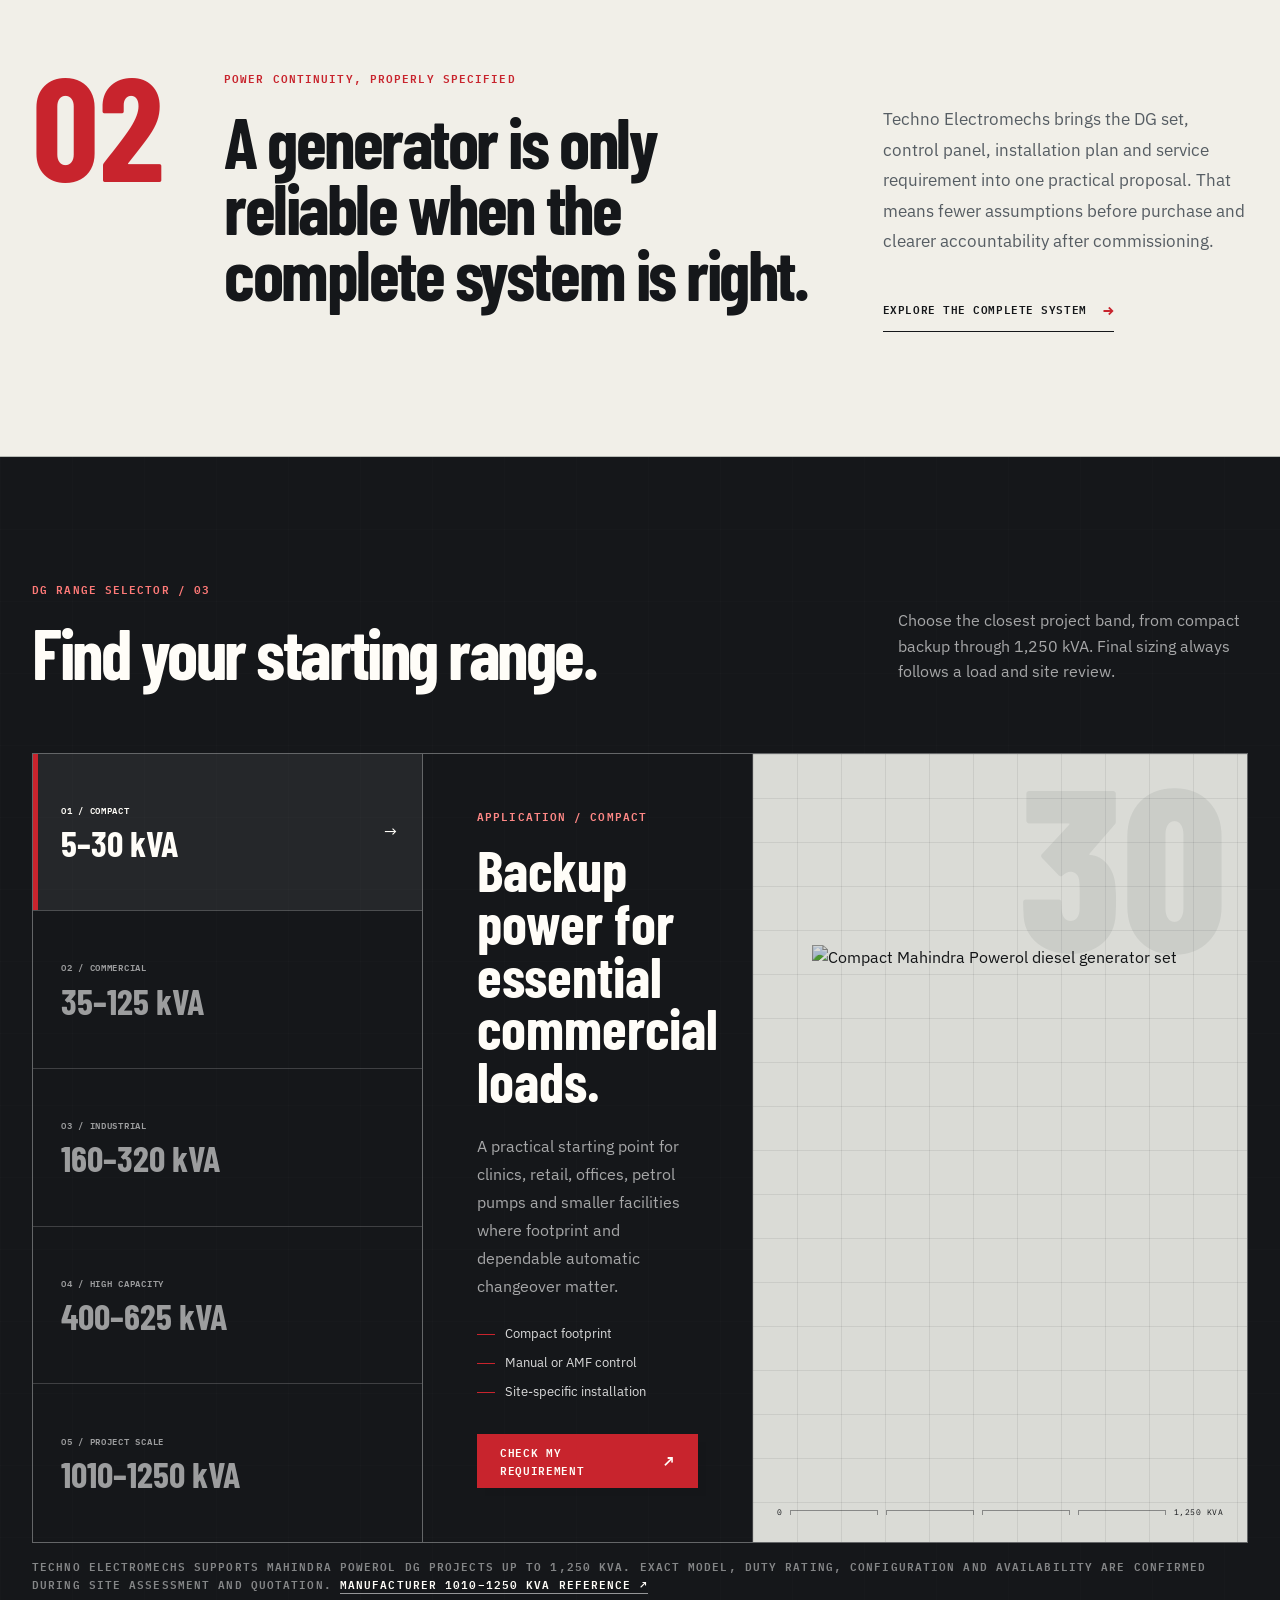
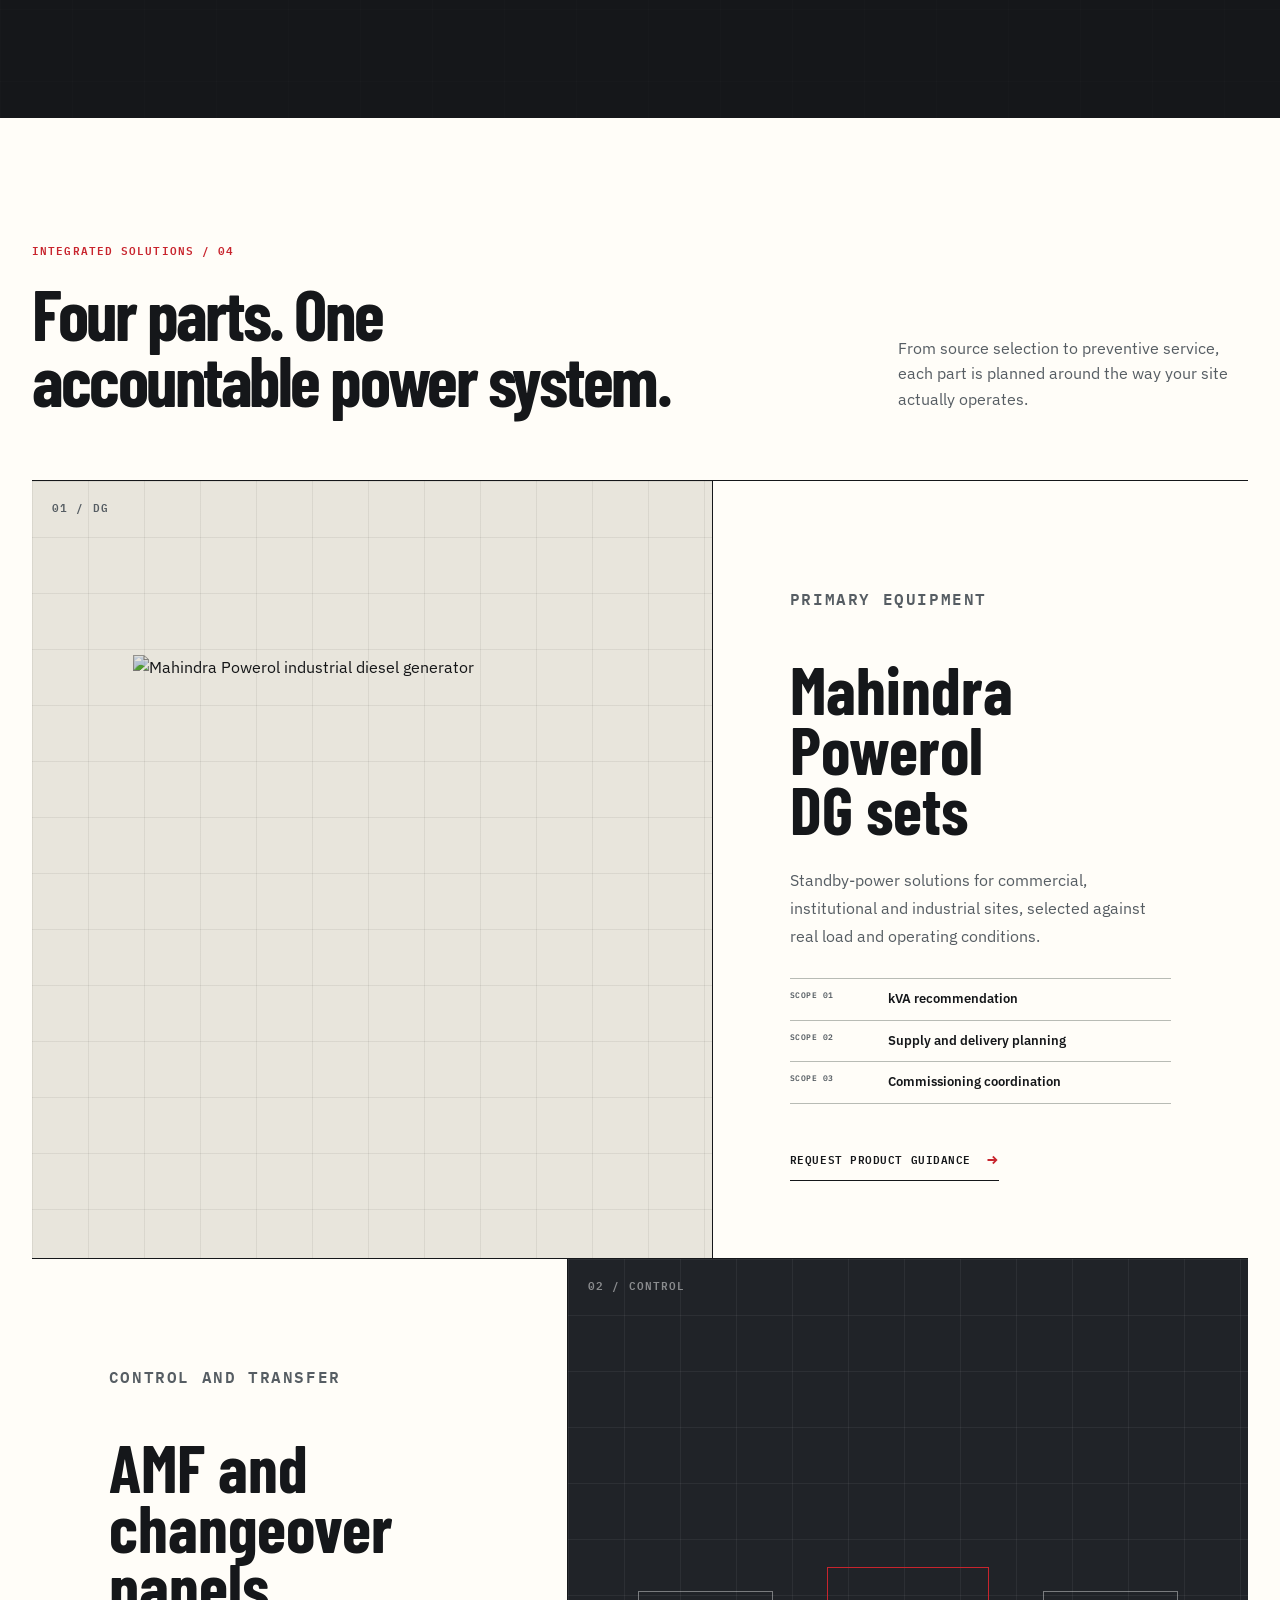
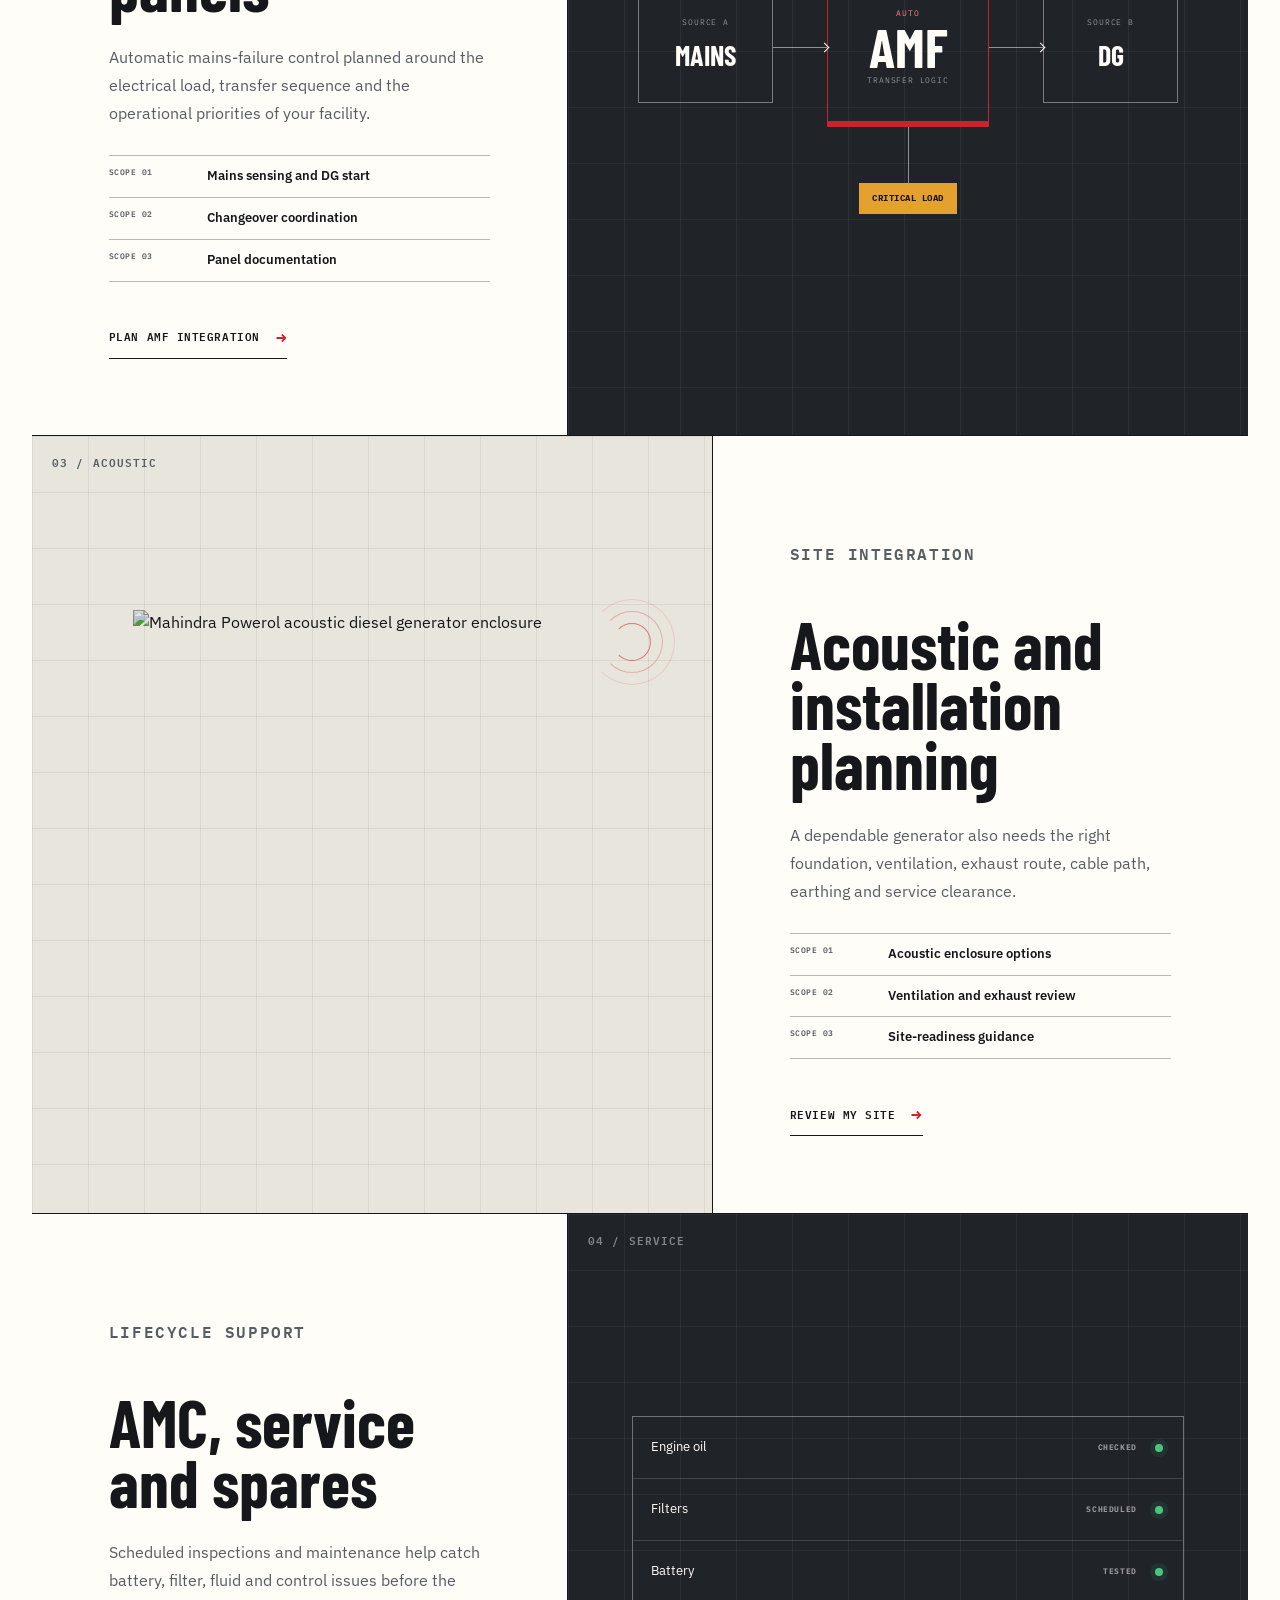
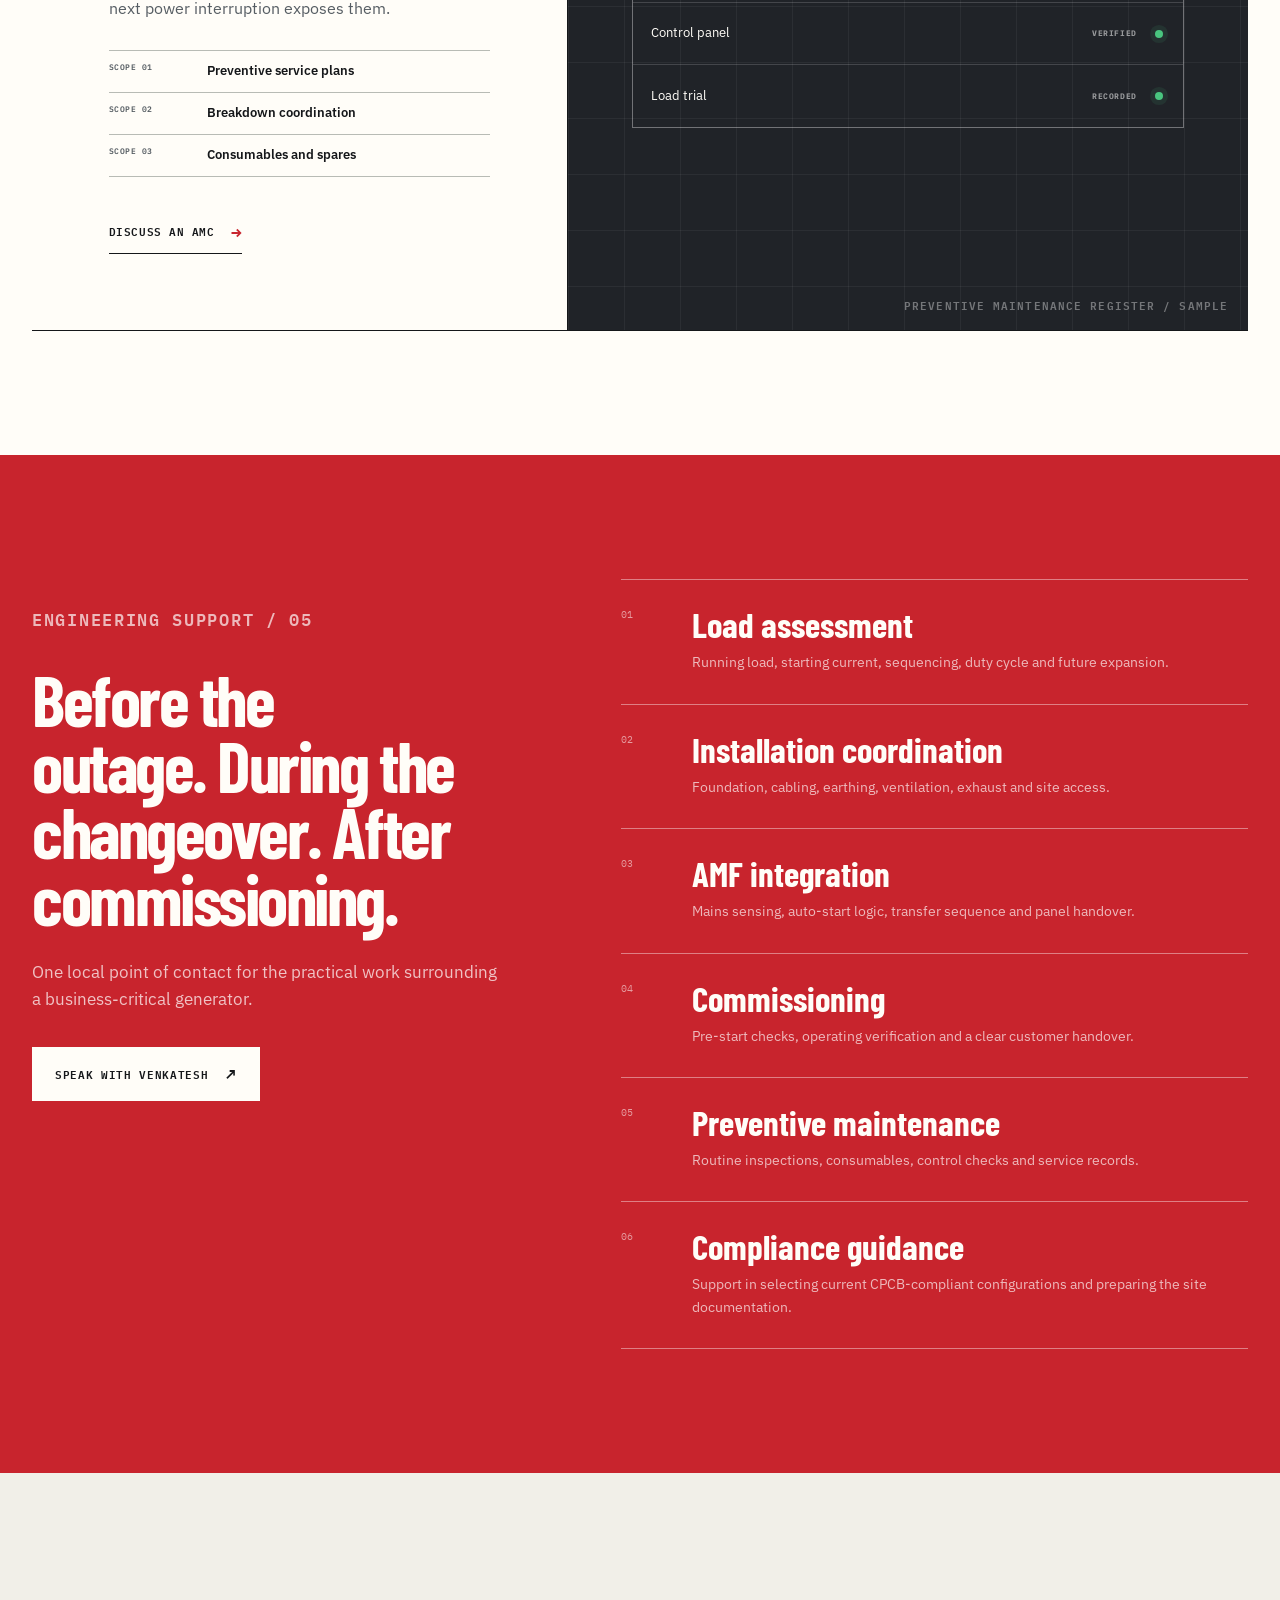
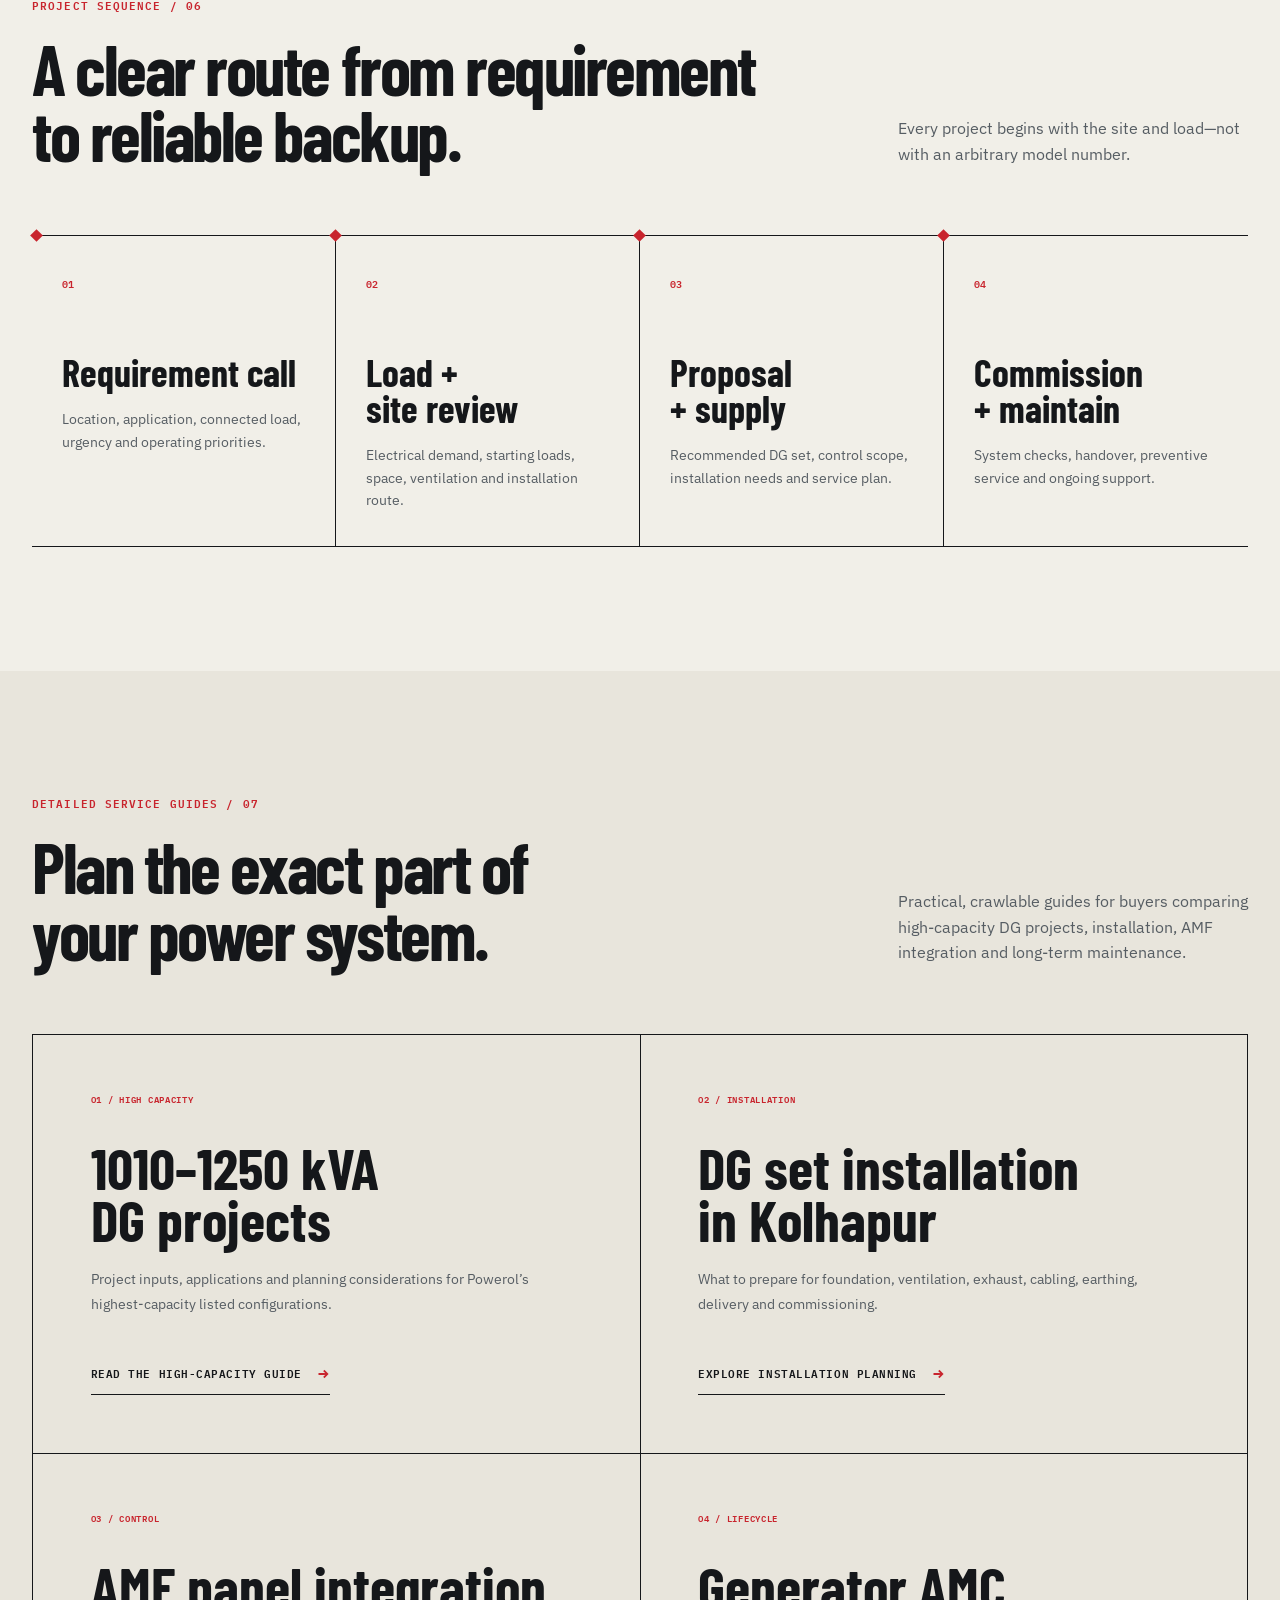
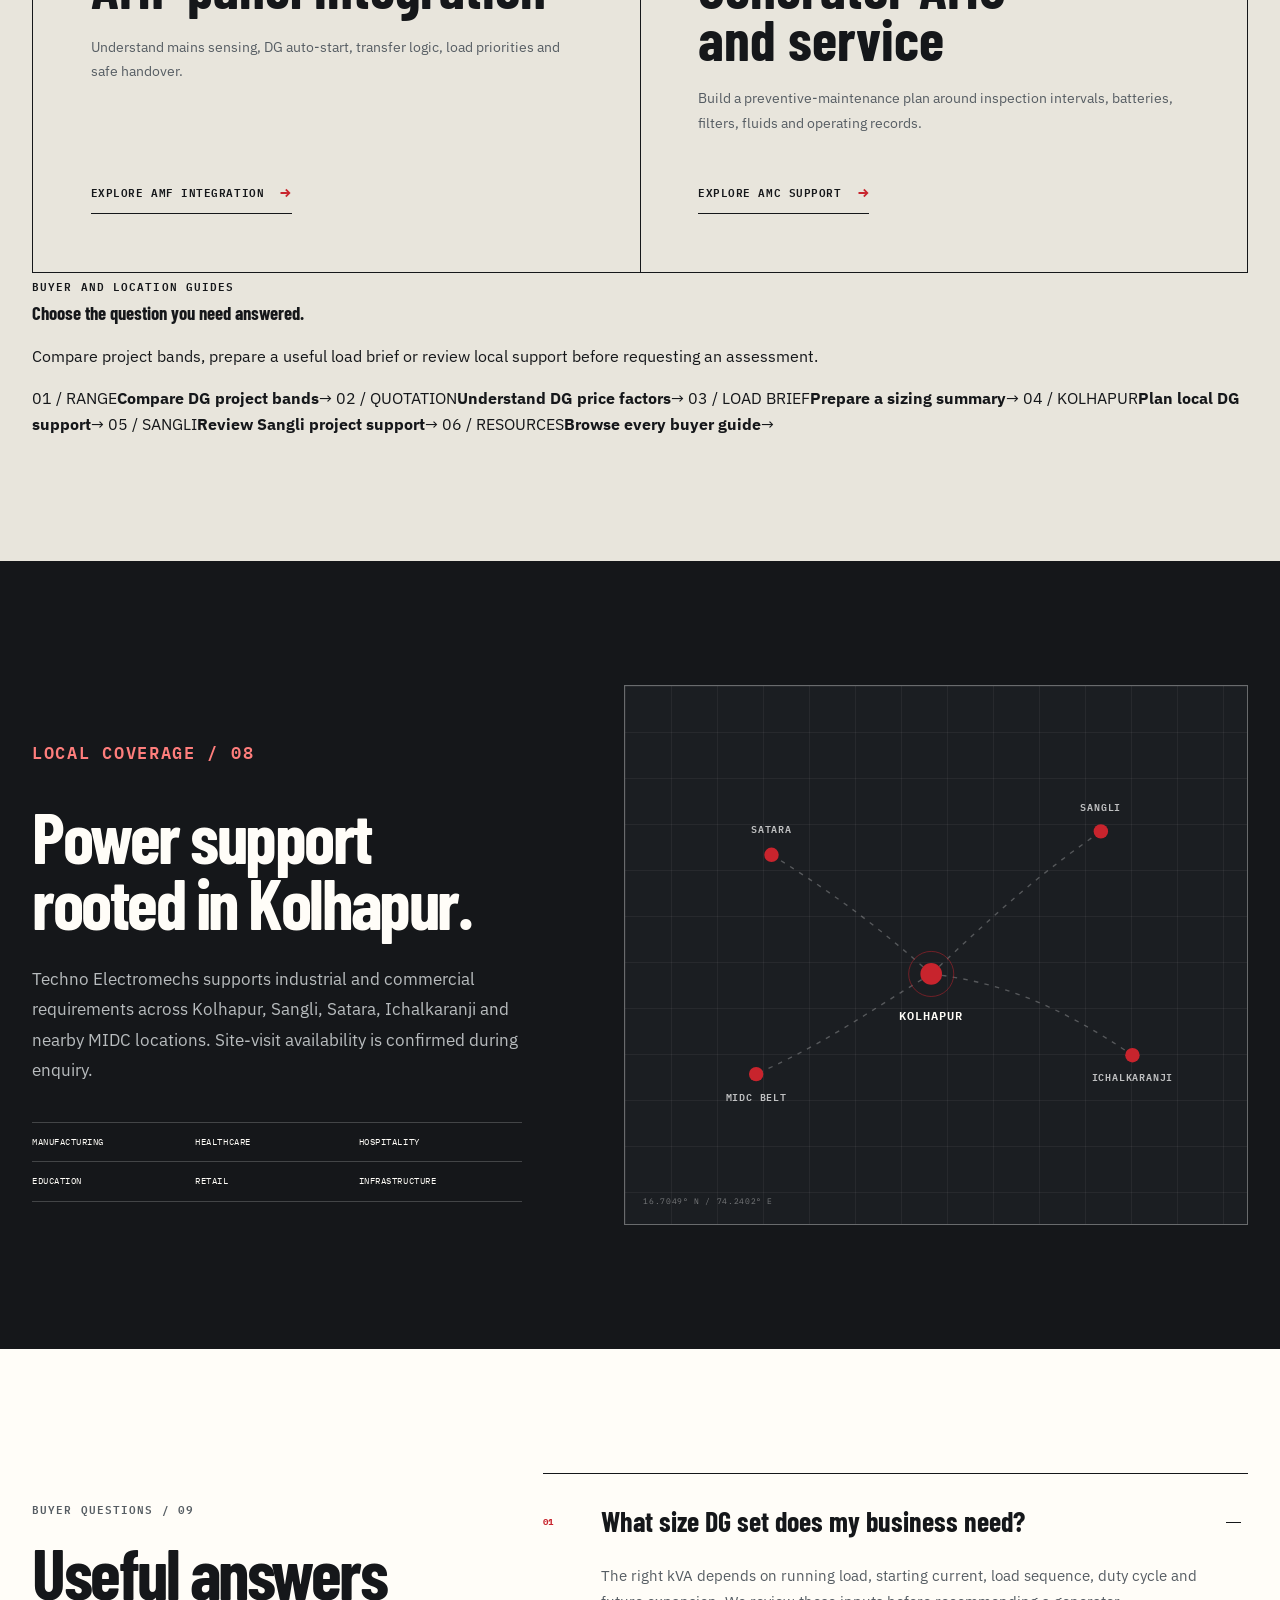
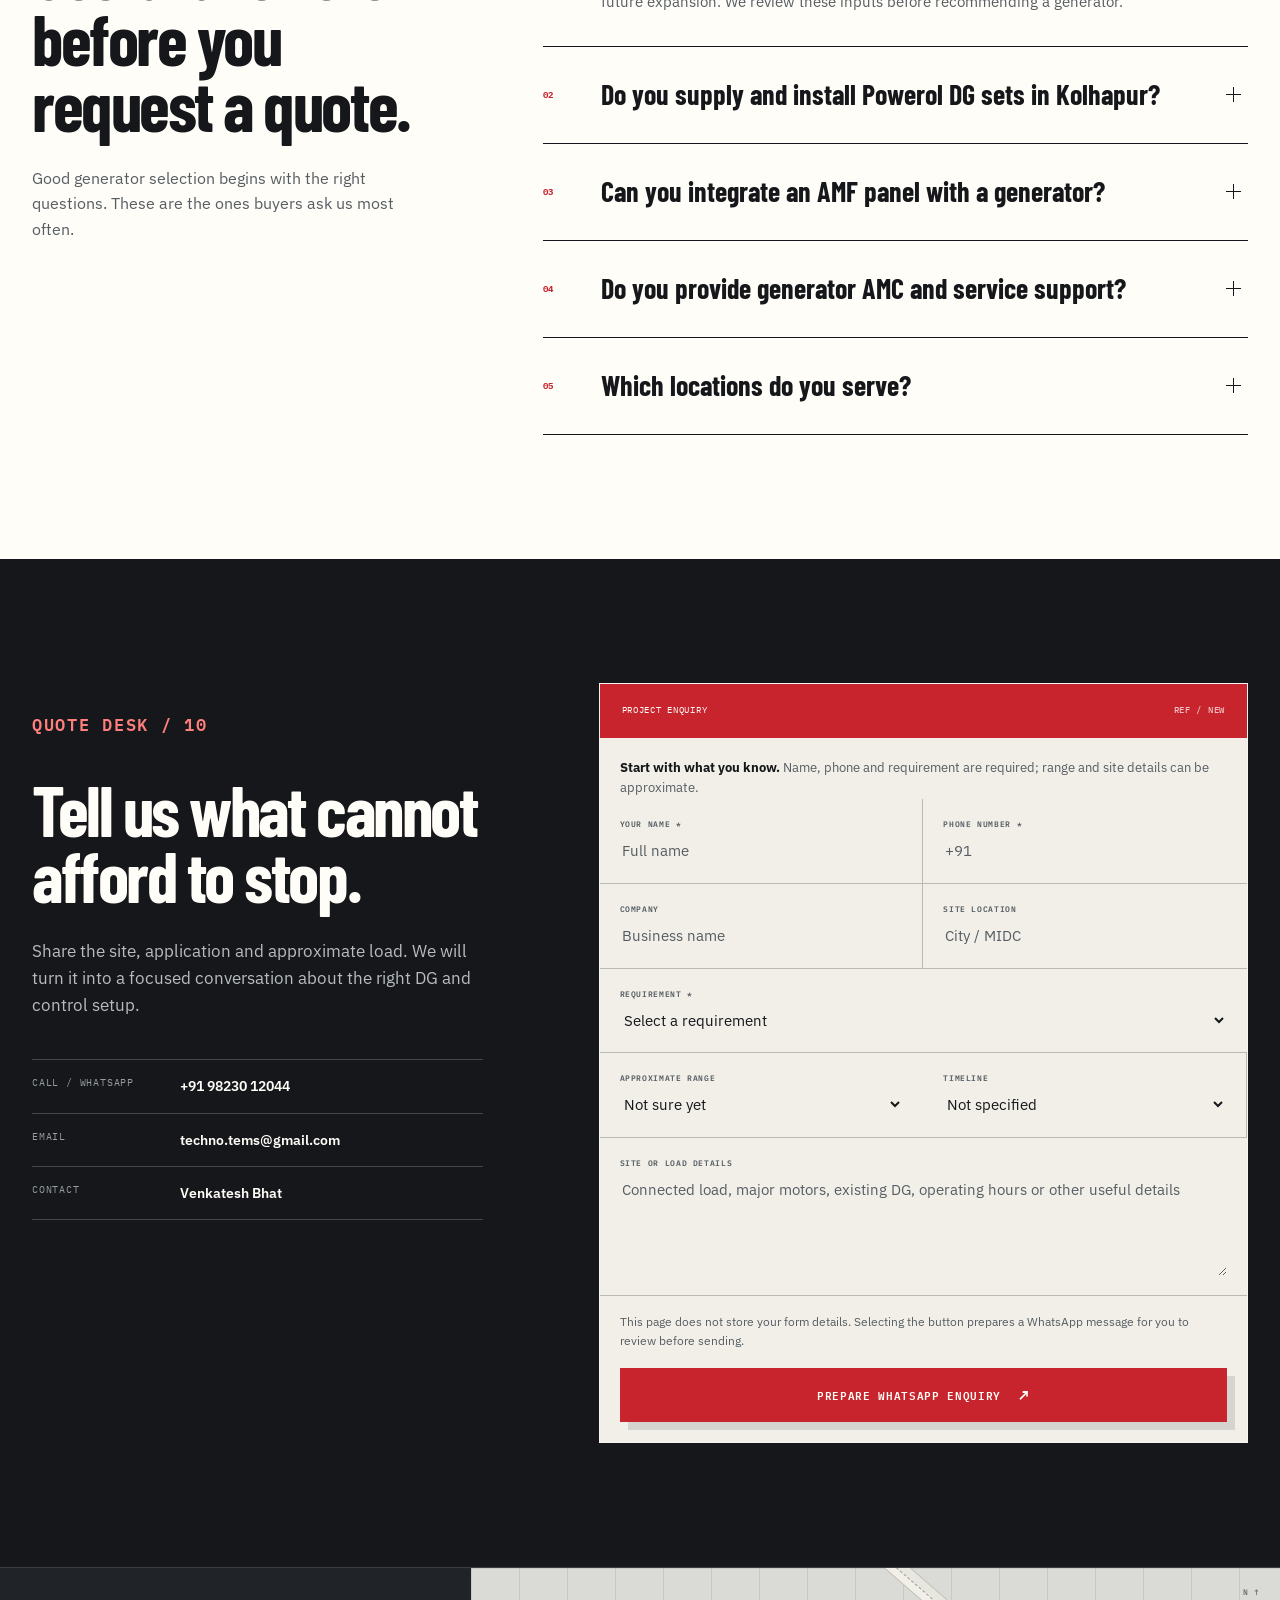
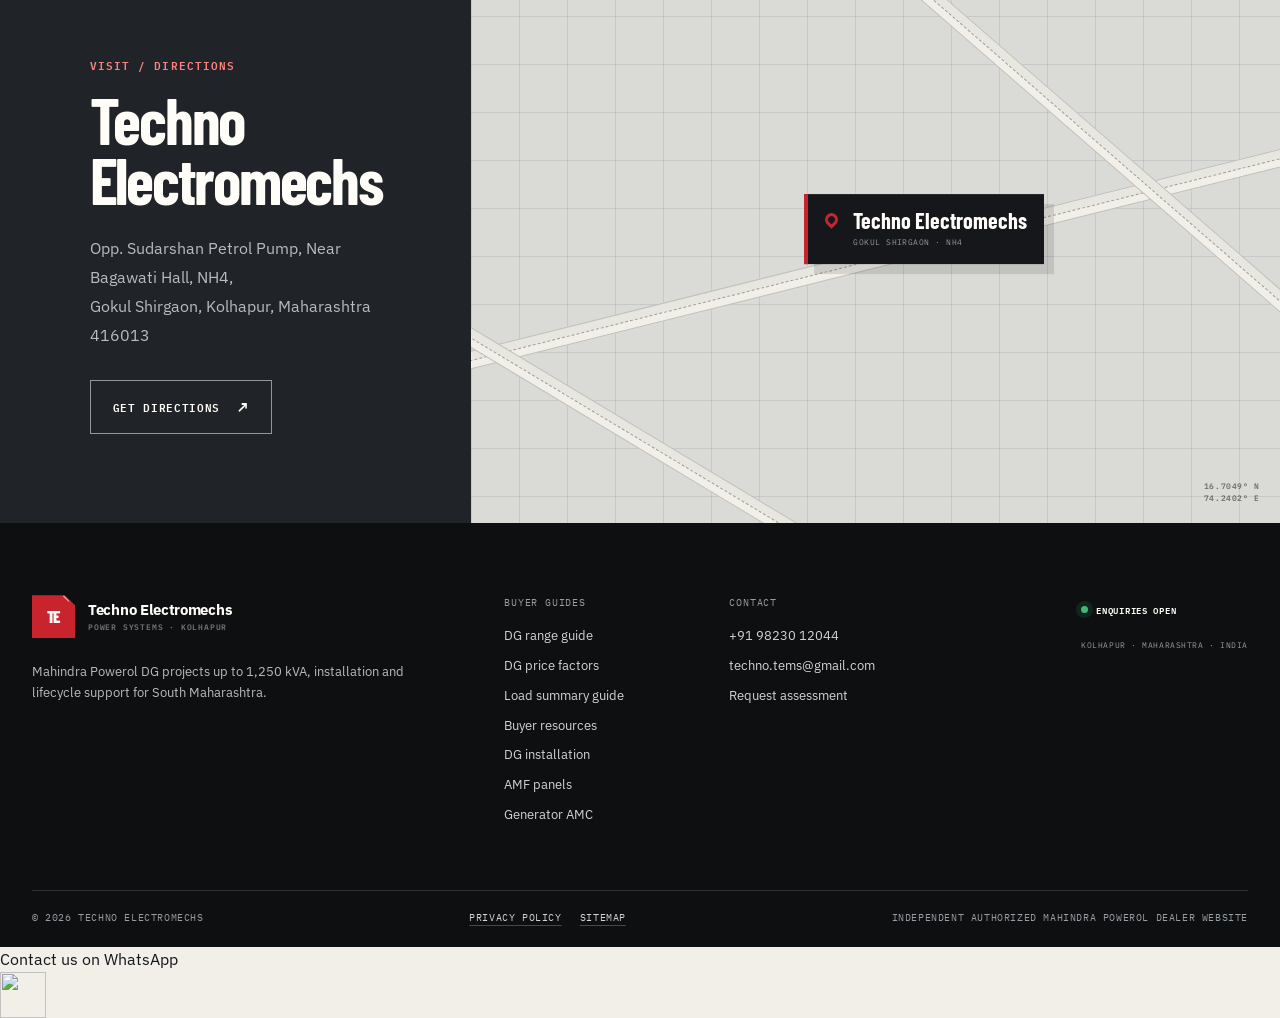
==== commit 0e66d93a: "Add files via upload" ====
--- a/index.html
+++ b/index.html
@@ -5,8 +5,8 @@
   <meta name="viewport" content="width=device-width, initial-scale=1" />
   <script>document.documentElement.classList.replace('no-js', 'js');</script>
 
-  <title>Mahindra Powerol DG Sets up to 1250 kVA | Kolhapur</title>
-  <meta name="description" content="Authorized Mahindra Powerol dealer in Kolhapur for DG solutions up to 1,250 kVA, sizing, AMF panels, installation, commissioning and generator AMC." />
+  <title>Mahindra Powerol DG Sets | Kolhapur &amp; Sangli</title>
+  <meta name="description" content="Authorized Mahindra Powerol dealer based in Kolhapur for DG selection, installation, AMF panels and generator AMC across Kolhapur, Sangli and South Maharashtra." />
   <meta name="robots" content="index, follow, max-image-preview:large" />
   <meta name="theme-color" content="#15171a" />
   <meta name="format-detection" content="telephone=yes" />
@@ -18,23 +18,26 @@
   <meta property="og:locale" content="en_IN" />
   <meta property="og:site_name" content="Techno Electromechs" />
   <meta property="og:url" content="https://shrinidhi13.github.io/technoelectromechs/" />
-  <meta property="og:title" content="Mahindra Powerol DG Sets up to 1250 kVA | Kolhapur" />
-  <meta property="og:description" content="Powerol DG projects up to 1,250 kVA with load assessment, AMF integration, installation and AMC support across South Maharashtra." />
+  <meta property="og:title" content="Mahindra Powerol DG Sets | Kolhapur &amp; Sangli" />
+  <meta property="og:description" content="Mahindra Powerol DG selection, installation, AMF panels and generator AMC from a Kolhapur-based team serving Kolhapur, Sangli and South Maharashtra." />
   <meta property="og:image" content="https://shrinidhi13.github.io/technoelectromechs/assets/og-image.png" />
   <meta property="og:image:width" content="1200" />
   <meta property="og:image:height" content="630" />
   <meta property="og:image:alt" content="Techno Electromechs — Mahindra Powerol DG solutions in Kolhapur" />
   <meta name="twitter:card" content="summary_large_image" />
-  <meta name="twitter:title" content="Mahindra Powerol DG Sets up to 1250 kVA | Kolhapur" />
-  <meta name="twitter:description" content="DG projects up to 1,250 kVA, engineered from load assessment through AMC." />
+  <meta name="twitter:title" content="Mahindra Powerol DG Sets | Kolhapur &amp; Sangli" />
+  <meta name="twitter:description" content="DG selection, installation, AMF panels and generator AMC for Kolhapur, Sangli and South Maharashtra." />
   <meta name="twitter:image" content="https://shrinidhi13.github.io/technoelectromechs/assets/og-image.png" />
+  <meta name="twitter:image:alt" content="Techno Electromechs Mahindra Powerol DG solutions in Kolhapur and Sangli" />
 
   <link rel="icon" href="assets/favicon.svg" type="image/svg+xml" />
+  <link rel="manifest" href="site.webmanifest" />
   <link rel="preconnect" href="https://fonts.googleapis.com" />
   <link rel="preconnect" href="https://fonts.gstatic.com" crossorigin />
   <link rel="preconnect" href="https://www.mahindrapowerol.com" />
   <link href="https://fonts.googleapis.com/css2?family=Barlow+Condensed:wght@600;700;800&family=IBM+Plex+Mono:wght@500;600&family=IBM+Plex+Sans:wght@400;500;600;700&display=swap" rel="stylesheet" />
   <link rel="stylesheet" href="assets/styles.css" />
+  <link rel="stylesheet" href="assets/premium.css" />
 
   <script type="application/ld+json">
   {
@@ -194,7 +197,7 @@
           </div>
         </div>
 
-        <figure class="power-stage reveal" aria-labelledby="stageCaption">
+        <figure class="power-stage power-stage--interactive reveal" aria-labelledby="stageCaption" data-power-stage>
           <div class="stage-head">
             <span class="stage-id">TE / POWER SYSTEM 01</span>
             <span class="live-mark"><i></i> Specification-led</span>
@@ -202,11 +205,26 @@
           <div class="stage-canvas">
             <div class="stage-grid" aria-hidden="true"></div>
             <span class="vertical-spec" aria-hidden="true">STANDBY POWER / CPCB IV+ OPTIONS</span>
-            <img src="https://www.mahindrapowerol.com/images/400-625kva-genset-img.jpg" width="1000" height="650" fetchpriority="high" decoding="async" alt="Mahindra Powerol high-capacity diesel generator set" />
+            <img src="assets/powerol-1010-1250-preview.png" width="1000" height="650" fetchpriority="high" decoding="async" alt="Mahindra Powerol high-capacity diesel generator set" />
             <div class="callout callout--a"><span>01</span> Load assessment</div>
             <div class="callout callout--b"><span>02</span> AMF integration</div>
             <div class="callout callout--c"><span>03</span> AMC support</div>
           </div>
+          <details class="stage-explorer" data-stage-explorer>
+            <summary><span>Explore project scope</span><small>Load, control and lifecycle support</small></summary>
+            <div class="stage-explorer__body">
+              <div class="stage-explorer__controls" role="group" aria-label="Choose a project-scope topic">
+                <button class="is-active" type="button" data-stage-topic="load" aria-pressed="true" aria-controls="stageExplorerDetail" disabled><span>01</span> Load</button>
+                <button type="button" data-stage-topic="amf" aria-pressed="false" aria-controls="stageExplorerDetail" disabled><span>02</span> AMF</button>
+                <button type="button" data-stage-topic="service" aria-pressed="false" aria-controls="stageExplorerDetail" disabled><span>03</span> AMC</button>
+              </div>
+              <div class="stage-explorer__detail" id="stageExplorerDetail" aria-live="polite" aria-atomic="true">
+                <span data-stage-detail-label>Scope 01 / Load assessment</span>
+                <strong data-stage-detail-title>Start with the connected load.</strong>
+                <p data-stage-detail-copy>Running load, motor starting current, duty cycle, sequencing and future expansion shape the recommendation.</p>
+              </div>
+            </div>
+          </details>
           <figcaption class="stage-foot" id="stageCaption">
             <div><span>Project support</span><strong>Up to 1,250 kVA</strong></div>
             <div class="single-line-diagram" aria-label="Utility to critical load power flow">
@@ -477,6 +495,21 @@
             <a class="arrow-link" href="generator-amc-service-kolhapur.html">Explore AMC support <span aria-hidden="true">→</span></a>
           </article>
         </div>
+        <nav class="buyer-paths reveal" aria-labelledby="buyerPathsTitle">
+          <div class="buyer-paths__intro">
+            <span class="mono-label">Buyer and location guides</span>
+            <h3 id="buyerPathsTitle">Choose the question you need answered.</h3>
+            <p>Compare project bands, prepare a useful load brief or review local support before requesting an assessment.</p>
+          </div>
+          <div class="buyer-paths__links">
+            <a href="mahindra-powerol-diesel-generators.html"><span>01 / RANGE</span><strong>Compare DG project bands</strong><i aria-hidden="true">→</i></a>
+            <a href="diesel-generator-price.html"><span>02 / QUOTATION</span><strong>Understand DG price factors</strong><i aria-hidden="true">→</i></a>
+            <a href="generator-sizing-guide.html"><span>03 / LOAD BRIEF</span><strong>Prepare a sizing summary</strong><i aria-hidden="true">→</i></a>
+            <a href="diesel-generator-dealer-kolhapur.html"><span>04 / KOLHAPUR</span><strong>Plan local DG support</strong><i aria-hidden="true">→</i></a>
+            <a href="diesel-generator-dealer-sangli.html"><span>05 / SANGLI</span><strong>Review Sangli project support</strong><i aria-hidden="true">→</i></a>
+            <a href="dg-buyer-resources.html"><span>06 / RESOURCES</span><strong>Browse every buyer guide</strong><i aria-hidden="true">→</i></a>
+          </div>
+        </nav>
       </div>
     </section>
 
@@ -647,8 +680,8 @@
         <p>Mahindra Powerol DG projects up to 1,250 kVA, installation and lifecycle support for South Maharashtra.</p>
       </div>
       <div class="footer-links">
-        <span>Service guides</span>
-        <a href="mahindra-powerol-1010-1250-kva.html">1010–1250 kVA DG</a><a href="dg-set-installation-kolhapur.html">DG installation</a><a href="amf-panel-installation-kolhapur.html">AMF panels</a><a href="generator-amc-service-kolhapur.html">Generator AMC</a>
+        <span>Buyer guides</span>
+        <a href="mahindra-powerol-diesel-generators.html">DG range guide</a><a href="diesel-generator-price.html">DG price factors</a><a href="generator-sizing-guide.html">Load summary guide</a><a href="dg-buyer-resources.html">Buyer resources</a><a href="dg-set-installation-kolhapur.html">DG installation</a><a href="amf-panel-installation-kolhapur.html">AMF panels</a><a href="generator-amc-service-kolhapur.html">Generator AMC</a>
       </div>
       <div class="footer-links">
         <span>Contact</span>
@@ -666,6 +699,11 @@
     </div>
   </footer>
 
+  <a class="floating-whatsapp" href="https://wa.me/919823012044?text=Hello%20Venkatesh%20Bhat%2C%20I%20need%20help%20with%20a%20DG%20set%20requirement." target="_blank" rel="noopener noreferrer" aria-label="Contact us on WhatsApp — Techno Electromechs" title="Contact us on WhatsApp">
+    <span class="floating-whatsapp__note" aria-hidden="true">Contact us on WhatsApp</span>
+    <img class="floating-whatsapp__icon" src="assets/whatsapp-mark.svg" width="46" height="46" alt="" aria-hidden="true" />
+  </a>
+
   <div class="mobile-actions" aria-label="Quick contact actions">
     <a href="tel:+919823012044" aria-label="Call Techno Electromechs">Call</a>
     <a href="https://wa.me/919823012044?text=Hello%20Venkatesh%20Bhat%2C%20I%20need%20help%20with%20a%20DG%20set%20requirement." target="_blank" rel="noopener noreferrer" aria-label="Discuss a requirement on WhatsApp">WhatsApp</a>
@@ -675,5 +713,6 @@
   <div class="toast" id="toast" role="status" aria-live="polite"></div>
   <script src="assets/navigation.js" defer></script>
   <script src="assets/site.js" defer></script>
+  <script src="assets/engineering-experience.js" defer></script>
 </body>
 </html>
--- a/assets/styles.css
+++ b/assets/styles.css
@@ -2,21 +2,25 @@
   --ink: #15171a;
   --ink-soft: #202328;
   --graphite: #2b2f34;
-  --steel: #666d73;
-  --steel-light: #92999d;
+  --steel: #565d63;
+  --steel-light: #737b80;
   --paper: #f1efe8;
   --paper-deep: #e8e5dc;
   --white: #fffdf8;
-  --line: #c8cbc6;
+  --line: #b8bbb5;
   --line-dark: rgba(255, 255, 255, 0.2);
-  --red: #d62c32;
-  --red-dark: #a91620;
+  --red: #c8242d;
+  --red-dark: #94131a;
+  --red-on-dark: #f14b54;
+  --focus: #c8242d;
+  --on-dark-muted: #b8bcbe;
+  --on-dark-subtle: #979da1;
   --amber: #e4a12d;
   --green: #2e8f57;
   --display: "Barlow Condensed", "Arial Narrow", sans-serif;
   --sans: "IBM Plex Sans", Arial, sans-serif;
   --mono: "IBM Plex Mono", Consolas, monospace;
-  --max: 1380px;
+  --max: 1320px;
   --header-height: 78px;
   --ease: cubic-bezier(.2, .75, .25, 1);
 }
@@ -50,7 +54,7 @@
 ::selection { color: var(--white); background: var(--red); }
 
 :focus-visible {
-  outline: 3px solid var(--amber);
+  outline: 3px solid var(--focus);
   outline-offset: 4px;
 }
 
@@ -127,9 +131,9 @@
 }
 
 h2 {
-  font-size: clamp(52px, 6.2vw, 92px);
+  font-size: clamp(48px, 5.5vw, 82px);
   font-weight: 700;
-  line-height: .92;
+  line-height: .94;
   letter-spacing: -.035em;
 }
 
@@ -147,10 +151,12 @@
   font-weight: 600;
   letter-spacing: .06em;
   text-transform: uppercase;
+  touch-action: manipulation;
   transition: color .22s var(--ease), background .22s var(--ease), border-color .22s var(--ease), transform .22s var(--ease);
 }
 
-.button:hover { transform: translateY(-2px); }
+.button:hover { transform: none; }
+.button:active { transform: translate(1px, 1px); }
 .button span { font-size: 16px; line-height: 1; }
 
 .button--primary {
@@ -328,7 +334,7 @@
 .page-menu { position: relative; z-index: 60; }
 
 .page-menu summary {
-  min-height: 40px;
+  min-height: 44px;
   display: inline-flex;
   align-items: center;
   gap: 11px;
@@ -470,6 +476,7 @@
 }
 
 .menu-close {
+  min-height: 44px;
   display: inline-flex;
   align-items: center;
   gap: 10px;
@@ -499,7 +506,7 @@
 }
 
 .mobile-menu nav a span {
-  color: var(--red);
+  color: var(--red-on-dark);
   font-family: var(--mono);
   font-size: 10px;
   letter-spacing: .08em;
@@ -517,7 +524,12 @@
   text-transform: uppercase;
 }
 
-.mobile-menu__contact a { color: var(--white); }
+.mobile-menu__contact a {
+  min-height: 44px;
+  display: inline-flex;
+  align-items: center;
+  color: var(--white);
+}
 
 .mobile-menu__pages { margin-top: 38px; }
 .mobile-menu__pages > .mono-label { color: rgba(255,255,255,.48); }
@@ -1263,7 +1275,7 @@
 .form-grid label > span { display: block; margin-bottom: 7px; color: var(--steel); font-family: var(--mono); font-size: 8px; font-weight: 600; letter-spacing: .08em; text-transform: uppercase; }
 .form-grid input, .form-grid select, .form-grid textarea { width: 100%; border: 0; border-radius: 0; outline: 0; color: var(--ink); background: transparent; font-size: 15px; }
 .form-grid textarea { display: block; resize: vertical; min-height: 90px; }
-.form-grid input::placeholder, .form-grid textarea::placeholder { color: #989c9b; }
+.form-grid input::placeholder, .form-grid textarea::placeholder { color: var(--steel); }
 .form-grid label:focus-within { box-shadow: inset 4px 0 0 var(--red); background: var(--white); }
 .privacy-note { margin: 17px 20px; color: var(--steel); font-size: 11px; line-height: 1.55; }
 .button--submit { width: calc(100% - 40px); margin: 0 20px 20px; }
@@ -1378,6 +1390,129 @@
 }
 
 .toast.is-visible { opacity: 1; transform: translateY(0); }
+
+/* 2026 UI/UX refresh: shared interaction and readability rules */
+a,
+button,
+summary,
+input,
+select,
+textarea { touch-action: manipulation; }
+
+.desktop-nav > a,
+.text-action,
+.arrow-link {
+  min-height: 44px;
+  align-items: center;
+}
+
+.desktop-nav > a,
+.text-action { display: inline-flex; }
+
+.arrow-link {
+  padding-block: 8px;
+  padding-bottom: 7px;
+}
+
+.button:focus-visible,
+.page-menu summary:focus-visible,
+.menu-toggle:focus-visible,
+.menu-close:focus-visible,
+.mobile-actions a:focus-visible {
+  position: relative;
+  z-index: 2;
+}
+
+.form-grid input:focus-visible,
+.form-grid select:focus-visible,
+.form-grid textarea:focus-visible {
+  outline: 3px solid var(--focus);
+  outline-offset: 5px;
+}
+
+.form-grid input:user-invalid,
+.form-grid select:user-invalid,
+.form-grid textarea:user-invalid {
+  box-shadow: inset 4px 0 0 var(--red);
+}
+
+.form-instruction {
+  margin: 20px 20px 0;
+  color: var(--steel);
+  font-size: 13px;
+  line-height: 1.6;
+}
+
+.form-instruction strong { color: var(--ink); }
+.privacy-note { font-size: 12px; }
+
+.content-list li::before {
+  content: "";
+  width: 8px;
+  height: 14px;
+  align-self: start;
+  margin: 3px 0 0 5px;
+  border-right: 2px solid var(--red);
+  border-bottom: 2px solid var(--red);
+  transform: rotate(45deg);
+}
+
+.coverage-copy > p,
+.contact-intro > p,
+.page-cta p,
+.content-callout p,
+.location-details address,
+.footer-brand > p { color: var(--on-dark-muted); }
+
+.direct-contact span,
+.project-facts dt,
+.footer-links > span,
+.footer-status p,
+.footer-bottom { color: var(--on-dark-subtle); }
+
+.page-cta .eyebrow {
+  color: var(--white);
+  opacity: .86;
+}
+
+.footer-links a,
+.footer-legal a { color: #d2d4d5; }
+
+.footer-bottom {
+  font-size: 10px;
+  line-height: 1.5;
+}
+
+.page-menu__head > span,
+.page-menu__index,
+.project-facts dt,
+.direct-contact span,
+.footer-links > span { font-size: 10px; }
+
+.related-card,
+.guide-card,
+.page-menu__link {
+  transition-duration: .2s;
+}
+
+@media (hover: none) {
+  .button:hover,
+  .guide-card:hover,
+  .page-menu__link:hover,
+  .related-card:hover { transform: none; }
+}
+
+@media (prefers-contrast: more) {
+  :root {
+    --steel: #3f454a;
+    --line: #777c78;
+  }
+
+  .utility-bar,
+  .coverage-section,
+  .contact-section,
+  .site-footer { color: #fff; }
+}
 
 /* Progressive enhancement */
 .js .reveal {
@@ -1455,7 +1590,7 @@
   .brand-mark { width: 39px; height: 39px; }
   .brand-copy strong { font-size: 14px; }
   .brand-copy small { font-size: 7px; }
-  .menu-toggle { width: 43px; height: 43px; }
+  .menu-toggle { width: 44px; height: 44px; }
   .mobile-menu { padding-inline: 20px; }
   .mobile-menu__contact { display: grid; }
   .mobile-page-grid { grid-template-columns: 1fr; }
@@ -1782,7 +1917,7 @@
   .subpage-nav-row .brand-copy small { display: none; }
   .subpage-links { gap: 10px; }
   .subpage-links .button { display: none; }
-  .page-menu summary { min-height: 43px; padding-inline: 12px; }
+  .page-menu summary { min-height: 44px; padding-inline: 12px; }
   .page-menu summary > span:first-child { font-size: 0; }
   .page-menu summary > span:first-child::after { content: "Pages"; font-size: 9px; }
   .page-menu__panel { position: fixed; top: 107px; left: 14px; right: 14px; width: auto; max-height: calc(100dvh - 121px); overflow-y: auto; overscroll-behavior: contain; }
@@ -1816,3 +1951,132 @@
 @media (max-width: 420px) {
   .subpage-nav-row .brand-copy { display: none; }
 }
+
+/* Requirement routing and final cascade-safe refinements */
+.decision-strip {
+  display: grid;
+  grid-template-columns: minmax(280px, .7fr) minmax(0, 1.3fr);
+  margin-top: 30px;
+  margin-bottom: 96px;
+  background: var(--white);
+  border: 1px solid var(--ink);
+  box-shadow: 10px 10px 0 rgba(21, 23, 26, .08);
+}
+
+.decision-strip__intro {
+  padding: clamp(28px, 3.4vw, 48px);
+  border-right: 1px solid var(--ink);
+}
+
+.decision-strip__intro h2 {
+  max-width: 430px;
+  margin-top: 16px;
+  font-size: clamp(42px, 4.4vw, 62px);
+  line-height: .94;
+}
+
+.decision-strip__intro > p:last-child {
+  max-width: 480px;
+  margin: 20px 0 0;
+  color: var(--steel);
+  font-size: 15px;
+  line-height: 1.7;
+}
+
+.decision-grid {
+  display: grid;
+  grid-template-columns: 1fr 1fr;
+}
+
+.decision-grid a {
+  min-height: 148px;
+  display: grid;
+  align-content: center;
+  gap: 7px;
+  padding: 25px 28px;
+  border-right: 1px solid var(--line);
+  border-bottom: 1px solid var(--line);
+  transition: color .2s var(--ease), background .2s var(--ease), box-shadow .2s var(--ease);
+}
+
+.decision-grid a:nth-child(even) { border-right: 0; }
+.decision-grid a:nth-child(n+3) { border-bottom: 0; }
+.decision-grid a:hover { color: var(--white); background: var(--ink); box-shadow: inset 5px 0 0 var(--red); }
+.decision-grid a:focus-visible { z-index: 2; }
+.decision-grid span { color: var(--red); font-family: var(--mono); font-size: 10px; font-weight: 600; letter-spacing: .08em; }
+.decision-grid strong { font-family: var(--display); font-size: clamp(29px, 2.6vw, 38px); line-height: 1; }
+.decision-grid small { color: var(--steel); font-size: 13px; line-height: 1.45; }
+.decision-grid a:hover small { color: var(--on-dark-muted); }
+
+.content-list li::before {
+  content: "";
+  width: 8px;
+  height: 14px;
+  align-self: start;
+  margin: 3px 0 0 5px;
+  border-right: 2px solid var(--red);
+  border-bottom: 2px solid var(--red);
+  transform: rotate(45deg);
+}
+
+.project-facts dt,
+.direct-contact span,
+.footer-links > span,
+.footer-status p,
+.footer-bottom { color: var(--on-dark-subtle); }
+
+.coverage-copy > p,
+.contact-intro > p,
+.page-cta p,
+.content-callout p,
+.location-details address,
+.footer-brand > p { color: var(--on-dark-muted); }
+
+.page-cta p { color: var(--white); opacity: 1; }
+.page-cta .eyebrow { color: var(--white); opacity: .88; }
+.longform h2 { font-size: clamp(46px, 5.4vw, 72px); line-height: .96; }
+.subpage-hero h1 { font-size: clamp(64px, 7.6vw, 112px); line-height: .86; }
+.info-card { min-height: 178px; }
+
+@media (max-width: 1040px) {
+  .decision-strip { grid-template-columns: 1fr; margin-bottom: 72px; }
+  .decision-strip__intro { border-right: 0; border-bottom: 1px solid var(--ink); }
+}
+
+@media (max-width: 700px) {
+  body { padding-bottom: calc(68px + env(safe-area-inset-bottom)); }
+  h2 { font-size: clamp(44px, 13vw, 60px); line-height: .96; }
+  .hero h1 { font-size: clamp(50px, 14.5vw, 62px); line-height: .9; }
+  .subpage-hero h1 { font-size: clamp(52px, 15vw, 68px); line-height: .9; }
+  .longform h2 { font-size: clamp(43px, 12.5vw, 58px); }
+  .longform h3 { font-size: clamp(29px, 8vw, 38px); }
+  .decision-strip { margin-top: 20px; margin-bottom: 64px; box-shadow: 7px 7px 0 rgba(21, 23, 26, .08); }
+  .decision-strip__intro { padding: 28px 22px; }
+  .decision-strip__intro h2 { font-size: 48px; }
+  .decision-grid { grid-template-columns: 1fr; }
+  .decision-grid a { min-height: 112px; border-right: 0; border-bottom: 1px solid var(--line); padding: 20px 22px; }
+  .decision-grid a:nth-child(n+3) { border-bottom: 1px solid var(--line); }
+  .decision-grid a:last-child { border-bottom: 0; }
+  .footer-links a { min-height: 44px; display: flex; align-items: center; }
+  .mobile-actions {
+    min-height: calc(68px + env(safe-area-inset-bottom));
+    height: auto;
+    grid-template-columns: repeat(3, 1fr);
+    padding-bottom: env(safe-area-inset-bottom);
+  }
+  .mobile-actions a { min-height: 68px; padding: 8px 5px; border-right: 1px solid rgba(255,255,255,.2); text-align: center; }
+  .mobile-actions a:nth-child(2) { background: var(--ink-soft); }
+  .mobile-actions a:last-child { border-right: 0; background: var(--red); }
+  .toast { bottom: calc(82px + env(safe-area-inset-bottom)); }
+}
+
+@media (max-width: 370px) {
+  .brand-copy small { display: none; }
+  .mobile-actions a { font-size: 9px; }
+}
+
+@media (min-width: 1041px) {
+  .hero-grid { grid-template-columns: minmax(0, .96fr) minmax(520px, 1.04fr); gap: clamp(48px, 5.2vw, 82px); }
+  .hero h1 { max-width: 720px; font-size: clamp(66px, 5.8vw, 84px); line-height: .88; }
+  .hero-copy { padding-top: 12px; }
+}
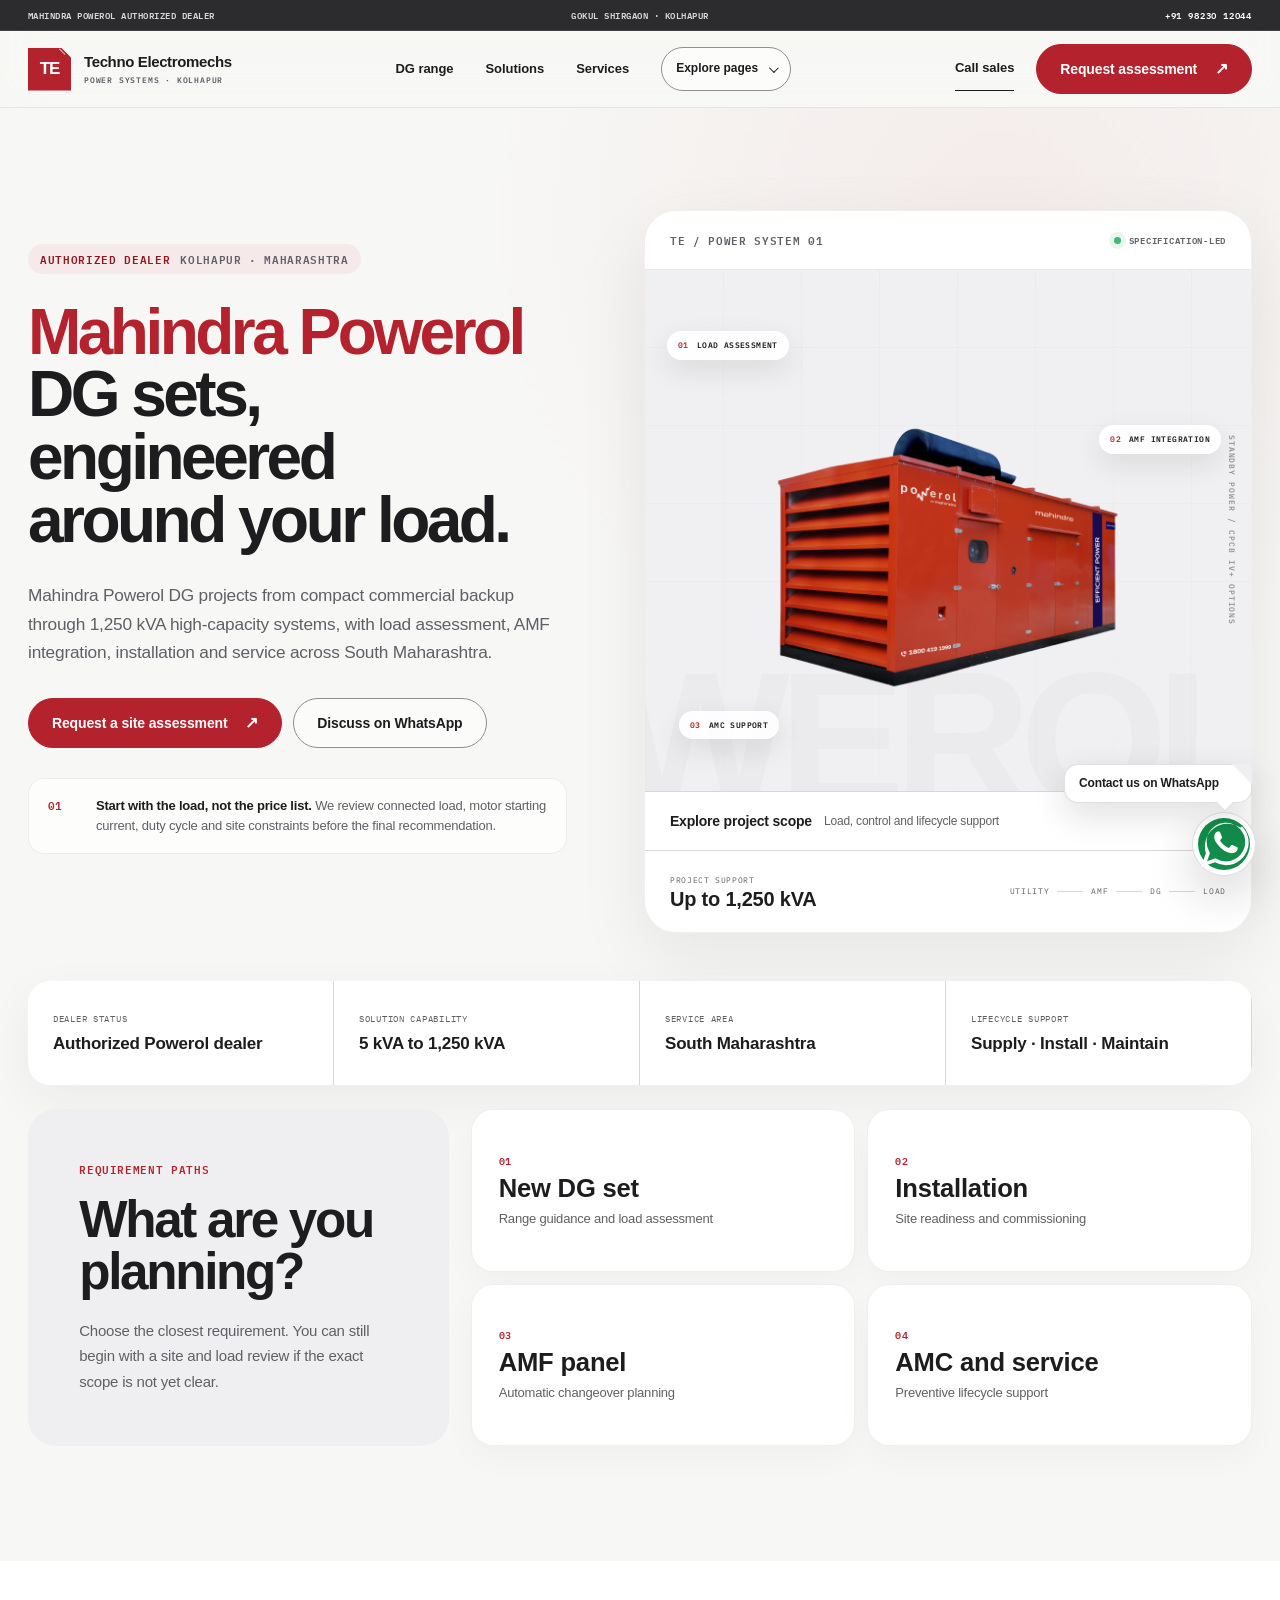
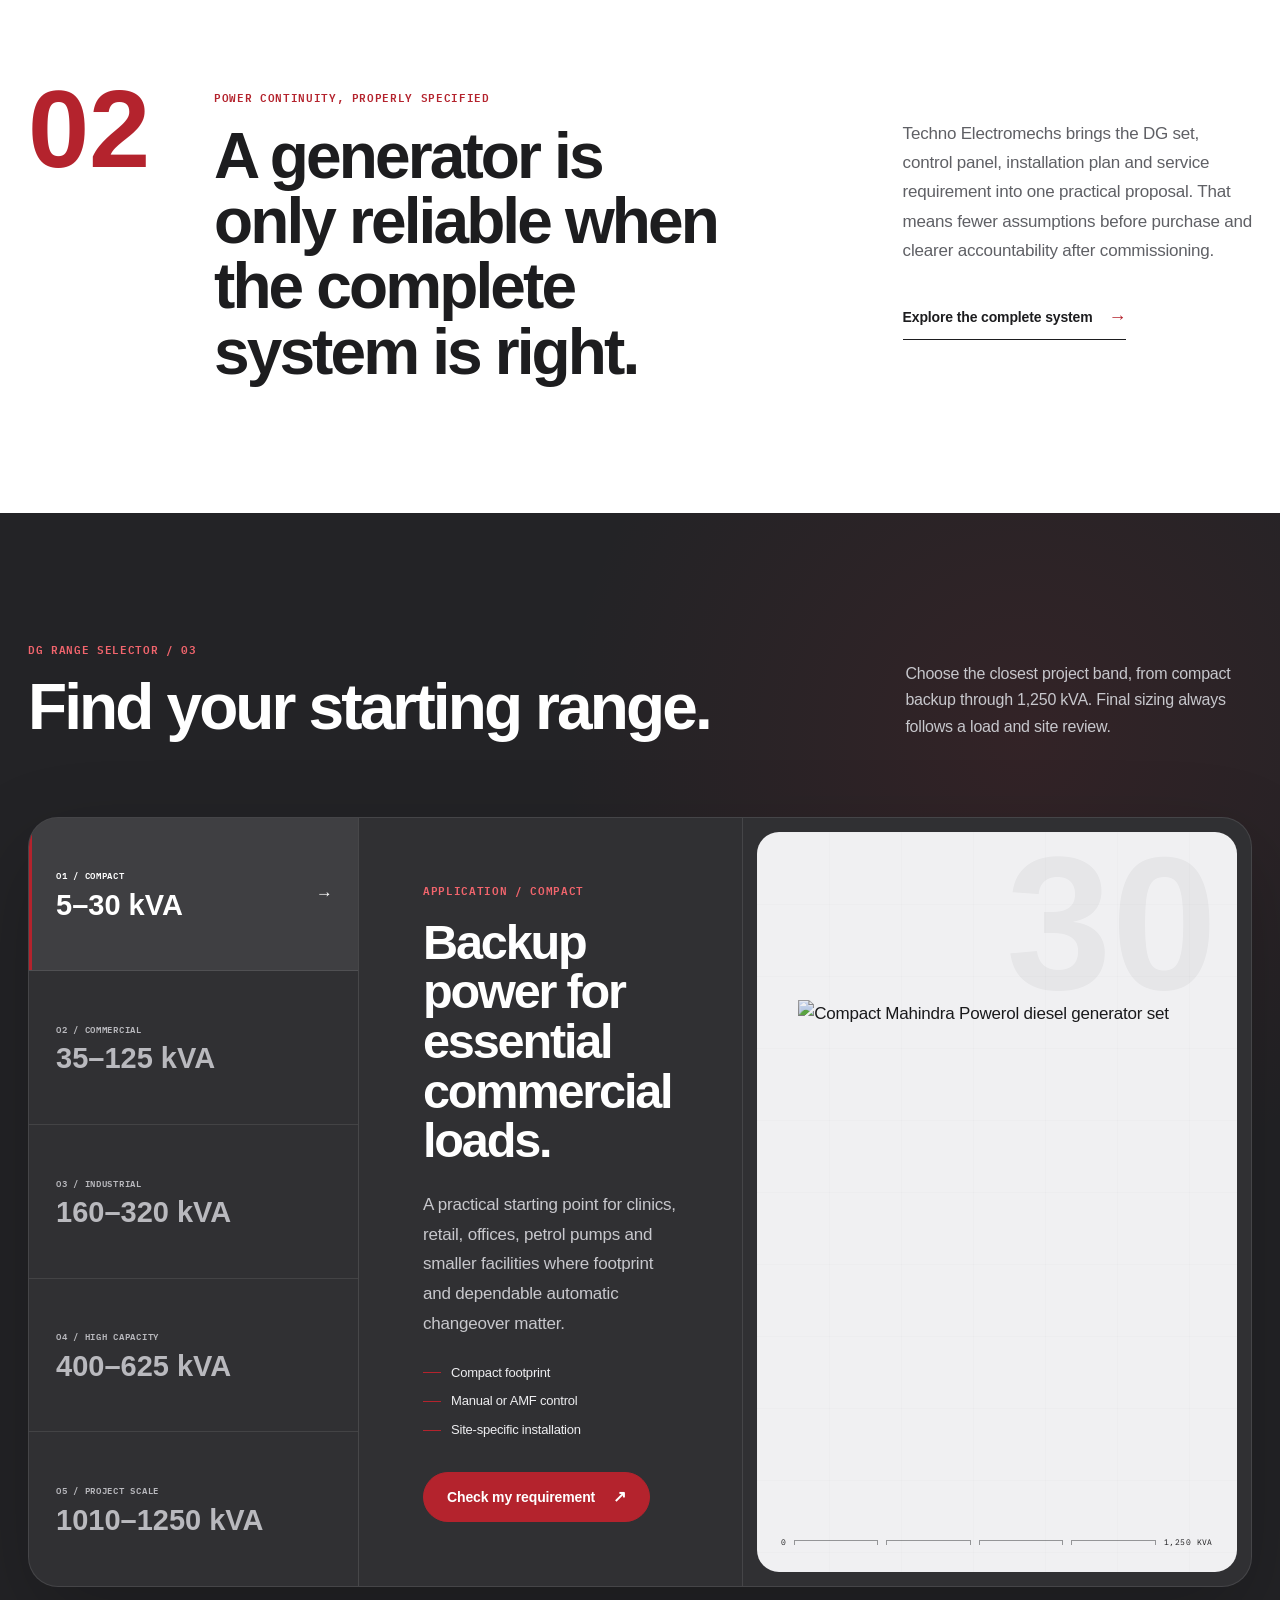
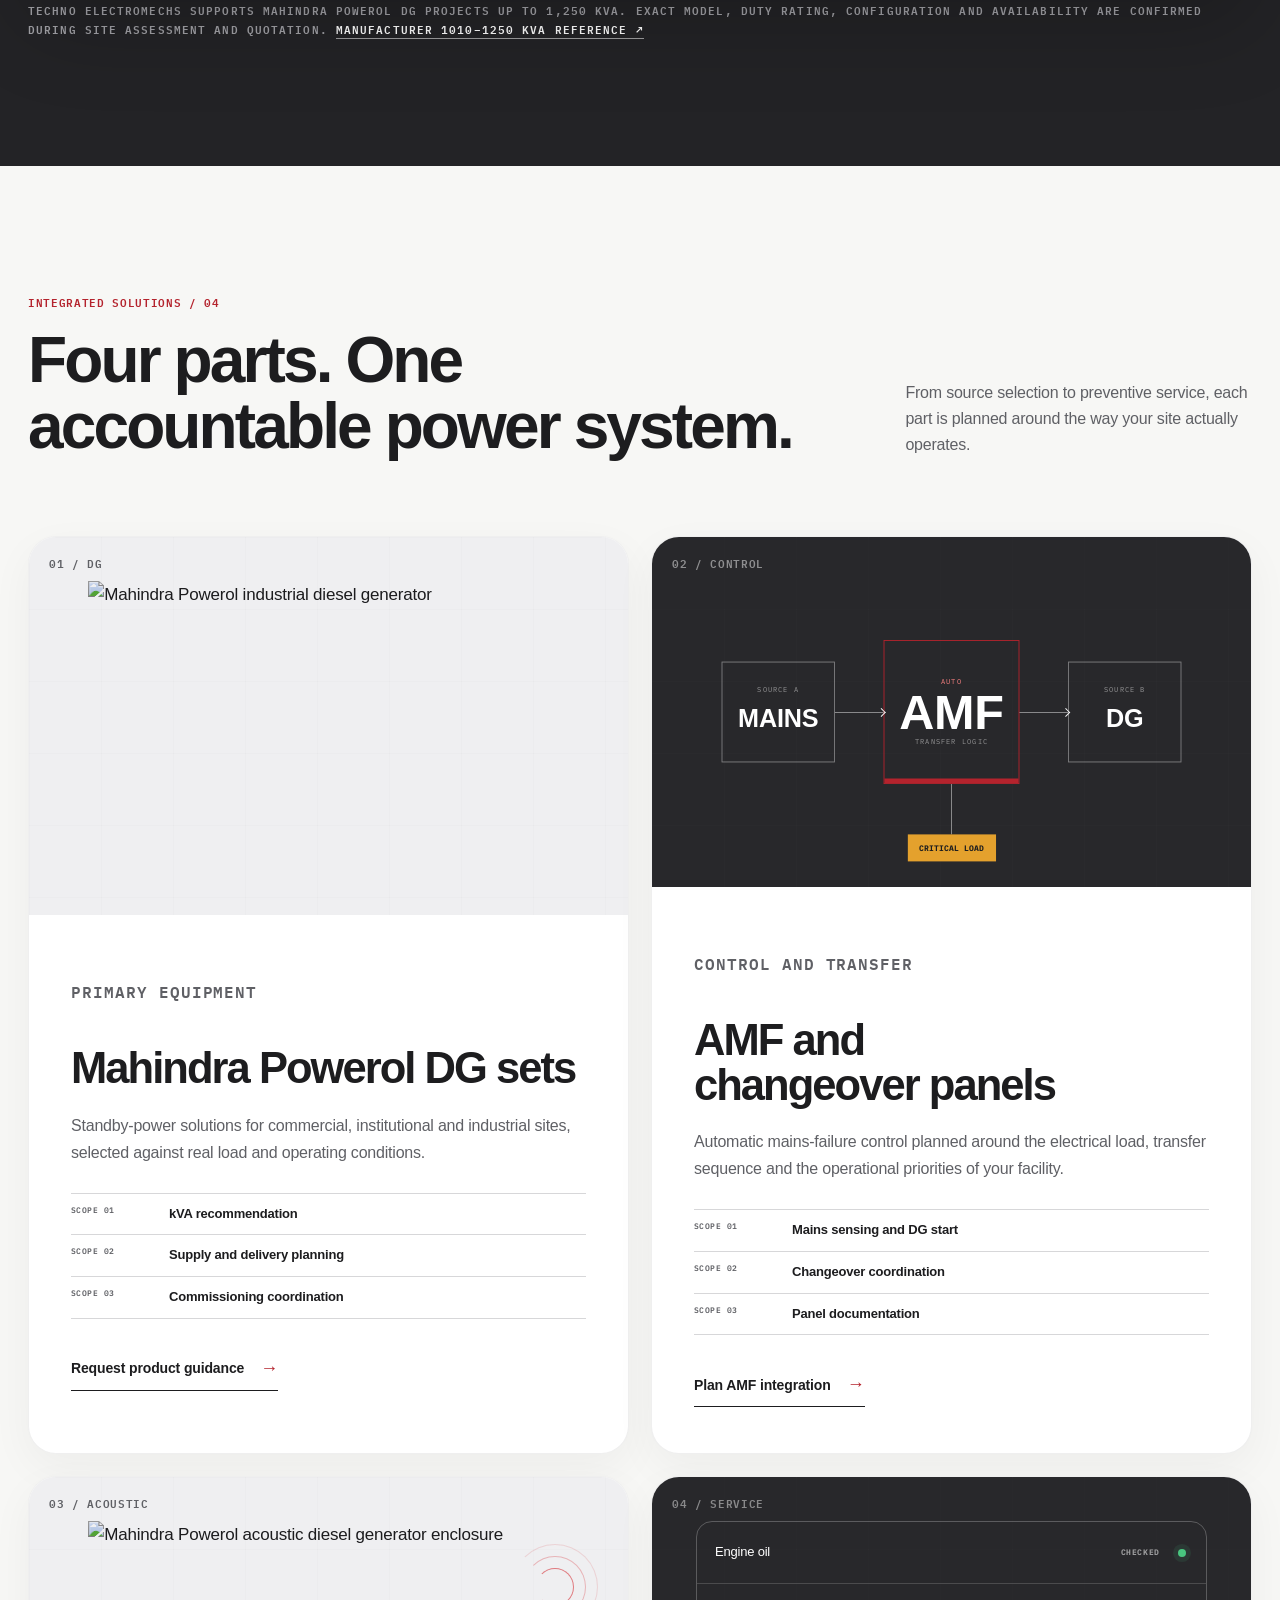
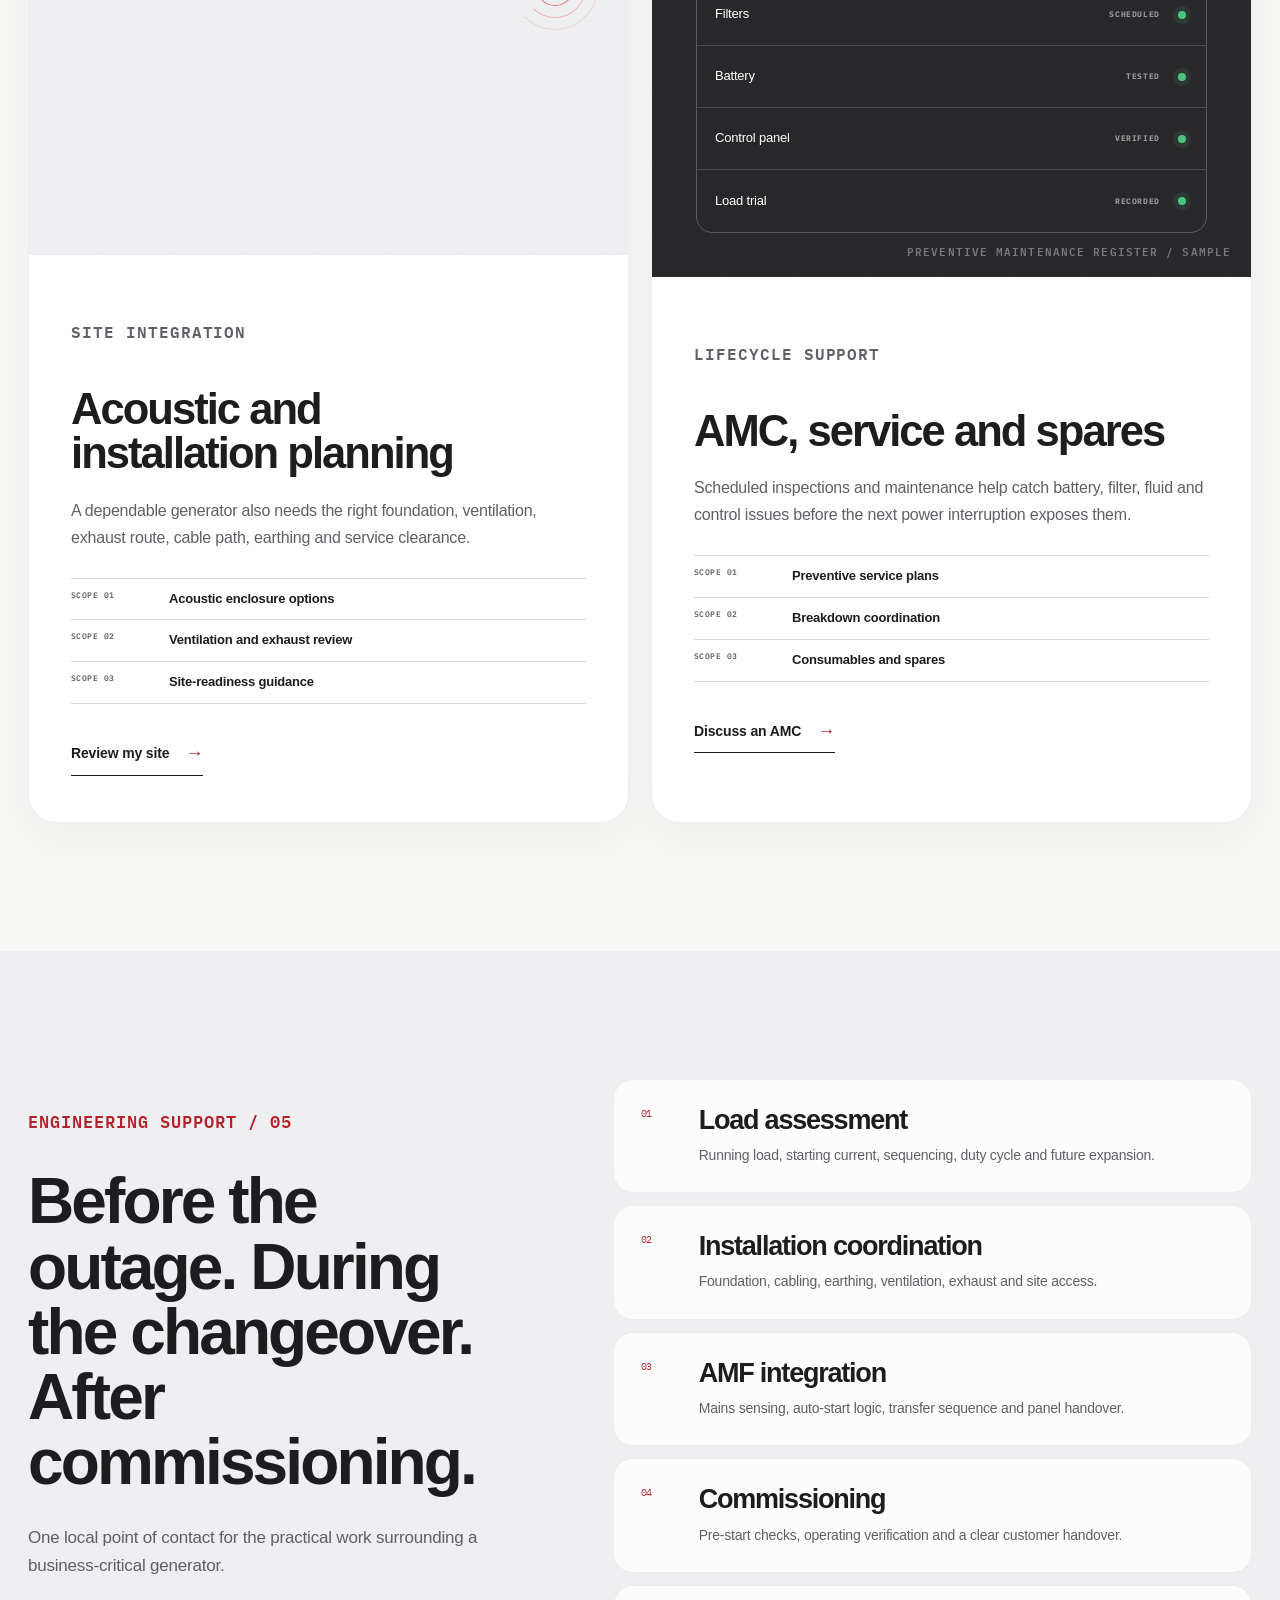
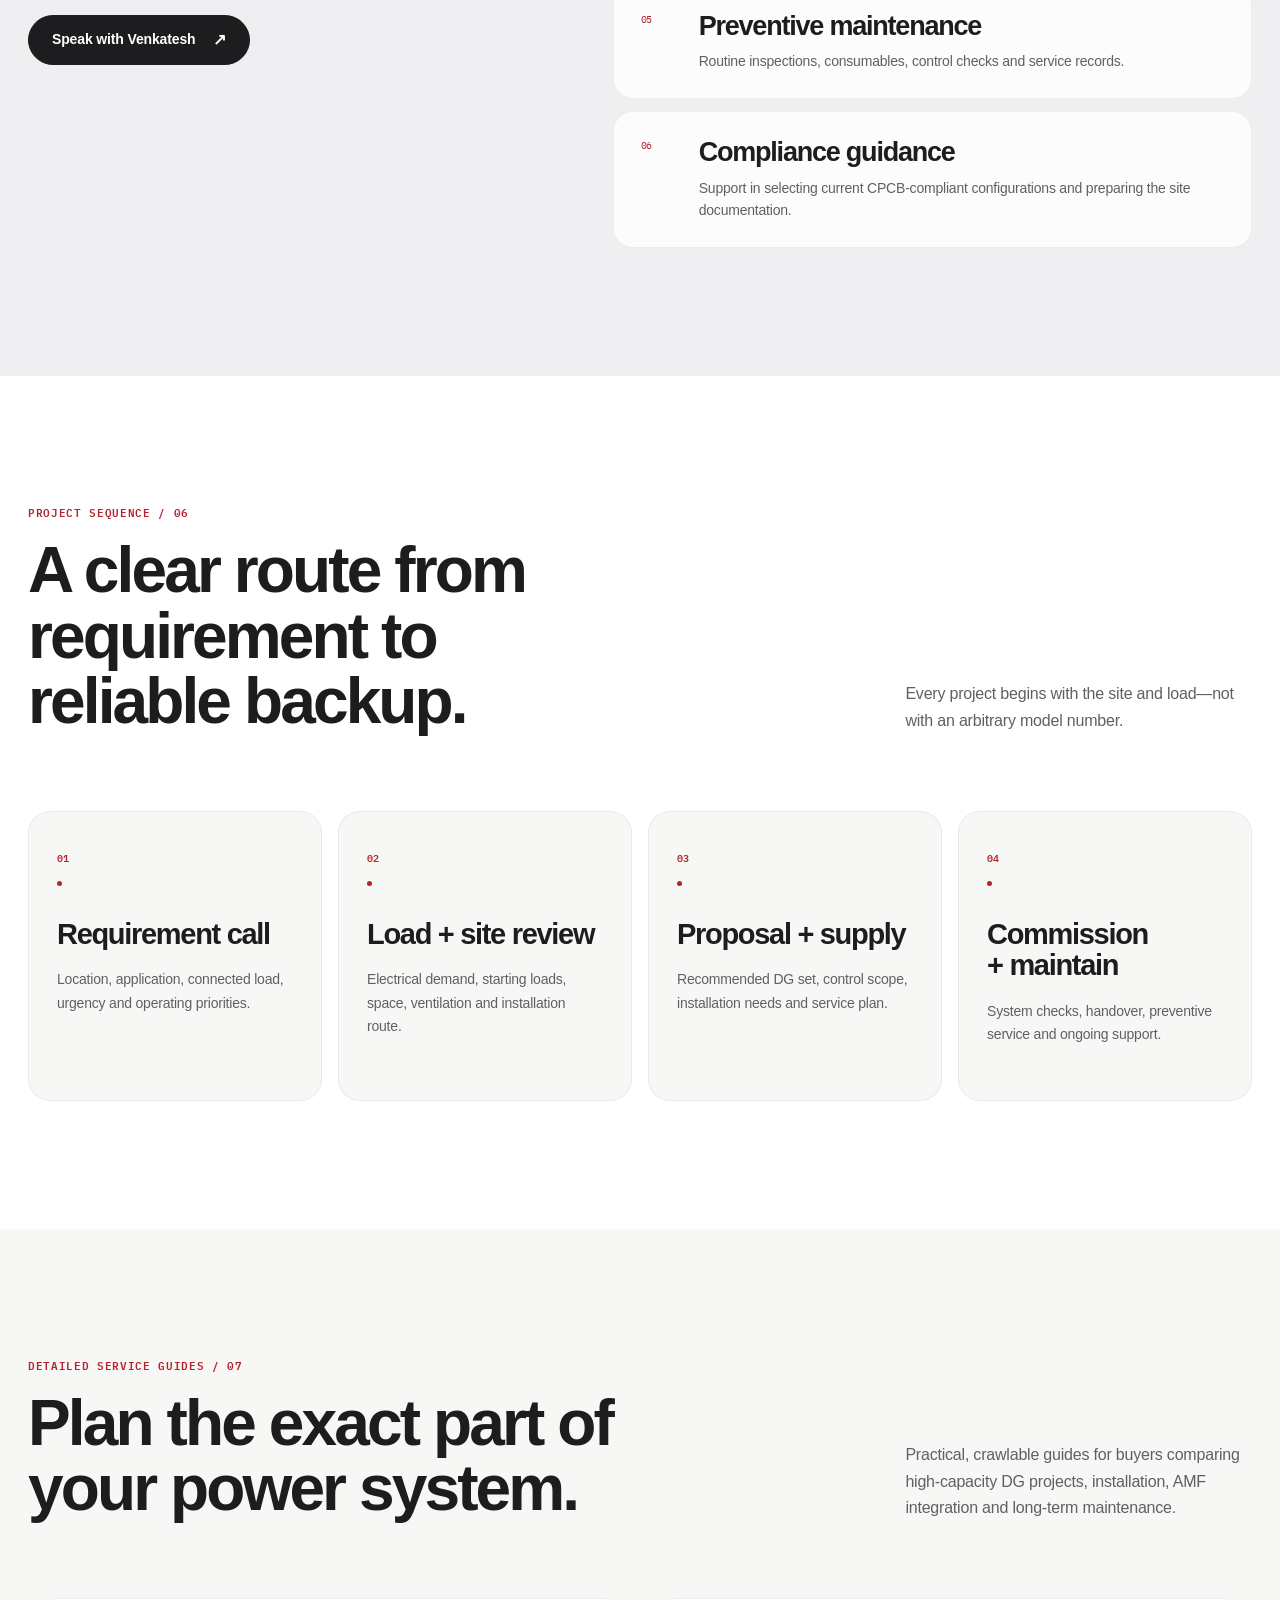
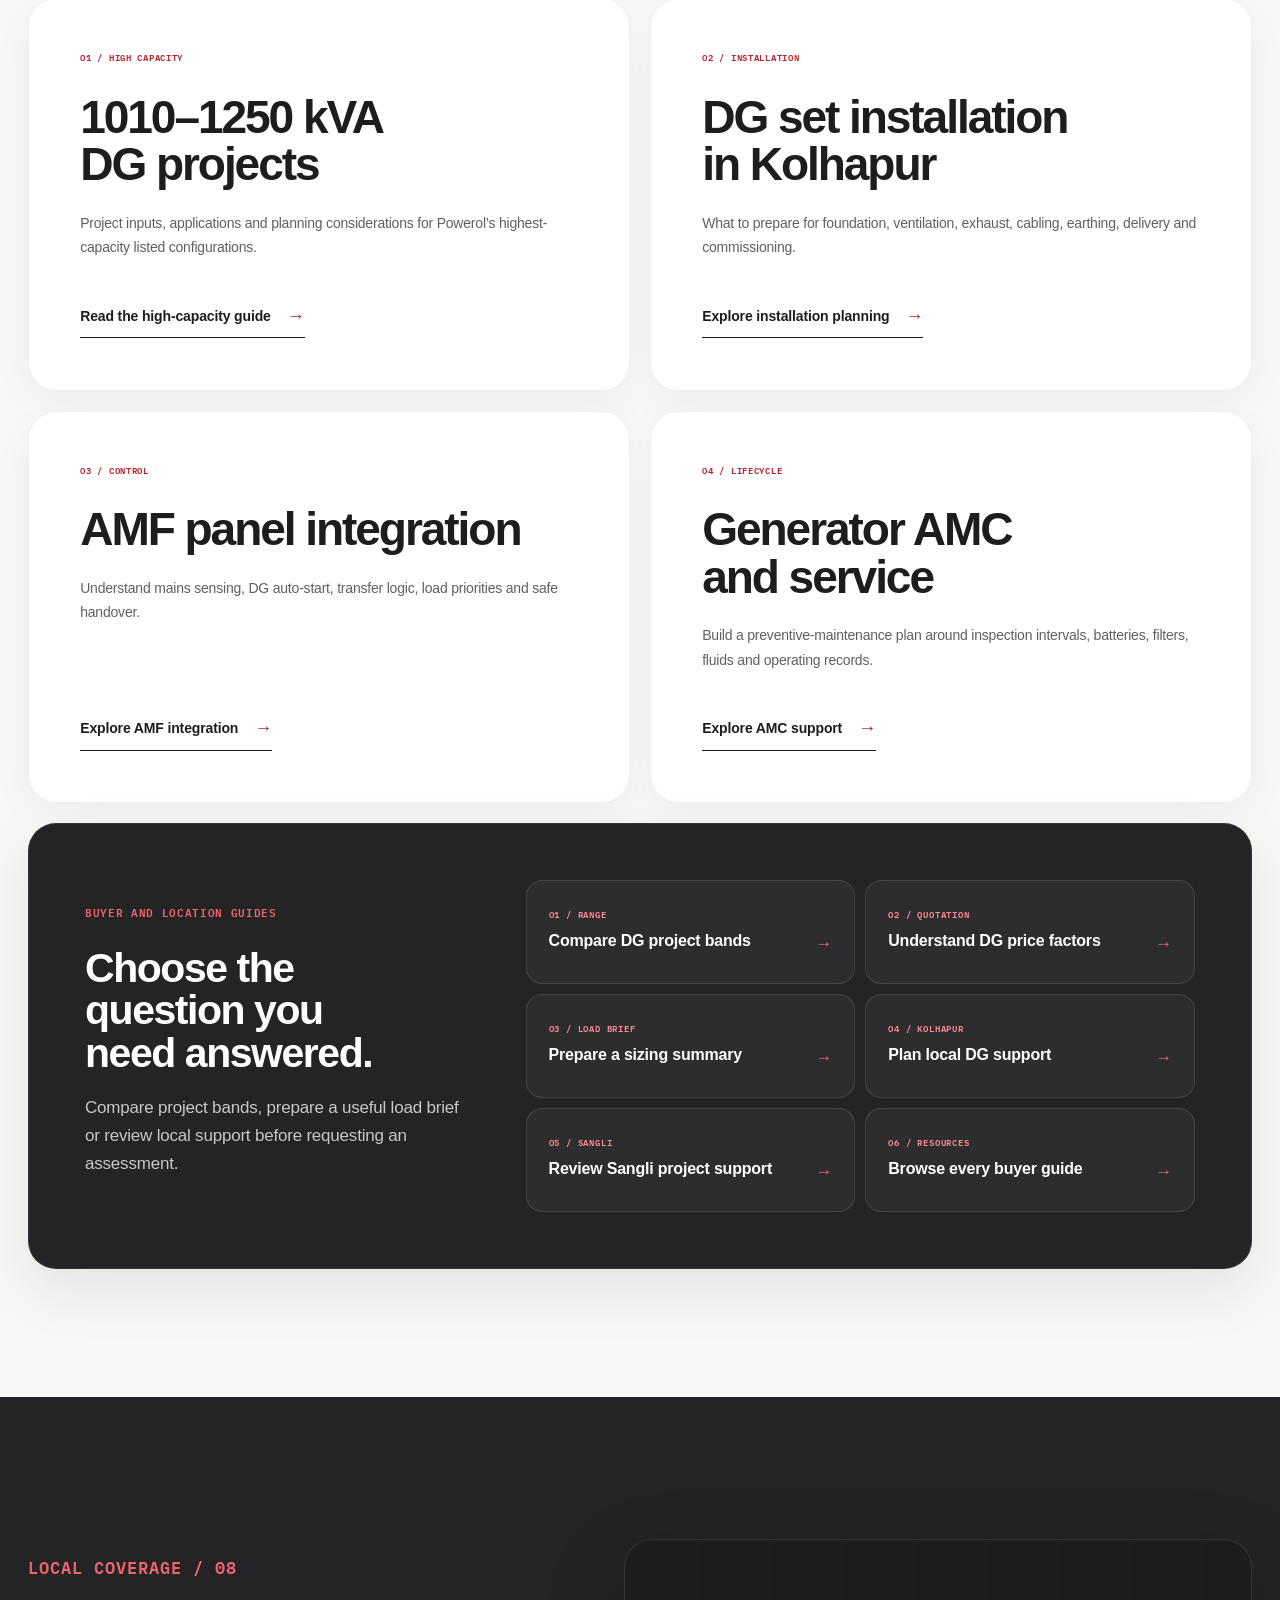
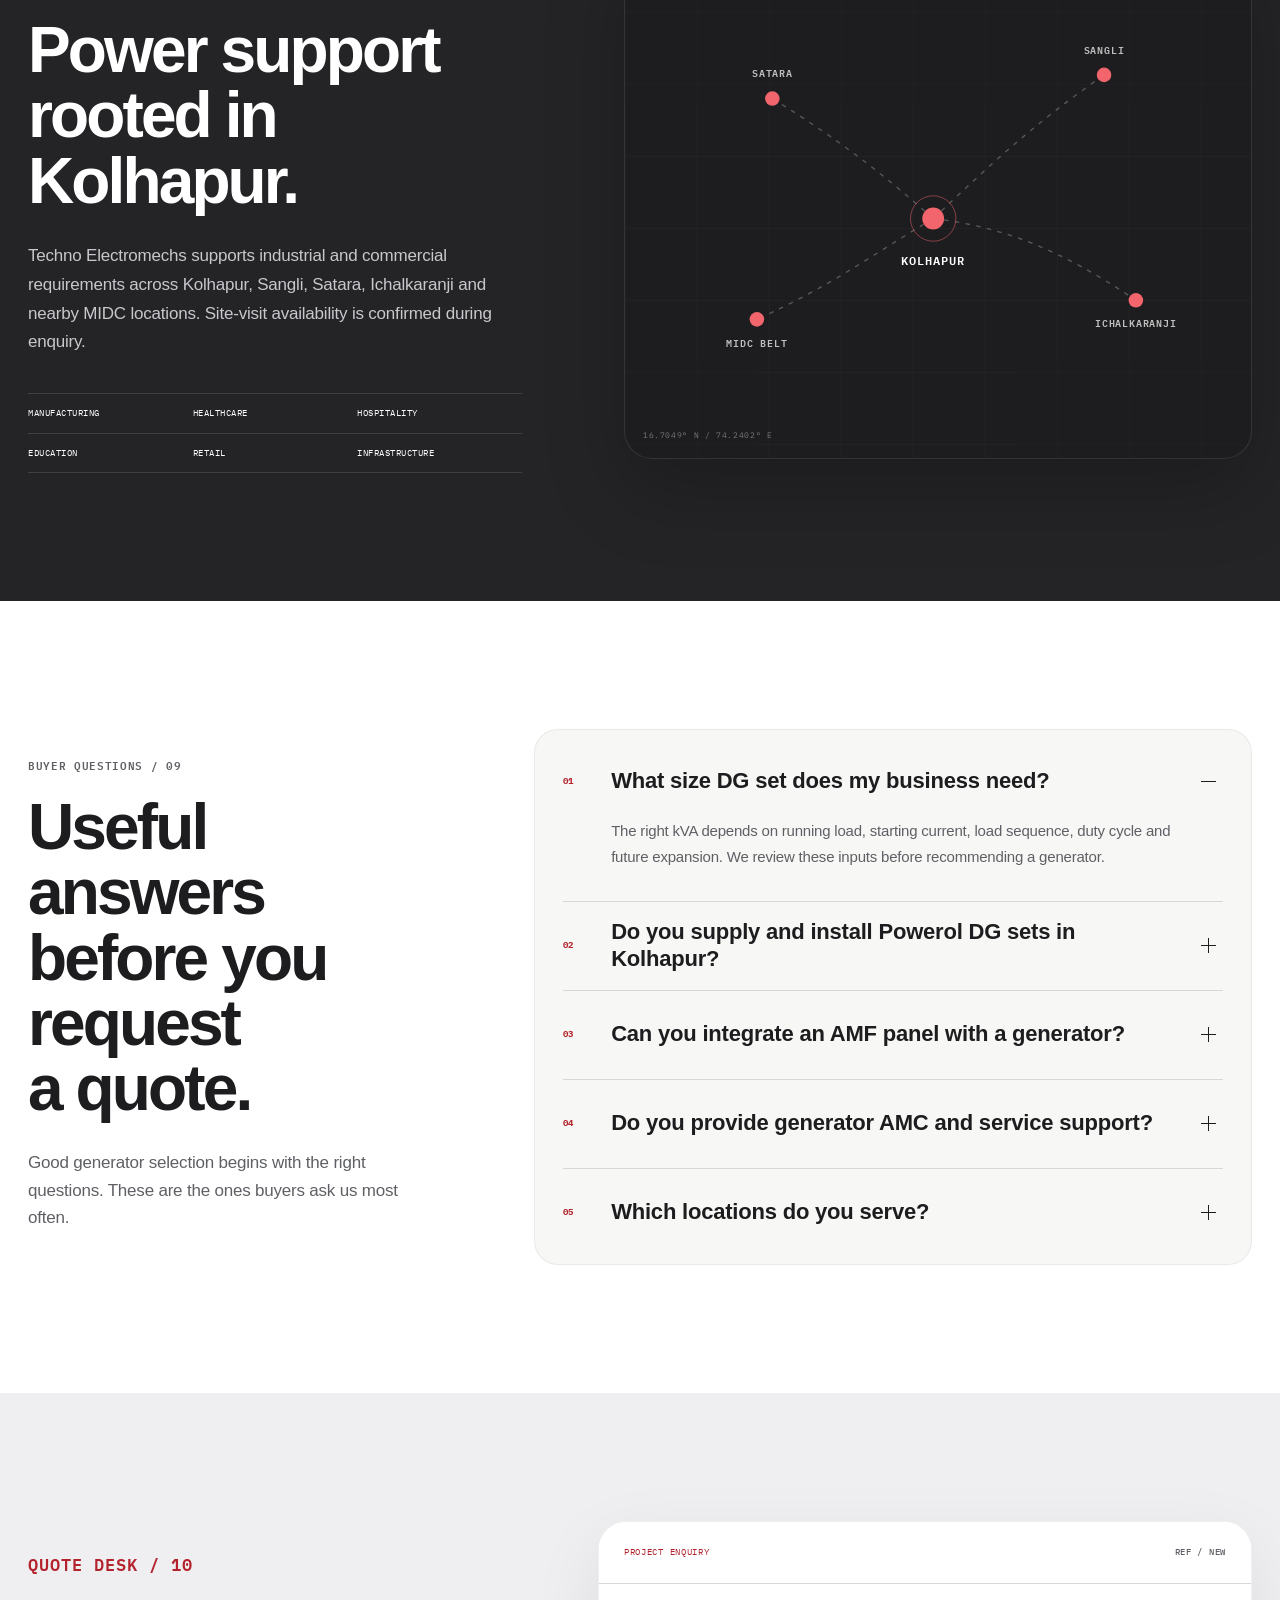
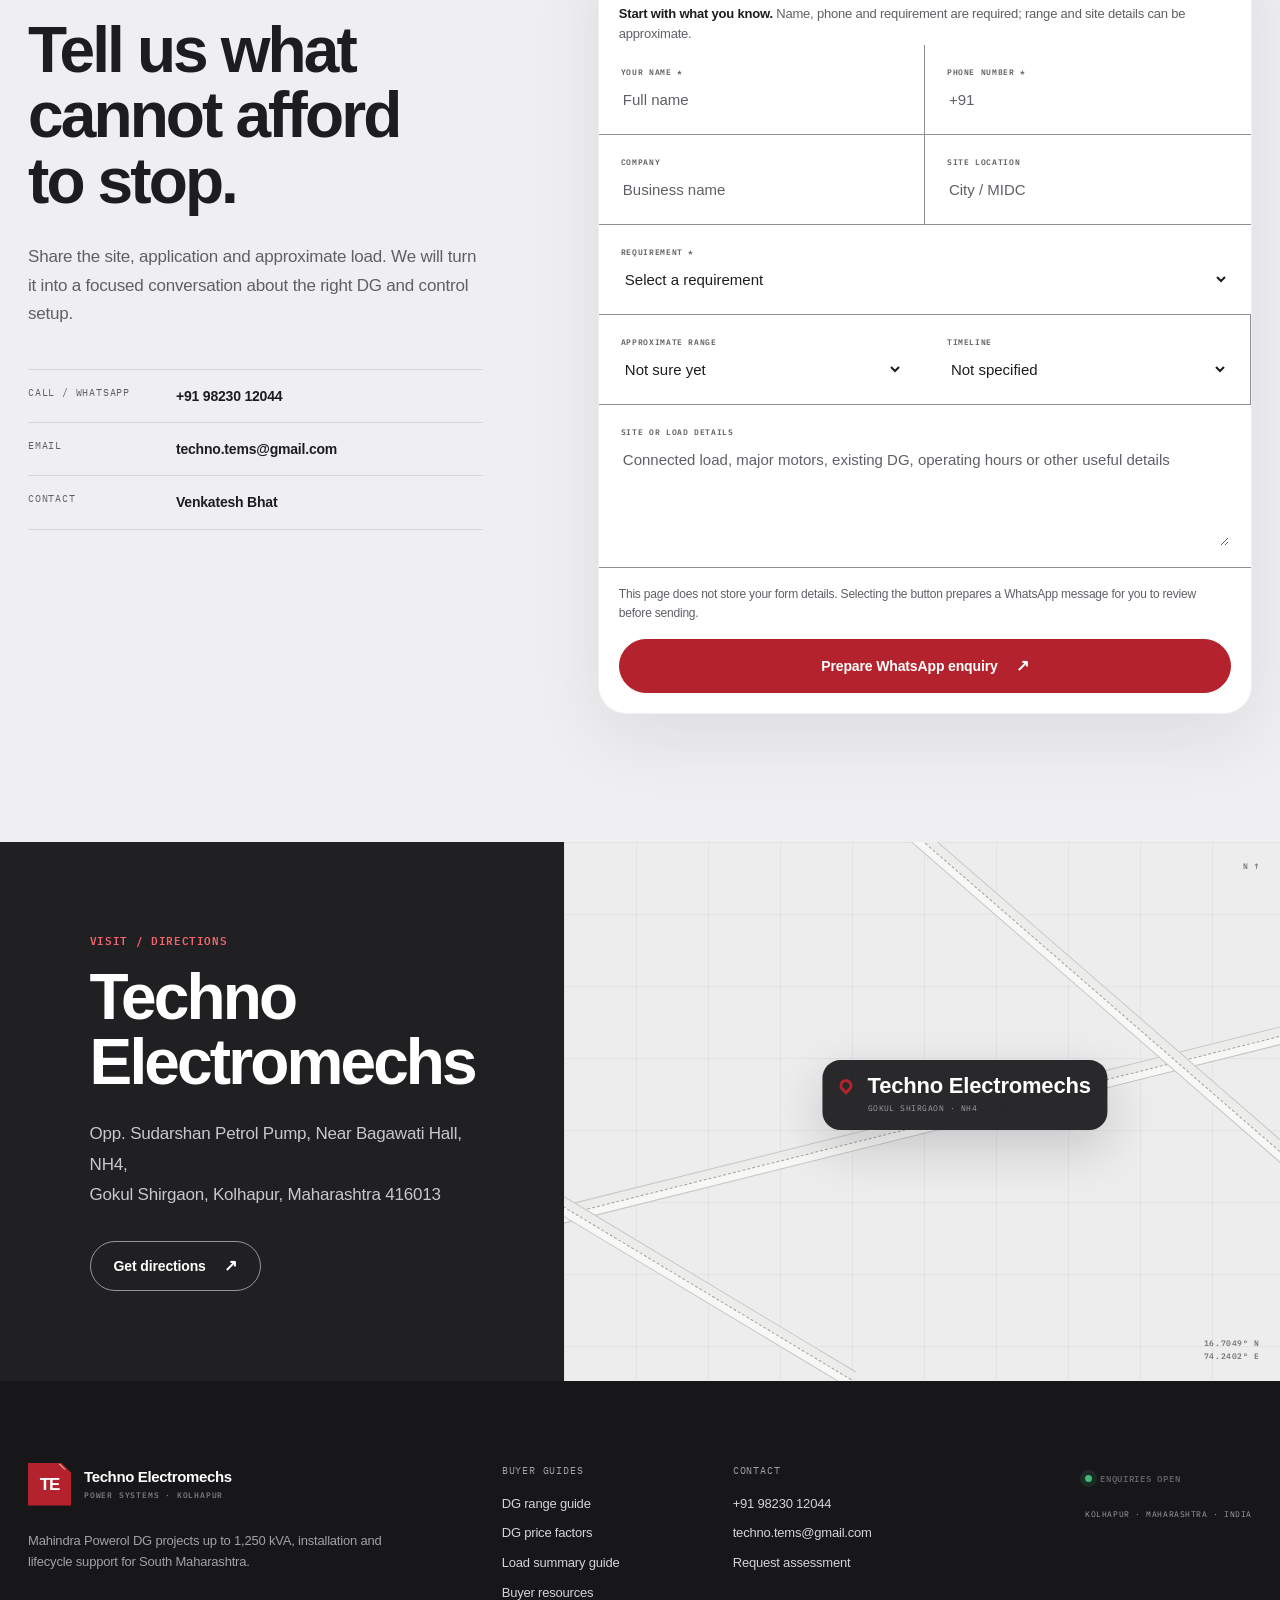
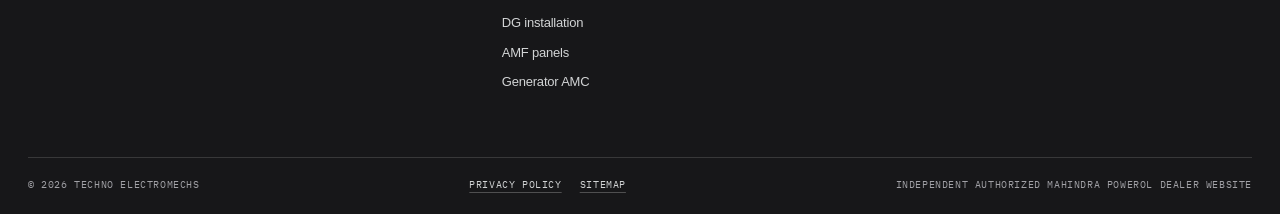
==== commit 42aedeed: "Install and Configure Vercel Web Analytics ## Vercel Web Analytics Installation - Implementation Rep" ====
--- a/index.html
+++ b/index.html
@@ -94,6 +94,12 @@
     ]
   }
   </script>
+
+  <!-- Vercel Web Analytics -->
+  <script>
+    window.va = window.va || function () { (window.vaq = window.vaq || []).push(arguments); };
+  </script>
+  <script defer src="/_vercel/insights/script.js"></script>
 </head>
 <body>
   <a class="skip-link" href="#main-content">Skip to main content</a>
--- a/assets/premium.css
+++ b/assets/premium.css
@@ -0,0 +1,1923 @@
+/* Calm premium industrial theme
+   Additive visual layer: public content, URLs, schema and behaviour remain in the base files. */
+
+:root {
+  --ink: #1d1d1f;
+  --ink-soft: #28282a;
+  --graphite: #3a3a3c;
+  --steel: #5f6065;
+  --steel-light: #717177;
+  --paper: #f7f7f5;
+  --paper-deep: #efeff1;
+  --white: #ffffff;
+  --line: #d7d7d9;
+  --line-control: #8e8e93;
+  --line-dark: rgba(255, 255, 255, .16);
+  --red: #b4232d;
+  --red-dark: #8f1720;
+  --red-soft: #f6e9ea;
+  --red-on-dark: #f2656d;
+  --focus: #b4232d;
+  --on-dark-muted: #c7c7cc;
+  --on-dark-subtle: #a1a1a6;
+  --display: -apple-system, BlinkMacSystemFont, "Segoe UI", Arial, sans-serif;
+  --sans: -apple-system, BlinkMacSystemFont, "Segoe UI", Arial, sans-serif;
+  --max: 1240px;
+  --radius-card: 28px;
+  --radius-small: 16px;
+  --shadow-soft: 0 24px 70px rgba(29, 29, 31, .08);
+  --ease: cubic-bezier(.22, 1, .36, 1);
+}
+
+html { scroll-padding-top: 112px; }
+
+body {
+  background: var(--paper);
+  font-size: 17px;
+  letter-spacing: -.012em;
+}
+
+h1,
+h2,
+h3 {
+  font-family: var(--display);
+  font-weight: 650;
+  letter-spacing: -.045em;
+}
+
+h2 {
+  font-size: clamp(48px, 5vw, 72px);
+  line-height: 1.02;
+}
+
+h3 { line-height: 1.06; }
+
+.shell { width: min(calc(100% - 56px), var(--max)); }
+.section-pad { padding: clamp(104px, 10vw, 152px) 0; }
+
+.eyebrow,
+.mono-label,
+.section-code,
+.stage-id,
+.system-code,
+.visual-index {
+  letter-spacing: .06em;
+}
+
+.eyebrow { color: var(--red); }
+
+.button {
+  min-height: 50px;
+  padding: 0 23px;
+  border-radius: 999px;
+  font-family: var(--sans);
+  font-size: 14px;
+  font-weight: 600;
+  letter-spacing: -.01em;
+  text-transform: none;
+  box-shadow: none;
+  transition: color .22s var(--ease), background .22s var(--ease), border-color .22s var(--ease), box-shadow .22s var(--ease), transform .22s var(--ease);
+}
+
+.button--primary {
+  background: var(--red);
+  border-color: var(--red);
+}
+
+.button--primary:hover {
+  background: var(--red-dark);
+  border-color: var(--red-dark);
+  box-shadow: 0 12px 30px rgba(180, 35, 45, .18);
+}
+
+.button--line {
+  background: rgba(255, 255, 255, .48);
+  border-color: var(--line-control);
+}
+
+.button--line:hover {
+  color: var(--ink);
+  background: var(--white);
+  border-color: var(--ink);
+}
+
+.arrow-link {
+  font-family: var(--sans);
+  font-size: 14px;
+  font-weight: 600;
+  letter-spacing: -.01em;
+  text-transform: none;
+}
+
+.site-header {
+  background: rgba(247, 247, 245, .88);
+  border-bottom: 1px solid rgba(29, 29, 31, .08);
+  backdrop-filter: saturate(160%) blur(22px);
+  -webkit-backdrop-filter: saturate(160%) blur(22px);
+}
+
+.utility-bar {
+  min-height: 30px;
+  color: #d7d7da;
+  background: #2c2c2e;
+}
+
+.utility-inner { min-height: 30px; }
+.utility-inner span { letter-spacing: .055em; }
+.nav-row { min-height: 76px; border-bottom: 0; }
+.brand-mark { box-shadow: 0 8px 24px rgba(180, 35, 45, .14); }
+.brand-copy strong { letter-spacing: -.025em; }
+
+.desktop-nav { gap: 32px; }
+.desktop-nav > a,
+.text-action {
+  font-family: var(--sans);
+  font-size: 13px;
+  font-weight: 600;
+  letter-spacing: -.005em;
+  text-transform: none;
+}
+
+.desktop-nav > a::after { bottom: -7px; height: 2px; }
+
+.page-menu summary {
+  border-color: var(--line-control);
+  border-radius: 999px;
+  background: rgba(255, 255, 255, .66);
+}
+
+.page-menu summary > span:first-child {
+  font-family: var(--sans);
+  font-size: 12px;
+  font-weight: 600;
+  letter-spacing: 0;
+  text-transform: none;
+}
+
+.page-menu__panel {
+  margin-top: 10px;
+  border: 1px solid rgba(29, 29, 31, .08);
+  border-radius: 24px;
+  box-shadow: var(--shadow-soft);
+  overflow: hidden;
+}
+
+/* Keep a closed details menu entirely out of layout and hit testing. */
+.page-menu:not([open]) > .page-menu__panel { display: none; }
+
+.menu-toggle { border-radius: 50%; }
+.mobile-menu { background: #202022; }
+.scroll-progress { height: 2px; }
+
+.hero {
+  padding: clamp(72px, 8vw, 112px) 0 0;
+  background-color: var(--paper);
+  background-image: radial-gradient(circle at 78% 8%, rgba(180, 35, 45, .055), transparent 31%);
+  background-repeat: no-repeat;
+  background-size: auto;
+}
+
+.hero::before { display: none; }
+
+.hero-grid {
+  grid-template-columns: minmax(0, .94fr) minmax(500px, 1.06fr);
+  gap: clamp(48px, 6vw, 88px);
+}
+
+.hero-copy { padding: 18px 0 64px; }
+
+.section-code {
+  width: fit-content;
+  display: inline-flex;
+  align-items: center;
+  gap: 10px;
+  padding: 7px 12px;
+  color: var(--steel);
+  background: var(--red-soft);
+  border-radius: 999px;
+}
+
+.section-code span {
+  padding: 0;
+  color: var(--red-dark);
+  background: transparent;
+}
+
+.hero h1 {
+  max-width: 720px;
+  margin-top: 27px;
+  font-size: clamp(56px, 5vw, 70px);
+  font-weight: 650;
+  line-height: .98;
+  letter-spacing: -.055em;
+}
+
+.hero h1 span:first-child { color: var(--red); }
+
+.hero-lead {
+  max-width: 640px;
+  margin-top: 30px;
+  color: var(--steel);
+  font-size: clamp(17px, 1.35vw, 19px);
+  line-height: 1.65;
+}
+
+.hero-actions { gap: 11px; margin-top: 31px; }
+
+.hero-note {
+  max-width: 620px;
+  grid-template-columns: 32px 1fr;
+  margin-top: 30px;
+  padding: 17px 19px;
+  background: rgba(255, 255, 255, .72);
+  border: 1px solid rgba(29, 29, 31, .07);
+  border-radius: var(--radius-small);
+}
+
+.hero-note p { font-size: 13px; line-height: 1.55; }
+
+.power-stage {
+  color: var(--ink);
+  background: var(--white);
+  border: 1px solid rgba(29, 29, 31, .07);
+  border-radius: 32px;
+  box-shadow: var(--shadow-soft);
+  clip-path: none;
+  overflow: hidden;
+}
+
+.power-stage::after { display: none; }
+
+.stage-head,
+.stage-foot { padding-inline: 25px; }
+.stage-id { color: var(--steel); }
+.live-mark { color: var(--steel); }
+
+.stage-canvas {
+  min-height: 520px;
+  padding: 62px 48px 40px;
+  background: #f0f0f2;
+}
+
+.stage-grid {
+  opacity: .22;
+  background-size: 78px 78px;
+}
+
+.stage-canvas::before { color: rgba(29, 29, 31, .025); }
+.stage-canvas img { width: 96%; filter: contrast(1.02) saturate(.88); }
+
+.callout {
+  padding: 8px 11px;
+  background: rgba(255, 255, 255, .9);
+  border: 0;
+  border-radius: 999px;
+  box-shadow: 0 10px 28px rgba(29, 29, 31, .1);
+  backdrop-filter: blur(12px);
+}
+
+.callout::after { display: none; }
+.vertical-spec { color: rgba(29, 29, 31, .42); }
+
+.stage-foot {
+  min-height: 82px;
+  border-top: 1px solid var(--line);
+}
+
+.stage-foot span { color: var(--steel); }
+.stage-foot strong { color: var(--ink); font-family: var(--display); font-size: 20px; }
+.single-line-diagram i { background: var(--line); }
+
+.proof-rail {
+  margin-top: 48px;
+  background: var(--white);
+  border: 0;
+  border-radius: 22px;
+  box-shadow: 0 16px 48px rgba(29, 29, 31, .055);
+  overflow: hidden;
+}
+
+.proof-rail > div {
+  min-height: 104px;
+  padding: 22px 25px;
+  border-right: 1px solid var(--line);
+}
+
+.proof-rail > div:first-child { border-left: 0; }
+.proof-rail strong { font-family: var(--display); font-size: 17px; line-height: 1.25; }
+
+.decision-strip {
+  gap: 22px;
+  margin-top: 24px;
+  margin-bottom: clamp(88px, 9vw, 132px);
+  background: transparent;
+  border: 0;
+  box-shadow: none;
+}
+
+.decision-strip__intro {
+  padding: clamp(32px, 4vw, 52px);
+  background: var(--paper-deep);
+  border: 0;
+  border-radius: var(--radius-card);
+}
+
+.decision-strip__intro h2 {
+  margin-top: 17px;
+  font-size: clamp(40px, 4vw, 58px);
+  line-height: 1.02;
+}
+
+.decision-grid { gap: 12px; }
+
+.decision-grid a {
+  min-height: 154px;
+  padding: 27px;
+  background: var(--white);
+  border: 1px solid rgba(29, 29, 31, .07) !important;
+  border-radius: 22px;
+  box-shadow: 0 10px 34px rgba(29, 29, 31, .035);
+  transition: transform .25s var(--ease), box-shadow .25s var(--ease), background .25s var(--ease);
+}
+
+.decision-grid a:hover {
+  color: var(--ink);
+  background: var(--white);
+  box-shadow: 0 20px 48px rgba(29, 29, 31, .08);
+  transform: translateY(-2px);
+}
+
+.decision-grid strong { font-family: var(--display); font-size: clamp(23px, 2vw, 29px); line-height: 1.08; }
+.decision-grid small,
+.decision-grid a:hover small { color: var(--steel); }
+
+.intro-section { background: var(--white); border-bottom: 0; }
+.intro-grid { grid-template-columns: .16fr 1.18fr .66fr; gap: clamp(36px, 5vw, 72px); }
+.intro-index { font-family: var(--display); font-size: 110px; opacity: .07; }
+.intro-copy h2 { margin-top: 19px; }
+.intro-detail { padding-top: 30px; }
+.intro-detail p { color: var(--steel); font-size: 17px; line-height: 1.72; }
+
+.section-heading {
+  gap: clamp(44px, 7vw, 94px);
+  margin-bottom: clamp(54px, 6vw, 78px);
+}
+
+.section-heading h2 { margin-top: 18px; }
+.section-heading > p { line-height: 1.65; }
+
+.js .reveal {
+  transform: translateY(16px);
+  transition: opacity .52s var(--ease), transform .52s var(--ease);
+}
+
+@media (hover: hover) {
+  .button:hover { transform: translateY(-1px); }
+}
+
+/* Product selector: one controlled dark chapter */
+.range-section {
+  color: var(--white);
+  background: #232326;
+}
+
+.range-section::before {
+  opacity: 1;
+  background: radial-gradient(circle at 80% 18%, rgba(180, 35, 45, .11), transparent 32%);
+}
+
+.section-heading--light .eyebrow { color: var(--red-on-dark); }
+.section-heading--light > p { color: var(--on-dark-muted); }
+
+.range-console {
+  grid-template-columns: 330px minmax(0, 1fr);
+  min-height: 620px;
+  background: #303033;
+  border: 1px solid rgba(255, 255, 255, .1);
+  border-radius: 30px;
+  box-shadow: 0 34px 90px rgba(0, 0, 0, .22);
+  overflow: hidden;
+}
+
+.range-choices { border-right-color: rgba(255, 255, 255, .11); }
+
+.range-choice {
+  padding: 26px 50px 26px 27px;
+  color: #b9b9be;
+  border-bottom-color: rgba(255, 255, 255, .09);
+}
+
+.range-choice::before { width: 3px; opacity: 0; }
+.range-choice strong { font-family: var(--display); font-size: 29px; font-weight: 600; }
+.range-choice:hover { background: rgba(255, 255, 255, .035); }
+.range-choice.is-active { background: rgba(255, 255, 255, .075); }
+.range-choice.is-active::before { width: 3px; opacity: 1; }
+
+.range-panel { grid-template-columns: minmax(0, .86fr) minmax(390px, 1.14fr); }
+
+.range-panel__copy {
+  padding: clamp(42px, 5vw, 66px);
+  border-right-color: rgba(255, 255, 255, .1);
+}
+
+.range-panel__copy .mono-label { color: var(--red-on-dark); }
+.range-panel__copy h3 { font-size: clamp(38px, 3.8vw, 54px); line-height: 1.02; }
+.range-panel__copy > p { color: var(--on-dark-muted); }
+.range-panel__copy li { color: #ededf0; }
+
+.range-panel__visual {
+  margin: 14px;
+  min-height: calc(100% - 28px);
+  padding: 58px 36px 72px;
+  background: #f0f0f2;
+  border-radius: 22px;
+}
+
+.range-panel__visual::before {
+  opacity: .18;
+  background-size: 72px 72px;
+}
+
+.range-panel__visual img {
+  width: 98%;
+  filter: saturate(.88) contrast(1.02);
+  transition: opacity .25s ease, transform .34s var(--ease);
+}
+
+.range-panel.is-changing .range-panel__visual img { opacity: .3; transform: scale(.99); }
+.range-watermark { color: rgba(29, 29, 31, .045); font-family: var(--display); font-size: 190px; }
+.range-disclaimer { color: var(--on-dark-subtle); }
+
+/* Complete-system bento */
+.systems-section { background: var(--paper); }
+
+.system-list {
+  display: grid;
+  grid-template-columns: repeat(2, minmax(0, 1fr));
+  gap: 22px;
+  border-top: 0;
+}
+
+.system-row,
+.system-row--reverse {
+  min-height: 0;
+  grid-template-columns: 1fr;
+  align-content: start;
+  background: var(--white);
+  border: 1px solid rgba(29, 29, 31, .07);
+  border-radius: var(--radius-card);
+  box-shadow: 0 14px 44px rgba(29, 29, 31, .045);
+  overflow: hidden;
+}
+
+.system-row .system-visual,
+.system-row--reverse .system-visual {
+  order: 1;
+  min-height: 350px;
+  padding: 44px;
+  border: 0;
+}
+
+.system-row .system-copy,
+.system-row--reverse .system-copy {
+  order: 2;
+  padding: 42px 42px 46px;
+}
+
+.system-visual { background: var(--paper-deep); }
+.system-visual::before { opacity: .2; background-size: 72px 72px; }
+.system-visual--image img { width: 94%; max-height: 290px; }
+.system-row:hover .system-visual--image img { transform: scale(1.008); }
+.system-copy h3 { margin-top: 15px; font-size: clamp(38px, 3.4vw, 50px); line-height: 1.02; }
+.system-copy > p { margin: 22px 0 26px; line-height: 1.68; }
+.spec-list { margin-bottom: 27px; }
+
+.system-visual--diagram,
+.system-visual--register { background: #28282b; }
+
+.amf-diagram { transform: scale(.9); }
+.service-register { border-color: rgba(255, 255, 255, .24); border-radius: 16px; overflow: hidden; }
+
+/* Service capability chapter */
+.services-section {
+  color: var(--ink);
+  background: var(--paper-deep);
+}
+
+.services-grid { gap: clamp(54px, 8vw, 118px); }
+.services-intro .eyebrow { color: var(--red); }
+.services-intro h2 { line-height: 1.02; }
+.services-intro > p { color: var(--steel); line-height: 1.68; }
+.services-intro .button--light {
+  color: var(--white);
+  background: var(--ink);
+  border-color: var(--ink);
+}
+.services-intro .button--light:hover {
+  color: var(--white);
+  background: var(--red);
+  border-color: var(--red);
+}
+
+.capability-list {
+  display: grid;
+  gap: 12px;
+  border-top: 0;
+}
+
+.capability-list article {
+  grid-template-columns: 42px 1fr;
+  padding: 26px 27px;
+  background: rgba(255, 255, 255, .78);
+  border: 1px solid rgba(29, 29, 31, .065);
+  border-radius: 20px;
+}
+
+.capability-list article > span { color: var(--red); }
+.capability-list h3 { font-size: 27px; line-height: 1.08; }
+.capability-list p { color: var(--steel); line-height: 1.6; }
+
+/* Process and guides */
+.process-section { background: var(--white); }
+
+.process-line {
+  gap: 16px;
+  border: 0;
+}
+
+.process-line li {
+  min-height: 290px;
+  padding: 31px 28px;
+  background: var(--paper);
+  border: 1px solid rgba(29, 29, 31, .065);
+  border-radius: 22px;
+}
+
+.process-line li:last-child { border-right: 1px solid rgba(29, 29, 31, .065); }
+.process-line li::before { left: 28px; top: 69px; width: 5px; height: 5px; border-radius: 50%; transform: none; }
+.process-line li:first-child::before { left: 28px; }
+.process-line h3 { margin-top: 49px; font-size: 29px; line-height: 1.08; }
+.process-line p { line-height: 1.65; }
+
+.guide-section { background: var(--paper); }
+
+.guide-grid {
+  gap: 20px;
+  border: 0;
+}
+
+.guide-card {
+  min-height: 360px;
+  padding: clamp(34px, 4vw, 52px);
+  background: var(--white);
+  border: 1px solid rgba(29, 29, 31, .065);
+  border-radius: var(--radius-card);
+  box-shadow: 0 14px 44px rgba(29, 29, 31, .04);
+  transition: transform .25s var(--ease), box-shadow .25s var(--ease), background .25s var(--ease);
+}
+
+.guide-card:hover {
+  background: var(--white);
+  box-shadow: 0 22px 58px rgba(29, 29, 31, .075);
+  transform: translateY(-2px);
+}
+
+.guide-card h3 { margin-top: 29px; font-size: clamp(37px, 3.6vw, 49px); line-height: 1.03; }
+
+.buyer-paths {
+  display: grid;
+  grid-template-columns: minmax(0, .72fr) minmax(0, 1.28fr);
+  gap: clamp(28px, 5vw, 68px);
+  margin-top: 20px;
+  padding: clamp(30px, 4.5vw, 56px);
+  color: var(--white);
+  background: #242427;
+  border: 1px solid rgba(255, 255, 255, .08);
+  border-radius: var(--radius-card);
+  box-shadow: 0 22px 58px rgba(29, 29, 31, .09);
+}
+
+.buyer-paths__intro { align-self: center; }
+.buyer-paths__intro .mono-label { color: var(--red-on-dark); }
+.buyer-paths__intro h3 { margin-top: 22px; font-size: clamp(34px, 3.2vw, 46px); line-height: 1.04; letter-spacing: -.035em; }
+.buyer-paths__intro p { max-width: 460px; margin-top: 19px; color: var(--on-dark-muted); line-height: 1.65; }
+
+.buyer-paths__links {
+  display: grid;
+  grid-template-columns: repeat(2, minmax(0, 1fr));
+  gap: 10px;
+}
+
+.buyer-paths__links a {
+  display: grid;
+  grid-template-columns: 1fr auto;
+  align-content: center;
+  gap: 9px 18px;
+  min-height: 104px;
+  padding: 20px 22px;
+  color: var(--white);
+  background: rgba(255, 255, 255, .045);
+  border: 1px solid rgba(255, 255, 255, .11);
+  border-radius: 16px;
+  transition: transform .25s var(--ease), background .25s var(--ease), border-color .25s var(--ease);
+}
+
+.buyer-paths__links a:last-child:nth-child(odd) { grid-column: 1 / -1; }
+.buyer-paths__links span { grid-column: 1 / -1; color: #ff8a91; font-family: var(--mono); font-size: 9px; font-weight: 600; letter-spacing: .09em; }
+.buyer-paths__links strong { font-size: 16px; line-height: 1.35; }
+.buyer-paths__links i { align-self: center; color: var(--red-on-dark); font-style: normal; }
+.buyer-paths__links a:hover { background: rgba(255, 255, 255, .075); border-color: rgba(255, 255, 255, .22); transform: translateY(-2px); }
+.buyer-paths__links a:focus-visible { outline: 3px solid var(--white); outline-offset: 3px; }
+
+/* Local coverage, questions and conversion */
+.coverage-section {
+  color: var(--white);
+  background: #242427;
+}
+
+.coverage-copy .eyebrow { color: var(--red-on-dark); }
+.coverage-copy h2 { line-height: 1.02; }
+.coverage-copy > p { color: var(--on-dark-muted); line-height: 1.7; }
+.sector-lines { border-top-color: rgba(255, 255, 255, .13); }
+.sector-lines span { border-bottom-color: rgba(255, 255, 255, .13); }
+
+.coverage-map {
+  min-height: 520px;
+  background: #1d1d1f;
+  border: 1px solid rgba(255, 255, 255, .1);
+  border-radius: var(--radius-card);
+  box-shadow: 0 30px 80px rgba(0, 0, 0, .22);
+}
+
+.map-grid { opacity: .45; background-size: 72px 72px; }
+.map-node circle:first-child { fill: var(--red-on-dark); }
+.map-node circle:nth-child(2) { stroke: var(--red-on-dark); }
+
+.faq-section { background: var(--white); }
+.faq-grid { gap: clamp(54px, 8vw, 116px); }
+.faq-intro h2 { line-height: 1.02; }
+
+.faq-list {
+  padding: 7px 28px;
+  background: var(--paper);
+  border: 1px solid rgba(29, 29, 31, .065);
+  border-radius: 24px;
+}
+
+.faq-list details { border-bottom-color: var(--line); }
+.faq-list details:last-child { border-bottom: 0; }
+.faq-list summary {
+  min-height: 88px;
+  grid-template-columns: 34px 1fr 22px;
+  font-family: var(--display);
+  font-size: 22px;
+  line-height: 1.2;
+}
+
+.faq-list details p { padding-left: 48px; color: var(--steel); }
+
+.contact-section {
+  padding: clamp(104px, 10vw, 146px) 0;
+  color: var(--ink);
+  background: var(--paper-deep);
+  border-bottom: 0;
+}
+
+.contact-intro .eyebrow { color: var(--red); }
+.contact-intro h2 { line-height: 1.02; }
+.contact-intro > p { color: var(--steel); line-height: 1.68; }
+.direct-contact { border-top-color: var(--line); }
+.direct-contact > div { border-bottom-color: var(--line); }
+.direct-contact span { color: var(--steel); }
+.direct-contact a,
+.direct-contact strong { color: var(--ink); }
+
+.quote-form {
+  background: var(--white);
+  border: 1px solid rgba(29, 29, 31, .07);
+  border-radius: var(--radius-card);
+  box-shadow: var(--shadow-soft);
+  overflow: hidden;
+}
+
+.form-head {
+  min-height: 62px;
+  padding-inline: 25px;
+  color: var(--ink);
+  background: var(--white);
+  border-bottom: 1px solid var(--line);
+}
+
+.form-head span { color: var(--red); }
+.form-head strong { color: var(--steel); opacity: 1; }
+.form-grid label {
+  padding: 21px 22px;
+  border-color: var(--line-control);
+}
+.form-grid label:focus-within { background: #fbfbfc; box-shadow: inset 3px 0 0 var(--red); }
+.privacy-note { font-size: 12px; }
+.button--submit { min-height: 54px; }
+
+.longform .load-summary-form .form-instruction {
+  max-width: none;
+  margin: 20px 20px 0;
+  color: var(--steel);
+  font-size: 13px;
+  line-height: 1.6;
+}
+
+.longform .load-summary-form .privacy-note {
+  max-width: none;
+  margin: 17px 20px;
+  color: var(--steel);
+  font-size: 12px;
+  line-height: 1.55;
+}
+
+.load-summary-fields > label:nth-child(4) { border-right: 1px solid var(--line-control); }
+.load-summary-fields > label:nth-child(5) { border-right: 0; }
+
+.location-section {
+  min-height: 500px;
+  color: var(--white);
+  background: #202022;
+}
+
+.location-visual { min-width: 0; width: 100%; }
+
+.location-details h2 { line-height: 1.02; }
+.location-details .eyebrow { color: var(--red-on-dark); }
+.location-details address { color: var(--on-dark-muted); }
+.location-visual { background: #ededee; }
+.location-grid { opacity: .5; background-size: 72px 72px; }
+.location-pin {
+  background: rgba(29, 29, 31, .94);
+  border-left: 0;
+  border-radius: 18px;
+  box-shadow: 0 18px 50px rgba(29, 29, 31, .18);
+}
+
+.location-pin strong { font-family: var(--display); }
+
+.site-footer {
+  padding-top: 82px;
+  background: #171719;
+}
+
+.footer-grid { gap: clamp(38px, 5vw, 66px); }
+.footer-brand > p { color: var(--on-dark-subtle); line-height: 1.65; }
+.footer-links > span,
+.footer-status p,
+.footer-bottom { color: var(--on-dark-subtle); }
+
+.toast {
+  bottom: 150px;
+  border-left: 0;
+  border-radius: 14px;
+  box-shadow: 0 18px 50px rgba(0, 0, 0, .2);
+}
+
+/* Persistent WhatsApp contact */
+.floating-whatsapp {
+  position: fixed;
+  z-index: 94;
+  right: 24px;
+  bottom: 24px;
+  width: 64px;
+  height: 64px;
+  min-height: 64px;
+  display: grid;
+  place-items: center;
+  padding: 5px;
+  color: var(--ink);
+  background: var(--white);
+  border: 1px solid rgba(29, 29, 31, .14);
+  border-radius: 50%;
+  box-shadow: 0 18px 48px rgba(29, 29, 31, .18);
+  touch-action: manipulation;
+  transition: transform .2s var(--ease), box-shadow .2s var(--ease), opacity .16s ease, visibility .16s ease;
+}
+
+.floating-whatsapp__note {
+  position: absolute;
+  right: 3px;
+  bottom: calc(100% + 10px);
+  width: max-content;
+  max-width: calc(100vw - 92px);
+  padding: 11px 32px 11px 14px;
+  color: var(--ink);
+  background: var(--white);
+  border: 1px solid rgba(29, 29, 31, .14);
+  border-radius: 14px 3px 14px 14px;
+  box-shadow: 0 12px 34px rgba(29, 29, 31, .14);
+  font-size: 12px;
+  font-weight: 650;
+  line-height: 1.25;
+  letter-spacing: -.01em;
+  white-space: nowrap;
+}
+
+.floating-whatsapp__note::before {
+  content: "";
+  position: absolute;
+  right: 20px;
+  bottom: -7px;
+  width: 12px;
+  height: 12px;
+  background: var(--white);
+  border-right: 1px solid rgba(29, 29, 31, .14);
+  border-bottom: 1px solid rgba(29, 29, 31, .14);
+  transform: rotate(45deg);
+}
+
+.floating-whatsapp__note::after {
+  content: "";
+  position: absolute;
+  top: -1px;
+  right: -1px;
+  width: 20px;
+  height: 20px;
+  background: var(--paper-deep);
+  border-top-right-radius: 3px;
+  clip-path: polygon(100% 0, 100% 100%, 0 0);
+}
+
+.floating-whatsapp__icon {
+  width: 52px;
+  height: 52px;
+}
+
+.floating-whatsapp:focus-visible {
+  outline: 3px solid var(--white);
+  outline-offset: 3px;
+  box-shadow: 0 0 0 6px var(--ink), 0 18px 48px rgba(29, 29, 31, .18);
+}
+
+.floating-whatsapp:active { transform: translateY(0) scale(.99); }
+
+body.menu-open .floating-whatsapp {
+  opacity: 0;
+  visibility: hidden;
+  pointer-events: none;
+}
+
+@media (hover: hover) {
+  .floating-whatsapp:hover {
+    transform: translateY(-2px);
+    box-shadow: 0 22px 54px rgba(29, 29, 31, .22);
+  }
+}
+
+/* Search-focused service pages */
+.service-page { background: var(--paper); }
+
+.subpage-header {
+  background: rgba(247, 247, 245, .9);
+  border-bottom: 1px solid rgba(29, 29, 31, .08);
+  backdrop-filter: saturate(160%) blur(22px);
+  -webkit-backdrop-filter: saturate(160%) blur(22px);
+}
+
+.subpage-links > a:not(.button) {
+  font-family: var(--sans);
+  font-size: 12px;
+  letter-spacing: 0;
+  text-transform: none;
+}
+
+.breadcrumb { min-height: 48px; }
+
+.subpage-hero {
+  padding: clamp(88px, 9vw, 126px) 0 clamp(96px, 10vw, 138px);
+  background-color: var(--paper);
+  background-image: radial-gradient(circle at 80% 8%, rgba(180, 35, 45, .055), transparent 30%);
+  background-repeat: no-repeat;
+  background-size: auto;
+}
+
+.subpage-hero::before { display: none; }
+
+.subpage-hero-grid {
+  grid-template-columns: minmax(0, 1.12fr) minmax(330px, .58fr);
+  gap: clamp(54px, 8vw, 124px);
+}
+
+.subpage-hero h1 {
+  max-width: 900px;
+  margin-top: 25px;
+  font-size: clamp(61px, 7vw, 92px);
+  font-weight: 650;
+  line-height: .99;
+  letter-spacing: -.055em;
+}
+
+.subpage-lead { color: var(--steel); line-height: 1.65; }
+
+.project-facts {
+  color: var(--ink);
+  background: rgba(255, 255, 255, .8);
+  border: 1px solid rgba(29, 29, 31, .07);
+  border-radius: 24px;
+  box-shadow: 0 18px 56px rgba(29, 29, 31, .07);
+  overflow: hidden;
+}
+
+.project-facts > div { padding: 22px 24px; border-bottom-color: var(--line); }
+.project-facts dt { color: var(--steel); }
+.project-facts dd { color: var(--ink); font-family: var(--display); font-size: 21px; font-weight: 650; }
+
+.subpage-body { background: var(--white); }
+.editorial-grid { grid-template-columns: minmax(0, 1fr) 300px; gap: clamp(68px, 9vw, 132px); }
+.longform > section { padding-bottom: 88px; margin-bottom: 88px; border-bottom-color: var(--line); }
+.longform h2 { font-size: clamp(46px, 5.2vw, 67px); line-height: 1.04; }
+.longform h3 { font-size: clamp(29px, 2.8vw, 38px); line-height: 1.08; }
+.longform p { color: var(--steel); line-height: 1.75; }
+
+.content-list { border-top-color: var(--line); }
+.content-list li { color: var(--steel); }
+
+.content-callout {
+  padding: 30px 32px;
+  background: #252528;
+  border-left: 0;
+  border-radius: 20px;
+}
+
+.content-callout span { color: var(--red-on-dark); }
+.content-callout p { color: var(--on-dark-muted); }
+
+.info-grid {
+  gap: 14px;
+  border: 0;
+}
+
+.info-card {
+  min-height: 178px;
+  padding: 28px;
+  background: var(--paper);
+  border: 1px solid rgba(29, 29, 31, .065);
+  border-radius: 20px;
+}
+
+.info-card h3 { font-size: 27px; line-height: 1.08; }
+
+.page-toc {
+  top: 108px;
+  padding: 25px;
+  background: var(--paper);
+  border: 1px solid rgba(29, 29, 31, .07);
+  border-radius: 20px;
+}
+
+.page-toc nav { border-top-color: var(--line); }
+
+.service-page-faq {
+  padding: 0 24px;
+  background: var(--paper);
+  border: 1px solid rgba(29, 29, 31, .065);
+  border-radius: 20px;
+}
+
+.service-page-faq details { border-bottom-color: var(--line); }
+.service-page-faq details:last-child { border-bottom: 0; }
+.service-page-faq summary { font-size: 22px; font-weight: 650; }
+
+.page-cta {
+  padding: clamp(92px, 9vw, 128px) 0;
+  color: var(--white);
+  background: #242427;
+}
+
+.page-cta h2 { line-height: 1.02; }
+.page-cta p { color: var(--on-dark-muted); }
+.page-cta .eyebrow { color: var(--red-on-dark); }
+
+:is(
+  .utility-bar,
+  .mobile-menu,
+  .range-section,
+  .coverage-section,
+  .location-section,
+  .site-footer,
+  .page-cta,
+  .mobile-actions
+) :focus-visible {
+  outline-color: var(--white);
+}
+
+.mobile-actions a:focus-visible { outline-offset: -4px; }
+
+.related-section { background: var(--paper-deep); }
+
+.related-grid {
+  gap: 16px;
+  border: 0;
+}
+
+.related-card {
+  min-height: 250px;
+  padding: 31px;
+  background: var(--white);
+  border: 1px solid rgba(29, 29, 31, .065);
+  border-radius: 22px;
+}
+
+.related-card h3 { font-size: 29px; line-height: 1.08; }
+
+@media (max-width: 1040px) {
+  .shell { width: min(var(--max), calc(100% - 44px)); }
+  .section-pad { padding: 96px 0; }
+
+  .hero-grid { grid-template-columns: 1fr; }
+  .hero-copy { max-width: 820px; padding-bottom: 18px; }
+  .hero h1 { max-width: 790px; font-size: clamp(64px, 9.4vw, 86px); }
+  .power-stage { width: min(820px, 100%); justify-self: end; }
+
+  .range-console { grid-template-columns: 1fr; min-height: 0; }
+
+  .intro-grid { grid-template-columns: 90px 1fr; }
+  .intro-detail { grid-column: 2; }
+
+  .system-list { grid-template-columns: 1fr; }
+  .system-row .system-visual,
+  .system-row--reverse .system-visual { min-height: 440px; border-bottom: 1px solid var(--line); }
+  .system-row .system-copy,
+  .system-row--reverse .system-copy { min-height: 0; }
+
+  .services-grid,
+  .contact-shell,
+  .coverage-grid,
+  .faq-grid { grid-template-columns: 1fr; }
+  .services-intro { position: static; }
+  .process-line { grid-template-columns: 1fr 1fr; }
+  .location-section { grid-template-columns: minmax(0, 1fr); }
+
+  .editorial-grid { grid-template-columns: 1fr; }
+  .page-toc { position: static; order: -1; }
+  .buyer-paths { grid-template-columns: 1fr; }
+}
+
+@media (max-width: 700px) {
+  html { scroll-padding-top: 94px; }
+  body { padding-bottom: calc(166px + env(safe-area-inset-bottom)); }
+  .shell { width: min(var(--max), calc(100% - 32px)); }
+  .section-pad { padding: 82px 0; }
+
+  h2 { font-size: clamp(40px, 11.8vw, 52px); line-height: 1.04; }
+  .utility-bar,
+  .utility-inner { min-height: 28px; }
+  .nav-row { min-height: 68px; }
+  .page-menu summary > span:first-child { font-size: 0; }
+  .page-menu summary > span:first-child::after { content: "Pages"; font-size: 12px; }
+
+  .hero { padding-top: 48px; }
+  .hero-copy { padding-top: 8px; }
+  .hero h1 {
+    margin-top: 22px;
+    font-size: clamp(46px, 13vw, 58px);
+    line-height: 1;
+    letter-spacing: -.052em;
+  }
+  .hero h1 span { display: inline; }
+  .hero-lead { margin-top: 23px; font-size: 16px; }
+  .hero-actions { display: grid; }
+  .hero-actions .button { width: 100%; }
+  .hero-note { grid-template-columns: 28px 1fr; padding: 16px; }
+
+  .power-stage { margin-top: 20px; border-radius: 24px; box-shadow: 0 18px 48px rgba(29, 29, 31, .1); }
+  .stage-head { min-height: 52px; padding-inline: 16px; }
+  .stage-canvas { min-height: 360px; padding: 46px 22px 34px; }
+  .stage-canvas::before { font-size: 98px; }
+  .callout { display: none; }
+  .stage-foot { min-height: 84px; padding: 14px 16px; }
+
+  .proof-rail { grid-template-columns: 1fr 1fr; margin-top: 34px; border-radius: 18px; }
+  .proof-rail > div {
+    min-height: 94px;
+    padding: 17px;
+    border: 0;
+    border-right: 1px solid var(--line);
+    border-bottom: 1px solid var(--line);
+  }
+  .proof-rail > div:nth-child(even) { border-right: 0; }
+  .proof-rail > div:nth-child(n+3) { border-bottom: 0; }
+
+  .decision-strip { margin-bottom: 82px; }
+  .decision-strip__intro { padding: 28px 23px; border-radius: 22px; }
+  .decision-strip__intro h2 { font-size: 43px; }
+  .decision-grid { grid-template-columns: 1fr; }
+  .decision-grid a { min-height: 118px; padding: 22px; border-radius: 18px; }
+
+  .intro-grid { grid-template-columns: 1fr; gap: 24px; }
+  .intro-index { display: none; }
+  .intro-detail { grid-column: 1; padding-top: 0; }
+  .section-heading { grid-template-columns: 1fr; gap: 20px; margin-bottom: 40px; }
+
+  .range-console { border-radius: 22px; }
+  .range-choices { grid-template-columns: 1fr; }
+  .range-choice { min-height: 88px; }
+  .range-choice strong { font-size: 27px; }
+  .range-panel { grid-template-columns: 1fr; }
+  .range-panel__copy { padding: 34px 24px 38px; }
+  .range-panel__copy h3 { font-size: 40px; }
+  .range-panel__visual { margin: 11px; min-height: 360px; border-radius: 18px; }
+
+  .system-row,
+  .system-row--reverse { border-radius: 22px; }
+  .system-row .system-visual,
+  .system-row--reverse .system-visual { min-height: 330px; padding: 34px 21px; }
+  .system-row .system-copy,
+  .system-row--reverse .system-copy { padding: 36px 24px 42px; }
+  .system-copy h3 { font-size: 40px; }
+
+  .services-grid { gap: 50px; }
+  .capability-list article { padding: 23px 21px; }
+  .capability-list h3 { font-size: 24px; }
+
+  .process-line { grid-template-columns: 1fr; gap: 12px; }
+  .process-line li,
+  .process-line li:last-child {
+    min-height: 230px;
+    border: 1px solid rgba(29, 29, 31, .065);
+  }
+  .process-line h3 { margin-top: 39px; }
+
+  .guide-grid { grid-template-columns: 1fr; }
+  .guide-card { min-height: 305px; border-radius: 22px; }
+  .guide-card h3 { font-size: 36px; }
+  .buyer-paths { padding: 26px 20px; border-radius: 22px; }
+  .buyer-paths__links { grid-template-columns: 1fr; }
+  .buyer-paths__links a,
+  .buyer-paths__links a:last-child:nth-child(odd) { grid-column: auto; min-height: 96px; }
+  .load-summary-fields > label:nth-child(4),
+  .load-summary-fields > label:nth-child(5) { border-right: 0; }
+  .load-summary-form input,
+  .load-summary-form select,
+  .load-summary-form textarea { font-size: 16px; }
+
+  .coverage-grid { gap: 48px; }
+  .coverage-map { min-height: 360px; border-radius: 22px; }
+  .faq-list { padding: 5px 18px; border-radius: 20px; }
+  .faq-list summary { grid-template-columns: 29px 1fr 20px; font-size: 20px; }
+  .faq-list details p { padding-left: 43px; }
+
+  .contact-section { padding: 82px 0; }
+  .contact-shell { gap: 48px; }
+  .quote-form { border-radius: 22px; }
+
+  .location-details { padding: 70px 24px; }
+  .location-visual { min-height: 350px; }
+
+  .subpage-hero { padding: 58px 0 82px; }
+  .subpage-hero-grid { grid-template-columns: 1fr; gap: 44px; }
+  .subpage-hero h1 {
+    font-size: clamp(46px, 13vw, 59px);
+    line-height: 1.01;
+    letter-spacing: -.052em;
+  }
+  .subpage-lead { font-size: 16px; }
+  .subpage-actions { display: grid; }
+  .subpage-actions .button { width: 100%; }
+  .project-facts { grid-template-columns: 1fr; border-radius: 20px; }
+  .project-facts > div { border-right: 0; border-bottom: 1px solid var(--line); }
+  .project-facts > div:last-child { border-bottom: 0; }
+
+  .longform > section { padding-bottom: 64px; margin-bottom: 64px; }
+  .longform h2 { font-size: clamp(39px, 11vw, 48px); line-height: 1.06; }
+  .longform h3 { font-size: 29px; }
+  .longform p { font-size: 16px; line-height: 1.72; }
+  .info-grid { grid-template-columns: 1fr; }
+  .page-toc { border-radius: 18px; }
+  .service-page-faq { padding-inline: 18px; border-radius: 18px; }
+  .service-page-faq summary { font-size: 20px; }
+
+  .page-cta { padding: 78px 0; }
+  .page-cta-grid { grid-template-columns: 1fr; gap: 34px; }
+  .related-grid { grid-template-columns: 1fr; }
+
+  .floating-whatsapp {
+    right: 10px;
+    bottom: calc(84px + env(safe-area-inset-bottom));
+    width: 60px;
+    height: 60px;
+    min-height: 60px;
+    padding: 5px;
+  }
+  .floating-whatsapp__icon { width: 50px; height: 50px; }
+
+  .mobile-actions {
+    left: 10px;
+    right: 10px;
+    bottom: calc(10px + env(safe-area-inset-bottom));
+    min-height: 64px;
+    height: 64px;
+    grid-template-columns: repeat(3, 1fr);
+    padding-bottom: 0;
+    background: #242427;
+    border: 1px solid rgba(255, 255, 255, .14);
+    border-radius: 18px;
+    box-shadow: 0 18px 46px rgba(0, 0, 0, .28);
+    overflow: hidden;
+  }
+  .mobile-actions a { min-height: 64px; padding: 8px 4px; border-right-color: rgba(255, 255, 255, .12); }
+  .mobile-actions a:nth-child(2) { background: #303033; }
+  .mobile-actions a:last-child { background: var(--red); }
+  .toast { bottom: calc(210px + env(safe-area-inset-bottom)); }
+}
+
+@media (max-width: 420px) {
+  .proof-rail { grid-template-columns: 1fr; }
+  .proof-rail > div,
+  .proof-rail > div:nth-child(even),
+  .proof-rail > div:nth-child(n+3) { border-right: 0; border-bottom: 1px solid var(--line); }
+  .proof-rail > div:last-child { border-bottom: 0; }
+}
+
+@media (prefers-reduced-motion: reduce) {
+  .js .reveal { opacity: 1; transform: none; }
+  .decision-grid a:hover,
+  .guide-card:hover,
+  .buyer-paths__links a:hover,
+  .button:hover { transform: none; }
+  .floating-whatsapp { transition: none; }
+}
+
+@media (hover: none) {
+  .decision-grid a:hover,
+  .guide-card:hover,
+  .buyer-paths__links a:hover,
+  .button:hover,
+  .floating-whatsapp:hover { transform: none; }
+  .system-row:hover .system-visual--image img { transform: none; }
+}
+
+@media (prefers-contrast: more) {
+  :root {
+    --steel: #3f4044;
+    --steel-light: #4f5055;
+    --line: #76767b;
+    --line-control: #5f6065;
+    --on-dark-muted: #f2f2f4;
+    --on-dark-subtle: #e0e0e3;
+  }
+
+  .site-header { border-bottom: 1px solid var(--line-control); }
+  .quote-form,
+  .page-menu__panel { border-color: var(--line-control); box-shadow: none; }
+  .floating-whatsapp { border-color: var(--line-control); }
+  .floating-whatsapp__note,
+  .floating-whatsapp__note::before { border-color: var(--line-control); }
+}
+
+@media print {
+  .floating-whatsapp { display: none !important; }
+}
+
+/* Report-driven engineering interactions: lightweight, crawlable and progressive. */
+.power-stage--interactive {
+  --stage-rotate-x: 0deg;
+  --stage-rotate-y: 0deg;
+  --stage-shift-x: 0px;
+  --stage-shift-y: 0px;
+}
+
+.power-stage--interactive .stage-canvas img {
+  transform: none;
+  transform-origin: 52% 55%;
+  transition: transform .28s var(--ease), filter .28s var(--ease);
+}
+
+.power-stage--interactive.is-exploring .stage-canvas img {
+  filter: contrast(1.035) saturate(.94) drop-shadow(0 22px 24px rgba(29, 29, 31, .11));
+  transform: perspective(900px) rotateX(var(--stage-rotate-x)) rotateY(var(--stage-rotate-y)) translate3d(var(--stage-shift-x), var(--stage-shift-y), 0) scale(1.008);
+}
+
+.stage-explorer {
+  color: var(--ink);
+  background: var(--white);
+  border-top: 1px solid var(--line);
+}
+
+.stage-explorer summary {
+  min-height: 58px;
+  display: flex;
+  align-items: center;
+  gap: 12px;
+  padding: 12px 25px;
+  cursor: pointer;
+  list-style: none;
+  touch-action: manipulation;
+}
+
+.stage-explorer summary::-webkit-details-marker { display: none; }
+
+.stage-explorer summary::after {
+  content: "";
+  width: 8px;
+  height: 8px;
+  margin-left: auto;
+  border-right: 1.5px solid currentColor;
+  border-bottom: 1.5px solid currentColor;
+  transform: rotate(45deg) translateY(-2px);
+  transition: transform .2s var(--ease);
+}
+
+.stage-explorer[open] summary::after { transform: rotate(225deg) translate(-2px, -2px); }
+.stage-explorer summary > span { font-size: 14px; font-weight: 650; }
+.stage-explorer summary > small { color: var(--steel); font-size: 12px; }
+
+.stage-explorer__body {
+  display: grid;
+  grid-template-columns: minmax(190px, .76fr) minmax(0, 1.24fr);
+  gap: 22px;
+  padding: 0 25px 25px;
+}
+
+.stage-explorer__controls {
+  display: grid;
+  grid-template-columns: repeat(3, minmax(0, 1fr));
+  gap: 8px;
+}
+
+.stage-explorer__controls button,
+.installation-controls button {
+  min-height: 48px;
+  display: flex;
+  align-items: center;
+  justify-content: center;
+  gap: 7px;
+  padding: 9px 10px;
+  color: var(--ink);
+  background: var(--paper);
+  border: 1px solid var(--line-control);
+  border-radius: 12px;
+  cursor: pointer;
+  font-family: var(--sans);
+  font-size: 12px;
+  font-weight: 650;
+  line-height: 1.2;
+  touch-action: manipulation;
+  transition: color .2s var(--ease), background .2s var(--ease), border-color .2s var(--ease), box-shadow .2s var(--ease);
+}
+
+.stage-explorer__controls button span,
+.installation-controls button span {
+  color: var(--red-dark);
+  font-family: var(--mono);
+  font-size: 10px;
+}
+
+.stage-explorer__controls button.is-active,
+.installation-controls button.is-active {
+  background: var(--red-soft);
+  border-color: var(--red);
+  box-shadow: inset 3px 0 0 var(--red);
+}
+
+.stage-explorer__controls button[disabled],
+.amf-state-button[disabled],
+.installation-controls button[disabled] {
+  opacity: 1;
+  cursor: default;
+}
+
+.stage-explorer__detail {
+  min-width: 0;
+  padding: 16px 18px;
+  background: var(--paper-deep);
+  border-radius: 14px;
+}
+
+.stage-explorer__detail > span,
+.installation-detail > span {
+  display: block;
+  color: var(--red-dark);
+  font-family: var(--mono);
+  font-size: 10px;
+  font-weight: 600;
+  letter-spacing: .06em;
+  text-transform: uppercase;
+}
+
+.stage-explorer__detail > strong {
+  display: block;
+  margin-top: 7px;
+  font-size: 17px;
+  line-height: 1.25;
+}
+
+.stage-explorer__detail > p {
+  margin: 7px 0 0;
+  color: var(--steel);
+  font-size: 13px;
+  line-height: 1.55;
+}
+
+.amf-experience {
+  margin: 38px 0 28px;
+  background: var(--white);
+  border: 1px solid var(--line);
+  border-radius: 24px;
+  box-shadow: 0 20px 54px rgba(29, 29, 31, .07);
+  overflow: hidden;
+}
+
+.amf-visual {
+  padding: 30px;
+  color: var(--white);
+  background: #252528;
+}
+
+.amf-visual__head {
+  display: flex;
+  align-items: flex-start;
+  justify-content: space-between;
+  gap: 22px;
+  padding-bottom: 24px;
+  border-bottom: 1px solid rgba(255, 255, 255, .14);
+}
+
+.amf-visual__head > span {
+  color: var(--red-on-dark);
+  font-family: var(--mono);
+  font-size: 10px;
+  font-weight: 600;
+  letter-spacing: .07em;
+  text-transform: uppercase;
+}
+
+.amf-visual__head > strong {
+  max-width: 360px;
+  color: var(--white);
+  font-size: 15px;
+  line-height: 1.35;
+  text-align: right;
+}
+
+.amf-network {
+  display: grid;
+  grid-template-columns: minmax(100px, 1fr) minmax(52px, .38fr) minmax(126px, 1.08fr) minmax(52px, .38fr) minmax(100px, 1fr);
+  grid-template-rows: auto 104px auto;
+  align-items: stretch;
+  gap: 0;
+  padding: 30px 0 18px;
+}
+
+.amf-node {
+  min-width: 0;
+  min-height: 112px;
+  display: grid;
+  align-content: center;
+  gap: 6px;
+  padding: 17px;
+  background: rgba(255, 255, 255, .045);
+  border: 1px solid rgba(255, 255, 255, .2);
+  border-radius: 16px;
+  transition: background .22s var(--ease), border-color .22s var(--ease), box-shadow .22s var(--ease);
+}
+
+.amf-node > span,
+.amf-node > small {
+  color: var(--on-dark-subtle);
+  font-family: var(--mono);
+  font-size: 9px;
+  font-weight: 600;
+  letter-spacing: .05em;
+  line-height: 1.35;
+  text-transform: uppercase;
+}
+
+.amf-node > strong { color: var(--white); font-size: 20px; line-height: 1.1; }
+.amf-node > small { color: var(--on-dark-muted); text-transform: none; }
+.amf-node--utility { grid-column: 1; grid-row: 1; }
+.amf-node--panel { grid-column: 3; grid-row: 1; }
+.amf-node--load { grid-column: 5; grid-row: 1; }
+.amf-node--dg { grid-column: 3; grid-row: 3; }
+
+.amf-connector {
+  position: relative;
+  min-width: 0;
+  display: grid;
+  place-items: center;
+  color: var(--on-dark-subtle);
+  font-family: var(--mono);
+  font-size: 8px;
+  font-weight: 600;
+  letter-spacing: .04em;
+  line-height: 1.25;
+  text-align: center;
+  text-transform: uppercase;
+}
+
+.amf-connector::before {
+  content: "";
+  width: 100%;
+  height: 2px;
+  background: rgba(255, 255, 255, .24);
+  transition: background .22s var(--ease), box-shadow .22s var(--ease);
+}
+
+.amf-connector > span {
+  position: absolute;
+  top: calc(50% + 8px);
+  white-space: nowrap;
+}
+
+.amf-connector--utility { grid-column: 2; grid-row: 1; }
+.amf-connector--load { grid-column: 4; grid-row: 1; }
+
+.amf-vertical-links {
+  grid-column: 3;
+  grid-row: 2;
+  display: grid;
+  grid-template-columns: 1fr 1fr;
+  gap: 12px;
+  padding: 8px 5px;
+}
+
+.amf-vertical-links .amf-connector {
+  display: flex;
+  flex-direction: column;
+  justify-content: center;
+  gap: 6px;
+}
+
+.amf-vertical-links .amf-connector::before {
+  width: 2px;
+  height: 48px;
+  order: 2;
+}
+
+.amf-vertical-links .amf-connector > span {
+  position: static;
+  order: 1;
+  white-space: normal;
+}
+
+.amf-experience[data-state="monitor"] .amf-node--utility,
+.amf-experience[data-state="monitor"] .amf-node--panel,
+.amf-experience[data-state="monitor"] .amf-node--load,
+.amf-experience[data-state="start"] .amf-node--panel,
+.amf-experience[data-state="start"] .amf-node--dg,
+.amf-experience[data-state="transfer"] .amf-node--panel,
+.amf-experience[data-state="transfer"] .amf-node--dg,
+.amf-experience[data-state="transfer"] .amf-node--load,
+.amf-experience[data-state="restore"] .amf-node--utility,
+.amf-experience[data-state="restore"] .amf-node--panel,
+.amf-experience[data-state="restore"] .amf-node--dg,
+.amf-experience[data-state="restore"] .amf-node--load {
+  background: rgba(242, 101, 109, .08);
+  border-color: var(--red-on-dark);
+  box-shadow: inset 0 -3px 0 var(--red-on-dark);
+}
+
+.amf-experience[data-state="monitor"] .amf-connector--utility::before,
+.amf-experience[data-state="monitor"] .amf-connector--load::before,
+.amf-experience[data-state="start"] .amf-connector--control::before,
+.amf-experience[data-state="transfer"] .amf-connector--dg-power::before,
+.amf-experience[data-state="transfer"] .amf-connector--load::before,
+.amf-experience[data-state="restore"] .amf-connector--utility::before,
+.amf-experience[data-state="restore"] .amf-connector--load::before {
+  background: var(--red-on-dark);
+  box-shadow: 0 0 0 3px rgba(242, 101, 109, .1);
+}
+
+.amf-visual__note {
+  max-width: none !important;
+  margin: 0 !important;
+  padding-top: 18px;
+  color: var(--on-dark-muted) !important;
+  border-top: 1px solid rgba(255, 255, 255, .14);
+  font-size: 13px !important;
+  line-height: 1.55 !important;
+}
+
+.amf-state-controls {
+  display: grid;
+  grid-template-columns: repeat(4, minmax(0, 1fr));
+  gap: 10px;
+  padding: 14px;
+  background: var(--white);
+}
+
+.amf-state-button {
+  min-height: 142px;
+  display: grid;
+  align-content: start;
+  gap: 7px;
+  padding: 18px 16px;
+  color: var(--ink);
+  background: var(--paper);
+  border: 1px solid var(--line-control);
+  border-radius: 14px;
+  cursor: pointer;
+  text-align: left;
+  touch-action: manipulation;
+  transition: background .2s var(--ease), border-color .2s var(--ease), box-shadow .2s var(--ease);
+}
+
+.amf-state-button > span {
+  color: var(--red-dark);
+  font-family: var(--mono);
+  font-size: 10px;
+  font-weight: 600;
+  letter-spacing: .06em;
+}
+
+.amf-state-button > strong { font-size: 18px; line-height: 1.15; }
+.amf-state-button > small { color: var(--steel); font-size: 12px; line-height: 1.45; }
+
+.amf-state-button.is-active {
+  background: var(--red-soft);
+  border-color: var(--red);
+  box-shadow: inset 0 3px 0 var(--red);
+}
+
+.installation-experience {
+  margin: 38px 0 30px;
+  background: var(--white);
+  border: 1px solid var(--line);
+  border-radius: 24px;
+  box-shadow: 0 20px 54px rgba(29, 29, 31, .07);
+  overflow: hidden;
+}
+
+.installation-schematic {
+  min-height: 430px;
+  position: relative;
+  padding: 58px 30px 28px;
+  background: var(--paper-deep);
+  overflow: hidden;
+}
+
+.installation-schematic::before {
+  content: "";
+  position: absolute;
+  inset: 0;
+  opacity: .42;
+  background-image: linear-gradient(rgba(29, 29, 31, .06) 1px, transparent 1px), linear-gradient(90deg, rgba(29, 29, 31, .06) 1px, transparent 1px);
+  background-size: 48px 48px;
+}
+
+.installation-schematic__label {
+  position: absolute;
+  z-index: 2;
+  top: 22px;
+  left: 26px;
+  color: var(--steel);
+  font-family: var(--mono);
+  font-size: 10px;
+  font-weight: 600;
+  letter-spacing: .06em;
+  text-transform: uppercase;
+}
+
+.installation-room {
+  min-height: 340px;
+  position: relative;
+  z-index: 1;
+  border-left: 2px solid rgba(29, 29, 31, .25);
+  border-bottom: 2px solid rgba(29, 29, 31, .25);
+}
+
+.installation-dg {
+  position: absolute;
+  left: 24%;
+  top: 35%;
+  width: 50%;
+  height: 34%;
+  display: grid;
+  place-content: center;
+  gap: 5px;
+  color: var(--white);
+  background: var(--red);
+  border: 8px solid #9e1d27;
+  border-radius: 10px 10px 4px 4px;
+  box-shadow: 0 18px 30px rgba(29, 29, 31, .14);
+}
+
+.installation-dg::before {
+  content: "";
+  position: absolute;
+  left: 9%;
+  right: 9%;
+  top: 18%;
+  height: 28%;
+  opacity: .75;
+  background: repeating-linear-gradient(to bottom, rgba(255, 255, 255, .75) 0 2px, transparent 2px 8px);
+}
+
+.installation-dg > span,
+.installation-dg > small { position: relative; z-index: 1; text-align: center; }
+.installation-dg > span { font-family: var(--mono); font-size: 12px; font-weight: 700; letter-spacing: .08em; }
+.installation-dg > small { color: rgba(255, 255, 255, .82); font-size: 10px; }
+
+.installation-amf {
+  position: absolute;
+  right: 5%;
+  top: 34%;
+  width: 15%;
+  min-width: 74px;
+  height: 34%;
+  display: grid;
+  place-content: center;
+  gap: 3px;
+  color: var(--white);
+  background: var(--ink-soft);
+  border-radius: 6px;
+}
+
+.installation-amf > span { color: var(--red-on-dark); font-family: var(--mono); font-size: 8px; }
+.installation-amf > strong { font-size: 16px; }
+
+.installation-route {
+  position: absolute;
+  z-index: 2;
+  color: var(--steel);
+  font-family: var(--mono);
+  font-size: 9px;
+  font-weight: 600;
+  letter-spacing: .04em;
+  text-transform: uppercase;
+}
+
+.installation-route::after { content: ""; position: absolute; background: currentColor; }
+.installation-route--air-in { left: 3%; top: 47%; padding-right: 40px; }
+.installation-route--air-in::after { right: 0; top: 50%; width: 32px; height: 1px; }
+.installation-route--air-out { right: 22%; top: 47%; padding-left: 40px; }
+.installation-route--air-out::after { left: 0; top: 50%; width: 32px; height: 1px; }
+.installation-route--exhaust { right: 23%; top: 12%; padding-bottom: 38px; }
+.installation-route--exhaust::after { left: 50%; bottom: 0; width: 1px; height: 30px; }
+.installation-route--cable { right: 7%; bottom: 8%; padding-top: 26px; }
+.installation-route--cable::after { left: 50%; top: 0; width: 1px; height: 20px; }
+.installation-route--earth { left: 51%; bottom: 6%; padding-top: 28px; }
+.installation-route--earth::after { left: 50%; top: 0; width: 1px; height: 22px; }
+
+.installation-marker {
+  position: absolute;
+  z-index: 4;
+  width: 34px;
+  height: 34px;
+  display: grid;
+  place-items: center;
+  color: var(--ink);
+  background: var(--white);
+  border: 1px solid var(--line-control);
+  border-radius: 50%;
+  box-shadow: 0 8px 22px rgba(29, 29, 31, .1);
+  font-family: var(--mono);
+  font-size: 10px;
+  font-weight: 700;
+  transition: color .22s var(--ease), background .22s var(--ease), border-color .22s var(--ease), transform .22s var(--ease);
+}
+
+.installation-marker--access { left: 5%; bottom: 6%; }
+.installation-marker--clearance { left: 19%; top: 23%; }
+.installation-marker--foundation { left: 48%; bottom: 14%; }
+.installation-marker--airflow { left: 6%; top: 40%; }
+.installation-marker--exhaust { right: 20%; top: 7%; }
+.installation-marker--electrical { right: 5%; bottom: 19%; }
+.installation-marker--fuel { left: 26%; bottom: 29%; }
+
+.installation-experience[data-point="access"] .installation-marker--access,
+.installation-experience[data-point="clearance"] .installation-marker--clearance,
+.installation-experience[data-point="foundation"] .installation-marker--foundation,
+.installation-experience[data-point="airflow"] .installation-marker--airflow,
+.installation-experience[data-point="exhaust"] .installation-marker--exhaust,
+.installation-experience[data-point="electrical"] .installation-marker--electrical,
+.installation-experience[data-point="fuel"] .installation-marker--fuel {
+  color: var(--white);
+  background: var(--red);
+  border-color: var(--red-dark);
+  transform: scale(1.12);
+}
+
+.installation-experience__lower {
+  display: grid;
+  grid-template-columns: minmax(0, 1.05fr) minmax(250px, .95fr);
+  border-top: 1px solid var(--line);
+}
+
+.installation-controls {
+  display: grid;
+  grid-template-columns: repeat(2, minmax(0, 1fr));
+  gap: 8px;
+  padding: 22px;
+}
+
+.installation-controls button { justify-content: flex-start; text-align: left; }
+
+.installation-detail {
+  min-width: 0;
+  padding: 30px;
+  background: var(--paper);
+  border-left: 1px solid var(--line);
+}
+
+.installation-detail h3 { margin: 10px 0 0; font-size: 25px; line-height: 1.15; }
+.installation-detail p { margin: 12px 0 0 !important; color: var(--steel); font-size: 14px !important; line-height: 1.6 !important; }
+
+.stage-explorer summary:focus-visible,
+.stage-explorer__controls button:focus-visible,
+.amf-state-button:focus-visible,
+.installation-controls button:focus-visible {
+  outline: 3px solid var(--focus);
+  outline-offset: 3px;
+}
+
+@media (hover: hover) {
+  .stage-explorer summary:hover { background: var(--paper); }
+  .stage-explorer__controls button:hover,
+  .installation-controls button:hover { border-color: var(--red); }
+  .amf-state-button:not(.is-active):hover { background: var(--white); border-color: var(--line-control); }
+}
+
+@media (max-width: 1040px) {
+  .installation-experience__lower { grid-template-columns: 1fr; }
+  .installation-detail { border-top: 1px solid var(--line); border-left: 0; }
+}
+
+@media (max-width: 700px) {
+  .stage-explorer summary { min-height: 64px; display: grid; grid-template-columns: 1fr auto; padding-inline: 16px; }
+  .stage-explorer summary > small { grid-column: 1; }
+  .stage-explorer summary::after { grid-column: 2; grid-row: 1 / span 2; }
+  .stage-explorer__body { grid-template-columns: 1fr; gap: 12px; padding: 0 16px 16px; }
+  .stage-explorer__controls button { min-height: 52px; }
+
+  .amf-visual { padding: 24px 16px; }
+  .amf-visual__head { display: grid; gap: 9px; }
+  .amf-visual__head > strong { max-width: none; text-align: left; }
+  .amf-network {
+    grid-template-columns: minmax(0, 1fr) 34px minmax(0, 1.15fr);
+    grid-template-rows: auto 92px auto 64px auto;
+    padding-top: 24px;
+  }
+  .amf-node { min-height: 102px; padding: 14px; }
+  .amf-node > strong { font-size: 18px; }
+  .amf-node--utility { grid-column: 1; grid-row: 1; }
+  .amf-connector--utility { grid-column: 2; grid-row: 1; }
+  .amf-node--panel { grid-column: 3; grid-row: 1; }
+  .amf-vertical-links { grid-column: 3; grid-row: 2; padding-inline: 0; }
+  .amf-node--dg { grid-column: 3; grid-row: 3; }
+  .amf-connector--load {
+    grid-column: 3;
+    grid-row: 4;
+    display: flex;
+    flex-direction: column;
+    justify-content: center;
+    gap: 5px;
+  }
+  .amf-connector--load::before { width: 2px; height: 34px; order: 2; }
+  .amf-connector--load > span { position: static; order: 1; }
+  .amf-node--load { grid-column: 3; grid-row: 5; }
+  .amf-state-controls { grid-template-columns: 1fr 1fr; }
+  .amf-state-button { min-height: 150px; }
+
+  .installation-schematic { min-height: 360px; padding: 54px 16px 20px; }
+  .installation-schematic__label { left: 18px; }
+  .installation-room { min-height: 286px; }
+  .installation-dg { left: 22%; width: 51%; height: 35%; border-width: 6px; }
+  .installation-amf { right: 3%; width: 18%; min-width: 58px; }
+  .installation-route { font-size: 8px; }
+  .installation-route--air-in { left: 1%; padding-right: 22px; }
+  .installation-route--air-in::after { width: 18px; }
+  .installation-route--air-out { right: 23%; padding-left: 22px; }
+  .installation-route--air-out::after { width: 18px; }
+  .installation-marker { width: 30px; height: 30px; }
+  .installation-controls { padding: 16px; }
+  .installation-controls button { min-height: 52px; }
+  .installation-detail { padding: 24px 20px; }
+}
+
+@media (prefers-reduced-motion: reduce) {
+  .power-stage--interactive .stage-canvas img,
+  .stage-explorer summary::after,
+  .amf-node,
+  .amf-connector::before,
+  .installation-marker { transition: none !important; }
+  .power-stage--interactive.is-exploring .stage-canvas img { transform: none !important; }
+}
+
+@media (prefers-contrast: more) {
+  .stage-explorer,
+  .stage-explorer__controls button,
+  .amf-experience,
+  .amf-state-button,
+  .installation-experience,
+  .installation-controls button { border-color: var(--line-control); }
+  .amf-node { border-color: rgba(255, 255, 255, .62); }
+}
+
+@media (forced-colors: active) {
+  .stage-explorer__controls button.is-active,
+  .amf-state-button.is-active,
+  .installation-controls button.is-active,
+  .installation-marker { forced-color-adjust: auto; border: 2px solid CanvasText; }
+}
+
+@media print {
+  .stage-explorer__controls,
+  .amf-state-controls,
+  .installation-controls { display: none; }
+  .amf-visual { color: var(--ink); background: var(--white); border: 1px solid var(--ink); }
+}
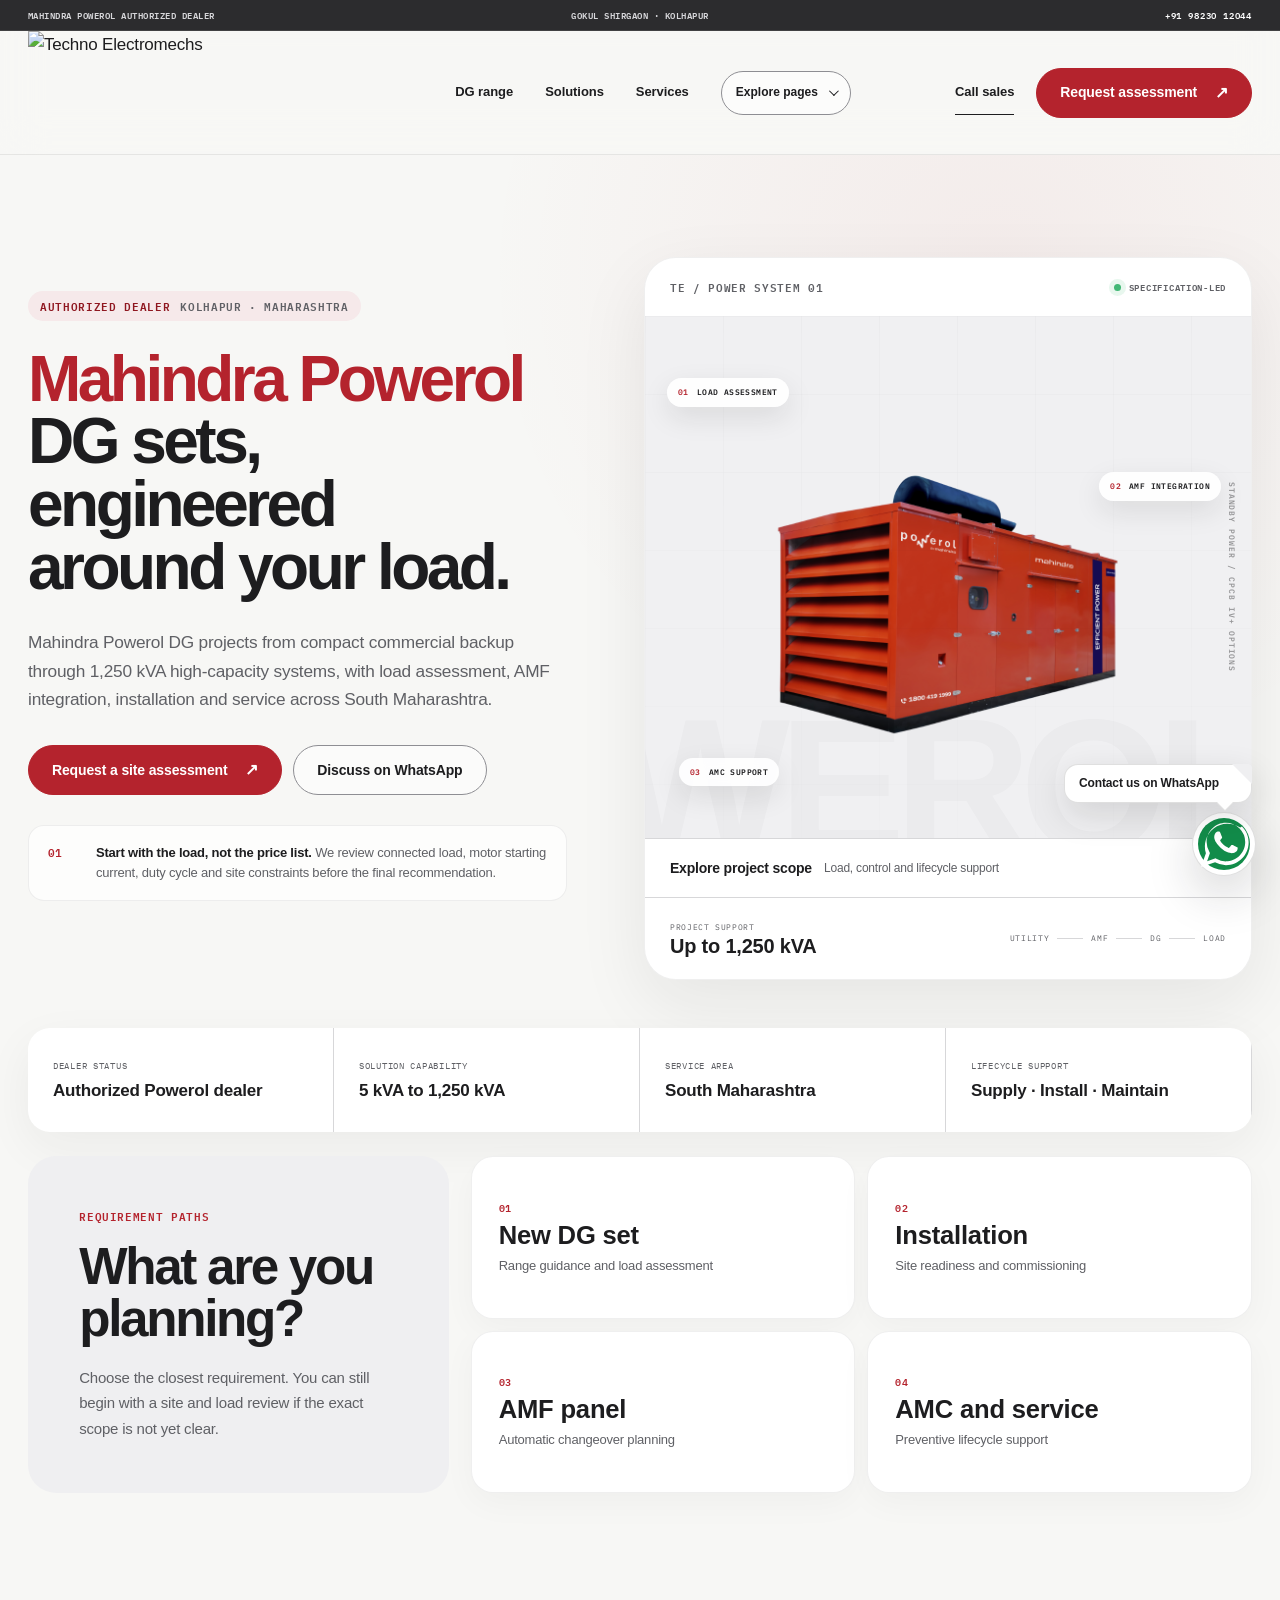
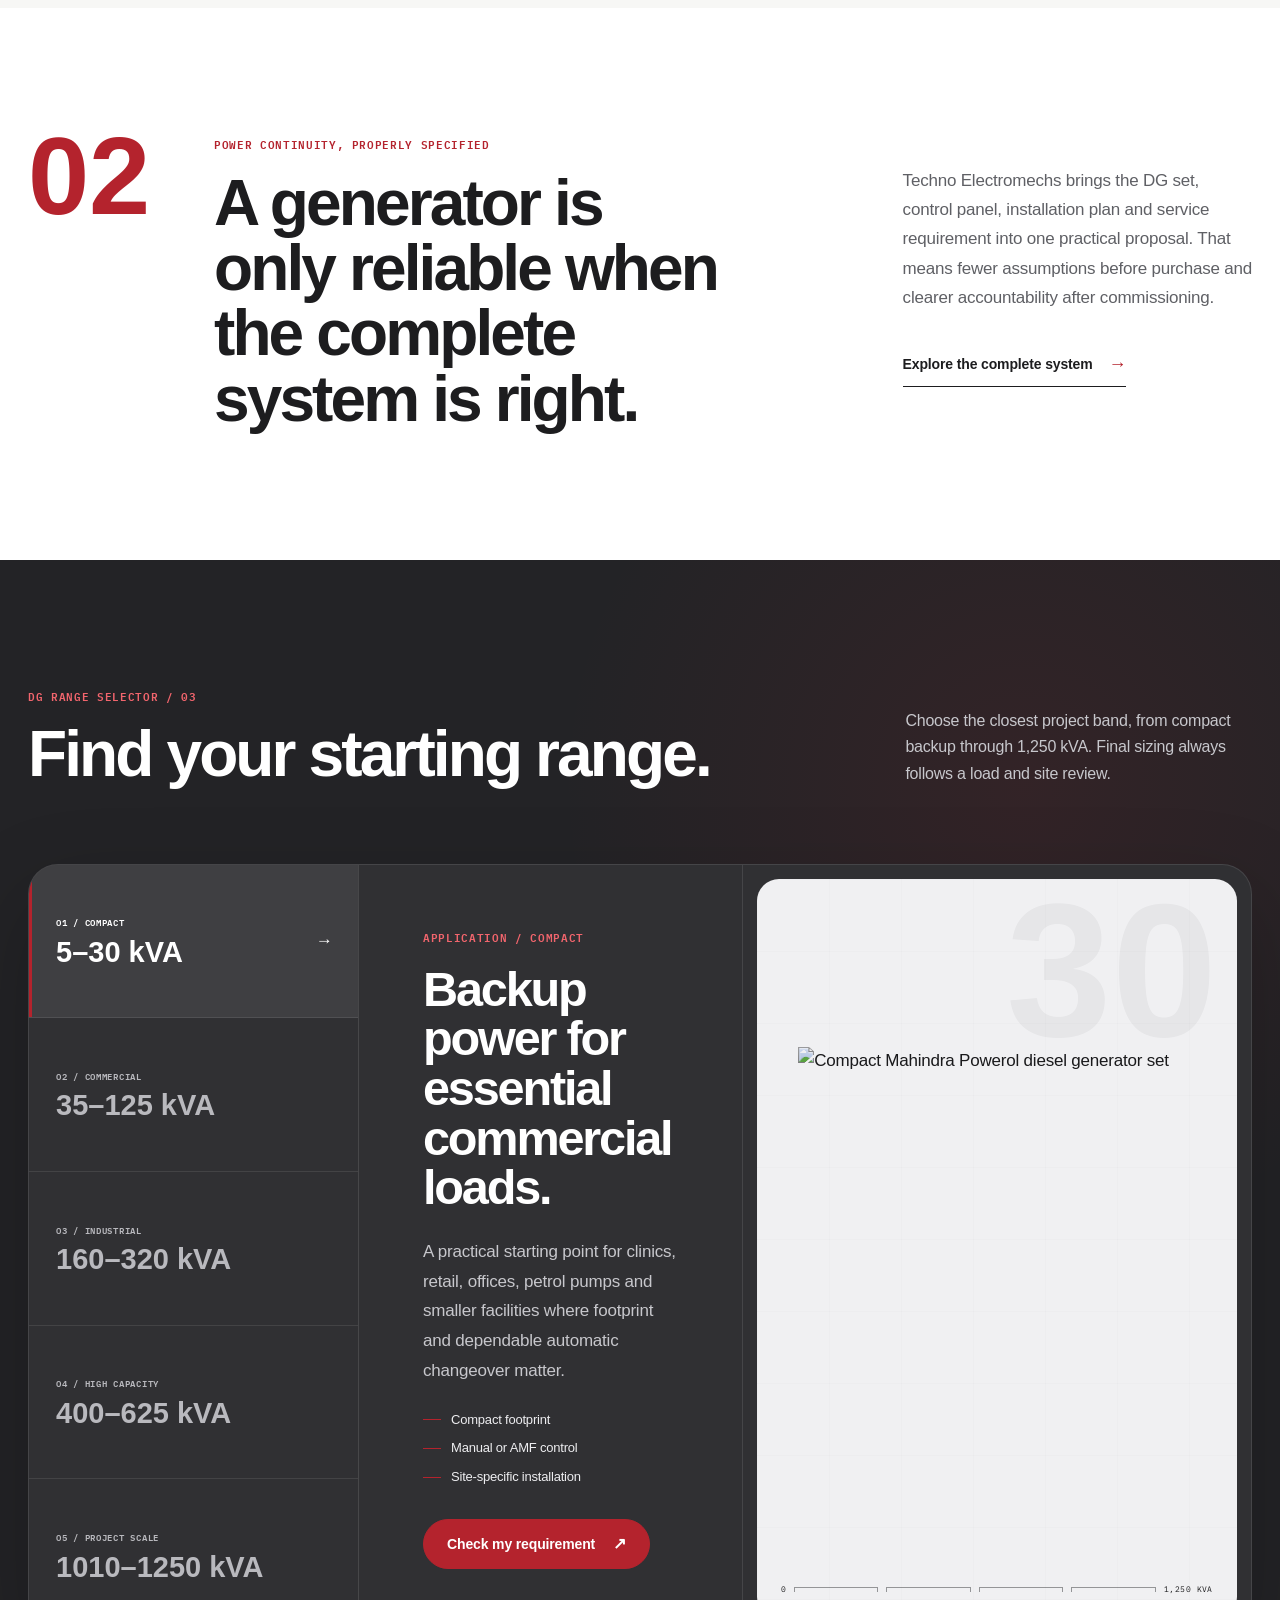
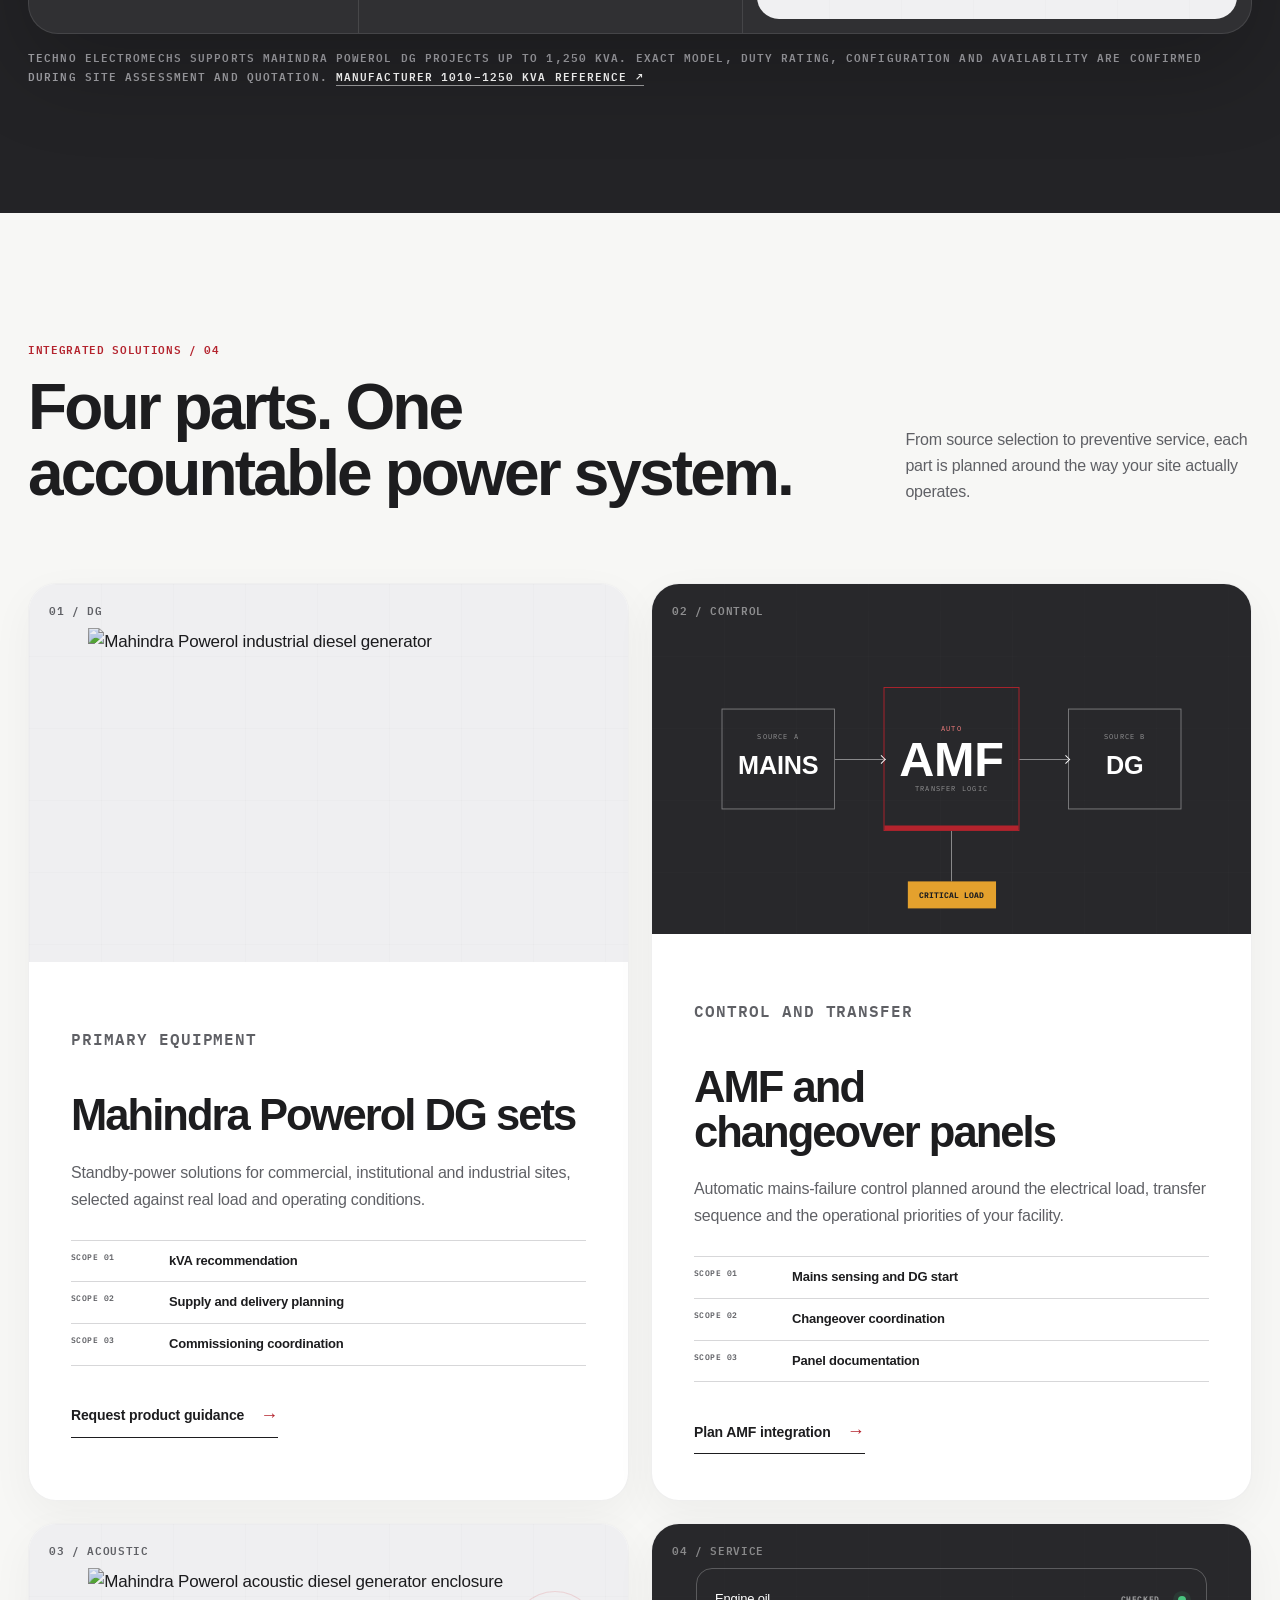
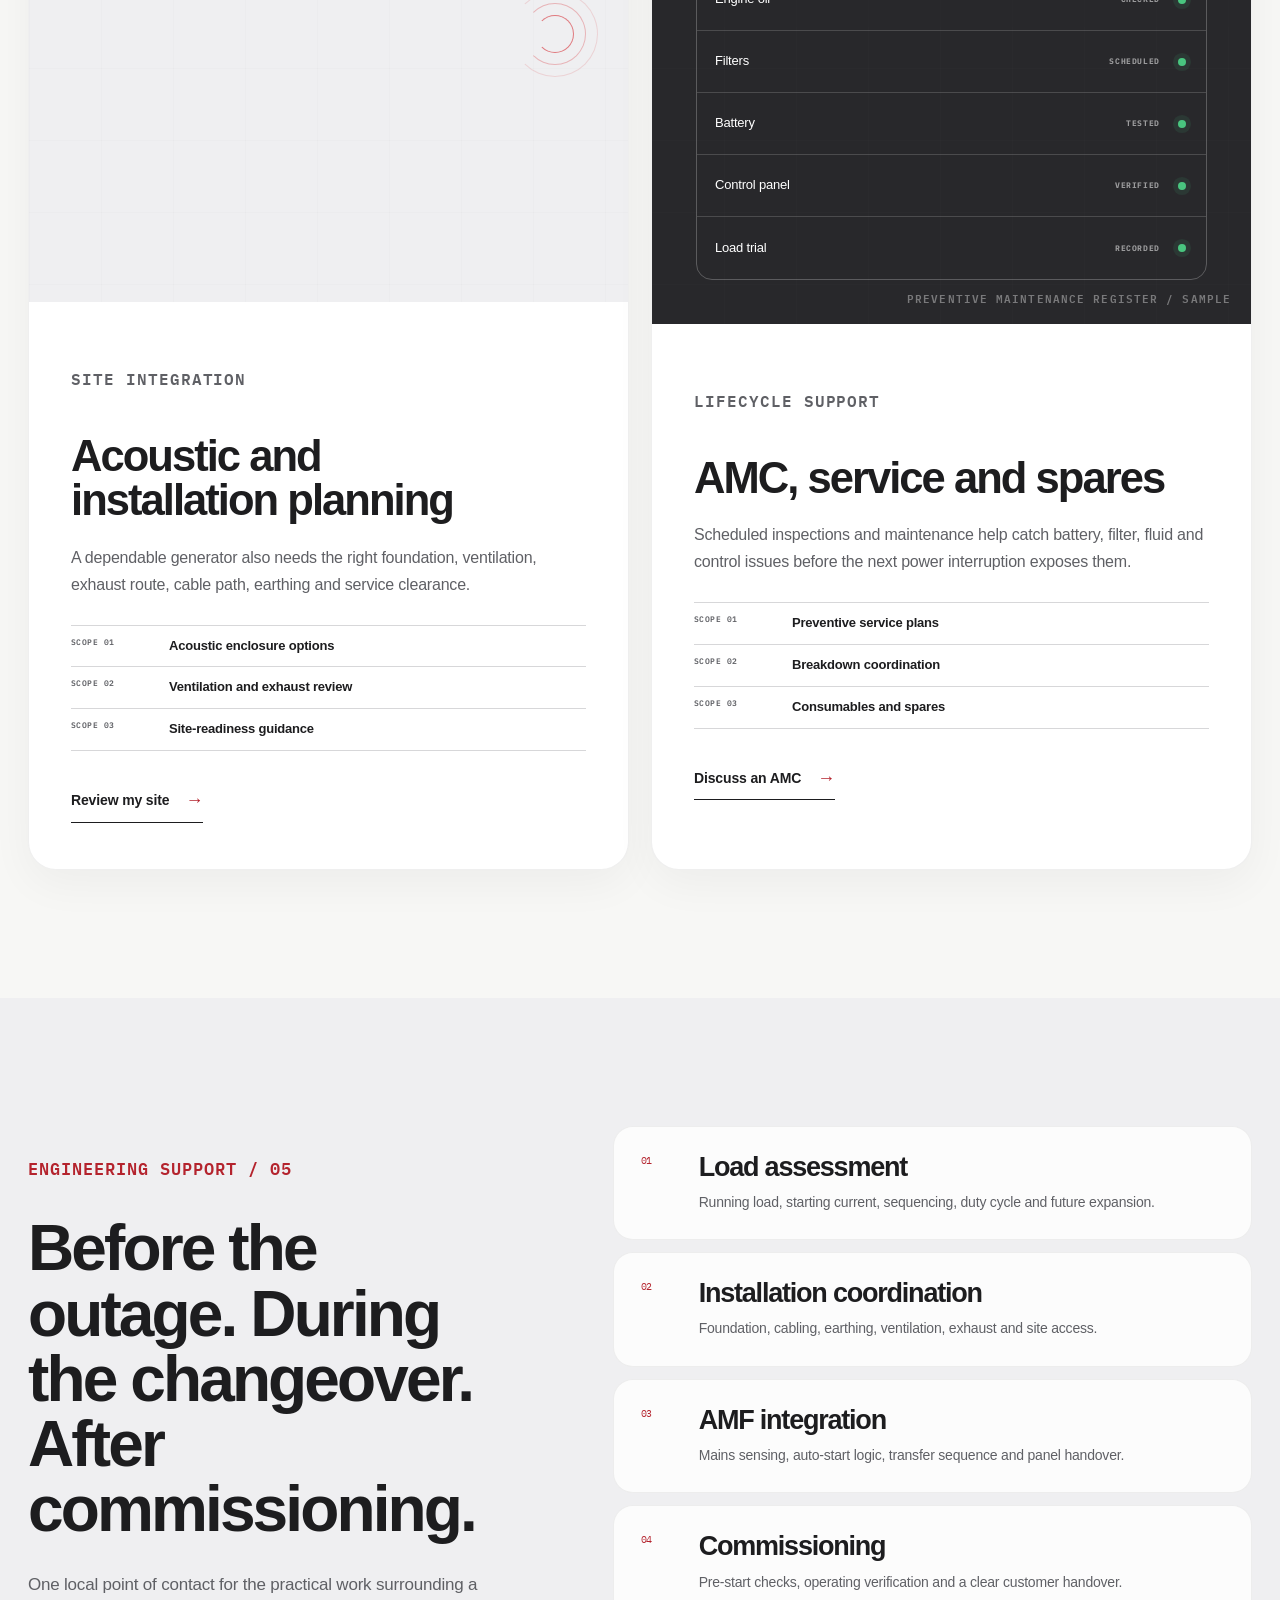
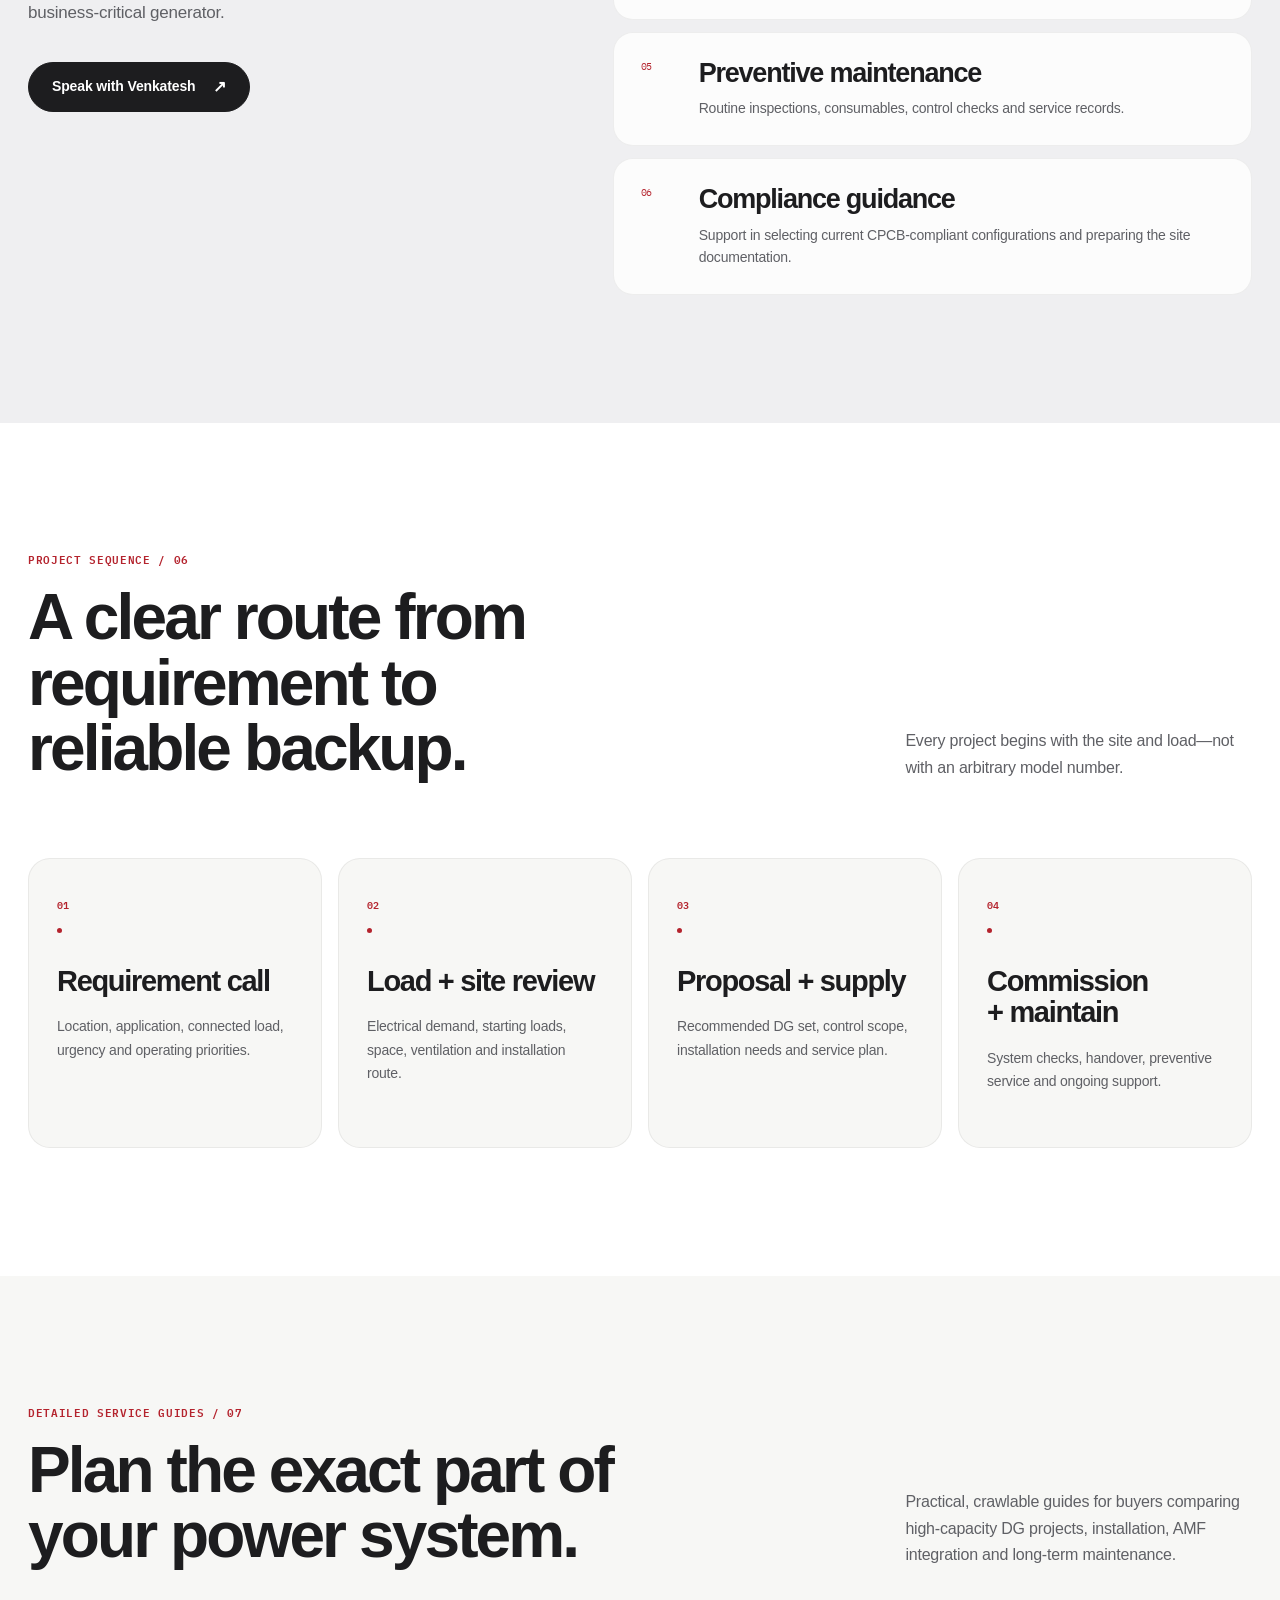
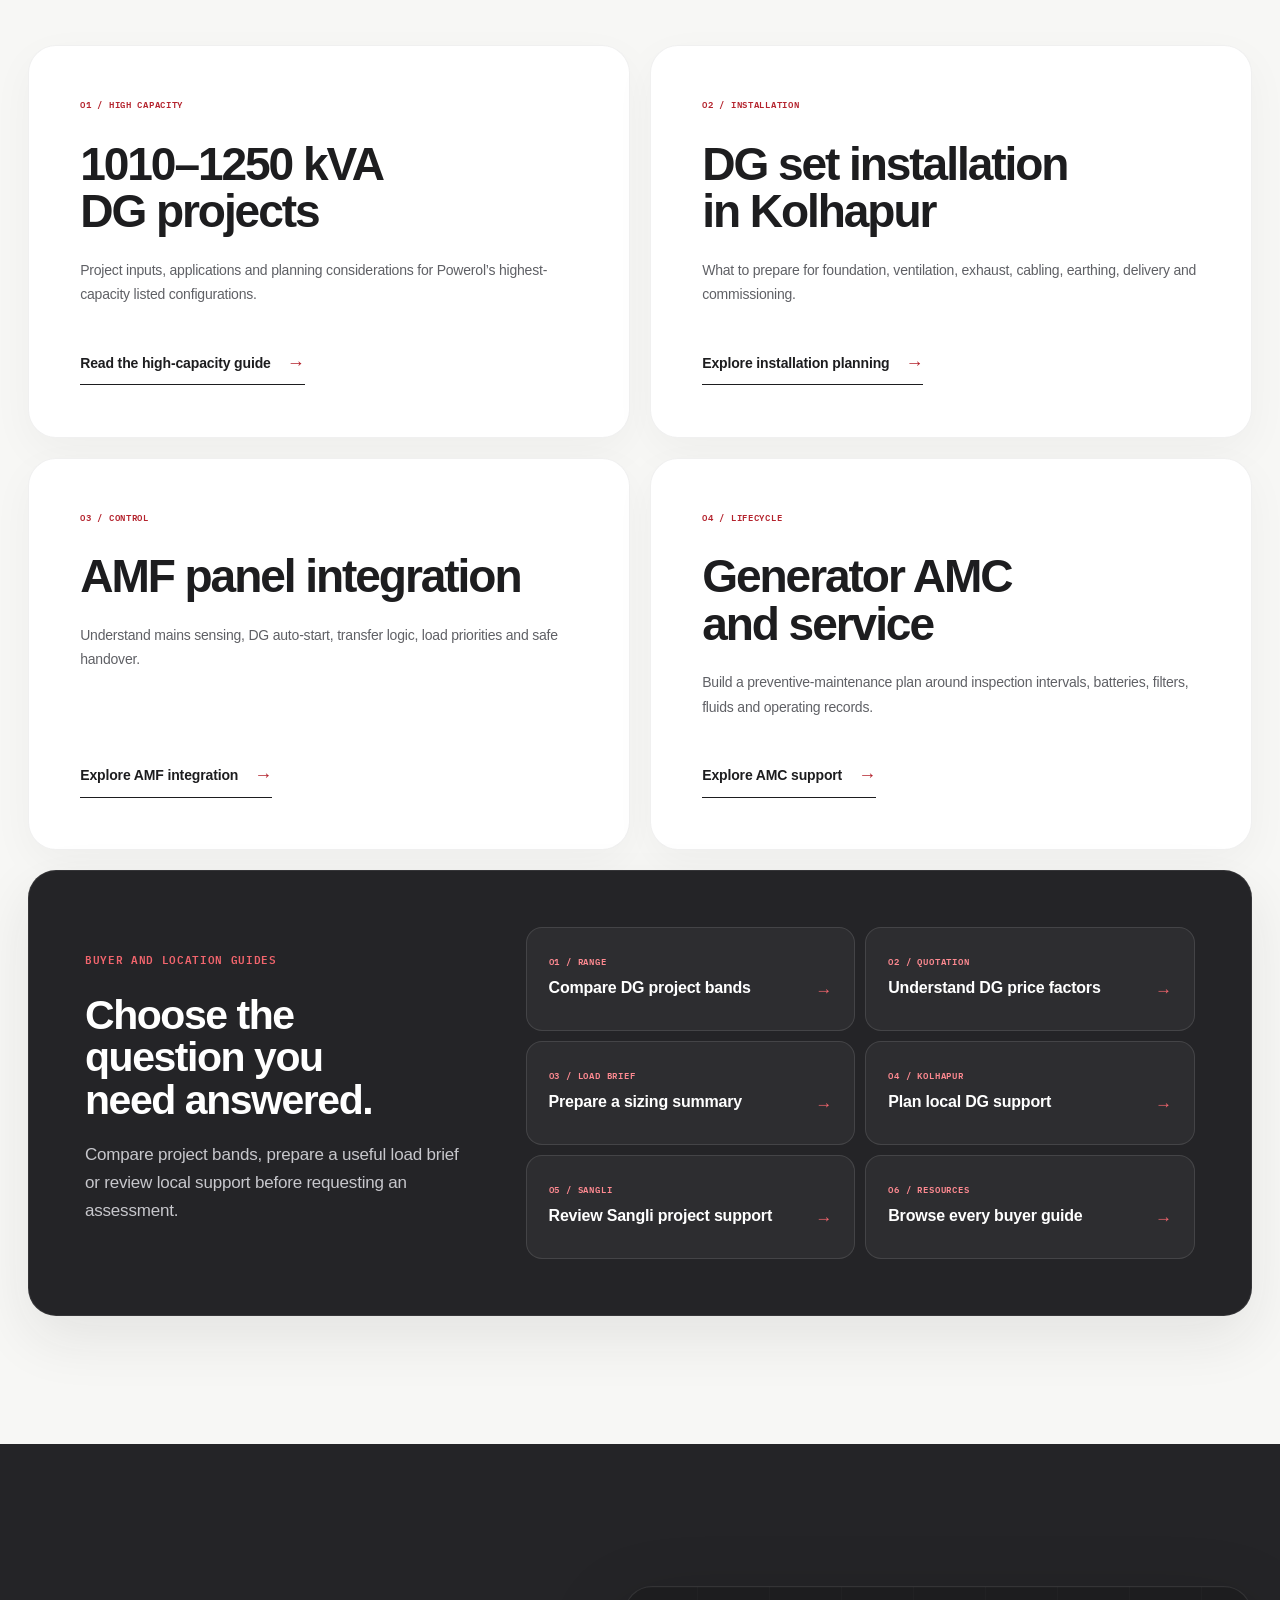
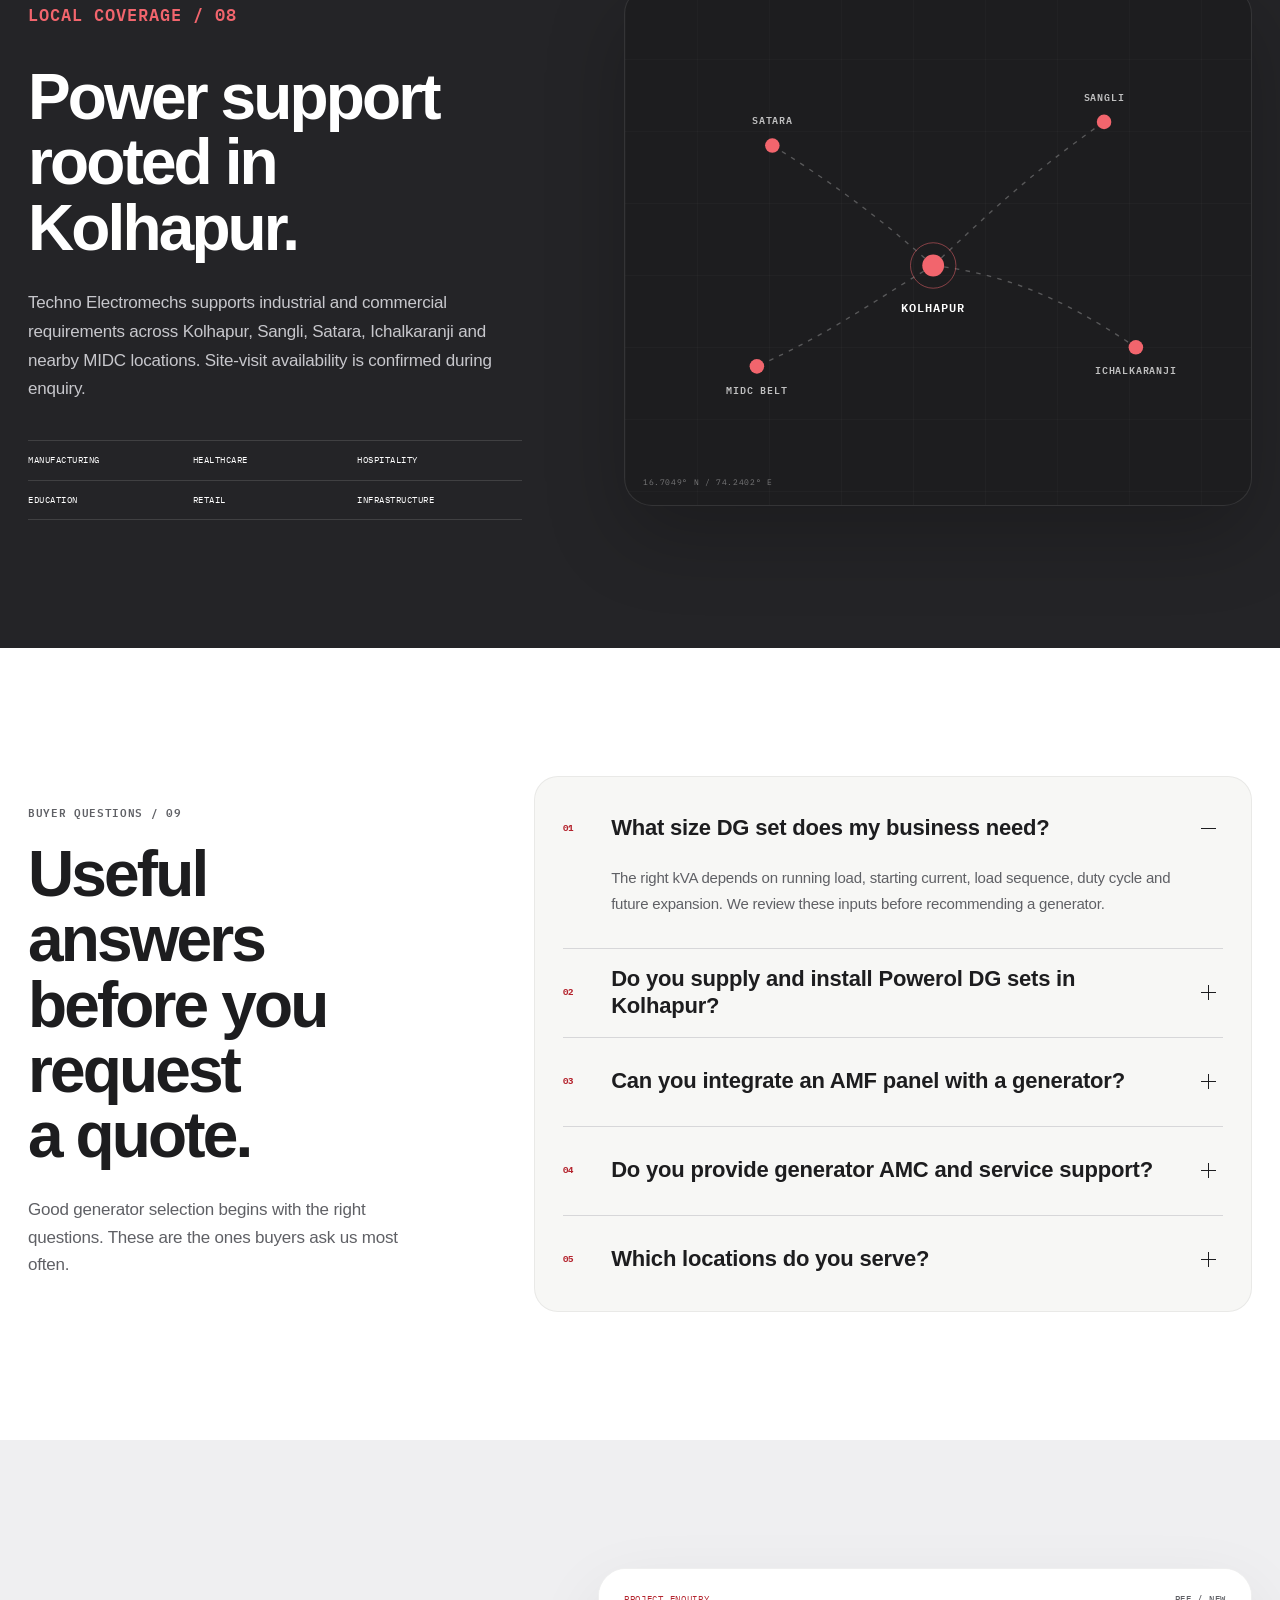
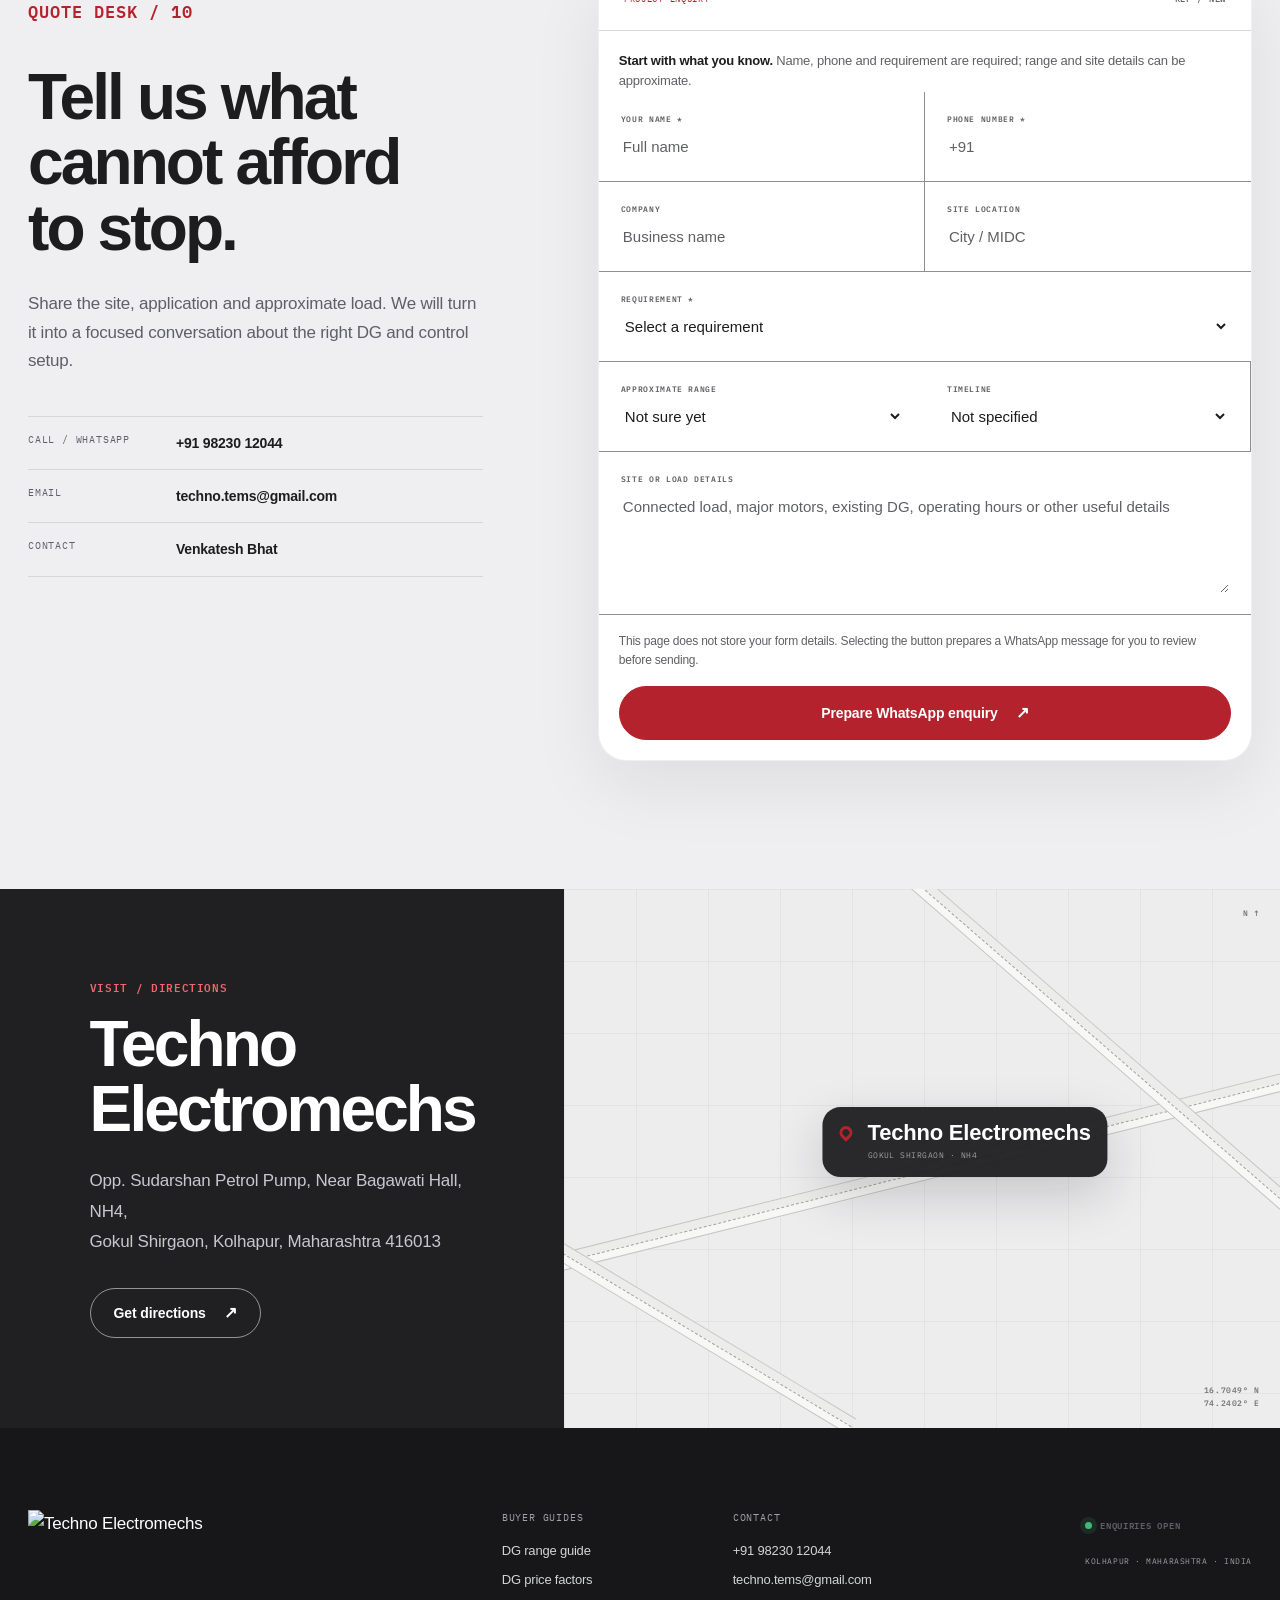
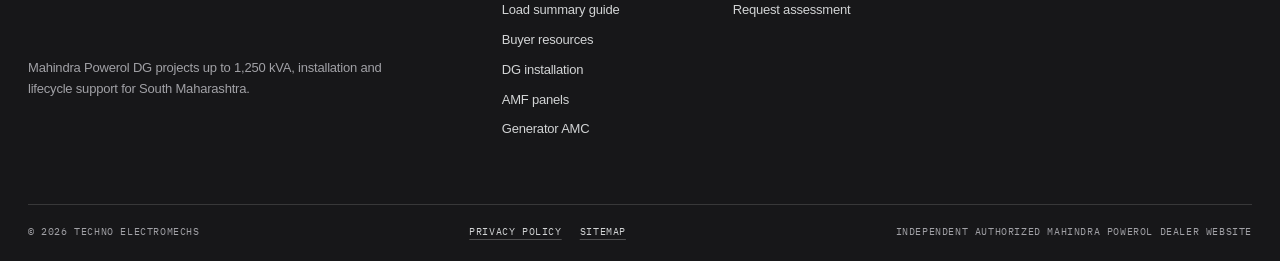
==== commit a6ca4424: "Add files via upload" ====
--- a/index.html
+++ b/index.html
@@ -47,6 +47,7 @@
         "@type": "LocalBusiness",
         "@id": "https://shrinidhi13.github.io/technoelectromechs/#business",
         "name": "Techno Electromechs",
+        "logo": "https://shrinidhi13.github.io/technoelectromechs/assets/brand/techno-electromechs-logo-horizontal-transparent.png",
         "url": "https://shrinidhi13.github.io/technoelectromechs/",
         "description": "Mahindra Powerol authorized dealer in Kolhapur supporting DG projects up to 1,250 kVA with sizing, AMF panels, installation, commissioning and annual maintenance.",
         "telephone": "+91-9823012044",
@@ -94,12 +95,6 @@
     ]
   }
   </script>
-
-  <!-- Vercel Web Analytics -->
-  <script>
-    window.va = window.va || function () { (window.vaq = window.vaq || []).push(arguments); };
-  </script>
-  <script defer src="/_vercel/insights/script.js"></script>
 </head>
 <body>
   <a class="skip-link" href="#main-content">Skip to main content</a>
@@ -115,11 +110,7 @@
     </div>
     <div class="shell nav-row">
       <a class="brand" href="#top" aria-label="Techno Electromechs home">
-        <span class="brand-mark" aria-hidden="true"><span>TE</span></span>
-        <span class="brand-copy">
-          <strong>Techno Electromechs</strong>
-          <small>Power systems · Kolhapur</small>
-        </span>
+        <img class="brand-logo" src="assets/brand/techno-electromechs-logo-horizontal-transparent.png" width="323" height="123" alt="Techno Electromechs" />
       </a>
 
       <nav class="desktop-nav" aria-label="Primary navigation">
@@ -183,7 +174,7 @@
   </div>
 
   <main id="main-content">
-    <section class="hero" id="top">
+    <section class="hero hero--city" id="top">
       <div class="hero-grid shell">
         <div class="hero-copy reveal">
           <p class="section-code"><span>Authorized dealer</span> Kolhapur · Maharashtra</p>
@@ -680,8 +671,7 @@
     <div class="shell footer-grid">
       <div class="footer-brand">
         <a class="brand brand--footer" href="#top">
-          <span class="brand-mark" aria-hidden="true"><span>TE</span></span>
-          <span class="brand-copy"><strong>Techno Electromechs</strong><small>Power systems · Kolhapur</small></span>
+          <img class="brand-logo" src="assets/brand/techno-electromechs-logo-horizontal-transparent.png" width="323" height="123" alt="Techno Electromechs" />
         </a>
         <p>Mahindra Powerol DG projects up to 1,250 kVA, installation and lifecycle support for South Maharashtra.</p>
       </div>
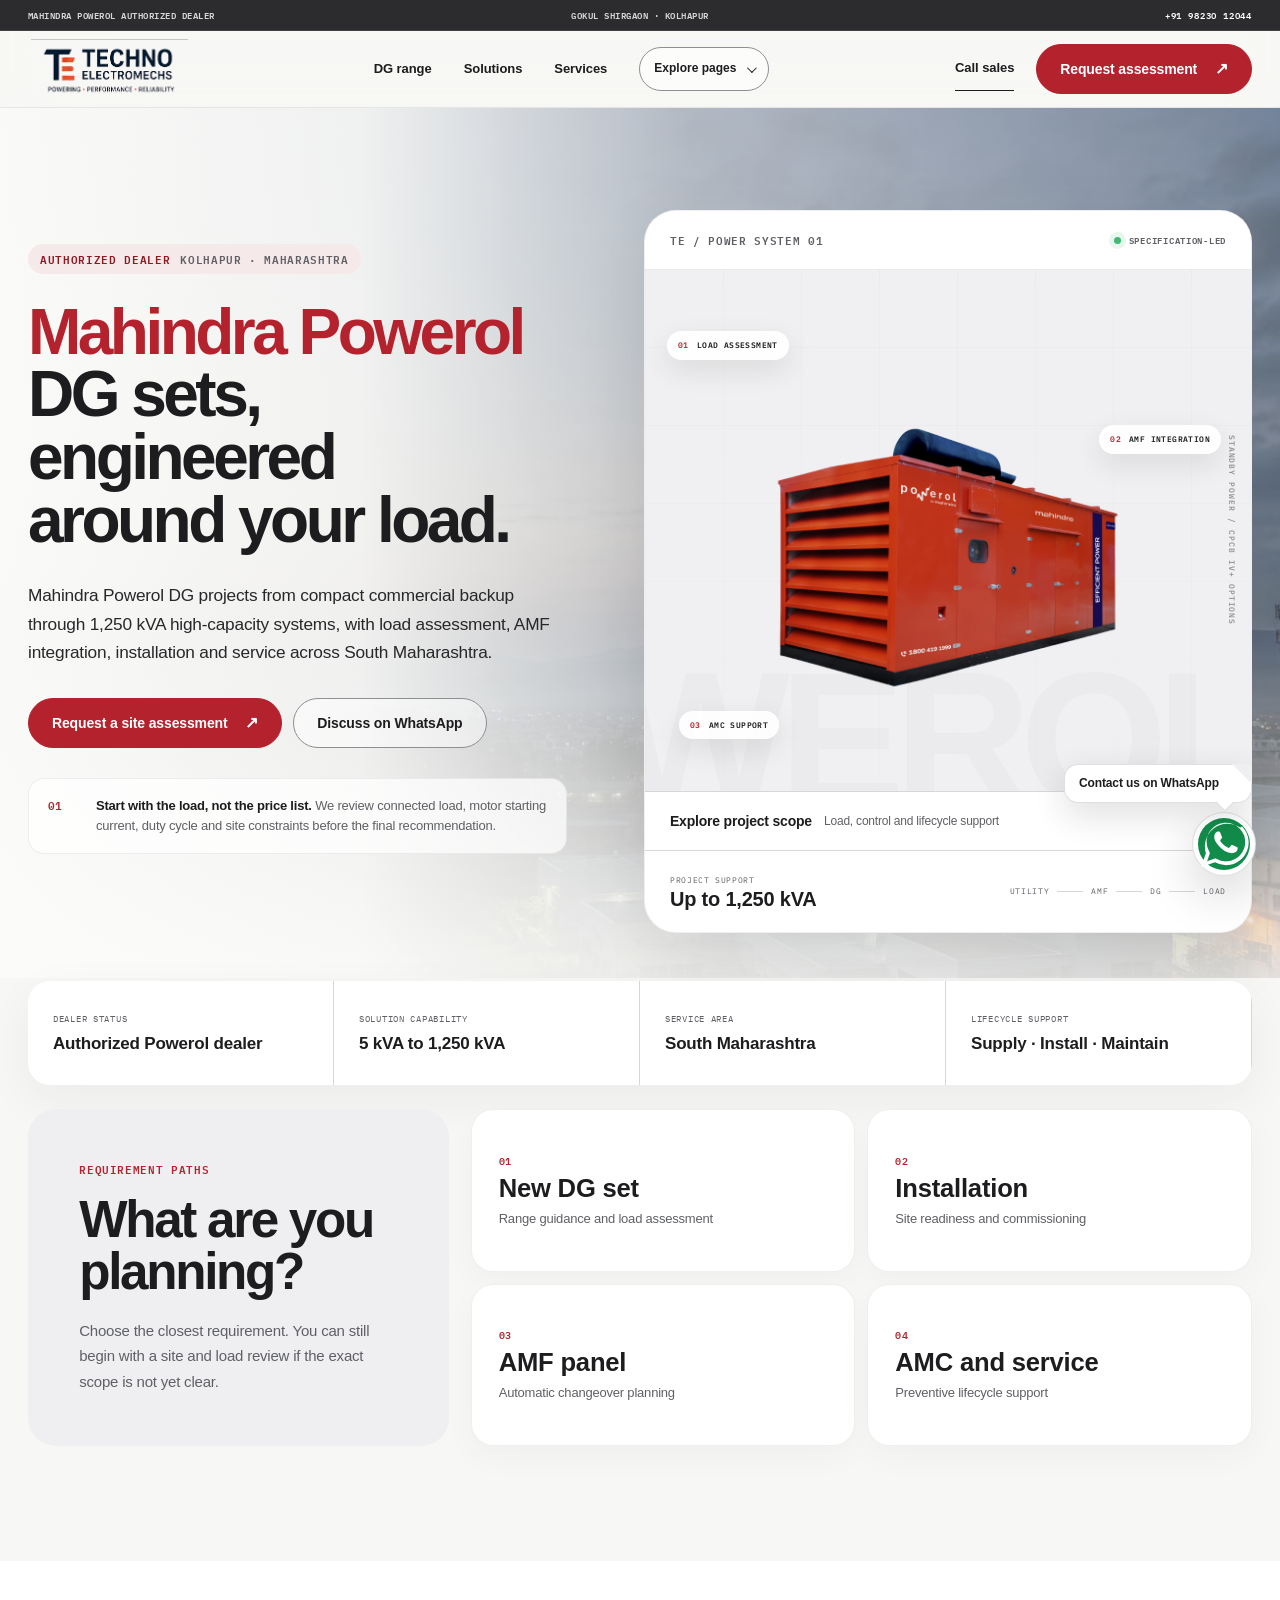
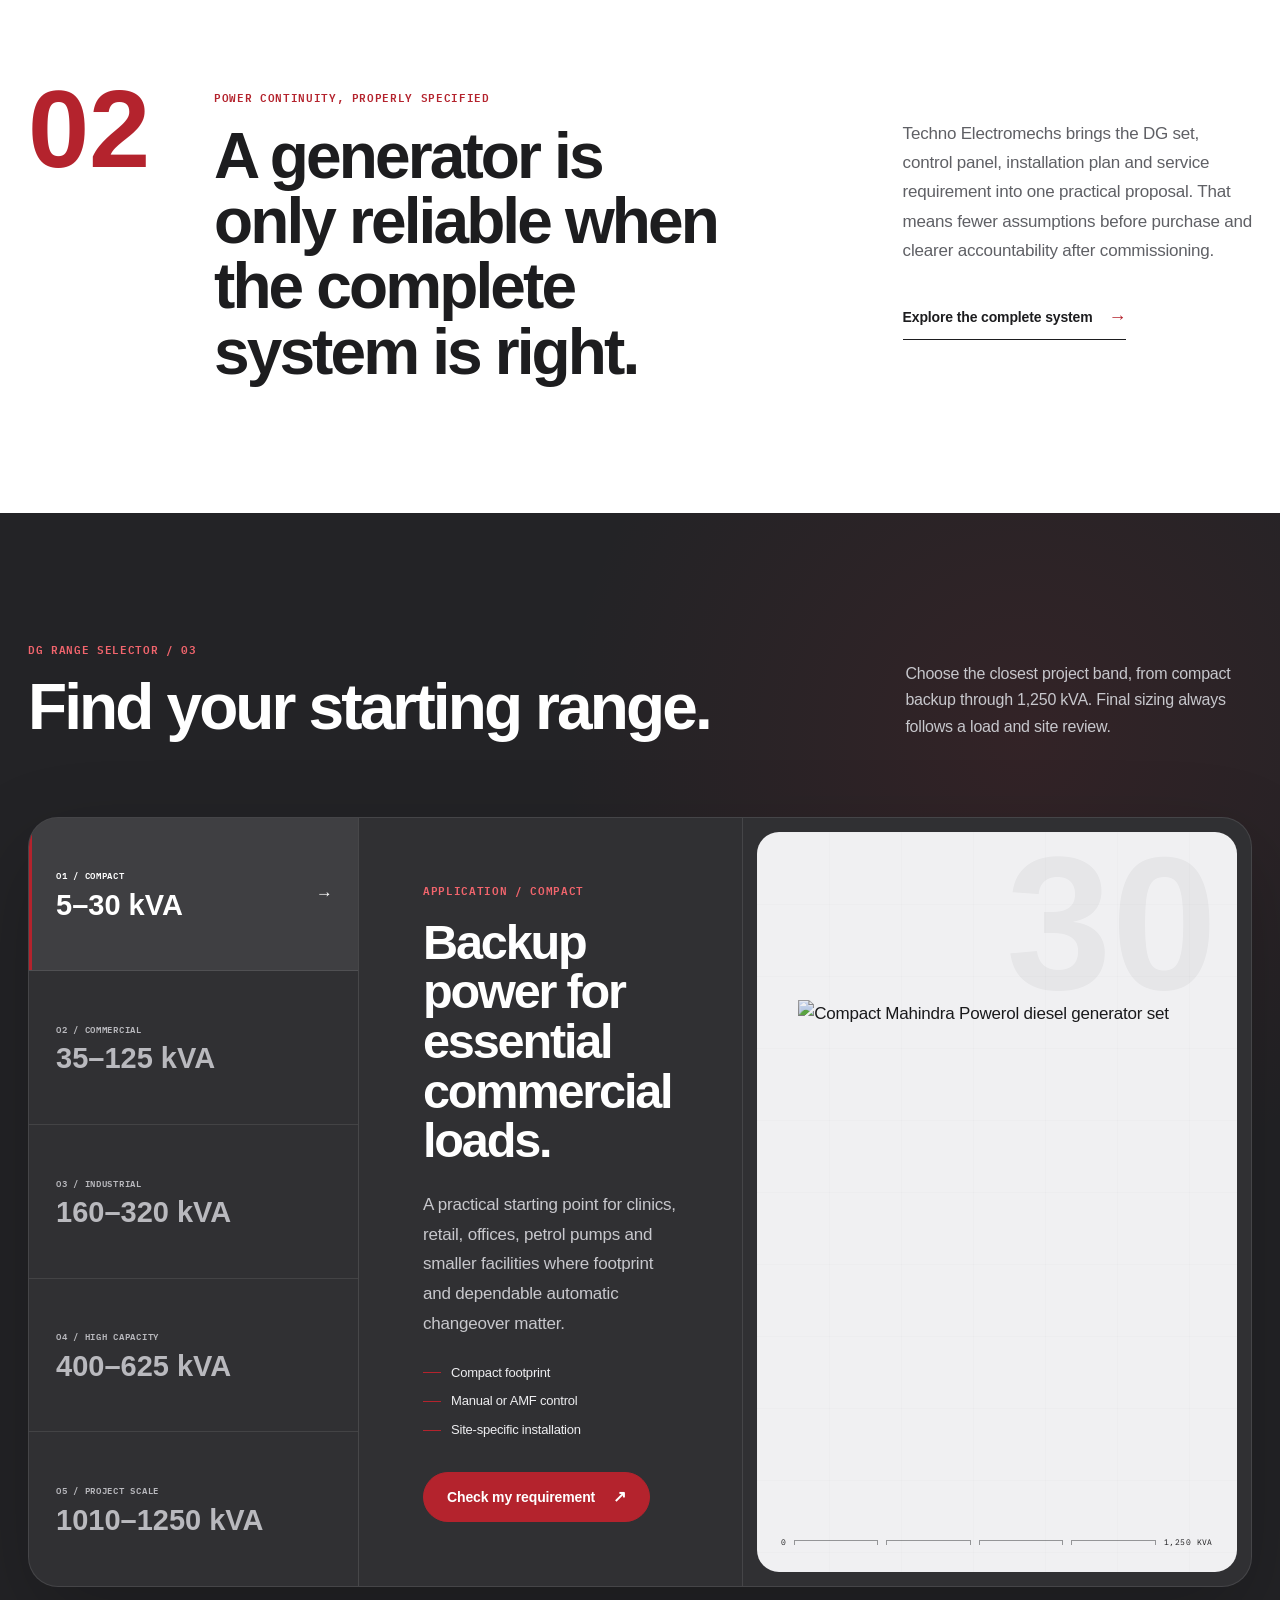
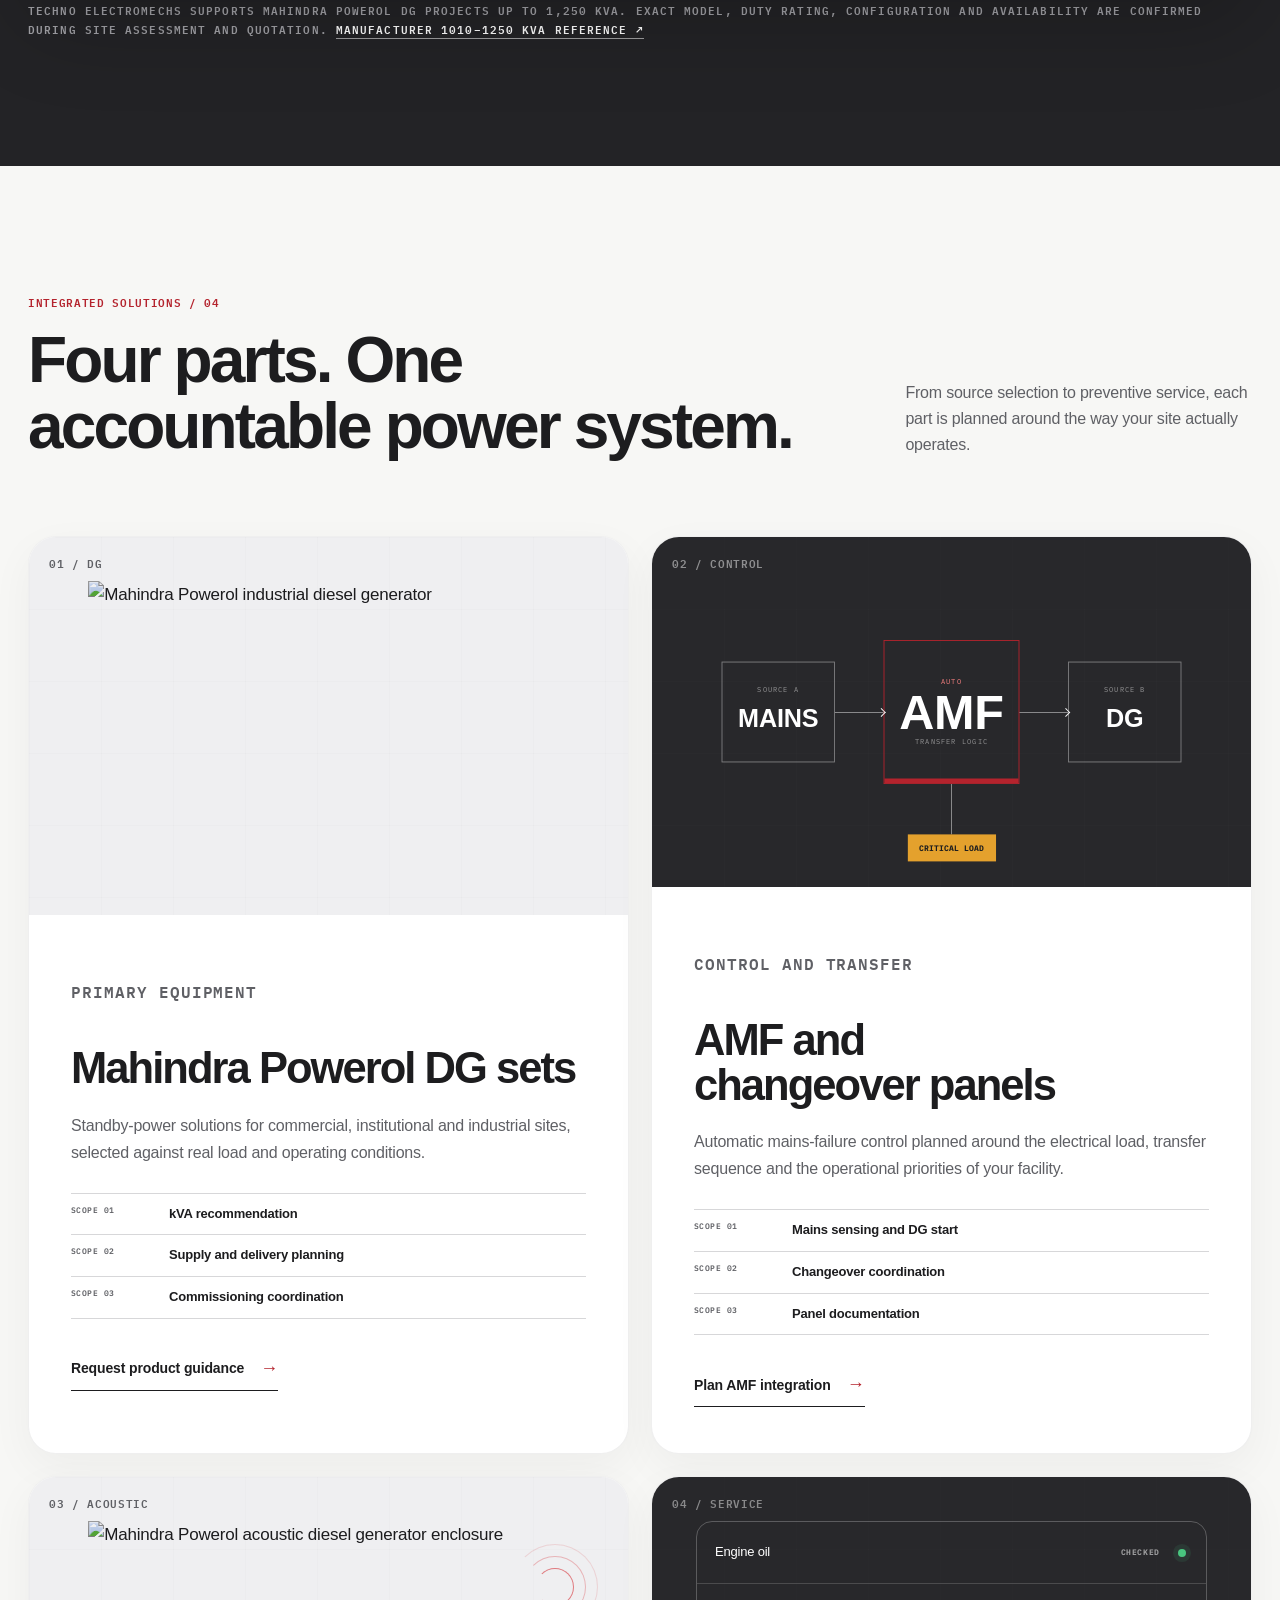
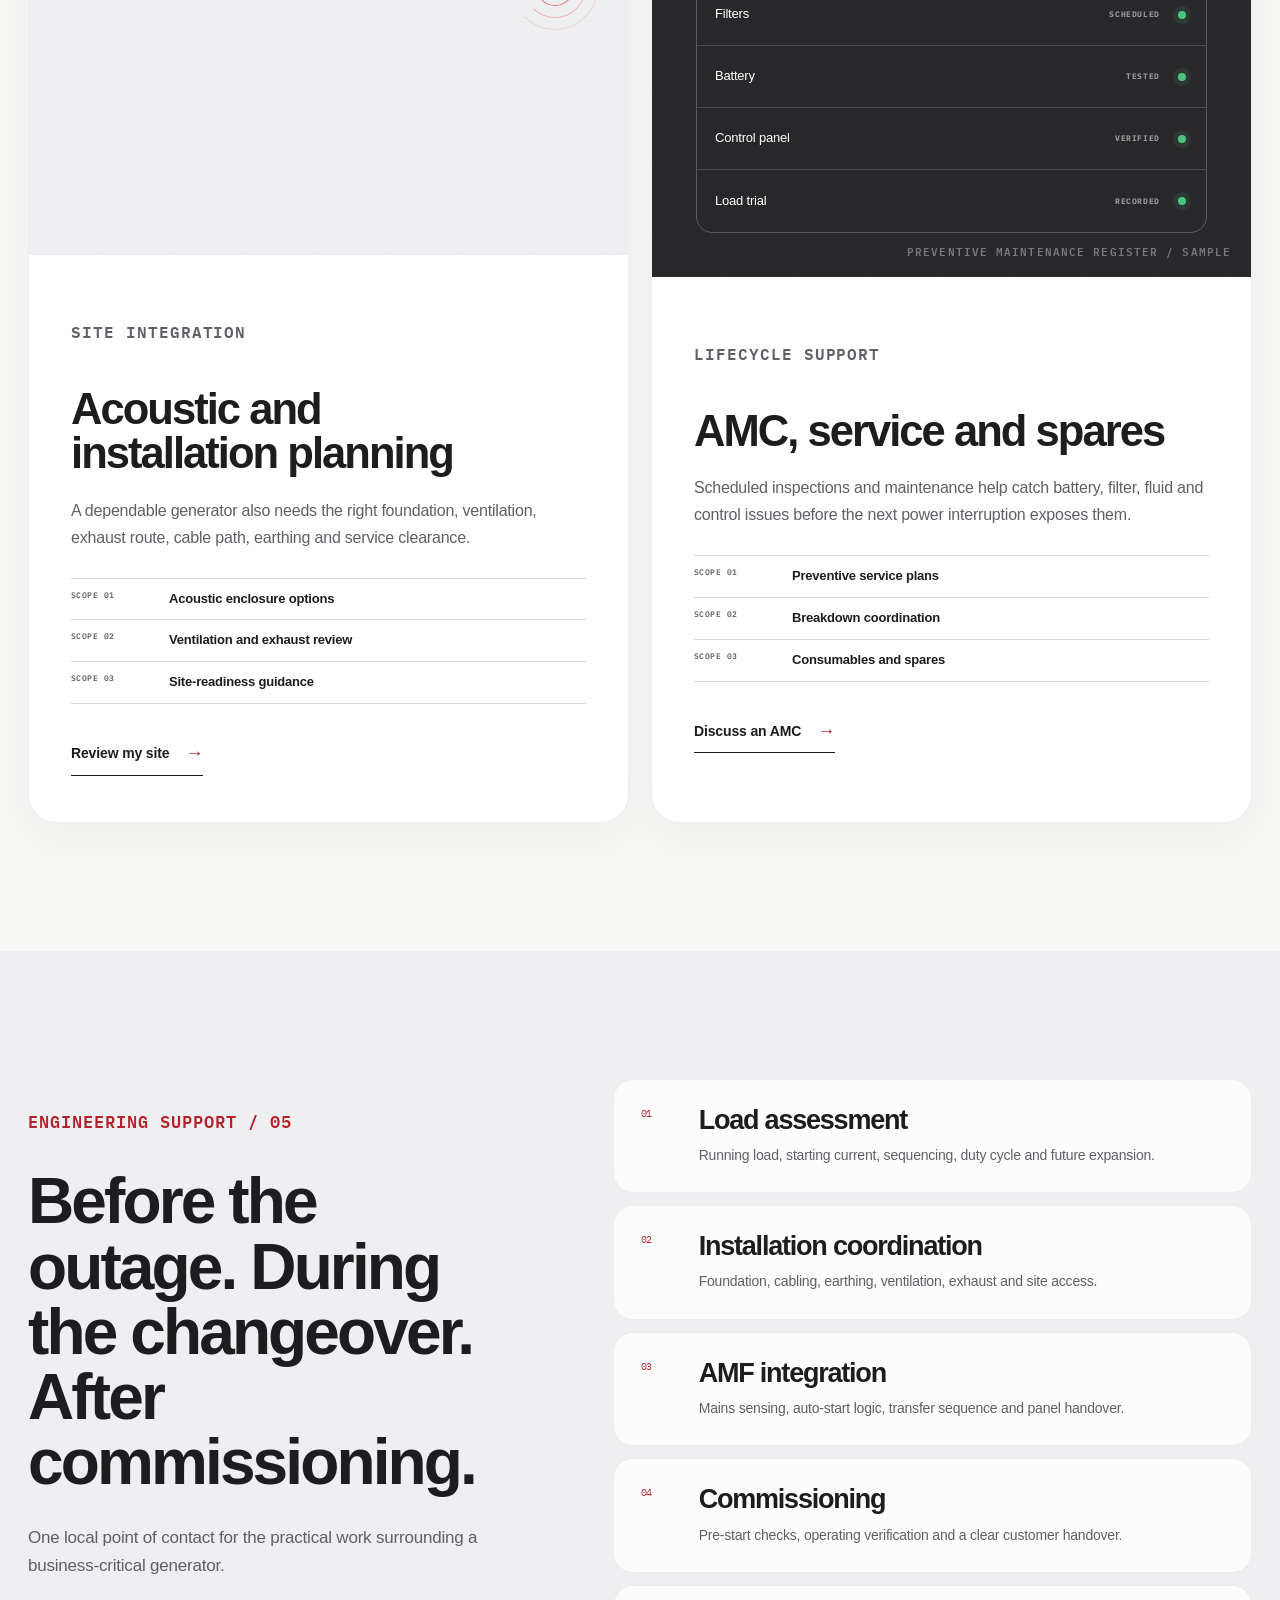
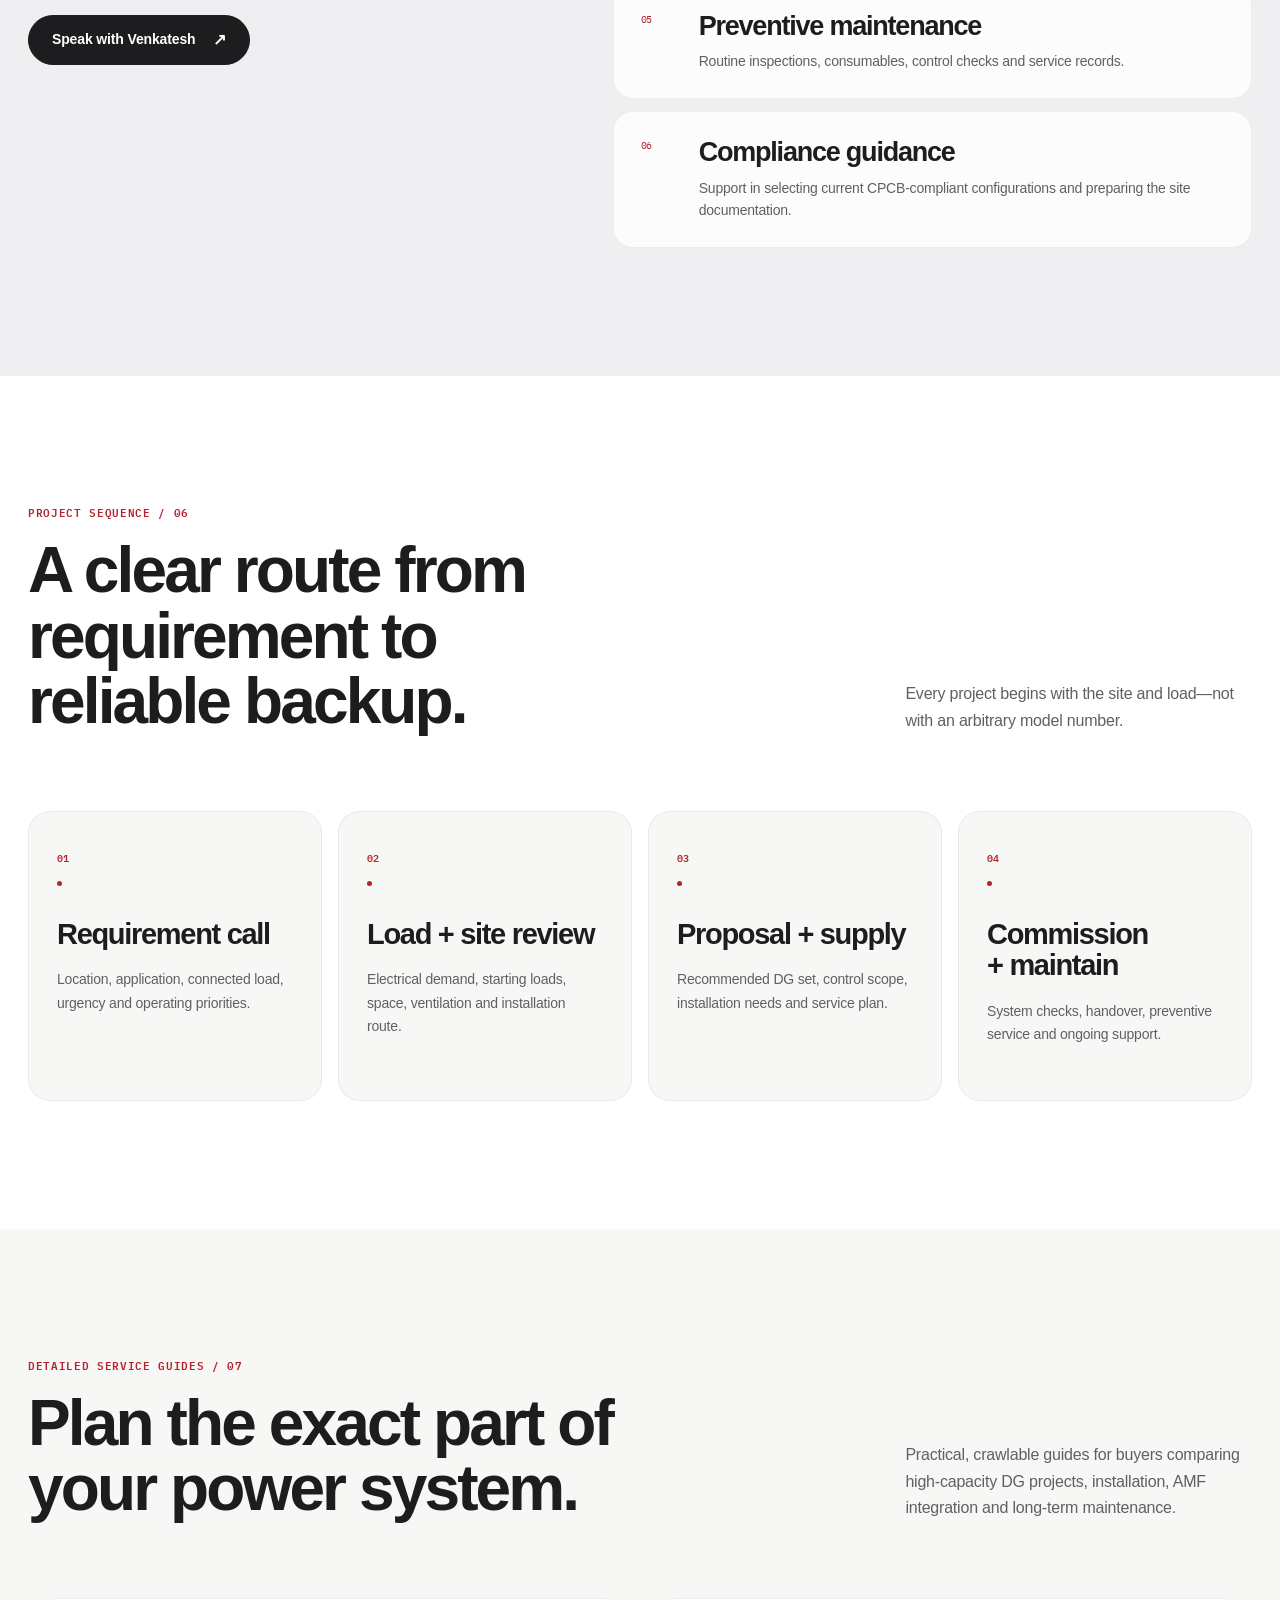
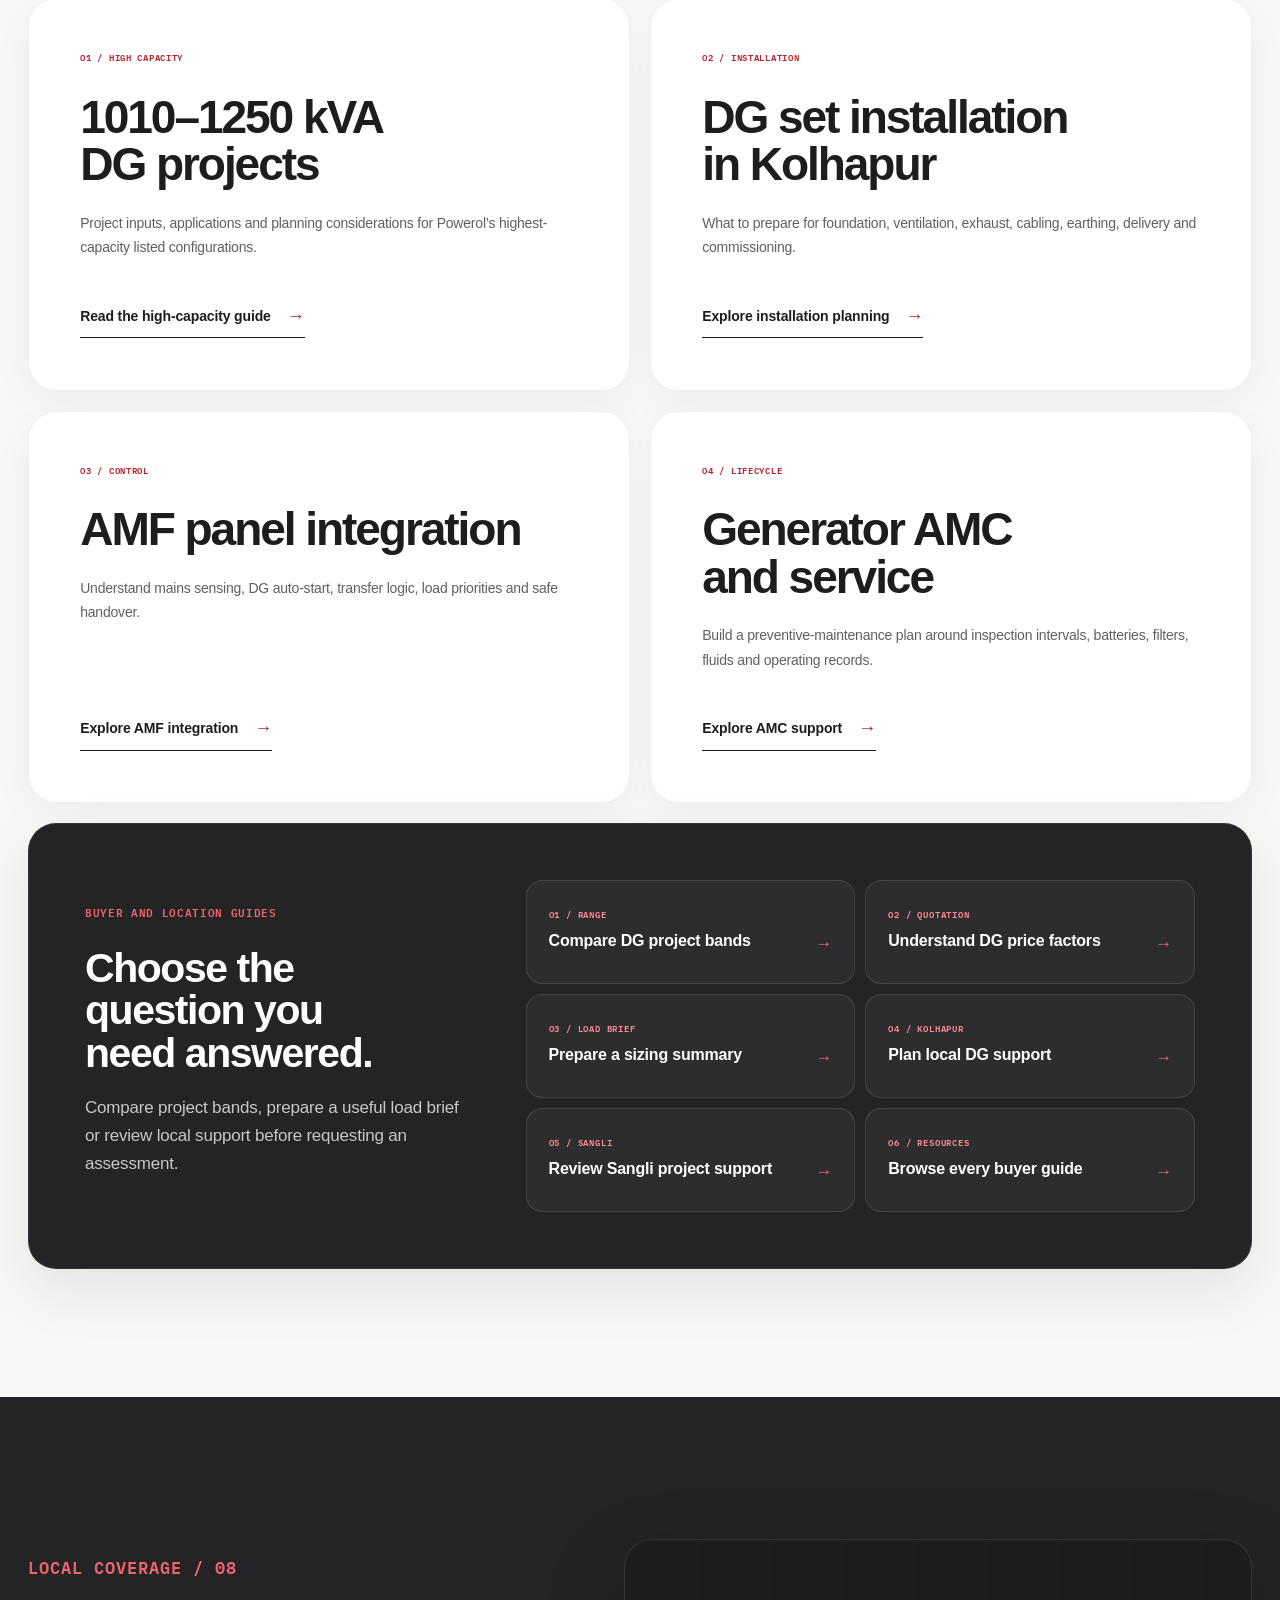
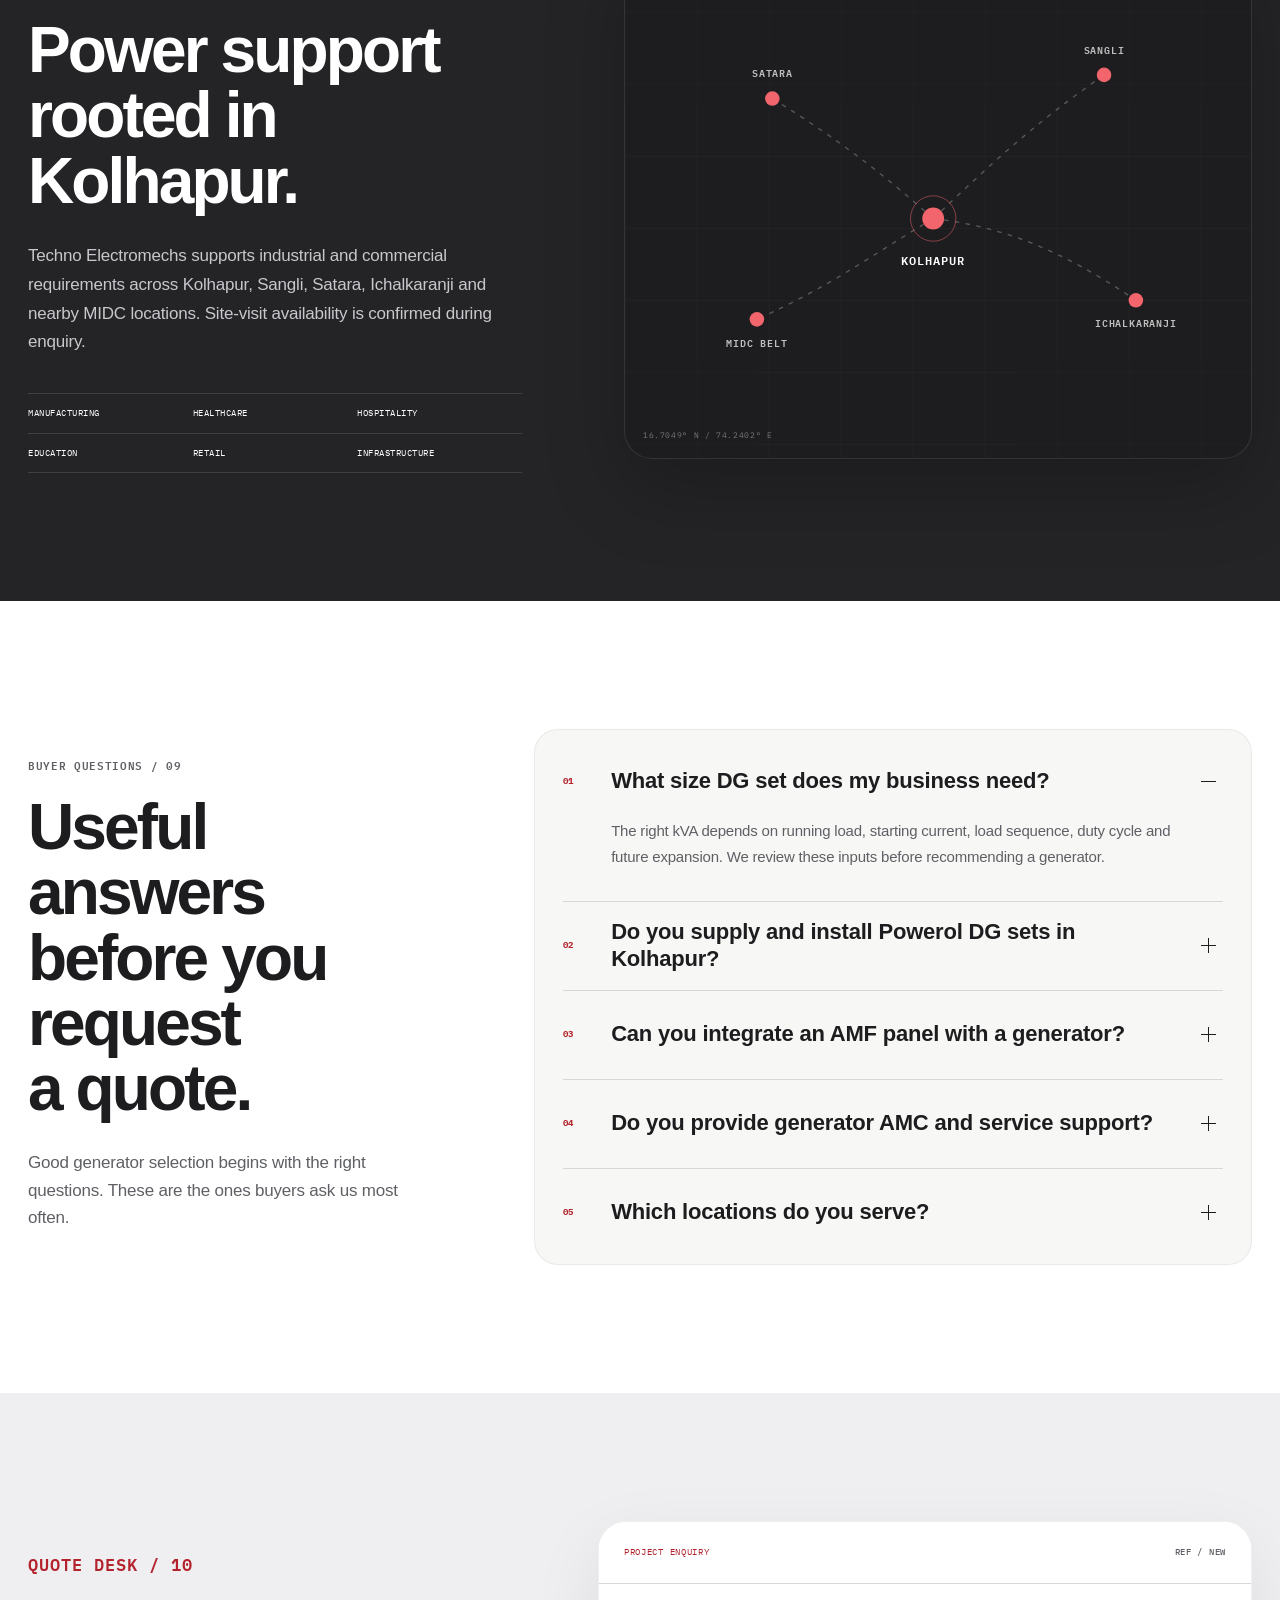
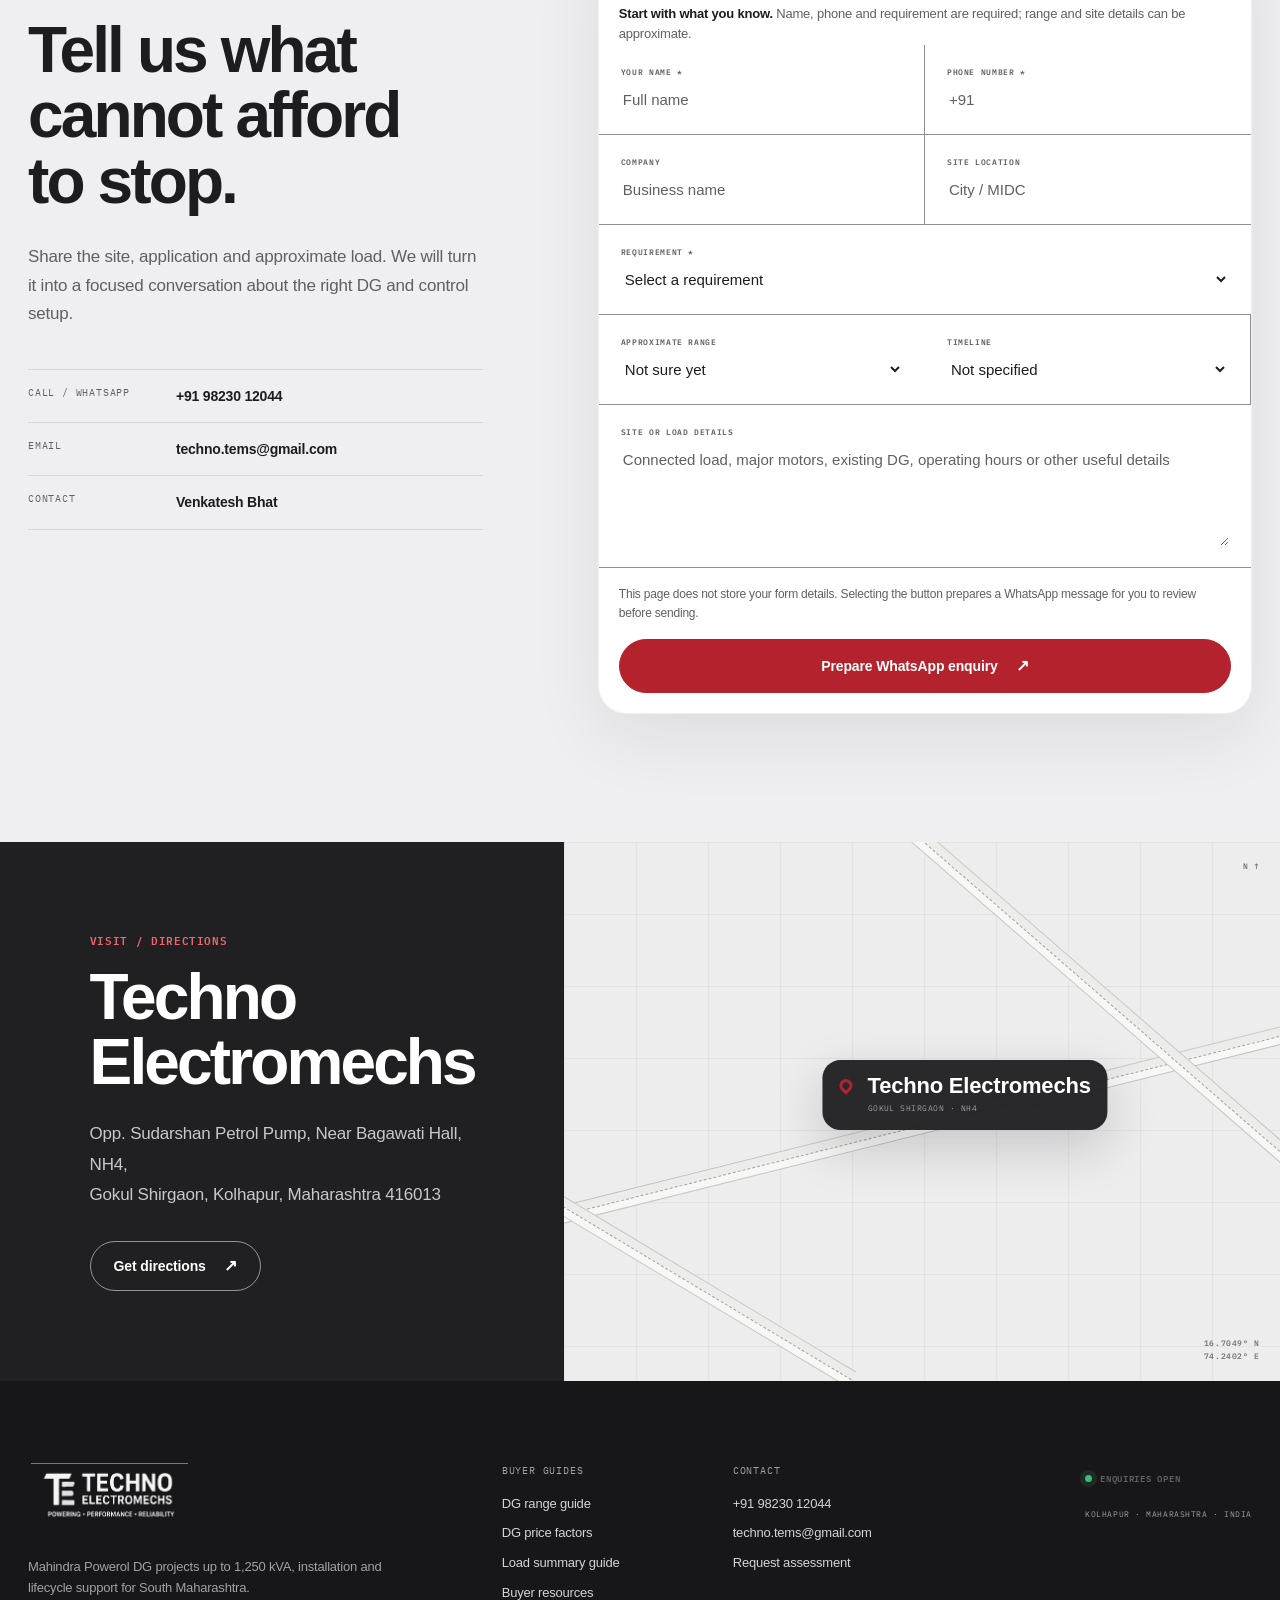
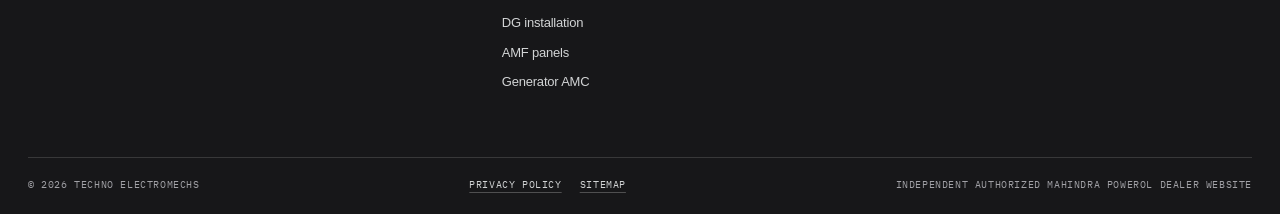
==== commit 5aebd8c0: "Add files via upload" ====
--- a/index.html
+++ b/index.html
@@ -10,24 +10,24 @@
   <meta name="robots" content="index, follow, max-image-preview:large" />
   <meta name="theme-color" content="#15171a" />
   <meta name="format-detection" content="telephone=yes" />
-  <link rel="canonical" href="https://shrinidhi13.github.io/technoelectromechs/" />
-  <link rel="alternate" hreflang="en-IN" href="https://shrinidhi13.github.io/technoelectromechs/" />
-  <link rel="alternate" hreflang="x-default" href="https://shrinidhi13.github.io/technoelectromechs/" />
+  <link rel="canonical" href="https://technoelectromechs.vercel.app" />
+  <link rel="alternate" hreflang="en-IN" href="https://technoelectromechs.vercel.app" />
+  <link rel="alternate" hreflang="x-default" href="https://technoelectromechs.vercel.app" />
 
   <meta property="og:type" content="website" />
   <meta property="og:locale" content="en_IN" />
   <meta property="og:site_name" content="Techno Electromechs" />
-  <meta property="og:url" content="https://shrinidhi13.github.io/technoelectromechs/" />
+  <meta property="og:url" content="https://technoelectromechs.vercel.app" />
   <meta property="og:title" content="Mahindra Powerol DG Sets | Kolhapur &amp; Sangli" />
   <meta property="og:description" content="Mahindra Powerol DG selection, installation, AMF panels and generator AMC from a Kolhapur-based team serving Kolhapur, Sangli and South Maharashtra." />
-  <meta property="og:image" content="https://shrinidhi13.github.io/technoelectromechs/assets/og-image.png" />
+  <meta property="og:image" content="https://technoelectromechs.vercel.appassets/og-image.png" />
   <meta property="og:image:width" content="1200" />
   <meta property="og:image:height" content="630" />
   <meta property="og:image:alt" content="Techno Electromechs — Mahindra Powerol DG solutions in Kolhapur" />
   <meta name="twitter:card" content="summary_large_image" />
   <meta name="twitter:title" content="Mahindra Powerol DG Sets | Kolhapur &amp; Sangli" />
   <meta name="twitter:description" content="DG selection, installation, AMF panels and generator AMC for Kolhapur, Sangli and South Maharashtra." />
-  <meta name="twitter:image" content="https://shrinidhi13.github.io/technoelectromechs/assets/og-image.png" />
+  <meta name="twitter:image" content="https://technoelectromechs.vercel.appassets/og-image.png" />
   <meta name="twitter:image:alt" content="Techno Electromechs Mahindra Powerol DG solutions in Kolhapur and Sangli" />
 
   <link rel="icon" href="assets/favicon.svg" type="image/svg+xml" />
@@ -45,10 +45,10 @@
     "@graph": [
       {
         "@type": "LocalBusiness",
-        "@id": "https://shrinidhi13.github.io/technoelectromechs/#business",
+        "@id": "https://technoelectromechs.vercel.app#business",
         "name": "Techno Electromechs",
-        "logo": "https://shrinidhi13.github.io/technoelectromechs/assets/brand/techno-electromechs-logo-horizontal-transparent.png",
-        "url": "https://shrinidhi13.github.io/technoelectromechs/",
+        "logo": "https://technoelectromechs.vercel.appassets/brand/techno-electromechs-logo-horizontal-transparent.png",
+        "url": "https://technoelectromechs.vercel.app",
         "description": "Mahindra Powerol authorized dealer in Kolhapur supporting DG projects up to 1,250 kVA with sizing, AMF panels, installation, commissioning and annual maintenance.",
         "telephone": "+91-9823012044",
         "email": "techno.tems@gmail.com",
@@ -86,11 +86,11 @@
       },
       {
         "@type": "WebSite",
-        "@id": "https://shrinidhi13.github.io/technoelectromechs/#website",
-        "url": "https://shrinidhi13.github.io/technoelectromechs/",
+        "@id": "https://technoelectromechs.vercel.app#website",
+        "url": "https://technoelectromechs.vercel.app",
         "name": "Techno Electromechs",
         "inLanguage": "en-IN",
-        "publisher": {"@id": "https://shrinidhi13.github.io/technoelectromechs/#business"}
+        "publisher": {"@id": "https://technoelectromechs.vercel.app#business"}
       }
     ]
   }
--- a/assets/premium.css
+++ b/assets/premium.css
@@ -1921,3 +1921,96 @@
   .installation-controls { display: none; }
   .amf-visual { color: var(--ink); background: var(--white); border: 1px solid var(--ink); }
 }
+
+/* Supplied company identity and homepage-only industrial-city atmosphere. */
+.brand-logo {
+  display: block;
+  width: 160px;
+  height: auto;
+  flex: 0 0 auto;
+  object-fit: contain;
+  clip-path: inset(1px 0 0 3px);
+}
+
+.brand--footer .brand-logo {
+  width: 160px;
+  filter: brightness(0) invert(1);
+  opacity: .96;
+}
+
+.hero--city {
+  isolation: isolate;
+  background-color: var(--paper);
+  background-image: none;
+}
+
+.hero--city::before {
+  content: "";
+  display: block;
+  position: absolute;
+  inset: 0 0 auto;
+  z-index: 0;
+  width: 100%;
+  height: clamp(760px, 68vw, 980px);
+  pointer-events: none;
+  background-image:
+    linear-gradient(90deg,
+      rgba(247, 247, 245, .98) 0%,
+      rgba(247, 247, 245, .92) 28%,
+      rgba(247, 247, 245, .52) 54%,
+      rgba(247, 247, 245, .16) 100%),
+    linear-gradient(180deg,
+      rgba(247, 247, 245, .015) 0%,
+      rgba(247, 247, 245, .04) 58%,
+      rgba(247, 247, 245, .84) 100%),
+    url("hero/south-maharashtra-industrial-city.webp");
+  background-image:
+    linear-gradient(90deg,
+      rgba(247, 247, 245, .98) 0%,
+      rgba(247, 247, 245, .92) 28%,
+      rgba(247, 247, 245, .52) 54%,
+      rgba(247, 247, 245, .16) 100%),
+    linear-gradient(180deg,
+      rgba(247, 247, 245, .015) 0%,
+      rgba(247, 247, 245, .04) 58%,
+      rgba(247, 247, 245, .84) 100%),
+    image-set(
+      url("hero/south-maharashtra-industrial-city.avif") type("image/avif"),
+      url("hero/south-maharashtra-industrial-city.webp") type("image/webp")
+    );
+  background-repeat: no-repeat;
+  background-position: center 46%;
+  background-size: cover;
+  filter: saturate(.96) contrast(1.04);
+}
+
+.hero--city > * {
+  position: relative;
+  z-index: 1;
+}
+
+.hero--city .hero-lead { color: var(--ink-soft); }
+
+@media (max-width: 1040px) {
+  .hero--city::before {
+    height: clamp(820px, 116vw, 1120px);
+    background-position: 68% top;
+    opacity: .86;
+  }
+}
+
+@media (max-width: 700px) {
+  .brand-logo,
+  .brand--footer .brand-logo { width: 146px; }
+
+  .hero--city::before {
+    height: 960px;
+    background-position: 70% center;
+    opacity: .74;
+  }
+}
+
+@media (max-width: 360px) {
+  .brand-logo,
+  .brand--footer .brand-logo { width: 136px; }
+}
